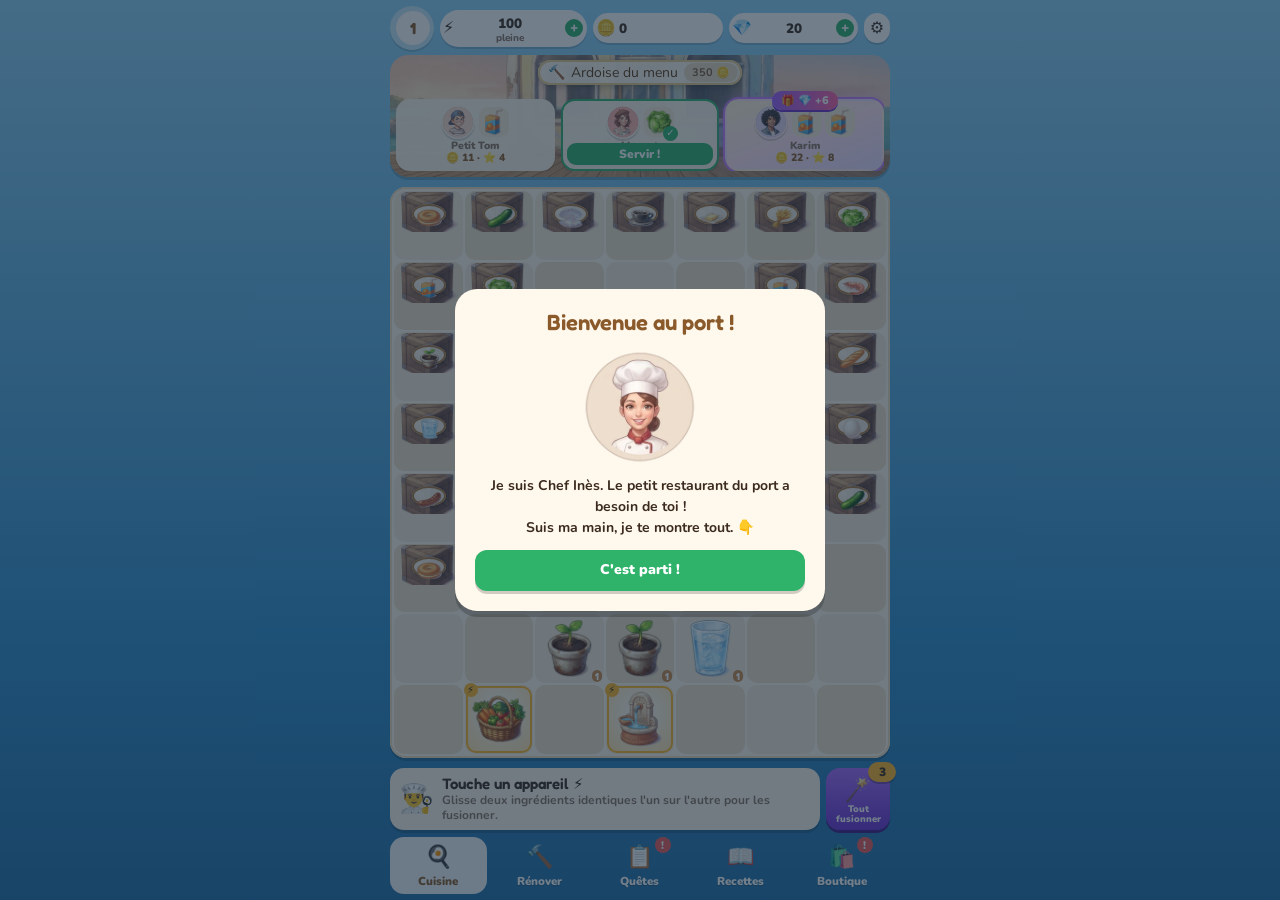
==== cuisine-du-port/index.html @ b38b9330 "Cuisine du Port v55 + page d'accueil et journal Co-Authored-By: Claude Opus 5.5 <noreply@anthropic.c" ====
<!doctype html>
<html lang="fr">
<head>
<meta charset="utf-8">
<meta name="viewport" content="width=device-width,initial-scale=1,viewport-fit=cover">
<meta name="theme-color" content="#4fb8e8">
<style>[hidden]{display:none!important}html,body{margin:0}</style>
</head>
<body>
<title>Cuisine du Port</title>
<meta name="claude:viewport-fit-sides" content="cover">
<link rel="stylesheet" href="https://fonts.googleapis.com/css2?family=Fredoka:wght@500;600;700&family=Nunito:wght@600;700;800;900&display=swap">
<style>
[hidden]{display:none!important}
/* Mise en page : jeu de fusion-cuisine sur une colonne — barre de ressources, scène du port avec les clients, plateau 7×8, fiche de l'objet, onglets — thème clair « bord de mer » assumé */
:root{
  --ciel:#8fd3f7; --mer:#2f8fcf; --mer-fonce:#1f6fa8;
  --creme:#fff8ec; --case:#f6ecd9; --case2:#efe2c8; --bois:#c98a4b; --bois-fonce:#8a5a2b;
  --encre:#3b2a1e; --doux:#8a7563; --or:#ffb627; --vert:#2fb36b; --rouge:#ef5b5b; --violet:#8b6cf0; --blanc:#ffffff;
  --f-titre:"Fredoka","Trebuchet MS",system-ui,sans-serif;
  --f-texte:"Nunito",system-ui,-apple-system,"Segoe UI",sans-serif;
  color-scheme:light;
}
html,body{height:100%}
body{background:linear-gradient(180deg,var(--ciel),var(--mer) 70%,var(--mer-fonce));color:var(--encre);font-family:var(--f-texte);font-size:14px;overflow:hidden;
  -webkit-tap-highlight-color:transparent;user-select:none;-webkit-user-select:none}
.jeu{height:100%;max-width:520px;margin:0 auto;display:flex;flex-direction:column;
  padding-left:max(10px,env(safe-area-inset-left,0px));padding-right:max(10px,env(safe-area-inset-right,0px));padding-block:6px 0;box-sizing:border-box;gap:5px}
.vue-cuisine{gap:5px}
button{font:inherit;color:inherit;border:0;cursor:pointer;background:none}
button:focus-visible{outline:3px solid var(--or);outline-offset:2px}

/* Ressources */
.ress{display:flex;gap:6px;align-items:center}
.niveau{flex:none;position:relative;width:44px;height:44px;border-radius:50%;background:conic-gradient(var(--or) var(--xp,0%),rgba(255,255,255,.5) 0);display:grid;place-items:center;box-shadow:0 2px 0 rgba(0,0,0,.15)}
.niveau span{width:34px;height:34px;border-radius:50%;background:var(--blanc);display:grid;place-items:center;font-family:var(--f-titre);font-weight:700;font-size:16px;color:var(--bois-fonce)}
.pilule{flex:1;min-width:0;display:flex;align-items:center;gap:4px;background:var(--blanc);border-radius:999px;padding:4px 6px 4px 4px;font-weight:900;font-variant-numeric:tabular-nums;box-shadow:0 2px 0 rgba(0,0,0,.15);font-size:14px;white-space:nowrap;overflow:hidden}
.pilule i{font-style:normal;font-size:18px;flex:none}
.pilule span{flex:1;min-width:0;overflow:hidden;text-overflow:ellipsis}
.pilule small{display:block;font-size:10px;color:var(--doux);font-weight:800;line-height:1}
.plus{flex:none;width:20px;height:20px;border-radius:50%;background:var(--vert);color:var(--blanc);font-weight:900;display:grid;place-items:center;font-size:15px;line-height:1}

/* Scène du port */
.scene{position:relative;flex:none;height:122px;border-radius:18px;overflow:hidden;box-shadow:0 3px 0 rgba(0,0,0,.18);
  background:linear-gradient(180deg,#bfe9ff 0,#e9f8ff 38%,#5fb6e6 38%,#3a9ad6 58%,var(--bois) 58%,#b77a3f 100%)}
.scene::before{content:"";position:absolute;left:0;right:0;top:58%;height:4px;background:var(--bois-fonce);opacity:.5}
.scene .soleil{position:absolute;right:14px;top:8px;font-size:26px}
.deco{position:absolute;transform:translate(-50%,-50%);line-height:1;filter:drop-shadow(0 2px 1px rgba(0,0,0,.2))}
.deco.neuve{animation:pop .6s cubic-bezier(.2,1.6,.4,1)}
.enseigne{position:absolute;left:10px;top:8px;background:var(--bois-fonce);color:var(--creme);font-family:var(--f-titre);font-weight:600;font-size:13px;padding:3px 10px;border-radius:8px;border:2px solid #f3d3a5}
.clients{position:absolute;left:6px;right:6px;bottom:6px;display:flex;gap:6px;overflow-x:auto;overflow-y:visible;scroll-snap-type:x mandatory;scrollbar-width:none;padding-top:14px;margin-top:-14px;-webkit-overflow-scrolling:touch}
.clients::-webkit-scrollbar{display:none}
.clients>*{flex:0 0 calc((100% - 12px)/3);scroll-snap-align:start}
.clients-pts{position:absolute;left:0;right:0;bottom:-1px;display:flex;justify-content:center;gap:4px;z-index:4;pointer-events:none}
.clients-pts i{width:6px;height:6px;border-radius:50%;background:rgba(255,255,255,.55);box-shadow:0 0 2px rgba(0,0,0,.4)}
.clients-pts i.on{background:#fff}.clients-pts i.pret{background:#2fb35c}
.clients-fleche{position:absolute;right:2px;bottom:38px;z-index:4;width:22px;height:34px;border:0;border-radius:10px;background:rgba(255,250,240,.9);box-shadow:0 2px 5px rgba(0,0,0,.3);font-weight:900;color:#7a5a36;font-size:16px;display:grid;place-items:center;padding:0}
.clients-fleche.g{right:auto;left:2px}.clients-fleche.pret{background:#2fb35c;color:#fff;animation:flecheP 1s ease-in-out infinite}
@keyframes flecheP{50%{transform:scale(1.15)}}
.client{background:rgba(255,248,236,.96);border-radius:14px;padding:5px 5px 6px;display:flex;flex-direction:column;align-items:center;gap:2px;box-shadow:0 2px 0 rgba(0,0,0,.15);border:2px solid transparent;min-width:0;position:relative}
.client.pret{border-color:var(--vert);animation:respire 1.2s ease-in-out infinite}
@keyframes respire{0%,100%{transform:scale(1)}50%{transform:scale(1.04)}}
.client .tete{display:flex;align-items:center;justify-content:center;gap:4px;width:100%;min-width:0}
.client .av{font-size:24px;flex:none}
.client .nom{font-size:10.5px;font-weight:900;color:var(--doux);white-space:nowrap;overflow:hidden;text-overflow:ellipsis;max-width:100%;line-height:1.1}
.client .demandes{display:flex;gap:3px}
.demande{position:relative;width:30px;height:30px;border-radius:9px;background:var(--case);display:grid;place-items:center;font-size:20px}
.demande.ok::after{content:"✓";position:absolute;right:-4px;bottom:-4px;width:15px;height:15px;border-radius:50%;background:var(--vert);color:var(--blanc);font-size:10px;font-weight:900;display:grid;place-items:center}
.client .gain{font-size:10.5px;font-weight:900;color:var(--bois-fonce);white-space:nowrap;line-height:1.1}
.client{padding:4px 4px 5px;gap:1px}
.enseigne{display:none}
#btnEnergie{flex:1.15}
.pilule{gap:3px;font-size:13.5px;padding:4px 4px 4px 3px}
.pilule i{font-size:16px}
.plus{width:18px;height:18px;font-size:14px}
.client .servir{position:absolute;inset:auto 4px 4px;background:var(--vert);color:var(--blanc);border-radius:9px;font-weight:900;font-size:12px;padding:3px 0}
.client.vide{background:rgba(255,248,236,.55);color:var(--doux);font-weight:800;font-size:11px;justify-content:center;min-height:70px}

/* Plateau */
.vue-cuisine{flex:1;min-height:0;display:flex;flex-direction:column;gap:6px}
.plateau-cadre{flex:1;min-height:0;display:flex;align-items:center;justify-content:center}
.plateau{display:grid;grid-template-columns:repeat(7,1fr);gap:2px;padding:4px;border-radius:16px;background:var(--creme);box-shadow:0 3px 0 rgba(0,0,0,.18),inset 0 0 0 2px #f1dfbf;
  width:min(100%,calc((100vh - 290px)*7/8));width:min(100%,calc((100dvh - 290px)*7/8));min-width:280px;max-width:100%;box-sizing:border-box;touch-action:none;container-type:inline-size}
.case{aspect-ratio:1;border-radius:10px;background:var(--case);position:relative}
.case:nth-child(even){background:var(--case2)}
.case.choisie{box-shadow:inset 0 0 0 3px var(--or)}
.obj{position:absolute;inset:1px;display:grid;place-items:center;font-size:clamp(24px,8.6vw,42px);font-size:calc(100cqw / 7 * .7);line-height:1;cursor:grab;filter:drop-shadow(0 2px 1px rgba(0,0,0,.18))}
.obj .lv{position:absolute;right:1px;bottom:0;font-family:var(--f-titre);font-weight:700;font-size:10px;color:var(--blanc);background:var(--bois);border-radius:5px;padding:1px 3px;filter:none}
.obj.gen{border-radius:10px;background:radial-gradient(circle at 50% 40%,#fff,#ffe1a6);box-shadow:inset 0 0 0 2px var(--or)}
.obj.gen::after{content:"⚡";position:absolute;top:-3px;left:-2px;font-size:10px;background:var(--or);border-radius:50%;width:14px;height:14px;display:grid;place-items:center;filter:none}
.obj.boite{border-radius:9px;background:repeating-linear-gradient(135deg,#d9b380 0 6px,#cfa56e 6px 12px);box-shadow:inset 0 0 0 2px #a8773f;cursor:pointer}
.obj.boite>b{opacity:.45;filter:grayscale(.4);font-weight:400}
.obj.bulle{border-radius:50%;background:radial-gradient(circle at 35% 30%,rgba(255,255,255,.95),rgba(170,220,255,.55) 45%,rgba(139,108,240,.35));box-shadow:inset 0 0 0 2px rgba(255,255,255,.8);cursor:pointer;animation:flotte 2s ease-in-out infinite}
.obj.source{opacity:.3}
.obj.cible{border-radius:10px;box-shadow:0 0 0 3px var(--vert),0 0 12px rgba(47,179,107,.6)}
.obj.demande-ici{border-radius:10px;box-shadow:inset 0 0 0 2px var(--vert)}
.obj.pop{animation:pop .4s cubic-bezier(.2,1.6,.4,1)}
.obj.tremble{animation:tremble .3s}
@keyframes pop{0%{transform:scale(.3)}100%{transform:scale(1)}}
@keyframes flotte{0%,100%{transform:translateY(0)}50%{transform:translateY(-2px)}}
@keyframes tremble{25%{transform:rotate(-12deg)}75%{transform:rotate(12deg)}}
.fantome{position:fixed;pointer-events:none;z-index:60;transform:translate(-50%,-75%) scale(1.3);font-size:46px;line-height:1;filter:drop-shadow(0 8px 8px rgba(0,0,0,.35))}

/* Fiche de l'objet */
.fiche{flex:none;display:flex;gap:8px;align-items:center;background:var(--creme);border-radius:14px;padding:5px 8px;box-shadow:0 3px 0 rgba(0,0,0,.18);height:62px;box-sizing:border-box;overflow:hidden}
/* hauteur fixe : le plateau ne bouge plus quand le texte change */
.fiche .txt b{white-space:nowrap;overflow:hidden;text-overflow:ellipsis}
.fiche .txt span{display:-webkit-box;-webkit-box-orient:vertical;-webkit-line-clamp:2;overflow:hidden}
.fiche .gros{font-size:28px;flex:none;width:36px;text-align:center}
.fiche .txt{flex:1;min-width:0;display:flex;flex-direction:column;gap:1px}
.fiche b{font-family:var(--f-titre);font-weight:600;font-size:15px;line-height:1.15}
.fiche span{font-size:12px;font-weight:700;color:var(--doux);line-height:1.25}
.fiche .btn{padding:6px 10px;min-width:0}

/* Boutons / panneaux */
.btn{flex:none;border-radius:12px;padding:8px 12px;font-weight:900;background:var(--or);color:var(--encre);display:flex;flex-direction:column;align-items:center;justify-content:center;min-width:78px;line-height:1.15;box-shadow:0 3px 0 rgba(0,0,0,.18);font-variant-numeric:tabular-nums}
.btn small{font-size:10.5px;font-weight:800;opacity:.8}
.btn:active{transform:translateY(2px);box-shadow:0 1px 0 rgba(0,0,0,.18)}
.btn:disabled{background:#e4d8c4;color:var(--doux);box-shadow:none;cursor:default}
.btn.vert{background:var(--vert);color:var(--blanc)}
.btn.violet{background:var(--violet);color:var(--blanc)}
.btn.rouge{background:var(--rouge);color:var(--blanc)}
.btn.sec{background:var(--case2);color:var(--encre)}
.panneau{flex:1;min-height:0;overflow-y:auto;overscroll-behavior:contain;background:var(--creme);border-radius:18px 18px 0 0;padding:4px 12px 14px}
.panneau h2{font-family:var(--f-titre);font-weight:600;font-size:18px;margin:14px 0 8px;display:flex;justify-content:space-between;align-items:baseline;gap:8px;color:var(--bois-fonce)}
.panneau h2 small{font-family:var(--f-texte);font-size:12px;color:var(--doux);font-weight:800}
.note{color:var(--doux);font-size:12.5px;font-weight:700;margin:0 0 10px;line-height:1.45}
.liste{list-style:none;margin:0;padding:0;display:flex;flex-direction:column;gap:8px}
.ligne{display:flex;align-items:center;gap:10px;background:var(--blanc);border-radius:14px;padding:9px;box-shadow:0 2px 0 rgba(0,0,0,.08)}
.ligne.fait{opacity:.55}
.ico{flex:none;width:44px;height:44px;display:grid;place-items:center;font-size:26px;background:var(--case);border-radius:12px}
.info{flex:1;min-width:0;display:flex;flex-direction:column;gap:2px}
.info b{font-weight:900;font-size:14.5px;line-height:1.2}
.sous{color:var(--doux);font-size:12px;font-weight:700;line-height:1.3}
.barre{height:7px;border-radius:7px;background:var(--case2);overflow:hidden}
.barre i{display:block;height:100%;background:var(--or);border-radius:7px}
.tag{display:inline-block;font-size:10px;font-weight:900;letter-spacing:.05em;text-transform:uppercase;background:var(--rouge);color:var(--blanc);padding:1px 6px;border-radius:6px;margin-left:6px;vertical-align:2px}
.chaine{background:var(--blanc);border-radius:14px;padding:9px;box-shadow:0 2px 0 rgba(0,0,0,.08);display:flex;flex-direction:column;gap:6px}
.chaine .titre{display:flex;justify-content:space-between;align-items:center;font-weight:900;gap:8px}
.chaine .titre span{font-size:12px;color:var(--doux);font-weight:800}
.recettes{display:grid;grid-template-columns:repeat(5,1fr);gap:4px}
.recettes div{aspect-ratio:1;border-radius:9px;background:var(--case);display:grid;place-items:center;font-size:clamp(18px,5.5vw,26px)}
.recettes div.inconnu{font-size:14px;color:var(--doux);font-weight:900}

/* Onglets */
.onglets{flex:none;display:grid;grid-template-columns:repeat(5,1fr);gap:4px;padding:2px 0 6px}
.onglets button{display:flex;flex-direction:column;align-items:center;gap:1px;padding:5px 0;border-radius:14px;font-size:11.5px;font-weight:900;color:var(--blanc);position:relative;text-shadow:0 1px 0 rgba(0,0,0,.25)}
.onglets button i{font-style:normal;font-size:22px;text-shadow:none}
.onglets button.on{background:rgba(255,255,255,.95);color:var(--bois-fonce);text-shadow:none}
.pastille::after{content:"!";position:absolute;top:0;right:18%;width:16px;height:16px;border-radius:50%;background:var(--rouge);color:var(--blanc);font-size:11px;display:grid;place-items:center}

/* Effets */
.flot{position:fixed;pointer-events:none;font-family:var(--f-titre);font-weight:700;font-size:18px;color:var(--blanc);text-shadow:0 2px 0 rgba(0,0,0,.35),0 0 4px rgba(0,0,0,.25);transform:translate(-50%,-50%);animation:monte 1s ease-out forwards;z-index:30;white-space:nowrap}
@keyframes monte{to{transform:translate(-50%,-180%);opacity:0}}
.vol{position:fixed;pointer-events:none;z-index:35;font-size:22px;transition:left .7s cubic-bezier(.5,0,.8,.6),top .7s cubic-bezier(.3,-.4,.6,1),opacity .2s .6s;transform:translate(-50%,-50%)}
.etincelle{position:fixed;width:7px;height:7px;border-radius:50%;pointer-events:none;z-index:31;animation:eclat .55s ease-out forwards}
@keyframes eclat{to{transform:translate(var(--dx),var(--dy)) scale(.2);opacity:0}}
.toast{position:fixed;left:50%;bottom:calc(76px + env(safe-area-inset-bottom,0px));transform:translateX(-50%);background:var(--encre);color:var(--creme);font-weight:800;padding:10px 16px;border-radius:12px;z-index:40;max-width:calc(100vw - 40px);text-align:center;box-shadow:0 8px 24px rgba(0,0,0,.3)}
.banniere{position:fixed;left:50%;top:calc(10px + env(safe-area-inset-top,0px));transform:translateX(-50%);z-index:45;background:var(--creme);border:3px solid var(--or);border-radius:16px;padding:8px 14px;display:flex;gap:10px;align-items:center;box-shadow:0 10px 30px rgba(0,0,0,.3);width:min(340px,calc(100vw - 32px));box-sizing:border-box;animation:tombe .45s cubic-bezier(.2,1.4,.4,1)}
.banniere span{font-size:30px}
.banniere div{display:flex;flex-direction:column;font-weight:900;line-height:1.25}
.banniere small{font-weight:800;color:var(--doux)}
@keyframes tombe{from{transform:translate(-50%,-140%)}}
.voile{position:fixed;inset:0;background:rgba(20,40,60,.6);display:grid;place-items:center;z-index:50;padding:16px}
.boite{background:var(--creme);border-radius:22px;padding:20px;width:min(370px,100%);box-sizing:border-box;display:flex;flex-direction:column;gap:12px;max-height:calc(100vh - 32px);overflow-y:auto;box-shadow:0 6px 0 rgba(0,0,0,.2)}
.boite h3{font-family:var(--f-titre);font-weight:600;font-size:22px;margin:0;color:var(--bois-fonce);text-align:center;text-wrap:balance}
.boite p{margin:0;line-height:1.5;font-weight:700}
.boite ul{margin:0;padding-left:20px;line-height:1.6;font-weight:700}
.mcorps{display:flex;flex-direction:column;gap:8px}
.mboutons{display:flex;gap:8px;flex-wrap:wrap}
.mboutons .btn{flex:1;padding:12px;min-width:110px}
.grand{font-family:var(--f-titre);font-size:60px;text-align:center;line-height:1.1;animation:pop .6s cubic-bezier(.2,1.6,.4,1)}
.recomp{display:flex;justify-content:center;gap:10px;flex-wrap:wrap}
.recomp span{background:var(--blanc);border-radius:12px;padding:6px 12px;font-weight:900;box-shadow:0 2px 0 rgba(0,0,0,.08)}
.reglage{display:flex;justify-content:space-between;align-items:center;gap:10px;padding:8px 0;border-bottom:1px solid var(--case2);font-weight:800}
.interrupteur{width:52px;height:30px;border-radius:999px;background:var(--case2);position:relative;flex:none}
.interrupteur::after{content:"";position:absolute;top:3px;left:3px;width:24px;height:24px;border-radius:50%;background:var(--blanc);transition:left .15s;box-shadow:0 1px 2px rgba(0,0,0,.2)}
.interrupteur[aria-checked="true"]{background:var(--vert)}
.interrupteur[aria-checked="true"]::after{left:25px}
.pub{aspect-ratio:16/9;border-radius:14px;background:linear-gradient(135deg,#2f8fcf,#1f4f78);display:grid;place-items:center;text-align:center;font-weight:800;color:#d8ecff;font-size:14px;padding:10px}
.pub b{display:block;font-family:var(--f-titre);font-size:44px;color:var(--blanc)}
.apercu{position:relative;height:150px;border-radius:16px;overflow:hidden;margin-top:6px;background:linear-gradient(180deg,#bfe9ff 0,#e9f8ff 38%,#5fb6e6 38%,#3a9ad6 58%,var(--bois) 58%,#b77a3f 100%)}
img.art{display:block;pointer-events:none;-webkit-user-drag:none;user-select:none}
.obj img.art{width:94%;height:94%}
.obj.gen img.art{width:90%;height:90%}
.obj{filter:none}
.obj.boite>b{display:grid;place-items:center;width:78%;height:78%}.obj.boite>b img.art{width:100%;height:100%}
.caisse-png .obj.boite{background:var(--caisse) center/92% no-repeat;box-shadow:none}
.caisse-png .obj.boite{position:relative}
#decos,.apercu{isolation:isolate}
img.calque{position:absolute;left:0;top:0;width:0;height:0;max-width:none;pointer-events:none;user-select:none}
.chantier .vue img.calque.arrive{transform-origin:50% 100%;z-index:60!important;animation:chArrive .7s 1.5s cubic-bezier(.2,1.5,.4,1) both,chBrille 1.4s 2.2s ease-in-out infinite}
/* l'objet débloqué ressort : le reste du décor s'assombrit et l'objet brille */
.chantier .vue .voile{position:absolute;inset:0;z-index:55;background:rgba(20,12,35,.62);pointer-events:none;animation:chVoile .6s 2.1s both}
@keyframes chVoile{from{opacity:0}to{opacity:1}}
@keyframes chBrille{0%,100%{filter:drop-shadow(0 0 3px #fff) drop-shadow(0 0 10px #ffd84a) brightness(1.08)}50%{filter:drop-shadow(0 0 6px #fff) drop-shadow(0 0 22px #ffb703) brightness(1.25)}}
@keyframes chArrive{0%{opacity:0;transform:translateY(8%) scale(.7);filter:brightness(2.2)}60%{opacity:1;filter:brightness(1.4)}100%{transform:none;filter:none}}
.deco.sol,.deco.eau,.deco.ciel{filter:none}
.deco>img.art{position:relative;z-index:1;display:block}
.deco.sol>img.art{filter:drop-shadow(0 2px 1.5px rgba(40,25,10,.35))}
.deco.sol::after{content:'';position:absolute;left:12%;right:12%;bottom:0;height:14%;border-radius:50%;background:radial-gradient(closest-side,rgba(40,25,10,.38),transparent);z-index:0}
.deco.eau>img.art{animation:flotte 3.2s var(--del,0s) ease-in-out infinite alternate;filter:drop-shadow(0 2px 2px rgba(0,40,80,.3))}
.deco.eau::after{content:'';position:absolute;left:4%;right:4%;bottom:4%;height:16%;border-radius:50%;background:radial-gradient(closest-side,rgba(255,255,255,.55),rgba(255,255,255,.15) 60%,transparent);animation:vague 3.2s var(--del,0s) ease-in-out infinite alternate;z-index:0}
.deco.ciel>img.art{animation:plane 4.5s var(--del,0s) ease-in-out infinite alternate;filter:drop-shadow(0 4px 4px rgba(30,60,110,.18))}
@keyframes flotte{from{transform:translateY(0) rotate(-1.5deg)}to{transform:translateY(-6%) rotate(1.5deg)}}
@keyframes vague{from{transform:scaleX(.9);opacity:.7}to{transform:scaleX(1.08);opacity:1}}
@keyframes plane{from{transform:translateY(0)}to{transform:translateY(-8%)}}
@media (prefers-reduced-motion:reduce){.deco>img.art,.deco::after{animation:none!important}}
.fete{position:fixed;inset:0;z-index:66;display:grid;place-items:center;background:rgba(30,20,50,.72);animation:fxFondu .25s both;overflow:hidden;padding:16px}
.fete.sort{animation:fxFondu .3s reverse both}
.fx-carte{position:relative;width:min(330px,88vw);text-align:center;padding:40px 18px 20px;background:linear-gradient(#fffaf0,#ffefcf);border-radius:24px;box-shadow:0 12px 40px rgba(0,0,0,.45),inset 0 0 0 3px #f5c451;animation:fxCarte .5s cubic-bezier(.3,1.6,.5,1) both}
.fx-rayons{position:absolute;left:50%;top:110px;width:440px;height:440px;margin:-220px;border-radius:50%;background:repeating-conic-gradient(rgba(255,210,80,.6) 0 10deg,transparent 10deg 20deg);-webkit-mask:radial-gradient(circle,#000 18%,transparent 68%);mask:radial-gradient(circle,#000 18%,transparent 68%);animation:fxTourne 9s linear infinite,fxFondu .6s .25s both;pointer-events:none;z-index:0}
.fx-titre{position:absolute;z-index:2;top:-22px;left:50%;translate:-50% 0;white-space:nowrap;font-family:var(--f-titre);font-size:26px;color:#fff;background:linear-gradient(#ff9a3d,#e8562a);padding:6px 24px;border-radius:14px;box-shadow:0 4px 0 #b53c17,0 6px 14px rgba(0,0,0,.3);text-shadow:0 2px 0 rgba(0,0,0,.2);animation:fxTitre .55s .15s cubic-bezier(.3,1.8,.5,1) both}
.fx-medaille{position:relative;z-index:1;width:124px;height:124px;margin:6px auto 4px;border-radius:50%;overflow:hidden;background:radial-gradient(circle at 35% 30%,#fff7c9,#ffd23f 40%,#e3a01b 75%,#b9770e);box-shadow:0 0 0 6px #fff3c4,0 0 0 10px #e3a01b,0 10px 22px rgba(0,0,0,.35);display:grid;place-items:center;font-size:62px;animation:fxMedaille 1s .25s cubic-bezier(.3,1.5,.5,1) both}
.fx-medaille>span{filter:drop-shadow(0 3px 2px rgba(120,70,0,.45));display:grid;place-items:center}
.fx-brille{position:absolute;inset:-20%;background:linear-gradient(115deg,transparent 40%,rgba(255,255,255,.85) 50%,transparent 60%);animation:fxBrille 2.4s 1.2s ease-in-out infinite;transform:translateX(-120%)}
.fx-etoile{position:absolute;z-index:1;left:50%;top:102px;font-size:22px;font-weight:400;pointer-events:none;animation:fxEtoile 1.1s ease-out both}
.fx-nom{position:relative;z-index:1;font-family:var(--f-titre);font-size:22px;color:#7a4a1c;margin-top:14px;animation:fxMonte .4s .7s both}
.fx-sous{position:relative;z-index:1;font-size:13px;color:#a07a50;font-weight:800;animation:fxMonte .4s .8s both}
.fx-recomp{position:relative;z-index:1;display:flex;justify-content:center;gap:8px;flex-wrap:wrap;margin:14px 0 4px}
.fx-recomp span{display:inline-flex;align-items:center;gap:4px;background:#fff;border-radius:999px;padding:6px 13px;font-weight:900;font-size:19px;color:#5b3a17;box-shadow:0 3px 0 #e6cfa2;animation:fxChip .45s cubic-bezier(.3,1.8,.5,1) both}
.fete .btn{position:relative;z-index:1;display:block;margin:12px auto 0;min-width:170px;animation:fxMonte .3s 1.3s both}
.fx-mult{position:relative;z-index:1;display:flex;gap:8px;justify-content:center;margin-top:12px}
.fete .fx-mult .btn{margin:0;min-width:0;flex:1;max-width:150px;padding-left:8px;padding-right:8px;font-size:15px}
.fete .fx-pub{background:linear-gradient(#ffb43d,#f08a12);color:#fff;box-shadow:0 4px 0 #b9600a}
.fete .fx-mult .btn b{font-size:18px}.fete .fx-mult .btn[disabled]{filter:grayscale(1);opacity:.5}
.fete .fx-mult+.fx-ok{min-width:0;padding:6px 18px;font-size:14px;background:#d9c7a6;box-shadow:0 3px 0 #b49c74;color:#5b3a17}
.fx-recomp span.fx-x{animation:fxGros .6s cubic-bezier(.3,1.8,.5,1) both}
@keyframes fxGros{0%{transform:scale(1)}40%{transform:scale(1.5);background:#fff3b0}100%{transform:scale(1.12);background:#fff3b0}}
.fx-badge{position:absolute;z-index:3;top:46%;left:50%;transform:translate(-50%,-50%);font-family:var(--f-titre);font-size:64px;color:#ffcf2e;text-shadow:0 4px 0 #c45a00,0 0 18px rgba(255,200,0,.8);pointer-events:none;animation:fxBadge 1.3s both}
@keyframes fxBadge{0%{transform:translate(-50%,-50%) scale(0) rotate(-20deg);opacity:0}30%{transform:translate(-50%,-50%) scale(1.3) rotate(6deg);opacity:1}70%{opacity:1}100%{transform:translate(-50%,-90%) scale(1);opacity:0}}
.fx-conf{position:absolute;top:-20px;left:var(--x);width:9px;height:14px;border-radius:2px;animation:fxTombe var(--v) var(--d) linear both;pointer-events:none}
.fete.petit .fx-medaille{width:100px;height:100px;font-size:50px}.fete.petit .fx-rayons{top:98px}.fete.petit .fx-etoile{top:90px}
@keyframes fxFondu{from{opacity:0}}
.parcours{position:relative;margin:8px -4px 6px;border-radius:18px;background:linear-gradient(#e9f6dc,#d8eec4 40%,#f3e6c8);box-shadow:inset 0 0 0 2px #e2d3b0;overflow:hidden}
.parcours svg{position:absolute;left:0;top:0;width:100%}
.pc-ch{fill:none;stroke:#c8a66e;stroke-width:9;stroke-linecap:round;vector-effect:non-scaling-stroke;stroke-dasharray:2 14;opacity:.9}
.pc-ch.fait{stroke:#f2b51c;stroke-dasharray:none;stroke-width:7;opacity:1}
.pc-lieu{position:absolute;left:8px;right:8px;height:72px;border-radius:14px;background:#7a5a36 center/cover;color:#fff;display:flex;flex-direction:column;justify-content:center;padding:0 14px;box-shadow:0 3px 8px rgba(0,0,0,.25);z-index:2}
.pc-lieu b{font-size:12px;opacity:.9;text-transform:uppercase;letter-spacing:.5px}.pc-lieu span{font-family:var(--f-titre);font-size:20px;text-shadow:0 2px 3px rgba(0,0,0,.5)}
.pc-lieu.ok{box-shadow:0 0 0 3px #f2b51c,0 3px 8px rgba(0,0,0,.25)}
.pc-n{position:absolute;transform:translate(-50%,-50%);background:none;border:0;padding:0;display:flex;flex-direction:column;align-items:center;cursor:pointer;z-index:3;width:110px;-webkit-tap-highlight-color:transparent}
.pc-rond{position:relative;width:58px;height:58px;border-radius:50%;display:grid;place-items:center;background:#fffaf0;font-size:28px;box-shadow:0 0 0 3px #c9a46a,0 4px 7px rgba(0,0,0,.25);overflow:visible}
.pc-rond img.art{max-width:48px;max-height:48px;object-fit:contain}
.pc-rond i{position:absolute;right:-5px;bottom:-3px;font-style:normal;font-size:11px;width:20px;height:20px;border-radius:50%;background:#fff;display:grid;place-items:center;box-shadow:0 1px 3px rgba(0,0,0,.3)}
.pc-n small{margin-top:3px;font-size:11px;font-weight:900;color:#5b3a17;line-height:1.1;text-align:center;background:rgba(255,250,240,.85);padding:1px 6px;border-radius:7px}
.pc-n.defi .pc-rond{background:linear-gradient(#efe2ff,#d9c2ff);box-shadow:0 0 0 3px #9b6bff,0 4px 7px rgba(0,0,0,.25)}
.pc-n.coffre .pc-rond{width:70px;height:70px;background:radial-gradient(circle,#fff6c9,#ffd76a);box-shadow:0 0 0 3px #e3a01b,0 4px 9px rgba(0,0,0,.3)}
.pc-n.coffre .pc-rond img.art{max-width:62px;max-height:62px}
.pc-n.fait .pc-rond{box-shadow:0 0 0 3px #f2b51c,0 3px 6px rgba(0,0,0,.2)}
.pc-n.verrou .pc-rond{filter:grayscale(.75) brightness(.95);opacity:.85}
.pc-n.verrou small{opacity:.7}
.pc-n.actuel .pc-rond{box-shadow:0 0 0 4px #ffcc33,0 0 16px 6px rgba(255,200,40,.75);animation:pinPulse 1.5s ease-in-out infinite}
.pc-chef{position:absolute;bottom:calc(100% - 6px);width:40px;height:40px;animation:pinSaut 1.2s ease-in-out infinite;font-style:normal;font-size:30px;display:grid;place-items:center}
.pc-chef img{width:100%;height:100%;object-fit:contain;filter:drop-shadow(0 3px 3px rgba(0,0,0,.35))}
.pc-prix{margin-top:3px;font-size:12px;font-weight:900;padding:3px 10px;border-radius:12px;background:#eadbc2;color:#7a5a36;white-space:nowrap}
.pc-prix.ok{background:#2fb35c;color:#fff;box-shadow:0 2px 0 #1e8a43}
/* appareils améliorés : cadre bronze, argent, or, diamant + étoiles */
.obj.gen.am1{box-shadow:inset 0 0 0 3px #c47a3a;background:radial-gradient(circle at 50% 40%,#fff,#f5d2a8)}
.obj.gen.am2{box-shadow:inset 0 0 0 3px #b8c4d0,0 0 6px rgba(200,215,230,.9);background:radial-gradient(circle at 50% 40%,#fff,#dfe8f0)}
.obj.gen.am3{box-shadow:inset 0 0 0 3px #f2b51c,0 0 10px rgba(255,200,40,.85);background:radial-gradient(circle at 50% 40%,#fffbe6,#ffe08a)}
.obj.gen.am4{box-shadow:inset 0 0 0 3px #9be7ff,0 0 12px 2px rgba(150,220,255,.95);background:radial-gradient(circle at 50% 40%,#fff,#d9f3ff 55%,#ffe7a8);animation:genDiam 2.4s ease-in-out infinite}
@keyframes genDiam{50%{box-shadow:inset 0 0 0 3px #ffd6ff,0 0 16px 4px rgba(255,180,255,.9)}}
.gen-et{position:absolute;left:50%;bottom:-2px;transform:translateX(-50%);font-size:10px;line-height:1;letter-spacing:-1px;color:#ffc21a;text-shadow:0 0 2px #7a4a00,0 1px 0 #7a4a00;white-space:nowrap;pointer-events:none}
.amelio-fx .am-scene{position:relative;height:170px;display:grid;place-items:center}
.amelio-fx .am-scene .fx-rayons{top:50%;opacity:0;animation:fxTourne 9s linear infinite,cfApparait .4s 1.15s both}
.amelio-fx .obj.gen{position:absolute;inset:auto;width:120px;height:120px;border-radius:22px;display:grid;place-items:center}
.amelio-fx .obj.gen img.art{width:88%;height:88%;object-fit:contain}
.am-av{animation:amCharge 1.15s ease-in both}
.am-ap{opacity:0;animation:amPop .7s 1.15s cubic-bezier(.3,1.7,.5,1) both}
.amelio-fx .cf-flash{animation:cfFlash .6s 1.1s ease-out both}
.am-part{position:absolute;left:50%;top:50%;width:10px;height:10px;margin:-5px;border-radius:50%;background:radial-gradient(circle,#fff,#b78bff 60%,transparent);opacity:0;animation:amAspire .7s ease-in both}
@keyframes amAspire{0%{opacity:0;transform:translate(var(--dx),var(--dy)) scale(1.4)}30%{opacity:1}100%{opacity:0;transform:translate(0,0) scale(.3)}}
@keyframes amCharge{0%{transform:scale(1)}60%{transform:scale(1.06) rotate(-4deg);filter:brightness(1.3)}75%{transform:scale(1.08) rotate(4deg);filter:brightness(1.7)}90%{transform:scale(1.1) rotate(-3deg);filter:brightness(2.4)}100%{transform:scale(1.15);filter:brightness(3);opacity:0}}
@keyframes amPop{0%{opacity:0;transform:scale(.4)}60%{opacity:1;transform:scale(1.18)}100%{opacity:1;transform:scale(1)}}
.am-et{display:flex;justify-content:center;gap:4px;margin:4px 0 0;position:relative;z-index:1}
.am-et b{font-size:26px;color:#d9ccb6;text-shadow:0 1px 0 #a99877}
.am-et b.on{color:#ffc21a;text-shadow:0 0 4px rgba(255,190,30,.8),0 1px 0 #8a5a00}
.am-et b.neuf{animation:amEtoile .6s 1.5s cubic-bezier(.3,1.8,.5,1) both}
@keyframes amEtoile{0%{transform:scale(0) rotate(-180deg);color:#d9ccb6}100%{transform:scale(1) rotate(0)}}
.am-forme{position:relative;z-index:1;margin-top:6px;font-weight:900;color:#b0700c;animation:cfMonte .4s 1.6s both;opacity:0}
.am-bonus{position:relative;z-index:1;text-align:center;margin:6px 0 0}
.amelio-fx .btn{animation:cfMonte .3s 1.8s both;opacity:0}
.mission-bandeau{position:absolute;left:50%;top:5px;transform:translateX(-50%);z-index:5;max-width:calc(100% - 20px);display:flex;align-items:center;gap:6px;padding:3px 4px 3px 10px;border:0;border-radius:14px;background:rgba(255,250,240,.94);box-shadow:0 2px 6px rgba(0,0,0,.25),inset 0 0 0 2px #e8c98a;font:800 12px/1.2 inherit;color:#5b3a17;cursor:pointer;overflow:hidden;white-space:nowrap}
.mission-bandeau span{overflow:hidden;text-overflow:ellipsis}
.mission-bandeau b{flex:none;background:#eadbc2;color:#7a5a36;border-radius:10px;padding:2px 8px;font-size:11px}
.mission-bandeau b.mb-ok{background:#2fb35c;color:#fff}
.mission-bandeau .mb-barre{position:absolute;left:0;bottom:0;height:3px;background:linear-gradient(90deg,#ffcc33,#f39c12);border-radius:0 2px 2px 0}
.mission-bandeau.pret{animation:mbPret 1.2s ease-in-out infinite;box-shadow:0 0 0 2px #2fb35c,0 0 12px rgba(47,179,92,.7)}
@keyframes mbPret{50%{transform:translateX(-50%) scale(1.05)}}
.my-aide{position:relative;z-index:1;text-align:center;margin:0 0 8px;font-size:14px;color:#6b4a26}
.my-grille{position:relative;z-index:1;display:grid;grid-template-columns:repeat(4,1fr);gap:8px}
.my-c{position:relative;aspect-ratio:1;border:0;border-radius:14px;background:linear-gradient(#fff4dc,#ffe2a8);box-shadow:0 3px 0 #d8a85a,inset 0 0 0 2px #f0c97a;cursor:pointer;padding:0;perspective:400px;-webkit-tap-highlight-color:transparent}
.my-c .my-f,.my-c .my-d{position:absolute;inset:0;display:grid;place-items:center;backface-visibility:hidden;transition:transform .35s ease}
.my-c .my-f img.art{width:78%;height:78%;object-fit:contain}
.my-c .my-d{transform:rotateY(180deg);font-size:32px}
.my-c .my-d img.art{width:72%;height:72%;object-fit:contain}
.my-c:not(.ouvert):active{transform:scale(.94)}
.my-c.ouvert .my-f{transform:rotateY(180deg)}.my-c.ouvert .my-d{transform:rotateY(0)}
.my-c.ouvert{background:#fffaf0;box-shadow:0 2px 0 #e2cfa6,inset 0 0 0 2px #ead9b5}
.my-c.presque{box-shadow:0 0 0 3px #ffb02e,0 0 10px rgba(255,170,40,.8)}
.my-c.gagnant{box-shadow:0 0 0 3px #2fb35c,0 0 14px rgba(47,179,92,.9);animation:myGagne .6s cubic-bezier(.3,1.8,.5,1) both}
.my-c.perdu{opacity:.35;filter:grayscale(.6)}
@keyframes myGagne{0%{transform:scale(1)}50%{transform:scale(1.18)}100%{transform:scale(1.06)}}
.my-gain{position:relative;z-index:1;text-align:center;font-size:17px;color:#2f7a3a;min-height:24px;margin-top:10px}
.mystere-fx .my-btn{opacity:0;pointer-events:none;animation:none}
.mystere-fx.fin .my-btn{animation:cfMonte .3s .4s both;pointer-events:auto}
.ligne.succes .ico{position:relative}
.ligne.succes .ico .med{position:absolute;right:-6px;bottom:-6px;font-style:normal;font-size:17px;filter:drop-shadow(0 1px 1px rgba(0,0,0,.35))}
.plat-vol{position:fixed;z-index:70;display:grid;place-items:center;pointer-events:none;transition:transform .5s cubic-bezier(.5,-.3,.6,1),opacity .5s ease-in}
.plat-vol img.art{width:86%;height:86%;object-fit:contain}
.client-adieu{position:fixed;z-index:69;pointer-events:none;display:flex}
@keyframes adieuCentre{0%{transform:none;opacity:1}18%{transform:none}38%{transform:translate(var(--vx),var(--vy)) scale(1.9)}75%{transform:translate(var(--vx),var(--vy)) scale(1.8);opacity:1}100%{transform:translate(var(--vx),calc(var(--vy) - 60px)) scale(1.4);opacity:0}}
.client-adieu>.client{flex:1;border-color:var(--vert);box-shadow:0 0 0 3px #2fb35c,0 0 22px 6px rgba(255,220,80,.9);animation:cliJoie 2.1s ease both}
@keyframes cliJoie{0%,38%{transform:none}46%{transform:translateY(-6px) rotate(-4deg)}54%{transform:translateY(0) rotate(4deg)}62%{transform:translateY(-4px) rotate(-2deg)}70%,100%{transform:none}}
.client-adieu .halo-servi{position:absolute;left:50%;top:50%;width:260px;height:260px;margin:-130px;border-radius:50%;background:repeating-conic-gradient(rgba(255,220,90,.7) 0 10deg,transparent 10deg 20deg);-webkit-mask:radial-gradient(circle,#000 20%,transparent 68%);mask:radial-gradient(circle,#000 20%,transparent 68%);z-index:-1;opacity:0;animation:haloServi 1.8s .35s ease-out both}
@keyframes haloServi{0%{opacity:0;transform:scale(.3) rotate(0)}30%{opacity:1}100%{opacity:0;transform:scale(1.3) rotate(90deg)}}
.client-adieu .merci{position:absolute;left:50%;top:-22px;transform:translateX(-50%);background:linear-gradient(#ff9a3d,#e8562a);color:#fff;font-family:var(--f-titre);font-size:15px;padding:3px 12px;border-radius:12px;box-shadow:0 3px 0 #b53c17;white-space:nowrap;animation:merciPop 1.7s .45s both;z-index:3}
@keyframes merciPop{0%{transform:translateX(-50%) scale(0) rotate(-15deg)}18%{transform:translateX(-50%) scale(1.3) rotate(4deg)}30%,80%{transform:translateX(-50%) scale(1) rotate(-3deg);opacity:1}100%{transform:translateX(-50%) translateY(-10px);opacity:0}}
.client-adieu .coeur{position:absolute;left:50%;top:40%;font-style:normal;font-size:15px;opacity:0;animation:coeurVol 1.3s ease-out both}
@keyframes coeurVol{0%{opacity:0;transform:translate(-50%,-50%) scale(.3)}20%{opacity:1}100%{opacity:0;transform:translate(calc(-50% + var(--dx)),calc(-50% + var(--dy))) scale(1.1)}}
.client-adieu .conf-c{position:absolute;left:50%;top:40%;width:5px;height:8px;border-radius:2px;opacity:0;animation:confC 1.3s ease-out both}
@keyframes confC{0%{opacity:0;transform:translate(-50%,-50%)}15%{opacity:1}100%{opacity:0;transform:translate(calc(-50% + var(--dx)),calc(-50% + var(--dy) + 90px)) rotate(var(--r))}}
.client-adieu .gain-vol{position:absolute;left:50%;top:105%;transform:translateX(-50%);font-family:var(--f-titre);font-size:20px;color:#ffd23f;text-shadow:0 2px 0 #8a4a00,0 0 6px rgba(0,0,0,.5);white-space:nowrap;animation:gainVol 1.6s .5s ease-out both;z-index:4}
@keyframes gainVol{0%{opacity:0;transform:translateX(-50%) scale(.3)}20%{opacity:1;transform:translateX(-50%) scale(1.3)}35%,75%{transform:translateX(-50%) scale(1);opacity:1}100%{opacity:0;transform:translateX(-50%) translateY(-20px)}}
.client.arrivee{animation:cliArrive .6s cubic-bezier(.3,1.5,.5,1) both}
@keyframes cliArrive{from{transform:translateX(60px) scale(.8);opacity:0}}
.client.bonus{background:linear-gradient(160deg,#fff4d6,#ffe1f3 55%,#e8dcff);box-shadow:0 0 0 2px #c77dff,0 0 12px rgba(199,125,255,.6)}
.ruban-bonus{position:absolute;top:-10px;left:50%;transform:translateX(-50%);z-index:2;display:flex;align-items:center;gap:3px;white-space:nowrap;font-size:11px;font-weight:900;color:#fff;background:linear-gradient(90deg,#9b5cff,#ff5fa2);padding:2px 9px;border-radius:10px;box-shadow:0 2px 0 #6b33c9;animation:rubanBonus 1.6s ease-in-out infinite}
.ruban-bonus img.art{vertical-align:middle}
@keyframes rubanBonus{50%{transform:translateX(-50%) scale(1.08)}}
.carte-btn{display:block;width:100%;margin:0 0 8px;background:linear-gradient(#4fb8e8,#2f8fc8);color:#fff;font-size:16px;box-shadow:0 3px 0 #1f6d9c}
.carte-btn small{opacity:.9;font-size:13px;margin-left:6px}
.carte-monde{position:fixed;inset:0;z-index:64;display:flex;flex-direction:column;background:#1b4f72;animation:fxFondu .25s both}
.carte-monde.sort{animation:fxFondu .25s reverse both}
.cm-haut{display:flex;align-items:center;justify-content:space-between;padding:12px 14px;color:#fff;font-family:var(--f-titre);font-size:19px}
.cm-x{background:rgba(255,255,255,.18);color:#fff;border:0;border-radius:50%;width:36px;height:36px;font-size:18px;cursor:pointer}
.cm-defile{flex:1;overflow-x:auto;overflow-y:hidden;display:flex;align-items:center;-webkit-overflow-scrolling:touch}
.cm-carte{position:relative;flex:none;height:min(100%,520px);aspect-ratio:2.024;background:#5fb6e6 center/100% 100% no-repeat;border-radius:10px}
.cm-carte svg{position:absolute;inset:0;width:100%;height:100%;overflow:visible}
.cm-carte path{fill:none;stroke:#fff8e6;stroke-width:.55;stroke-dasharray:1.1 .9;stroke-linecap:round;vector-effect:none;filter:drop-shadow(0 .2px .3px rgba(0,0,0,.5))}
.cm-carte path.fait{stroke:#ffcc33;stroke-dasharray:none;stroke-width:.7}
.pin{position:absolute;transform:translate(-50%,-50%);background:none;border:0;padding:0;display:flex;flex-direction:column;align-items:center;cursor:pointer;-webkit-tap-highlight-color:transparent}
.pin .rond{position:relative;width:36px;height:36px;border-radius:50%;display:grid;place-items:center;font-size:20px;background:#fff8ec;box-shadow:0 0 0 3px #c9873b,0 4px 8px rgba(0,0,0,.4)}
.pin .rond i{position:absolute;right:-6px;bottom:-4px;font-style:normal;font-size:11px;background:#fff;border-radius:50%;width:17px;height:17px;display:grid;place-items:center;box-shadow:0 1px 3px rgba(0,0,0,.35)}
.pin b{margin-top:2px;font-size:11px;font-weight:900;color:#fff;background:rgba(60,35,15,.75);padding:1px 7px;border-radius:8px;white-space:nowrap}
.pin.verrou .rond{filter:grayscale(.85) brightness(.85)}
.pin.fait .rond{box-shadow:0 0 0 3px #ffcc33,0 4px 8px rgba(0,0,0,.4)}
.pin.actuel .rond{width:44px;height:44px;font-size:25px;box-shadow:0 0 0 4px #ffcc33,0 0 18px 6px rgba(255,210,60,.8);animation:pinPulse 1.6s ease-in-out infinite}
.pin.choisi b{background:#e8562a}
.pin .chef{position:absolute;bottom:100%;margin-bottom:2px;width:46px;height:46px;animation:pinSaut 1.2s ease-in-out infinite;font-style:normal;font-size:34px;display:grid;place-items:center}
.pin .chef img{width:100%;height:100%;object-fit:contain;filter:drop-shadow(0 3px 3px rgba(0,0,0,.4))}
@keyframes pinPulse{50%{transform:scale(1.08)}}
@keyframes pinSaut{50%{transform:translateY(-6px)}}
.cm-info{display:flex;gap:12px;align-items:center;margin:10px 12px 14px;padding:12px 14px;background:#fff8ec;border-radius:16px;box-shadow:0 4px 12px rgba(0,0,0,.3);min-height:74px;font-size:14px;line-height:1.35}
.cm-drap{font-size:40px}
.cm-etat{display:inline-block;margin-top:4px;font-weight:800;color:#8a6a45;font-size:13px}
.cm-etat.ok{color:#2f9a4a}
.cm-info .barre{margin-top:5px;height:8px;background:#eadbc2;border-radius:6px;overflow:hidden}.cm-info .barre i{display:block;height:100%;background:linear-gradient(90deg,#ffcc33,#f39c12)}
.coffre-fx .fx-carte{overflow:visible}
.cf-scene{position:relative;height:190px;margin:6px auto 0;display:grid;place-items:center;cursor:pointer;-webkit-tap-highlight-color:transparent}
.cf-scene .fx-rayons{top:50%;opacity:0;animation:none}
.cf-scene img.art,.cf-scene>span{position:absolute;width:170px;height:170px;font-size:110px;display:grid;place-items:center;object-fit:contain;filter:drop-shadow(0 8px 10px rgba(0,0,0,.3))}
.cf-ferme{animation:cfArrive .6s cubic-bezier(.3,1.6,.5,1) both,cfTremble 1.1s .7s ease-in-out infinite}
.cf-ouvert{opacity:0;transform:scale(.6)}
.cf-lueur{position:absolute;width:200px;height:200px;border-radius:50%;background:radial-gradient(circle,rgba(255,220,90,.75),rgba(255,200,60,0) 65%);animation:cfLueur 1.1s .7s ease-in-out infinite}
.cf-flash{position:absolute;width:40px;height:40px;border-radius:50%;background:#fff;opacity:0;pointer-events:none}
.cf-part{position:absolute;left:50%;top:50%;font-style:normal;font-size:24px;opacity:0;pointer-events:none;z-index:3}
.cf-aide{position:relative;z-index:2;font-weight:900;color:#a0662a;margin:4px 0 6px;animation:cfAide 1s ease-in-out infinite;cursor:pointer}
.coffre-fx .fx-recomp span,.coffre-fx .cf-note,.coffre-fx .btn{opacity:0;animation:none}
.coffre-fx .cf-note{text-align:center;margin:6px 0 0;position:relative;z-index:1}
.coffre-fx.ouvert .cf-ferme{animation:cfDisparait .25s both}
.coffre-fx.ouvert .cf-ouvert{animation:cfPop .7s .12s cubic-bezier(.3,1.7,.5,1) both}
.coffre-fx.ouvert .cf-flash{animation:cfFlash .55s ease-out both}
.coffre-fx.ouvert .fx-rayons{animation:fxTourne 9s linear infinite,cfApparait .5s .15s both}
.coffre-fx.ouvert .cf-lueur{animation:cfLueurO 1.2s .1s ease-out both}
.coffre-fx.ouvert .cf-part{animation:cfJaillit 1.3s cubic-bezier(.2,.7,.4,1) both}
.coffre-fx.ouvert .cf-aide{display:none}
.coffre-fx.ouvert .fx-recomp span{animation:cfChip .45s cubic-bezier(.3,1.8,.5,1) both}
.coffre-fx.ouvert .cf-note{animation:cfMonte .4s 1s both}
.coffre-fx.ouvert .btn{animation:cfMonte .3s 1.15s both}
@keyframes cfChip{from{opacity:0;transform:scale(0)}to{opacity:1;transform:none}}
@keyframes cfMonte{from{opacity:0;transform:translateY(12px)}to{opacity:1;transform:none}}
@keyframes cfArrive{from{transform:translateY(-160px) scale(.5);opacity:0}}
@keyframes cfTremble{0%,55%,100%{transform:rotate(0)}62%{transform:rotate(-7deg) scale(1.04)}70%{transform:rotate(7deg) scale(1.04)}78%{transform:rotate(-5deg)}86%{transform:rotate(4deg)}}
@keyframes cfLueur{0%,100%{transform:scale(.8);opacity:.5}50%{transform:scale(1.05);opacity:1}}
@keyframes cfLueurO{0%{transform:scale(.8);opacity:1}40%{transform:scale(1.6);opacity:1}100%{transform:scale(1.3);opacity:.7}}
@keyframes cfDisparait{to{transform:scale(1.3);opacity:0}}
@keyframes cfPop{0%{opacity:0;transform:scale(.5)}60%{opacity:1;transform:scale(1.18)}100%{opacity:1;transform:scale(1)}}
@keyframes cfFlash{0%{opacity:0;transform:scale(1)}20%{opacity:1}100%{opacity:0;transform:scale(14)}}
@keyframes cfApparait{to{opacity:1}}
@keyframes cfJaillit{0%{opacity:0;transform:translate(-50%,-50%) scale(.3)}10%{opacity:1}45%{opacity:1;transform:translate(calc(-50% + var(--dx)*.65),calc(-50% + var(--dy))) scale(1.15) rotate(calc(var(--r)*.5))}100%{opacity:0;transform:translate(calc(-50% + var(--dx)),calc(-50% + var(--dy) + 170px)) scale(.9) rotate(var(--r))}}
@keyframes cfAide{0%,100%{transform:scale(1)}50%{transform:scale(1.08)}}
@keyframes fxCarte{from{transform:scale(.4);opacity:0}}
@keyframes fxTitre{from{transform:scale(0) rotate(-20deg)}to{transform:scale(1) rotate(-3deg)}}
@keyframes fxTourne{to{transform:rotate(360deg)}}
@keyframes fxMedaille{0%{transform:scale(0) rotate(-220deg)}100%{transform:scale(1) rotate(0)}}
@keyframes fxBrille{0%{transform:translateX(-120%)}45%,100%{transform:translateX(120%)}}
@keyframes fxEtoile{0%{transform:translate(-50%,-50%) scale(0);opacity:1}100%{transform:translate(calc(-50% + var(--dx)),calc(-50% + var(--dy))) scale(1.1) rotate(200deg);opacity:0}}
@keyframes fxMonte{from{opacity:0;transform:translateY(12px)}}
@keyframes fxChip{from{opacity:0;transform:scale(0)}}
@keyframes fxTombe{to{transform:translate(var(--dx),110vh) rotate(var(--r))}}
.aide-c{background:#fff8ec;border-radius:14px;padding:10px;margin:0 0 10px;box-shadow:inset 0 0 0 2px #f0dcb8}
.aide-c img.art{width:100%;height:100%;object-fit:contain}
.aide-t{display:flex;align-items:center;gap:10px;font-size:17px;margin-bottom:8px}.aide-t>img.art{width:52px;height:52px;flex:none}
.aide-l{display:flex;align-items:center;gap:8px;margin:6px 0;font-size:14px;line-height:1.25}
.aide-l .num{flex:none;width:24px;height:24px;border-radius:50%;background:var(--or,#f5a623);color:#fff;font-weight:900;display:grid;place-items:center;font-size:13px}
.aide-l .mini{flex:none;width:40px;height:40px;border-radius:10px;background:radial-gradient(circle at 50% 40%,#fff,#ffe1a6);box-shadow:inset 0 0 0 2px var(--or,#f5a623);display:grid;place-items:center;padding:3px;box-sizing:border-box}
.aide-ch{display:flex;flex-wrap:wrap;align-items:center;justify-content:center;gap:2px}
.aide-ch em{font-style:normal;color:#b08850;font-weight:900}
.aide-ch .et{position:relative;width:38px;height:38px;border-radius:9px;background:#efe3cc;padding:3px;box-sizing:border-box;opacity:.75}
.aide-ch .et.ok{background:#d6f5c8;opacity:1;box-shadow:inset 0 0 0 2px #5cb85c}
.aide-ch .et.but{width:48px;height:48px;background:#ffe9a8;opacity:1;box-shadow:inset 0 0 0 2px var(--or,#f5a623)}
.aide-ch .et i{position:absolute;right:-3px;bottom:-3px;font-style:normal;font-size:10px;font-weight:900;background:#c98a3e;color:#fff;border-radius:50%;width:15px;height:15px;display:grid;place-items:center}
.indice{position:relative;z-index:2;animation:indice .8s ease-in-out 5}
@keyframes indice{0%,100%{box-shadow:0 0 0 0 rgba(255,200,40,0);transform:scale(1)}50%{box-shadow:0 0 0 5px #ffc828,0 0 18px 6px rgba(255,200,40,.8);transform:scale(1.08)}}
.caisse-png .obj.boite>b{position:absolute;left:25%;top:30%;width:50%;height:50%;display:grid;place-items:center;background:rgba(255,250,240,.88);border-radius:50%;opacity:1;filter:none;box-shadow:0 1px 4px rgba(0,0,0,.4),inset 0 0 0 2px #a8773f}
.caisse-png .obj.boite>b img.art{width:80%!important;height:80%!important}
.demande img.art{width:28px;height:28px}
.fiche .gros img.art{width:38px;height:38px;margin:0 auto}
.combo{position:fixed;pointer-events:none;z-index:31;transform:translate(-50%,-50%);font-family:var(--f-titre);font-weight:700;white-space:nowrap;color:#fff;font-size:15px;text-shadow:0 2px 0 #b5651d,0 0 6px rgba(0,0,0,.35);animation:comboA .9s cubic-bezier(.2,1.6,.4,1) forwards}
.combo.c3{font-size:18px;color:#fff3a0}.combo.c4{font-size:21px;color:#ffd23f}.combo.c5{font-size:24px;color:#ff9f1c;text-shadow:0 2px 0 #8a1a00,0 0 10px rgba(255,120,0,.8)}
@keyframes comboA{0%{transform:translate(-50%,-50%) scale(0) rotate(-12deg)}30%{transform:translate(-50%,-50%) scale(1.25) rotate(4deg)}55%{transform:translate(-50%,-50%) scale(1)}100%{transform:translate(-50%,-120%) scale(1);opacity:0}}
.client .av img.art{width:34px;height:34px;border-radius:50%;box-shadow:0 2px 0 rgba(0,0,0,.15)}
.avec-art .scene,.avec-art .apercu{background:var(--fond-scene) center/cover no-repeat,#8fd3f7}
.avec-art .scene::before,.avec-art .scene .soleil{display:none}
.ligne .ico img.art{margin:0 auto}
.btn:disabled,.btn.vert:disabled,.btn.violet:disabled,.btn.rouge:disabled{background:#e4d8c4;color:var(--doux);box-shadow:none;cursor:default}
/* Clients VIP + paroles */
.client.vip{border-color:#ffb627;background:linear-gradient(180deg,#fff6d8,#ffe7a6);box-shadow:0 0 0 2px rgba(255,182,39,.35),0 2px 0 rgba(0,0,0,.15)}
.client .chrono{position:absolute;top:-9px;left:50%;transform:translateX(-50%);background:#ff9f1c;color:#fff;font-size:10.5px;font-weight:900;padding:1px 7px;border-radius:9px;white-space:nowrap;box-shadow:0 2px 0 rgba(0,0,0,.2);z-index:2}
.parole{position:fixed;z-index:40;transform:translate(-50%,-100%);background:#fff;border:2px solid var(--encre);border-radius:12px;padding:4px 9px;font-size:11.5px;font-weight:900;max-width:170px;text-align:center;line-height:1.25;pointer-events:none;box-shadow:0 4px 10px rgba(0,0,0,.2);animation:parole 3.2s ease forwards}
.parole::after{content:"";position:absolute;left:50%;bottom:-7px;width:10px;height:10px;background:#fff;border-right:2px solid var(--encre);border-bottom:2px solid var(--encre);transform:translateX(-50%) rotate(45deg)}
@keyframes parole{0%{opacity:0;transform:translate(-50%,-80%) scale(.6)}8%{opacity:1;transform:translate(-50%,-100%) scale(1.05)}12%{transform:translate(-50%,-100%) scale(1)}88%{opacity:1}100%{opacity:0;transform:translate(-50%,-110%)}}
.obj.special{animation:respire 1.6s ease-in-out infinite}.obj.special img.art{width:90%;height:90%}
.tirelire-boite{display:flex;gap:12px;align-items:center;background:linear-gradient(180deg,#ffe8f0,#ffd0e0);border-radius:16px;padding:10px;box-shadow:0 2px 0 rgba(0,0,0,.08)}
.tirelire-boite .ico img.art{width:64px;height:64px}
.tirelire-boite .ico{flex:none;width:64px}
.tirelire-boite.prete .ico{animation:tlDandine 1.6s ease-in-out infinite;filter:drop-shadow(0 0 8px rgba(255,120,170,.9))}
@keyframes tlDandine{0%,60%,100%{transform:rotate(0)}68%{transform:rotate(-10deg) scale(1.06)}76%{transform:rotate(9deg) scale(1.06)}84%{transform:rotate(-6deg)}92%{transform:rotate(4deg)}}
.tl-scene{position:relative;height:190px;display:grid;place-items:center}
.tl-scene .fx-rayons{top:50%;opacity:0;animation:none}
.tirelire-fx.casse .tl-scene .fx-rayons{animation:fxTourne 9s linear infinite,cfApparait .4s both}
.tl-cochon{position:relative;width:160px;height:160px;animation:cfArrive .6s cubic-bezier(.3,1.6,.5,1) both}
.tl-cochon .tl-g,.tl-cochon .tl-d{position:absolute;inset:0;display:grid;place-items:center}
.tl-cochon img.art{width:160px;height:160px;object-fit:contain;filter:drop-shadow(0 8px 10px rgba(0,0,0,.3))}
.tl-g{clip-path:polygon(0 0,52% 0,46% 34%,56% 46%,44% 60%,54% 74%,48% 100%,0 100%)}
.tl-d{clip-path:polygon(52% 0,100% 0,100% 100%,48% 100%,54% 74%,44% 60%,56% 46%,46% 34%)}
.tl-fissure{position:absolute;inset:0;width:100%;height:100%;opacity:0}
.tl-fissure path{fill:none;stroke:#5a2a00;stroke-width:2.2;stroke-linecap:round;stroke-dasharray:100;stroke-dashoffset:100}
.tirelire-fx.coup1 .tl-fissure{opacity:1}.tirelire-fx.coup1 .tl-fissure path:first-child{stroke-dashoffset:65;transition:stroke-dashoffset .15s}
.tirelire-fx.coup2 .tl-fissure path:first-child{stroke-dashoffset:30}
.tirelire-fx.coup3 .tl-fissure path{stroke-dashoffset:0}
.tirelire-fx.coup1 .tl-cochon,.tirelire-fx.coup2 .tl-cochon,.tirelire-fx.coup3 .tl-cochon{animation:tlChoc .18s ease-out}
.tirelire-fx.coup2 .tl-cochon{animation:tlChoc2 .18s ease-out}
@keyframes tlChoc{30%{transform:scale(.92,1.06) rotate(-3deg)}}
@keyframes tlChoc2{30%{transform:scale(.9,1.08) rotate(3deg)}}
.tl-marteau{position:absolute;right:calc(50% - 120px);top:6px;font-size:64px;transform-origin:80% 80%;animation:tlFrappe .5s .3s ease-in 3;z-index:3;filter:drop-shadow(0 4px 4px rgba(0,0,0,.3))}
@keyframes tlFrappe{0%{transform:rotate(25deg)}55%{transform:rotate(-55deg)}70%{transform:rotate(-48deg)}100%{transform:rotate(25deg)}}
.tirelire-fx.casse .tl-marteau{animation:cfDisparait .2s both}
.tirelire-fx.casse .tl-fissure{opacity:0;transition:opacity .1s}
.tirelire-fx.casse .tl-g{animation:tlGauche .9s cubic-bezier(.2,.7,.4,1) both}
.tirelire-fx.casse .tl-d{animation:tlDroite .9s cubic-bezier(.2,.7,.4,1) both}
@keyframes tlGauche{to{transform:translate(-90px,70px) rotate(-35deg);opacity:0}}
@keyframes tlDroite{to{transform:translate(90px,70px) rotate(35deg);opacity:0}}
.tirelire-fx.casse .cf-flash{animation:cfFlash .55s ease-out both}
.tirelire-fx.casse .cf-part{animation:cfJaillit 1.4s cubic-bezier(.2,.7,.4,1) both}
.tl-total{position:relative;z-index:2;font-family:var(--f-titre);font-size:34px;color:#7a4a1c;opacity:0;text-align:center}
.tirelire-fx.casse .tl-total{animation:cfMonte .35s .15s both}
.tl-note,.tirelire-fx .btn{opacity:0;position:relative;z-index:1;text-align:center}
.tl-note{margin:2px 0 0}
.tirelire-fx.casse .tl-note{animation:cfMonte .4s .7s both}
.tirelire-fx.casse .btn{animation:cfMonte .3s .9s both}
.offre{background:linear-gradient(135deg,#fff3c4,#ffd27a);border:3px solid var(--or);border-radius:16px;padding:10px;display:flex;gap:10px;align-items:center;margin-bottom:10px}
.offre .prix-barre{text-decoration:line-through;color:var(--doux);font-size:11px}
.paliers{display:flex;justify-content:space-between;margin-top:6px;gap:4px}
.paliers div{flex:1;text-align:center;font-size:10.5px;font-weight:900;background:var(--blanc);border-radius:10px;padding:4px 2px;box-shadow:0 2px 0 rgba(0,0,0,.06)}
.paliers div.ok{background:#d8f5e0;color:#1f7a3a}
.succes .ico{font-size:22px}
/* Quêtes du jour + calendrier de connexion */
.calendrier{display:grid;grid-template-columns:repeat(7,1fr);gap:5px;margin:6px 0 4px}
.jour{background:var(--blanc);border-radius:12px;padding:6px 2px;text-align:center;font-weight:900;font-size:11px;box-shadow:0 2px 0 rgba(0,0,0,.08);display:flex;flex-direction:column;align-items:center;gap:2px;position:relative;border:2px solid transparent}
.jour b{font-size:10px;color:var(--doux)}.jour i{font-style:normal;font-size:20px;line-height:1.1}
.jour.pris{opacity:.5}.jour.pris::after{content:"✓";position:absolute;inset:0;display:grid;place-items:center;font-size:26px;color:var(--vert);text-shadow:0 0 4px #fff}
.jour.auj{border-color:var(--or);background:#fff6dc;animation:respire 1.2s ease-in-out infinite}
.jour.sept{grid-column:span 1;background:linear-gradient(180deg,#fff3c4,#ffd27a)}
.quete{flex-wrap:wrap}.quete .info{flex:1;min-width:0}.quete .barre{margin-top:4px}
.quete .prog{font-size:11px;font-weight:900;color:var(--doux)}
.quete.prete{border:2px solid var(--vert)}
.coffre-jour{display:flex;align-items:center;gap:10px;background:linear-gradient(180deg,#fff6dc,#ffe7a6);border-radius:14px;padding:9px;margin-top:8px;box-shadow:0 2px 0 rgba(0,0,0,.08)}
.coffre-jour .ico img.art{width:40px;height:40px}
/* Tutoriel animé : main + bulle (ne bloque pas le jeu) */
.tuto-main{position:fixed;z-index:55;pointer-events:none;width:58px;height:58px;filter:drop-shadow(0 4px 4px rgba(0,0,0,.3));transform-origin:38% 8%}
.tuto-main>img{width:100%;height:100%;display:block}
.tuto-main .obj-fantome{position:absolute;left:-12px;top:-14px;width:44px;height:44px;opacity:0}
.tuto-main.tape{animation:mainTape 1.1s ease-in-out infinite}
.tuto-main.tape::before{content:"";position:absolute;left:calc(38% - 18px);top:calc(8% - 18px);width:36px;height:36px;border-radius:50%;border:3px solid #fff;animation:onde 1.1s ease-out infinite;opacity:0}
.tuto-main.glisse{animation:mainGlisse 2s ease-in-out infinite}
.tuto-main.glisse .obj-fantome{animation:fantomeGlisse 2s ease-in-out infinite}
.tuto-main.montre{animation:mainMontre 1s ease-in-out infinite}
@keyframes mainTape{0%,100%{transform:translate(8px,10px) scale(1)}45%{transform:translate(0,0) scale(.88)}55%{transform:translate(0,0) scale(.88)}}
@keyframes onde{0%,40%{opacity:0;transform:scale(.3)}50%{opacity:.9;transform:scale(.4)}100%{opacity:0;transform:scale(1.4)}}
@keyframes mainGlisse{0%{transform:translate(8px,10px);opacity:0}10%{transform:translate(0,0);opacity:1}20%{transform:translate(0,0) scale(.88)}70%{transform:translate(var(--dx),var(--dy)) scale(.88)}80%{transform:translate(var(--dx),var(--dy)) scale(1);opacity:1}100%{transform:translate(calc(var(--dx) + 8px),calc(var(--dy) + 10px));opacity:0}}
@keyframes fantomeGlisse{0%,18%{opacity:0}22%,72%{opacity:.85}80%,100%{opacity:0}}
@keyframes mainMontre{0%,100%{transform:translate(0,0)}50%{transform:translate(6px,10px)}}
.tuto-bulle{position:fixed;z-index:56;pointer-events:none;left:50%;transform:translateX(-50%);width:min(330px,calc(100vw - 32px));box-sizing:border-box;background:var(--creme);border:3px solid var(--or);border-radius:16px;padding:8px 12px;font-weight:900;font-size:14px;line-height:1.3;text-align:center;box-shadow:0 8px 24px rgba(0,0,0,.3);animation:tombe .4s cubic-bezier(.2,1.4,.4,1)}
.tuto-bulle small{display:block;font-size:11px;color:var(--doux);font-weight:800;margin-top:2px}
.obj.tresor{animation:respire 1.2s ease-in-out infinite}.obj.tresor img.art{width:96%;height:96%}
.recettes div img.art{width:90%;height:90%}
.fantome img.art{width:64px;height:64px}
.vol img.art{width:38px;height:38px}
.grand img.art{width:120px;height:120px;margin:0 auto}
.banniere span img.art{width:40px;height:40px}
.bas-cuisine{flex:none;display:flex;gap:6px;align-items:stretch}.bas-cuisine .fiche{flex:1;min-width:0}
.magie{flex:none;position:relative;width:64px;border-radius:14px;background:linear-gradient(180deg,#a66bff,#6a2fd6);color:#fff;display:flex;flex-direction:column;align-items:center;justify-content:center;gap:0;box-shadow:0 3px 0 #3f1a8a;padding:3px 2px}
.magie span{font-size:22px;line-height:1}.magie small{font-size:9.5px;font-weight:900;line-height:1.05;text-align:center}
.magie b{position:absolute;top:-6px;right:-6px;min-width:20px;height:20px;border-radius:10px;background:var(--or);color:var(--encre);font-size:12px;font-weight:900;display:grid;place-items:center;padding:0 4px;box-shadow:0 2px 0 rgba(0,0,0,.25)}
.magie.dispo{animation:brilleMagie 1.6s ease-in-out infinite}
.magie.illimite{background:linear-gradient(180deg,#ffcc33,#ff8a00 50%,#c77dff);box-shadow:0 3px 0 #8a4a00,0 0 14px rgba(255,190,40,.9)}
.magie.illimite #nbMagie{min-width:44px;font-size:11px;white-space:nowrap;background:#fff;color:#c26a00}
@keyframes brilleMagie{0%,100%{box-shadow:0 3px 0 #3f1a8a,0 0 0 0 rgba(166,107,255,.0)}50%{box-shadow:0 3px 0 #3f1a8a,0 0 14px 4px rgba(166,107,255,.75)}}
/* Fusion magique : les aliments glissent l'un vers l'autre */
.glisse{position:fixed;pointer-events:none;z-index:36;transform:translate(-50%,-50%);transition:left .42s cubic-bezier(.5,-.35,.5,1.2),top .42s cubic-bezier(.5,-.35,.5,1.2),transform .42s ease-in}
.glisse img.art{width:var(--t,44px);height:var(--t,44px)}
.glisse.arrive{transform:translate(-50%,-50%) scale(.7) rotate(25deg)}
.case .obj.cache{visibility:hidden}
.case .obj.attire{animation:attire .42s ease-in-out}
@keyframes attire{0%,100%{transform:scale(1)}60%{transform:scale(1.18) rotate(-6deg)}}
/* Nouvelle recette : grosse animation rigolote */
.decouverte{position:fixed;inset:0;z-index:60;pointer-events:none;display:grid;place-items:center;background:radial-gradient(circle,rgba(255,236,170,.55) 0,rgba(40,20,60,.55) 70%);animation:decFond 2.3s ease forwards}
.decouverte .rayons{position:absolute;width:520px;height:520px;border-radius:50%;background:repeating-conic-gradient(rgba(255,214,90,.55) 0 10deg,transparent 10deg 20deg);-webkit-mask:radial-gradient(circle,#000 20%,transparent 68%);mask:radial-gradient(circle,#000 20%,transparent 68%);animation:tourne 6s linear infinite}
.decouverte .coeur{position:relative;display:flex;flex-direction:column;align-items:center;gap:6px}
.decouverte .titre{font-family:var(--f-titre);font-weight:700;font-size:26px;color:#fff;text-shadow:0 3px 0 #b5651d,0 0 12px rgba(0,0,0,.4);animation:decTitre .6s cubic-bezier(.2,1.6,.4,1) both}
.decouverte .item{width:170px;height:170px;animation:decItem 2.3s cubic-bezier(.3,1.5,.5,1) both}
.decouverte .item img.art{width:100%;height:100%;filter:drop-shadow(0 10px 14px rgba(0,0,0,.35))}
.decouverte .nom{font-family:var(--f-titre);font-weight:700;font-size:22px;background:var(--creme);color:var(--encre);border:3px solid var(--or);border-radius:999px;padding:4px 16px;animation:decTitre .6s .25s cubic-bezier(.2,1.6,.4,1) both}
.decouverte .gem{font-weight:900;color:#fff;font-size:16px;text-shadow:0 2px 0 rgba(0,0,0,.4);animation:decTitre .6s .45s both}
.decouverte .confetti{position:absolute;width:9px;height:14px;border-radius:2px;animation:confet 1.6s ease-out forwards}
@keyframes tourne{to{transform:rotate(360deg)}}
@keyframes decFond{0%{opacity:0}10%{opacity:1}82%{opacity:1}100%{opacity:0}}
@keyframes decItem{0%{transform:scale(0) rotate(-200deg)}22%{transform:scale(1.35) rotate(12deg)}32%{transform:scale(.85,1.15) rotate(-6deg)}42%{transform:scale(1.12,.9)}52%{transform:scale(1) rotate(0)}64%{transform:translateY(-14px) rotate(-5deg)}74%{transform:translateY(0) rotate(5deg)}0%,82%{opacity:1}82%{transform:scale(1)}100%{transform:scale(1.6);opacity:0}}
@keyframes decTitre{0%{transform:scale(0)}100%{transform:scale(1)}}
@keyframes confet{0%{transform:translate(0,0) rotate(0)}100%{transform:translate(var(--dx),var(--dy)) rotate(var(--r));opacity:0}}
/* Rénovation : animation de chantier */
.chantier{position:fixed;inset:0;z-index:65;display:grid;place-items:center;background:rgba(30,20,50,.62);animation:chIn .3s both;padding:12px}
.chantier.fin{animation:chOut .35s forwards}
@keyframes chIn{from{opacity:0}to{opacity:1}}@keyframes chOut{to{opacity:0}}
.chantier .carte{position:relative;width:min(94vw,440px);border-radius:22px;overflow:hidden;box-shadow:0 12px 40px rgba(0,0,0,.45);border:4px solid var(--or);background:var(--creme);animation:decTitre .45s cubic-bezier(.2,1.5,.4,1) both}
.chantier .cadre{position:relative;height:270px;overflow:hidden}
.chantier .vue{position:absolute;inset:0;background:#8fd3f7 center/cover no-repeat;transform-origin:var(--ox) var(--oy);animation:chZoom 2.6s ease-in-out .2s both}
@keyframes chZoom{0%{transform:scale(1)}30%,62%{transform:scale(1.3)}100%{transform:scale(1.06)}}
.chantier .vue .deco img.art{filter:drop-shadow(0 3px 2px rgba(0,0,0,.25))}
.chantier .pt{position:absolute;width:0;height:0;z-index:2}
.chantier .nuage{position:absolute;left:var(--x);top:var(--y);width:var(--s);height:var(--s);margin:calc(var(--s)/-2);border-radius:50%;background:radial-gradient(circle at 35% 30%,#fff 0,#f1e7d6 55%,#d9c6a8 100%);box-shadow:inset -3px -4px 0 rgba(150,120,80,.18);opacity:.92;animation:nuage 1.75s ease-out var(--d) both}
@keyframes nuage{0%{transform:scale(0);opacity:.9}25%{transform:scale(1);opacity:1}55%{transform:scale(.92) translateY(-3px)}80%{transform:scale(1.05);opacity:1}100%{transform:scale(1.9);opacity:0}}
.chantier .marteau{position:absolute;left:4px;top:-62px;font-size:46px;line-height:1;animation:chOut .2s 1.45s forwards}
.chantier .marteau span{display:block;transform-origin:85% 85%;animation:tape .42s ease-in 3 .2s both}
@keyframes tape{0%{transform:rotate(-55deg)}65%{transform:rotate(18deg)}75%{transform:rotate(10deg)}100%{transform:rotate(-55deg)}}
.chantier .copeau{position:absolute;width:10px;height:5px;margin:-3px -5px;border-radius:2px;background:#b77a3f;animation:vole .7s var(--d) ease-out both;opacity:0}
.chantier .copeau.clair{background:#e8c27a}
@keyframes vole{0%{transform:translate(0,0) rotate(0);opacity:1}100%{transform:translate(var(--dx),var(--dy)) rotate(var(--r));opacity:0}}
.chantier .eclat{position:absolute;width:260px;height:260px;margin:-130px;border-radius:50%;background:repeating-conic-gradient(rgba(255,226,120,.85) 0 9deg,transparent 9deg 18deg);-webkit-mask:radial-gradient(circle,#000 15%,transparent 66%);mask:radial-gradient(circle,#000 15%,transparent 66%);animation:eclat 1.8s 1.55s ease-out both}
@keyframes eclat{0%{transform:scale(0) rotate(0);opacity:0}20%{opacity:1}100%{transform:scale(1.35) rotate(80deg);opacity:0}}
.chantier .neuf{position:absolute;transform:translate(-50%,-50%);animation:chPop .9s 1.55s cubic-bezier(.25,1.5,.45,1) both}
.chantier .neuf img.art{filter:drop-shadow(0 6px 6px rgba(0,0,0,.3))}
@keyframes chPop{0%{transform:translate(-50%,-230%) scale(.3);opacity:0}35%{transform:translate(-50%,-50%) scale(1.3,.78);opacity:1}55%{transform:translate(-50%,-60%) scale(.9,1.14)}75%{transform:translate(-50%,-50%) scale(1.06,.95)}100%{transform:translate(-50%,-50%) scale(1)}}
.chantier .etoile{position:absolute;font-size:var(--t);line-height:1;transform:translate(-50%,-50%) scale(0);animation:etoile 1.1s var(--d) ease-out both}
@keyframes etoile{0%{transform:translate(-50%,-50%) scale(0)}45%{transform:translate(calc(-50% + var(--dx)*.75),calc(-50% + var(--dy)*.75)) scale(1.25)}100%{transform:translate(calc(-50% + var(--dx)),calc(-50% + var(--dy))) scale(.5);opacity:0}}
.chantier .confetti{position:absolute;top:-10px;width:9px;height:14px;border-radius:2px;animation:tombe var(--v) var(--d) linear both;z-index:3}
@keyframes tombe{0%{transform:translate(0,0) rotate(0);opacity:1}100%{transform:translate(var(--dx),300px) rotate(var(--r));opacity:.2}}
.chantier .bas{padding:12px 14px 14px;text-align:center}
.chantier .bas b{font-family:var(--f-titre);font-weight:700;font-size:23px;display:block;animation:decTitre .5s 1.9s cubic-bezier(.2,1.6,.4,1) both}
.chantier .bas .gain{font-weight:800;color:#8a5a2b;margin-top:2px;animation:decTitre .45s 2.1s cubic-bezier(.2,1.6,.4,1) both}
.chantier .bas .btn{display:block;margin:10px auto 0;min-width:150px;animation:decTitre .4s 2.3s cubic-bezier(.2,1.6,.4,1) both}
@media (prefers-reduced-motion:reduce){*{animation:none!important;transition:none!important}}
</style>

<div class="jeu">
  <div class="ress">
    <button class="niveau" id="btnNiveau" aria-label="Niveau"><span id="niv">1</span></button>
    <button class="pilule" id="btnEnergie" aria-label="Énergie"><i>⚡</i><span><span id="energie">100</span><small id="energieT">pleine</small></span><b class="plus">+</b></button>
    <div class="pilule"><i>🪙</i><span id="pieces">0</span></div>
    <button class="pilule" id="btnGemmes" aria-label="Gemmes"><i>💎</i><span id="gemmes">0</span><b class="plus">+</b></button>
    <button class="pilule" id="btnReglages" style="flex:none;padding:4px 6px" aria-label="Réglages"><i>⚙️</i></button>
  </div>

  <section class="scene" id="scene" aria-label="Le port et les clients">
    <div class="enseigne">Cuisine du Port</div><div class="soleil">☀️</div>
    <div id="decos"></div>
    <div class="clients" id="clients"></div>
  </section>

  <section class="vue-cuisine" id="vueCuisine">
    <div class="plateau-cadre"><div class="plateau" id="plateau" aria-label="Cuisine : glisse un ingrédient sur un ingrédient identique pour les fusionner"></div></div>
    <div class="bas-cuisine"><div class="fiche" id="fiche"></div>
      <button class="magie" id="btnMagie" aria-label="Fusion magique : tout fusionner d'un coup"><span>🪄</span><small>Tout fusionner</small><b id="nbMagie">3</b></button></div>
  </section>

  <main class="panneau" id="panneau" hidden></main>

  <nav class="onglets" id="onglets">
    <button data-onglet="cuisine" class="on"><i>🍳</i>Cuisine</button>
    <button data-onglet="resto"><i>🔨</i>Rénover</button>
    <button data-onglet="quetes"><i>📋</i>Quêtes</button>
    <button data-onglet="recettes"><i>📖</i>Recettes</button>
    <button data-onglet="boutique"><i>🛍️</i>Boutique</button>
  </nav>
</div>

<div class="voile" id="modale" hidden>
  <div class="boite" role="dialog" aria-modal="true" aria-labelledby="mTitre">
    <h3 id="mTitre"></h3>
    <div class="mcorps" id="mCorps"></div>
    <div class="mboutons" id="mBoutons"></div>
  </div>
</div>
<div class="toast" id="toast" hidden></div>

<script src="art.js"></script>
<script src="art_png.js"></script>
<script>
(function(){
const $=s=>document.querySelector(s);
const CLE='cuisineDuPort_v1';
const COLS=7,ROWS=8,NB=COLS*ROWS,NMAX=10,NCMD=8,NDEBLOQ=7,E_MAX=100,E_REGEN=120e3;
const MOUV_REDUIT=window.matchMedia&&matchMedia('(prefers-reduced-motion: reduce)').matches;

/* ================= Contenu ================= */
const CH={
  legume:{nom:'Potager',    deb:1,gen:['🧺','Panier du potager'],it:[['🌱','Pousse'],['🥬','Laitue'],['🥒','Concombre'],['🍅','Tomate'],['🥗','Salade composée'],['🍲','Soupe du jour'],['🥘','Paella'],['🫕','Ratatouille'],['🍛','Couscous royal'],['🌟','Festin du potager']]},
  boisson:{nom:'Boissons',  deb:1,gen:['🚰','Fontaine'],         it:[['💧','Eau fraîche'],['🧃','Jus de fruits'],['☕','Café'],['🍵','Thé'],['🥤','Smoothie'],['🧋','Thé glacé'],['🍹','Cocktail maison'],['🥛','Milk-shake géant'],['🍋','Fontaine de limonade'],['🏆','Bar à jus royal']]},
  pain:   {nom:'Boulangerie',deb:2,gen:['🏺','Sac de farine'], it:[['🌾','Blé'],['🥯','Bagel'],['🥖','Baguette'],['🥐','Croissant'],['🥧','Tarte'],['🍰','Part de gâteau'],['🎂','Gâteau d’anniversaire'],['🧁','Croquembouche'],['💒','Gâteau de mariage'],['🏰','Château en pâtisserie']]},
  mer:    {nom:'Pêche',     deb:4,gen:['🎣','Canne à pêche'],    it:[['🐚','Coquillage'],['🦐','Crevette'],['🐟','Poisson'],['🦀','Crabe'],['🦞','Homard'],['🍤','Beignets de crevettes'],['🍣','Plateau de sushis'],['🥣','Bouillabaisse'],['🦞','Homard royal'],['👑','Plateau royal de la mer']]},
  sucre:  {nom:'Crêperie',  deb:6,gen:['🐔','Poulailler'],       it:[['🥚','Œuf'],['🧈','Beurre'],['🥞','Crêpes'],['🧇','Gaufre'],['🍮','Flan'],['🍨','Coupe glacée'],['🍫','Fondant au chocolat'],['🥞','Tour de crêpes'],['🍫','Fontaine de chocolat'],['🔥','Omelette norvégienne']]},
  grill:  {nom:'Grill',     deb:8,gen:['🔥','Barbecue'],         it:[['🌭','Saucisse'],['🍗','Pilon de poulet'],['🥩','Steak'],['🍔','Burger'],['🌮','Taco'],['🌯','Wrap'],['🍕','Pizza du chef'],['🍢','Brochettes géantes'],['🥩','Côte de bœuf'],['🍖','Grand festin barbecue']]},
  /* Gammes bonus : une nouvelle à chaque recette terminée jusqu'au bout */
  verger: {nom:'Verger',    gamme:1,gen:['🌳','Arbre fruitier'], it:[['🍒','Cerises'],['🍓','Fraise'],['🍑','Pêche'],['🍍','Ananas'],['🍇','Corbeille de fruits'],['🍧','Coupe de sorbets'],['🧁','Pièce montée'],['🥧','Tarte Tatin'],['🍉','Pastèque sculptée'],['🍓','Fontaine de fruits']]},
  fromage:{nom:'Fromagerie',gamme:2,gen:['🥛','Bidon de lait'],  it:[['🥛','Lait frais'],['🥣','Yaourt'],['🧀','Fromage'],['🥪','Croque-monsieur'],['🥔','Raclette'],['🫕','Fondue'],['🍽️','Plateau de fromages'],['🍕','Pizza quatre fromages'],['🧀','Meule géante'],['🏆','Buffet du fromager']]},
  asie:   {nom:'Cuisine d’Asie',gamme:3,gen:['🍚','Cuiseur à riz'],it:[['🍚','Bol de riz'],['🍙','Onigiri'],['🍢','Brochette'],['🥟','Raviolis'],['🍜','Ramen'],['🍱','Bento'],['🧺','Panier vapeur royal'],['🍤','Tempura royal'],['🦆','Canard laqué'],['🏮','Banquet impérial']]},
  /* Événement du week-end (vendredi → dimanche) : chaîne temporaire, rapporte des tickets */
  foire:  {nom:'Fête foraine',event:true,gen:['🎪','Stand forain'],it:[['🌽','Maïs'],['🍿','Pop-corn'],['🍭','Sucette'],['🍎','Pomme d’amour'],['🍥','Barbe à papa'],['🥨','Churros'],['🎉','Festin forain'],['🍦','Glace géante'],['🎂','Gâteau de la foire'],['🎡','Grand banquet forain']]}
};
const ORDRE=Object.keys(CH).filter(c=>!CH[c].event);
const CLIENTS=[['👵','Mamie Rose'],['🧔','Marco'],['👩‍🦰','Léa'],['👨‍🦳','Albert'],['🧑‍🎤','Zoé'],['👮','Agent Paul'],['🧑‍✈️','Capitaine Yann'],['👩‍🍳','Chef Inès'],['🧒','Petit Tom'],['👱‍♀️','Chloé'],['🧑‍🦱','Karim'],['👴','Papy Jo'],['👩‍🎨','Margot'],['🧑‍🔧','Bastien'],['👸','Princesse Lou']];
/* Rénovation : chapitres → travaux (emoji placé dans la scène) */
const CHAPITRES=[
  {nom:'La terrasse',bonus:30,zone:0,travaux:[
    {id:'t1',nom:'Ardoise du menu',   ico:'🪧',cout:120},
    {id:'t2',nom:'Tables de bistrot', ico:'🪑',cout:250},
    {id:'t3',nom:'Parasols',          ico:'⛱️',cout:400},
    {id:'t4',nom:'Herbes aromatiques',ico:'🌿',cout:550},
    {id:'t5',nom:'Guirlande de lampions',ico:'🏮',cout:750},
    {id:'t6',nom:'Enseigne du restaurant',ico:'🍴',cout:930}]},
  {nom:'La salle',bonus:50,zone:1,travaux:[
    {id:'p1',nom:'Tables nappées',    ico:'🍽️',cout:1100},
    {id:'p2',nom:'Grand lustre',      ico:'🕯️',cout:1300},
    {id:'p3',nom:'Comptoir du bar',   ico:'☕',cout:1550},
    {id:'p4',nom:'Vitrine à desserts',ico:'🍰',cout:1800},
    {id:'p5',nom:'Aquarium à homards',ico:'🦞',cout:2000},
    {id:'p6',nom:'Décoration murale', ico:'🖼️',cout:2250}]},
  {nom:'La cuisine',bonus:100,zone:2,travaux:[
    {id:'f1',nom:'Étagères à épices', ico:'🧂',cout:2300},
    {id:'f2',nom:'Casseroles en cuivre',ico:'🍳',cout:2400},
    {id:'f3',nom:'Plan de travail',   ico:'🔪',cout:2450},
    {id:'f4',nom:'Grand frigo',       ico:'🧊',cout:2550},
    {id:'f5',nom:'Fourneau du chef',  ico:'🔥',cout:2600},
    {id:'f6',nom:'Four à pizza',      ico:'🍕',cout:2700}]},
  {nom:'Le snack de plage',bonus:150,zone:3,travaux:[
    {id:'b1',nom:'Chariot à glaces',  ico:'🍦',cout:3300},
    {id:'b2',nom:'Bar à jus',         ico:'🍹',cout:3700},
    {id:'b3',nom:'Tables de pique-nique',ico:'🧺',cout:4000},
    {id:'b4',nom:'Barbecue',          ico:'🍢',cout:4300},
    {id:'b5',nom:'Paillote snack',    ico:'🛖',cout:4600},
    {id:'b6',nom:'Food-truck',        ico:'🚐',cout:5100}]},
  {nom:'Le jardin du chef',bonus:200,zone:4,travaux:[
    {id:'c1',nom:'Carrés potagers',   ico:'🥕',cout:4800},
    {id:'c2',nom:'Arbres fruitiers',  ico:'🍎',cout:5200},
    {id:'c3',nom:'Poulailler',        ico:'🐔',cout:5600},
    {id:'c4',nom:'Ruches',            ico:'🐝',cout:6000},
    {id:'c5',nom:'Serre',             ico:'🍅',cout:6400},
    {id:'c6',nom:'Table sous la tonnelle',ico:'🍇',cout:7000}]},
  {nom:'Le marché du port',bonus:300,zone:5,travaux:[
    {id:'d1',nom:'Étal du poissonnier',ico:'🐟',cout:6800},
    {id:'d2',nom:'Étal du primeur',   ico:'🥬',cout:7400},
    {id:'d3',nom:'Stand de crêpes',   ico:'🥞',cout:8000},
    {id:'d4',nom:'Chariot de fromages',ico:'🧀',cout:8600},
    {id:'d5',nom:'Guirlandes de fête',ico:'🎉',cout:9300},
    {id:'d6',nom:'Fontaine de la cheffe',ico:'⛲',cout:9900}]}
];
/* travaux plus chers : ×3 au début, puis de plus en plus (il faut économiser) */
CHAPITRES.forEach((ch,ci)=>ch.travaux.forEach((tr,n)=>{tr.cout=Math.round(tr.cout*(3+ci*.4+n*.1)/50)*50}));
CHAPITRES.forEach(c=>c.travaux.forEach(t=>{t.x=50;t.y=60;t.t=30}));
const ZONES=[{nom:'La terrasse',ico:'🌿',fond:'zone:0'},{nom:'La salle',ico:'🍽️',fond:'zone:1'},{nom:'La cuisine',ico:'🔥',fond:'zone:2'},
  {nom:'La plage',ico:'🏖️',fond:'zone:3'},{nom:'Le jardin',ico:'🥕',fond:'zone:4'},{nom:'Le marché',ico:'🎪',fond:'zone:5'}];
const TRAVAUX=CHAPITRES.flatMap(c=>c.travaux);
/* Décorations rares : une par semaine de connexion complète (jour 7 récupéré) */
const RARES=[
  {id:'r1',nom:'Arc-en-ciel',ico:'🌈',x:40,y:22,t:40},
  {id:'r2',nom:'Carrousel',ico:'🎠',x:46,y:85,t:30},
  {id:'r3',nom:'Fontaine',ico:'⛲',x:24,y:86,t:28},
  {id:'r4',nom:'Kiosque à musique',ico:'🎪',x:35,y:84,t:30},
  {id:'r5',nom:'Moulin à vent',ico:'🌬️',x:60,y:44,t:28},
  {id:'r6',nom:'Château de sable',ico:'🏰',x:86,y:90,t:24}];
/* Achats intégrés (identifiants à créer dans Google Play Console) */
const IAP=[
  {id:'pack_debutant',nom:'Pack du petit chef',ico:'🎒',desc:'120 💎 + 200 ⚡ + 2 000 🪙',prix:'1,99 €',unique:true,tag:'Une seule fois',donner:()=>{S.gemmes+=120;S.energie+=200;gagnerPieces(2000)}},
  {id:'chef_etoile',  nom:'Chef étoilé',ico:'⭐',desc:'Toutes les commandes rapportent ×2 pièces, pour toujours',prix:'3,99 €',unique:true,donner:()=>{}},
  {id:'bienvenue',    nom:'Offre de bienvenue',ico:'🎁',art:'cadeau',desc:'100 💎 + 150 ⚡ + 2 🪄 + 1 joker',prix:'0,99 €',unique:true,cache:true,donner:()=>{S.gemmes+=100;S.energie+=150;S.baguettes+=2;donnerObjet('joker')}},
  {id:'tirelire',     nom:'Tirelire du chef',ico:'🐷',art:'tirelire',desc:'Toutes les gemmes de la tirelire',prix:'2,99 €',cache:true,muet:true,donner:()=>{const n=S.tirelire||0;S.gemmes+=n;S.tirelire=0;setTimeout(()=>animerTirelire(n),60)}},
  {id:'magicien',     nom:'Pack du magicien',ico:'🪄',art:'baguette',desc:'10 baguettes magiques + 50 💎',prix:'1,99 €',tag:'Nouveau',donner:()=>{S.baguettes+=10;S.gemmes+=50}},
  {id:'gemmes_80',    nom:'Poignée de gemmes',ico:'💎',desc:'80 gemmes',prix:'0,99 €',donner:()=>{S.gemmes+=80}},
  {id:'gemmes_500',   nom:'Sac de gemmes',ico:'👝',desc:'500 gemmes (+25 % offerts)',prix:'4,99 €',tag:'Populaire',donner:()=>{S.gemmes+=500}},
  {id:'gemmes_1200',  nom:'Coffre de gemmes',ico:'🧰',desc:'1 200 gemmes (+50 % offerts)',prix:'9,99 €',tag:'Meilleure offre',donner:()=>{S.gemmes+=1200}}
];

/* ================= État ================= */
let S;
const gen=c=>({k:'gen',c}),obj=(c,l,b)=>({k:'it',c,l,b:!!b});
function neuf(){
  const g=Array(NB).fill(null);
  g[50]=gen('legume');g[52]=gen('boisson');
  [[44,'legume',1],[45,'legume',1],[46,'boisson',1],[38,'legume',2]].forEach(([i,c,l])=>g[i]=obj(c,l));
  const caisses=[[0,'pain',2],[1,'legume',3],[2,'mer',1],[3,'boisson',3],[4,'sucre',2],[5,'pain',1],[6,'legume',2],[7,'boisson',2],[13,'mer',2],[14,'legume',1],[20,'pain',3],[21,'boisson',1],[27,'sucre',1],[8,'legume',2],[12,'boisson',2],[28,'grill',1],[34,'legume',3],[35,'pain',2]];
  caisses.forEach(([i,c,l])=>g[i]=obj(c,l,true));
  return{grille:g,energie:E_MAX,energieT:Date.now(),pieces:0,gemmes:20,niveau:1,xp:0,clients:[],decos:{},vus:{},achats:{},illimiteFin:0,
    baguettes:3,tuto:0,tirelire:0,amelio:{},stats:{fusions:0,comboMax:0},succes:{},rappels:true,installe:Date.now(),cadeauT:0,pubsJour:0,jourPub:'',son:true,vib:true,tutoFait:false,servis:0,sauve:Date.now()}
}
function charger(){try{const t=localStorage.getItem(CLE);if(t)return Object.assign(neuf(),JSON.parse(t))}catch(e){}return null}
function sauver(){S.sauve=Date.now();
  /* défi du parcours : son compteur démarre dès qu'il devient l'étape en cours */
  try{const c=etapeActuelle(),e=ETAPES[c];if(c>=0&&e.k==='defi')baseDefi(e)}catch(err){}try{localStorage.setItem(CLE,JSON.stringify(S))}catch(e){}}

const debloquee=c=>CH[c].gamme?(S.gammes||0)>=CH[c].gamme:S.niveau>=CH[c].deb;
const NB_GAMMES=ORDRE.filter(c=>CH[c].gamme).length;
const recettesFinies=()=>ORDRE.filter(c=>S.vus[c+':'+NDEBLOQ]).length;
/* Chaque recette terminée (niveau max découvert) débloque la gamme bonus suivante */
function verifierGammes(silence){const cible=Math.min(NB_GAMMES,recettesFinies());
  while((S.gammes||0)<cible){S.gammes=(S.gammes||0)+1;const c=ORDRE.find(x=>CH[x].gamme===S.gammes);
    const j=caseLibreProche(Math.floor(NB/2));if(j>=0)S.grille[j]=gen(c);else S.enAttente=(S.enAttente||[]).concat(c);
    if(!silence){const C=CH[c];setTimeout(()=>{SON.niveau();vibrer([30,50,30]);
      modale('Nouvelle gamme débloquée !',`<div class="grand">${imgGen(c)}</div><p style="text-align:center">Bravo, tu as cuisiné une recette jusqu'au niveau ${NDEBLOQ} !<br><b>${C.nom}</b> arrive dans ta cuisine avec l'appareil <b>${C.gen[1]}</b>.</p><div class="recettes" style="display:grid;grid-template-columns:repeat(5,1fr);gap:4px;margin:8px 0">${C.it.map((x,q)=>`<div style="aspect-ratio:1;display:grid;place-items:center">${imgObj(c,q+1)}</div>`).join('')}</div><p class="note" style="text-align:center;margin:0">${j>=0?'Les clients vont bientôt en commander !':'Libère une case pour recevoir l’appareil.'}</p>`,[{txt:'Génial !',cls:'vert'}])},3000)}}
  if(!silence){calculerDemandes();rendrePlateau()}}
const xpPour=n=>Math.round(14*Math.pow(n,1.55));
const nomObj=(c,l)=>CH[c].it[l-1][1],icoObj=(c,l)=>CH[c].it[l-1][0];
/* Dessins maison (art.js) : repli sur les emojis si le fichier manque */
const ART=window.ART_CUISINE||{},URL_ART={};for(const k in ART)URL_ART[k]='data:image/svg+xml;charset=utf-8,'+encodeURIComponent(ART[k]);Object.assign(URL_ART,window.ART_PNG||{});
const pic=(k,e,px)=>URL_ART[k]?`<img class="art" src="${URL_ART[k]}" alt="" draggable="false" style="width:${px}px;height:${px}px;vertical-align:middle">`:e;
const grandArt=(k,e)=>URL_ART[k]?`<img class="art" src="${URL_ART[k]}" alt="">`:e;
if(URL_ART.boite){document.documentElement.style.setProperty('--caisse',`url("${URL_ART.boite}")`);document.documentElement.classList.add('caisse-png')}
{const sm=document.querySelector('#btnMagie>span');if(sm&&URL_ART.baguette)sm.innerHTML=pic('baguette','🪄',30)}
const imgObj=(c,l)=>URL_ART[c+':'+l]?`<img class="art" src="${URL_ART[c+':'+l]}" alt="${nomObj(c,l)}" draggable="false">`:icoObj(c,l);
/* appareil : version de luxe dès le niveau 3 (amélioration 2) */
const amDe=c=>(S&&S.amelio&&S.amelio[c])||0;
const cleGen=(c,am)=>(am>=2&&URL_ART['genlux:'+c])?'genlux:'+c:'gen:'+c;
const imgGen=(c,am)=>{if(am===undefined)am=amDe(c);const k=cleGen(c,am);return URL_ART[k]?`<img class="art" src="${URL_ART[k]}" alt="${CH[c].gen[1]}" draggable="false">`:CH[c].gen[0]};
const etoilesGen=am=>am?`<span class="gen-et">${'★'.repeat(am)}</span>`:'';
const imgClient=cl=>{const n=CLIENTS.findIndex(c=>c[1]===cl.nom),u=URL_ART['client:'+n];return u?`<img class="art" src="${u}" alt="${cl.nom}" draggable="false">`:cl.av};
if(URL_ART.scene){document.documentElement.style.setProperty('--fond-scene',`url("${URL_ART.scene}")`);document.documentElement.classList.add('avec-art')}
const valeurVente=l=>Math.pow(2,l-1);
const illimite=()=>Date.now()<S.illimiteFin;
function gagnerPieces(n){S.pieces+=n;quete('pieces',n)}

/* ================= Format ================= */
function fmt(n){if(n<10000)return Math.floor(n).toLocaleString('fr-FR');const suf=['k','M','Md'];let i=-1;while(n>=1000&&i<2){n/=1000;i++}return n.toLocaleString('fr-FR',{maximumFractionDigits:n<100?1:0})+' '+suf[i]}
function fmtTemps(s){s=Math.max(0,Math.round(s));const h=Math.floor(s/3600),m=Math.floor(s%3600/60),x=s%60;if(h)return`${h} h ${String(m).padStart(2,'0')}`;return`${m}:${String(x).padStart(2,'0')}`}

/* ================= Son ================= */
/* Moteur audio maison (WebAudio) : bus bruitages + bus musique → compresseur. Aucun fichier son. */
let ac=null,busSfx=null,busMus=null,bruitBuf=null;
function audio(){if(!ac){try{ac=new(window.AudioContext||window.webkitAudioContext)();const comp=ac.createDynamicsCompressor();comp.threshold.value=-14;comp.ratio.value=4;const maitre=ac.createGain();maitre.gain.value=1.3;comp.connect(maitre);maitre.connect(ac.destination);
  busSfx=ac.createGain();busSfx.gain.value=1;busSfx.connect(comp);busMus=ac.createGain();busMus.gain.value=.5;busMus.connect(comp);
  bruitBuf=ac.createBuffer(1,ac.sampleRate*.5,ac.sampleRate);const d=bruitBuf.getChannelData(0);for(let i=0;i<d.length;i++)d[i]=Math.random()*2-1}catch(e){ac=null}}
  if(ac&&ac.state==='suspended')ac.resume();return ac}
const mf=m=>440*Math.pow(2,(m-69)/12);
/* note « instrument » : oscillateur + enveloppe + filtre ; o={t,type,vol,att,dur,fin(fréquence finale),filtre,bus,harm} */
function ton(f,o){const A=audio();if(!A)return;const t=(o.t!==undefined?o.t:A.currentTime)+(o.delai||0),dur=o.dur||.2,att=o.att||.005;
  const osc=A.createOscillator(),g=A.createGain();osc.type=o.type||'sine';osc.frequency.setValueAtTime(f,t);if(o.fin)osc.frequency.exponentialRampToValueAtTime(o.fin,t+dur*.8);
  g.gain.setValueAtTime(.0001,t);g.gain.exponentialRampToValueAtTime(o.vol||.1,t+att);g.gain.exponentialRampToValueAtTime(.0001,t+dur);
  let n=osc;if(o.filtre){const fl=A.createBiquadFilter();fl.type='lowpass';fl.frequency.value=o.filtre;osc.connect(fl);n=fl}
  n.connect(g);g.connect(o.bus||busSfx);osc.start(t);osc.stop(t+dur+.05);
  if(o.harm){const o2=A.createOscillator(),g2=A.createGain();o2.type='sine';o2.frequency.value=f*o.harm;g2.gain.setValueAtTime(.0001,t);g2.gain.exponentialRampToValueAtTime((o.vol||.1)*.35,t+att);g2.gain.exponentialRampToValueAtTime(.0001,t+dur*.4);o2.connect(g2);g2.connect(o.bus||busSfx);o2.start(t);o2.stop(t+dur)}}
/* bruit filtré : percussions, souffles, craquements */
function bruit(o){const A=audio();if(!A)return;const t=(o.t!==undefined?o.t:A.currentTime)+(o.delai||0),dur=o.dur||.1;
  const s=A.createBufferSource();s.buffer=bruitBuf;const fl=A.createBiquadFilter();fl.type=o.ftype||'bandpass';fl.frequency.setValueAtTime(o.f||1000,t);if(o.fin)fl.frequency.exponentialRampToValueAtTime(o.fin,t+dur);fl.Q.value=o.q||1;
  const g=A.createGain();g.gain.setValueAtTime(.0001,t);g.gain.exponentialRampToValueAtTime(o.vol||.1,t+(o.att||.004));g.gain.exponentialRampToValueAtTime(.0001,t+dur);
  s.connect(fl);fl.connect(g);g.connect(o.bus||busSfx);s.start(t,Math.random()*.3);s.stop(t+dur+.05)}
/* marimba / cloche : base de la plupart des bruitages */
const marimba=(m,o={})=>ton(mf(m),Object.assign({type:'sine',vol:.13,dur:.35,harm:4},o));
const cloche=(m,o={})=>ton(mf(m),Object.assign({type:'sine',vol:.07,dur:.9,harm:2.76,att:.002},o));
function bip(f,dur,type,vol,delai){if(!S.son)return;ton(f,{dur,type,vol:vol||.07,delai})}
const SON={
  produire:()=>{if(!S.son)return;ton(380,{fin:900,dur:.09,type:'sine',vol:.14});bruit({f:2500,dur:.04,vol:.04});marimba(84,{delai:.05,vol:.06,dur:.15})},
  pose:()=>{if(!S.son)return;ton(180,{fin:120,dur:.08,type:'triangle',vol:.12});bruit({f:900,dur:.03,vol:.05,q:2})},
  fusion:l=>{if(!S.son)return;const c=Math.min(10,Date.now()-derniereFusion<3000?combo+1:1),b=60+[0,2,4,5,7,9,11][Math.min(6,l-1)]+c;
    ton(mf(b),{fin:mf(b+12),dur:.12,type:'sine',vol:.12});marimba(b+12,{delai:.07});marimba(b+19,{delai:.13,vol:.09});cloche(b+24,{delai:.16,vol:.035,dur:.5});bruit({f:4000,ftype:'highpass',dur:.08,vol:.025,delai:.1})},
  caisse:()=>{if(!S.son)return;bruit({f:700,dur:.12,vol:.18,q:.8});bruit({f:2200,dur:.06,vol:.08,delai:.03,q:3});ton(110,{fin:60,dur:.15,vol:.15})},
  servir:()=>{if(!S.son)return;[72,76,79,84].forEach((m,i)=>marimba(m,{delai:i*.07,vol:.12}));cloche(91,{delai:.3,vol:.05});[0,.06].forEach(d=>{ton(2093,{dur:.08,type:'square',vol:.025,delai:.32+d,filtre:5000});ton(2637,{dur:.25,type:'square',vol:.02,delai:.36+d,filtre:5000})})},
  piece:()=>{if(!S.son)return;ton(1976,{dur:.07,vol:.05,harm:2});ton(2637,{dur:.18,vol:.045,delai:.05,harm:2})},
  niveau:()=>{if(!S.son)return;[67,72,76,79,84].forEach((m,i)=>{ton(mf(m),{type:'triangle',vol:.09,dur:.3,delai:i*.09,filtre:3000});marimba(m+12,{delai:i*.09,vol:.05})});[84,88,91].forEach(m=>ton(mf(m),{type:'triangle',vol:.06,dur:.9,delai:.48,filtre:2500}));cloche(96,{delai:.5,vol:.05})},
  non:()=>{if(!S.son)return;ton(220,{fin:140,dur:.16,type:'triangle',vol:.1});ton(185,{fin:110,dur:.18,type:'triangle',vol:.08,delai:.09})},
  achat:()=>{if(!S.son)return;[79,84,88].forEach((m,i)=>cloche(m,{delai:i*.06,vol:.06,dur:.6}));bruit({f:6000,ftype:'highpass',dur:.3,vol:.02})},
  glisse:()=>{if(!S.son)return;bruit({f:400,fin:2500,dur:.4,vol:.06,q:2});ton(300,{fin:700,dur:.4,vol:.04})},
  magie:()=>{if(!S.son)return;bruit({f:300,fin:5000,dur:.7,vol:.08,q:3});[72,76,79,83,86,91].forEach((m,i)=>cloche(m,{delai:.1+i*.05,vol:.04,dur:.7}))},
  decouverte:()=>{if(!S.son)return;ton(200,{fin:900,dur:.3,vol:.06,delai:.1});[72,76,79,84].forEach((m,i)=>marimba(m,{delai:.32+i*.09,vol:.12}));[84,88,91,96].forEach((m,i)=>cloche(m,{delai:.7+i*.04,vol:.04,dur:1}));bruit({f:5000,ftype:'highpass',dur:.6,vol:.03,delai:.7})}
};

/* ===== Musique de fond : petit calypso de bord de mer, 100 bpm, généré en boucle ===== */
const MUS={bpm:100,on:false,pas:0,tProchain:0,iv:null};
const ACC=[[48,[60,64,67]],[45,[57,60,64]],[41,[57,60,65]],[43,[55,59,62]]]; /* Do · La m · Fa · Sol */
const MELO=[ /* [mesure, temps, note, durée en temps] sur 8 mesures */
  [0,0,76,1],[0,1,79,.5],[0,1.5,81,.5],[0,2,79,1],[0,3,76,1],
  [1,0,72,1],[1,1,76,.5],[1,1.5,74,.5],[1,2,72,1.5],[1,3.5,69,.5],
  [2,0,72,.5],[2,.5,74,.5],[2,1,77,1],[2,2,76,.5],[2,2.5,74,.5],[2,3,72,1],
  [3,0,74,1.5],[3,1.5,71,.5],[3,2,74,1],[3,3,79,1],
  [4,0,79,.5],[4,.5,81,.5],[4,1,84,1],[4,2,81,.5],[4,2.5,79,.5],[4,3,76,1],
  [5,0,81,1],[5,1,79,.5],[5,1.5,76,.5],[5,2,72,1],[5,3,76,1],
  [6,0,77,.5],[6,.5,76,.5],[6,1,74,.5],[6,1.5,72,.5],[6,2,69,1],[6,3,72,1],
  [7,0,74,1],[7,1,71,1],[7,2,67,.5],[7,2.5,71,.5],[7,3,72,1]];
function jouerPas(p,t){const db=60/MUS.bpm,dp=db/4,mes=Math.floor(p/16)%16,dansMes=p%16,acc=ACC[mes%4],B=busMus;
  /* basse ronde : 1, « et » du 2, 3, note de passage au 4 */
  const bs={0:acc[0],6:acc[0]+7,8:acc[0],12:acc[0]+(dansMes===12&&mes%4===3?-1:4)};
  if(bs[dansMes]!==undefined)ton(mf(bs[dansMes]-12),{t,type:'triangle',vol:.22,dur:db*.9,filtre:600,bus:B});
  /* accords « ukulélé » sur les contretemps */
  if(dansMes%4===2)acc[1].forEach((m,i)=>ton(mf(m),{t:t+i*.012,type:'triangle',vol:.045,dur:db*.45,filtre:2200,bus:B}));
  /* percussions douces : grosse caisse 1 et 3, shaker en croches, claquement au 2 et 4 */
  if(dansMes===0||dansMes===8)ton(120,{t,fin:45,dur:.18,vol:.22,bus:B});
  if(dansMes%2===0)bruit({t,f:7000,ftype:'highpass',dur:.05,vol:dansMes%4===2?.05:.025,bus:B});
  if(dansMes===4||dansMes===12)bruit({t,f:1800,dur:.09,vol:.07,q:1.2,bus:B});
  /* mélodie marimba (mesures 1-8), puis 8 mesures plus calmes avec quelques clochettes */
  if(mes<8)MELO.forEach(([m,tp,n,d])=>{if(m===mes&&Math.round(tp*4)===dansMes)marimba(n,{t,vol:.1,dur:Math.max(.25,d*db),bus:B})});
  else if(dansMes===0&&mes%2===0)cloche(acc[1][2]+12,{t,vol:.03,dur:1.4,bus:B})}
function planifier(){if(!ac||!MUS.on)return;const dp=60/MUS.bpm/4;while(MUS.tProchain<ac.currentTime+.25){jouerPas(MUS.pas,MUS.tProchain);MUS.pas=(MUS.pas+1)%256;MUS.tProchain+=dp}}
function musique(on){MUS.on=on&&S.musique!==false&&!document.hidden;clearInterval(MUS.iv);if(!MUS.on)return;if(!audio())return;
  if(ac.state!=='running'){MUS.on=false;ac.resume().then(()=>{if(ac.state==='running'&&!MUS.on)musique(on)}).catch(()=>{});return}MUS.tProchain=ac.currentTime+.1;MUS.iv=setInterval(planifier,60);planifier()}
/* démarre au premier geste (règle des navigateurs) */
['pointerdown','keydown'].forEach(ev=>window.addEventListener(ev,function go(){audio();setTimeout(()=>{if(!MUS.on)musique(true)},50)},{passive:true}));
document.addEventListener('visibilitychange',()=>musique(!document.hidden));
function vibrer(ms){if(!S.vib)return;try{navigator.vibrate&&navigator.vibrate(ms)}catch(e){}}

/* ================= Énergie ================= */
function majEnergie(){const now=Date.now();if(S.energie>=E_MAX){S.energieT=now;return}
  while(now-S.energieT>=E_REGEN&&S.energie<E_MAX){S.energie++;S.energieT+=E_REGEN}if(S.energie>=E_MAX)S.energieT=now}
function depenserEnergie(){if(illimite())return true;if(S.energie<1){modaleEnergie();return false}S.energie--;if(S.energie===E_MAX-1)S.energieT=Date.now();return true}

/* ================= Plateau ================= */
const P=$('#plateau');let choix=-1;
function construirePlateau(){P.innerHTML='';for(let i=0;i<NB;i++){const c=document.createElement('div');c.className='case';c.dataset.i=i;P.appendChild(c)}}
function htmlCase(v){
  if(!v)return'';
  if(v.k==='gen'){const am=amDe(v.c);return`<div class="obj gen am${am}">${imgGen(v.c,am)}${etoilesGen(am)}</div>`}
  if(v.k==='bulle')return`<div class="obj bulle">${imgObj(v.c,v.l)}</div>`;
  if(v.k==='tresor')return`<div class="obj tresor">${URL_ART.tresor?`<img class="art" src="${URL_ART.tresor}" alt="Trésor du chef" draggable="false">`:'🏆'}</div>`;
  if(SPECIAUX[v.k])return`<div class="obj special">${URL_ART[v.k]?`<img class="art" src="${URL_ART[v.k]}" alt="${SPECIAUX[v.k].nom}" draggable="false">`:SPECIAUX[v.k].ico}</div>`;
  if(v.b)return`<div class="obj boite"><b>${imgObj(v.c,v.l)}</b></div>`;
  return`<div class="obj">${imgObj(v.c,v.l)}<span class="lv">${v.l}</span></div>`;
}
let demandesIci=new Set();
function rendrePlateau(pop){
  for(let i=0;i<NB;i++){const c=P.children[i],v=S.grille[i];c.innerHTML=htmlCase(v);c.classList.toggle('choisie',i===choix);
    const o=c.firstChild;if(o){if(i===pop)o.classList.add('pop');if(demandesIci.has(i))o.classList.add('demande-ici')}}
}
const voisins=i=>{const r=Math.floor(i/COLS),c=i%COLS,v=[];if(r>0)v.push(i-COLS);if(r<ROWS-1)v.push(i+COLS);if(c>0)v.push(i-1);if(c<COLS-1)v.push(i+1);return v};
function caseLibreProche(i){let best=-1,bd=1e9;const r0=Math.floor(i/COLS),c0=i%COLS;
  for(let k=0;k<NB;k++){if(S.grille[k])continue;const d=Math.abs(Math.floor(k/COLS)-r0)+Math.abs(k%COLS-c0)+Math.random()*.1;if(d<bd){bd=d;best=k}}return best}
function centre(i){const r=P.children[i].getBoundingClientRect();return[r.left+r.width/2,r.top+r.height/2]}
function etincelles(i,col){if(MOUV_REDUIT)return;const[x,y]=centre(i);for(let k=0;k<10;k++){const e=document.createElement('div');e.className='etincelle';const a=k/10*Math.PI*2,d=26+Math.random()*20;
  e.style.cssText=`left:${x-3}px;top:${y-3}px;background:${col||(k%2?'#ffb627':'#fff')};--dx:${Math.cos(a)*d}px;--dy:${Math.sin(a)*d}px`;document.body.appendChild(e);setTimeout(()=>e.remove(),600)}}
function decouvrir(c,l){const k=c+':'+l;if(S.vus[k])return;S.vus[k]=1;if(l>1){S.gemmes+=1;fileDecouv.push([c,l]);if(!enMagie)setTimeout(montrerDecouverte,350)}if(l===NDEBLOQ)verifierGammes()}
/* Animation « nouvelle recette » : l'aliment arrive en tournant, grossit, rebondit (file d'attente si plusieurs) */
const fileDecouv=[];let decouvEnCours=false;
function montrerDecouverte(suite){if(decouvEnCours&&!suite)return;if(!fileDecouv.length){decouvEnCours=false;return}decouvEnCours=true;const[c,l]=fileDecouv[0];
  if(MOUV_REDUIT){if(c==='tresor'){fileDecouv.shift();setTimeout(()=>montrerDecouverte(true),100);return}banniere(imgObj(c,l),`Nouvelle recette : ${nomObj(c,l)}`,'+1 💎 · ajoutée au livre de recettes');fileDecouv.shift();setTimeout(()=>montrerDecouverte(true),600);return}
  const el=document.createElement('div');el.className='decouverte';
  let conf='';const cols=['#ff5d73','#ffd23f','#3ec1d3','#7bd389','#a66bff','#ff9f1c'];
  for(let q=0;q<26;q++){const a=Math.random()*Math.PI*2,d=120+Math.random()*170;conf+=`<i class="confetti" style="left:50%;top:45%;background:${cols[q%6]};--dx:${Math.cos(a)*d}px;--dy:${Math.sin(a)*d+80}px;--r:${Math.random()*720-360}deg;animation-delay:${.25+Math.random()*.15}s"></i>`}
  const tr=c==='tresor',img=tr?(URL_ART.tresor?`<img class="art" src="${URL_ART.tresor}" alt="Trésor du chef">`:'🏆'):imgObj(c,l);
  el.innerHTML=`<div class="rayons"></div>${conf}<div class="coeur"><div class="titre">${tr?'Incroyable !':'Nouvelle recette !'}</div><div class="item">${img}</div><div class="nom">${tr?'Trésor du chef':nomObj(c,l)}</div><div class="gem">${tr?'Touche-le pour l’ouvrir !':'+1 💎 · niveau '+l}</div></div>`;
  document.body.appendChild(el);
  SON.decouverte();vibrer([20,40,20]);
  setTimeout(()=>{el.remove();fileDecouv.shift();montrerDecouverte(true)},2300)}

function produire(i){const v=S.grille[i];const j=caseLibreProche(i);
  if(j<0){toast('Plateau plein : fusionne ou vends des ingrédients');SON.non();tremble(i);return}
  if(!depenserEnergie())return;
  const am=(S.amelio&&S.amelio[v.c])||0,x=Math.random(),c=CHANCES_GEN(am),p2=c[2]+Math.min(.12,S.niveau*.01);
  /* tirage : jackpot (plat au max, appareil au maximum seulement), puis niveaux 5, 4, 3, 2, sinon niveau 1 */
  let l=1,acc=0;const jack=!CH[v.c].event&&x<(acc+=c.jack);
  if(jack)l=NMAX;else if(x<(acc+=c[5]))l=5;else if(x<(acc+=c[4]))l=4;else if(x<(acc+=c[3]))l=3;else if(x<(acc+=p2))l=2;
  if(jack)setTimeout(()=>{SON.niveau();vibrer([40,40,90]);etincelles(j,'#ffd84a');setTimeout(()=>etincelles(j,'#fff'),150);banniere('🍀','Coup de chance !',`Ton appareil a produit directement : ${nomObj(v.c,l)} (niv. ${l})`)},250);
  S.grille[j]=obj(v.c,l);decouvrir(v.c,l);SON.produire();vibrer(6);tutoEvt('produire');quete('produire');
  /* petit vol de l'objet depuis le générateur */
  const[x0,y0]=centre(i),[x1,y1]=centre(j);const f=document.createElement('div');f.className='vol';f.innerHTML=imgObj(v.c,l);f.style.left=x0+'px';f.style.top=y0+'px';document.body.appendChild(f);
  requestAnimationFrame(()=>{f.style.left=x1+'px';f.style.top=y1+'px'});setTimeout(()=>{f.remove()},380);
  calculerDemandes();setTimeout(()=>rendrePlateau(j),MOUV_REDUIT?0:330);majUI()}
function tremble(i){const o=P.children[i].firstChild;if(o){o.classList.remove('tremble');void o.offsetWidth;o.classList.add('tremble')}}
function fusion(i,j){const a=S.grille[i],b=S.grille[j];const l=a.l+1;S.grille[i]=null;S.grille[j]=obj(a.c,l);
  let ouvertes=0;if(b.b)ouvertes++;voisins(j).forEach(k=>{const v=S.grille[k];if(v&&v.k==='it'&&v.b){v.b=false;ouvertes++;setTimeout(()=>etincelles(k,'#d9b380'),50)}});
  decouvrir(a.c,l);SON.fusion(l);if(ouvertes)setTimeout(SON.caisse,120);vibrer(14);etincelles(j);
  if(!enMagie&&Math.random()<.04&&l<NMAX&&l>=3&&!S.grille.some(x=>x&&x.k==='bulle')){const k=caseLibreProche(j);if(k>=0){S.grille[k]={k:'bulle',c:a.c,l,fin:Date.now()+60e3};setTimeout(()=>toast('Une bulle bonus est apparue !'),300)}}
  /* Pièces à chaque fusion : proportionnelles au nombre de combos (fusions enchaînées en moins de 3 s, jusqu'à ×10) */
  const now=Date.now();combo=now-derniereFusion<3000?combo+1:1;derniereFusion=now;
  const mult=Math.min(10,combo),gain=Math.ceil(l*mult/2);gagnerPieces(gain);setTimeout(SON.piece,90);
  quete('fusion');quete('niveau',l);quete('combo',combo);if(ouvertes)quete('caisse',ouvertes);
  S.stats.fusions++;S.stats.comboMax=Math.max(S.stats.comboMax||0,combo);remplirTirelire();
  if(a.c==='foire')gagnerTickets(Math.ceil(l/2),j);
  {const[x,y]=centre(j);flotter(`+${gain} 🪙`,x,y-10);if(combo>=2){const el=document.createElement('div');el.className='combo c'+Math.min(5,mult);if(mult>5)el.style.fontSize=Math.min(34,24+(mult-5))+'px';el.textContent=`Combo ×${mult}`;el.style.left=x+'px';el.style.top=(y-34)+'px';document.body.appendChild(el);setTimeout(()=>el.remove(),900)}}
  choix=j;calculerDemandes();rendrePlateau(j);majFiche();majUI();tutoEvt('fusion')}
let combo=0,derniereFusion=0;
function deplacer(i,j){if(i===j)return;const a=S.grille[i],b=S.grille[j];if(!a)return;
  if(b&&((a.k==='joker'||a.k==='ciseaux')||((b.k==='joker'||b.k==='ciseaux')&&a.k==='it'))){if(utiliserSpecial(i,j))return}
  if(b&&a.k==='it'&&b.k==='it'&&a.c===b.c&&a.l===b.l){if(a.l>=NMAX){if(b.b){tremble(j);SON.non();return}fusionTresor(i,j);return}fusion(i,j);return}
  if(b&&(b.k==='bulle'||(b.k==='it'&&b.b))){tremble(j);SON.non();return}
  S.grille[j]=a;S.grille[i]=b;choix=j;SON.pose();calculerDemandes();rendrePlateau();majFiche()}
/* ===== Événement du week-end : fête foraine (vendredi 0 h → lundi 0 h) ===== */
const PALIERS=[{t:20,r:{g:10}},{t:60,r:{e:40,reveil:1}},{t:120,r:{g:20,joker:1}},{t:200,r:{p:2000,b:2}},{t:300,r:{g:40},deco:'e1'}];
const EXCLUS=[{id:'e1',nom:'Chapiteau de la fête',ico:'🎪',x:66,y:82,t:34}];
function eventInfo(){const d=new Date(),j=d.getDay(),actif=j===5||j===6||j===0;const ven=new Date(d);ven.setDate(d.getDate()-(j===0?2:j-5));ven.setHours(0,0,0,0);
  const lun=new Date(ven);lun.setDate(ven.getDate()+3);return{actif,id:jourCle(ven),fin:lun.getTime()}}
function gagnerTickets(n,j){const E=S.event;if(!E||E.fini)return;E.tickets+=n;if(j!==undefined){const[x,y]=centre(j);setTimeout(()=>flotter(`+${n} 🎟️`,x+18,y-26),150)}
  while(E.palier<PALIERS.length&&E.tickets>=PALIERS[E.palier].t){const pl=PALIERS[E.palier];E.palier++;donner(pl.r);
    if(pl.deco){if(!S.decos[pl.deco]){S.decos[pl.deco]=1;dernierDeco=pl.deco;rendreDecos()}else S.gemmes+=60;
      const d=EXCLUS.find(x=>x.id===pl.deco);setTimeout(()=>{SON.decouverte();modale('Fête foraine terminée !',`<div class="grand">${imgDeco(d,120)}</div><p style="text-align:center">Tu as gagné la récompense finale :<br><b>${d.nom}</b>, installé sur le port !</p><div class="recomp"><span>${txtRec(pl.r)}</span></div>`,[{txt:'Génial !',cls:'vert'}])},800)}
    else setTimeout(()=>{SON.achat();toast(`🎟️ Palier ${E.palier} : ${txtRec(pl.r)}`)},400)}
  cle=onglet==='quetes'?'':cle}
function verifierEvent(){const I=eventInfo();
  if(I.actif){if(!S.event||S.event.id!==I.id){S.event={id:I.id,tickets:0,palier:0,fini:false};
      if(!S.grille.some(v=>v&&v.k==='gen'&&v.c==='foire')){const j=caseLibreProche(Math.floor(NB/2));if(j>=0){S.grille[j]=gen('foire');if(P.children.length)rendrePlateau(j)}else S.enAttente=(S.enAttente||[]).concat('foire')}
      if(S.tutoFait&&S.tuto>=TUTO_FIN)setTimeout(()=>{if(!$('#modale').hidden)return;SON.decouverte();
        modale('🎪 La fête foraine est arrivée !',`<div class="grand">${imgGen('foire')}</div><p style="text-align:center">Tout le week-end, le <b>Stand forain</b> est sur ta cuisine.<br>Fusionne ses friandises pour gagner des <b>tickets 🎟️</b> et débloquer 5 récompenses, dont un <b>chapiteau exclusif</b> !</p><p class="note" style="text-align:center;margin:0">Fin lundi à minuit · suivi dans l’onglet Quêtes</p>`,[{txt:'Allons-y !',cls:'vert'}])},1600)}}
  else if(S.event&&!S.event.fini){S.event.fini=true;let gain=0;
    S.grille.forEach((v,k)=>{if(v&&v.c==='foire'&&(v.k==='gen'||v.k==='it')){if(v.k==='it')gain+=valeurVente(v.l)*2;S.grille[k]=null}});
    if(S.enAttente)S.enAttente=S.enAttente.filter(c=>c!=='foire');
    if(gain){S.pieces+=gain}if(P.children.length){calculerDemandes();rendrePlateau()}toast(`La fête foraine est finie${gain?` : friandises revendues +${gain} 🪙`:''}. Rendez-vous vendredi !`)}}

/* ===== Tirelire : +1 💎 par fusion (max 200), cassable à partir de 50 pour 2,99 € ===== */
const TIRELIRE_MIN=50,TIRELIRE_MAX=200;
function remplirTirelire(){if((S.tirelire||0)>=TIRELIRE_MAX)return;S.tirelire=(S.tirelire||0)+1;
  if(S.tirelire===TIRELIRE_MIN)setTimeout(()=>toast('🐷 Ta tirelire peut être cassée ! (Boutique)'),500);
  if(S.tirelire===TIRELIRE_MAX)setTimeout(()=>toast('🐷 Ta tirelire est pleine : 200 💎 t’attendent !'),500)}

/* ===== Objets spéciaux ===== */
const SPECIAUX={
  joker:{nom:'Joker',ico:'🃏',aide:'Glisse-le sur n’importe quel ingrédient : il monte d’un niveau !'},
  ciseaux:{nom:'Miroir magique',ico:'🪞',aide:'Glisse-le sur n’importe quel ingrédient : tu en obtiens un deuxième identique !'},
  reveil:{nom:'Réveil',ico:'⏰',aide:'Touche-le : +30 ⚡ d’énergie tout de suite !'}};
function donnerObjet(k){expliquer(k);const j=caseLibreProche(Math.floor(NB/2));if(j>=0){S.grille[j]={k};if(P.children.length){rendrePlateau(j)}}else{S.objetsAttente=(S.objetsAttente||[]).concat(k)}}
function placerObjetsAttente(){if(!S.objetsAttente||!S.objetsAttente.length)return;const j=caseLibreProche(Math.floor(NB/2));if(j<0)return;S.grille[j]={k:S.objetsAttente.shift()};rendrePlateau(j)}
/* joker / ciseaux appliqués sur la case j (objet i consommé) */
function utiliserSpecial(i,j){const a=S.grille[i],b=S.grille[j],sp=SPECIAUX[a.k]?a:b,cible=sp===a?b:a,jc=sp===a?j:i,js=sp===a?i:j;
  if(!cible||cible.k!=='it'||cible.b){tremble(j);SON.non();toast(SPECIAUX[sp.k].aide);return true}
  if(sp.k==='joker'){if(cible.l>=NMAX){toast('Déjà au niveau maximum !');SON.non();return true}
    S.grille[js]=null;S.grille[jc]=obj(cible.c,cible.l+1);decouvrir(cible.c,cible.l+1);SON.magie();etincelles(jc,'#a66bff');vibrer(30);choix=jc;
    S.stats.fusions++;calculerDemandes();rendrePlateau(jc);majFiche();majUI();sauver();return true}
  /* miroir magique (clé « ciseaux » gardée pour les sauvegardes) : la copie apparaît à la place de l'objet utilisé */
  if(sp.k==='ciseaux'){S.grille[js]=obj(cible.c,cible.l);SON.magie();bruit({f:2500,fin:5000,dur:.15,vol:.1,q:2});etincelles(jc,'#7fd8ff');etincelles(js,'#7fd8ff');vibrer(30);choix=js;
    flotter('×2',...centre(js));calculerDemandes();rendrePlateau(js);majFiche();majUI();sauver();return true}
  return false}
function utiliserReveil(i){S.grille[i]=null;S.energie+=30;SON.achat();toast('+30 ⚡');etincelles(i,'#ffd23f');choix=-1;rendrePlateau();majFiche();majUI();sauver()}

/* Deux plats au niveau max → Trésor du chef (la recette continue !) */
function fusionTresor(i,j){const a=S.grille[i];S.grille[i]=null;S.grille[j]={k:'tresor',c:a.c};S.tresors=(S.tresors||0)+1;
  SON.niveau();vibrer([30,40,60]);etincelles(j,'#ffd84a');setTimeout(()=>etincelles(j),120);choix=j;
  if(!S.tresorVu){S.tresorVu=1;fileDecouv.push(['tresor',0]);setTimeout(montrerDecouverte,350)}
  calculerDemandes();rendrePlateau(j);majFiche();majUI();sauver()}
function ouvrirTresor(i){const v=S.grille[i];if(!v||v.k!=='tresor')return;
  const gem=60+Math.floor(Math.random()*41),pie=1000+S.niveau*150,en=100;S.grille[i]=null;
  const bonusObj=['joker','ciseaux','reveil'][Math.floor(Math.random()*3)];
  S.gemmes+=gem;S.energie+=en;S.baguettes+=3;gagnerPieces(pie);setTimeout(()=>{donnerObjet(bonusObj);donnerObjet(bonusObj)},300);SON.servir();setTimeout(SON.niveau,200);vibrer(60);etincelles(i,'#ffd84a');
  ouvrirCoffre({titre:'Trésor du chef !',rec:{g:gem,p:pie,e:en,b:3,[bonusObj]:2},note:'Fusionne encore deux plats au niveau maximum pour un nouveau trésor !'});
  choix=-1;calculerDemandes();rendrePlateau();majFiche();majUI();sauver()}
function vendre(i){const v=S.grille[i];if(!v||v.k!=='it'||v.b)return;const g=valeurVente(v.l);S.grille[i]=null;gagnerPieces(g);SON.piece();const[x,y]=centre(i);flotter(`+${g} 🪙`,x,y);choix=-1;calculerDemandes();rendrePlateau();majFiche();sauver()}
function ouvrirBulle(i){const v=S.grille[i];const prix=v.l*3;
  modale('Bulle bonus',`<div class="grand">${imgObj(v.c,v.l)}</div><p style="text-align:center">${nomObj(v.c,v.l)} (niveau ${v.l})<br>Elle disparaît dans ${Math.ceil((v.fin-Date.now())/1000)} s.</p>`,
    [{txt:'Laisser',cls:'sec'},{txt:`Ouvrir · ${prix} 💎`,cls:'violet',off:S.gemmes<prix,fn:()=>{if(S.grille[i]!==v)return;S.gemmes-=prix;S.grille[i]=obj(v.c,v.l);SON.achat();calculerDemandes();rendrePlateau(i);sauver()}}])}

/* ================= Fusion magique : tout fusionner d'un coup ================= */
let enMagie=false;
const libreMagie=v=>v&&v.k==='it'&&!v.b&&v.l<NMAX;
function nbFusionsPossibles(){const n={};S.grille.forEach((v,k)=>{if(libreMagie(v)&&!demandesIci.has(k)){n[v.c]=n[v.c]||Array(NMAX+2).fill(0);n[v.c][v.l]++}});
  let t=0;for(const c in n)for(let l=1;l<NMAX;l++){const p=Math.floor(n[c][l]/2);t+=p;n[c][l+1]+=p}return t}
/* baguette illimitée (cadeau de client bonus) : S.magieFin = fin de la période */
const magieIll=()=>(S.magieFin||0)>Date.now();
/* Explication d'un objet spécial la première fois qu'on l'obtient (file d'attente : jamais par-dessus une autre fenêtre) */
const EXPLIC={
  joker:{art:'joker',ico:'🃏',titre:'Le Joker',txt:'Glisse-le sur <b>n’importe quel ingrédient</b> du plateau : l’ingrédient <b>monte d’un niveau</b> tout de suite, sans avoir besoin de son jumeau !',astuce:'Garde-le pour un plat de haut niveau qui te manque pour un client.'},
  ciseaux:{art:'ciseaux',ico:'🪞',titre:'Le Miroir magique',txt:'Glisse-le sur <b>n’importe quel ingrédient</b> : tu obtiens <b>un deuxième exemplaire identique</b> !',astuce:'Utilise-le sur un plat de niveau élevé : avec deux exemplaires, il ne reste qu’une fusion pour passer au niveau suivant.'},
  reveil:{art:'reveil',ico:'⏰',titre:'Le Réveil',txt:'<b>Touche-le</b> sur le plateau : tu gagnes <b>+30 ⚡ d’énergie</b> tout de suite.',astuce:'Pratique quand ton énergie est vide et que tu veux continuer à jouer.'},
  baguette:{art:'baguette',ico:'🪄',titre:'La Baguette magique',txt:'Appuie sur le bouton violet <b>« Tout fusionner »</b> en bas à droite : <b>tout le plateau fusionne d’un coup</b>, en cascade !',astuce:'Les plats prêts pour tes clients sont protégés. Le chiffre sur le bouton = tes baguettes restantes.'},
  magie10:{art:'baguette',ico:'🪄',titre:'Baguette illimitée',txt:'Pendant <b>10 minutes</b>, le bouton <b>« Tout fusionner »</b> devient doré : utilise-le <b>autant de fois que tu veux</b>, gratuitement !',astuce:'Produis beaucoup d’ingrédients puis fusionne tout : c’est le moment d’avancer très vite.'}};
let fileExplic=[],bagAvant=null;const tutoFini=()=>S.tuto===undefined||S.tuto>=99;
function expliquer(k){if(!EXPLIC[k])return;S.explique=S.explique||{};if(S.explique[k]||fileExplic.includes(k))return;fileExplic.push(k);setTimeout(montrerExplic,900)}
function montrerExplic(){if(!fileExplic.length)return;
  if(!$('#modale').hidden||document.querySelector('.fete,.chantier,.carte-monde')||enMagie||!tutoFini()){setTimeout(montrerExplic,1500);return}
  const k=fileExplic.shift(),E=EXPLIC[k];S.explique[k]=1;sauver();SON.decouverte&&SON.decouverte();
  modale('Nouvel objet !',`<div class="grand">${grandArt(E.art,E.ico)}</div><h3 style="text-align:center;margin:4px 0 6px;font-family:var(--f-titre)">${E.titre}</h3><p style="text-align:center;margin:0 0 8px">${E.txt}</p><p class="note" style="text-align:center;margin:0">💡 ${E.astuce}</p>`,
    [{txt:'Compris !',cls:'vert',fn:()=>setTimeout(montrerExplic,400)}])}
function majMagie(){const b=$('#btnMagie'),ill=magieIll();
  /* baguette : expliquée seulement au moment où le joueur en GAGNE une (le stock de départ ne compte pas) */
  if(bagAvant===null)bagAvant=S.baguettes;if(S.baguettes>bagAvant)expliquer('baguette');bagAvant=S.baguettes;$('#nbMagie').textContent=ill?'∞ '+fmtTemps((S.magieFin-Date.now())/1000):S.baguettes>0?S.baguettes:'+';
  b.classList.toggle('illimite',ill);b.classList.toggle('dispo',!enMagie&&(ill||S.baguettes>0)&&nbFusionsPossibles()>0)}
function demanderMagie(){if(enMagie)return;const n=nbFusionsPossibles();
  if(magieIll()){if(n<=0){toast('Aucune paire à fusionner pour le moment');SON.non();return}lancerMagie();return}
  if(S.baguettes<=0){modale('Baguette magique',`<div class="grand">${grandArt('baguette','🪄')}</div><p style="text-align:center">La baguette fusionne <b>tout le plateau d'un coup</b>, en cascade !<br>Tu n'as plus de baguette.</p>`,
    [{txt:'Fermer',cls:'sec'},{txt:'Pub → +1 🪄',fn:()=>pub('+1 baguette magique',()=>{S.baguettes++;toast('+1 🪄')})},{txt:'+1 🪄 · 10 💎',cls:'violet',off:S.gemmes<10,fn:()=>{S.gemmes-=10;S.baguettes++;SON.achat();sauver();majUI();demanderMagie()}}]);return}
  if(n<=0){toast('Aucune paire à fusionner pour le moment');SON.non();return}
  /* plus de confirmation : la baguette part directement (demande du joueur) */
  lancerMagie()}
function lancerMagie(){if(enMagie||(!magieIll()&&S.baguettes<=0))return;if(!magieIll())S.baguettes--;enMagie=true;finDrag();let total=0,vague=0;const p0=S.pieces;
  const etape=()=>{calculerDemandes();const grp={};S.grille.forEach((v,k)=>{if(libreMagie(v)&&!demandesIci.has(k))(grp[v.c+':'+v.l]=grp[v.c+':'+v.l]||[]).push(k)});
    const paires=[];for(const g in grp){const L=grp[g];for(let x=0;x+1<L.length;x+=2)paires.push([L[x],L[x+1]])}
    if(!paires.length){enMagie=false;choix=-1;setTimeout(montrerDecouverte,700);rendrePlateau();majFiche();majUI();sauver();
      if(total){SON.niveau();vibrer(80);toast(`🪄 Magique ! ${total} fusion${total>1?'s':''} d'un coup · +${fmt(S.pieces-p0)} 🪙`);const[x,y]=centre(Math.floor(NB/2));flotter(`×${total}`,x,y)}return}
    vague++;
    const fusionner=()=>{paires.forEach(([i,j])=>{const a=S.grille[i],b=S.grille[j];if(!libreMagie(a)||!libreMagie(b)||a.c!==b.c||a.l!==b.l)return;fusion(i,j);total++});
      setTimeout(etape,MOUV_REDUIT?60:480)};
    if(MOUV_REDUIT){fusionner();return}
    /* chaque aliment glisse vers son jumeau, qui se gonfle pour l'attirer */
    const t=Math.round(P.children[0].getBoundingClientRect().width*.9);
    paires.forEach(([i,j])=>{const v=S.grille[i],o=P.children[i].firstChild,oj=P.children[j].firstChild;if(!o)return;
      const[x0,y0]=centre(i),[x1,y1]=centre(j);const g=document.createElement('div');g.className='glisse';g.style.setProperty('--t',t+'px');
      g.innerHTML=imgObj(v.c,v.l);g.style.left=x0+'px';g.style.top=y0+'px';document.body.appendChild(g);o.classList.add('cache');
      if(oj){oj.classList.remove('attire');void oj.offsetWidth;oj.classList.add('attire')}
      requestAnimationFrame(()=>requestAnimationFrame(()=>{g.style.left=x1+'px';g.style.top=y1+'px';g.classList.add('arrive')}));
      setTimeout(()=>g.remove(),440)});
    SON.glisse();
    setTimeout(fusionner,420)};
  SON.magie();majMagie();setTimeout(etape,150)}

/* Glisser-déposer */
let drag=null;
function finDrag(){if(!drag)return null;if(drag.ghost)drag.ghost.remove();P.querySelectorAll('.cible,.source').forEach(e=>e.classList.remove('cible','source'));const d=drag;drag=null;return d}
P.addEventListener('pointerdown',e=>{if(enMagie)return;const c=e.target.closest('.case');if(!c)return;const i=+c.dataset.i,v=S.grille[i];if(!v)return;e.preventDefault();
  drag={i,v,x0:e.clientX,y0:e.clientY,moved:false,ghost:null,id:e.pointerId}});
window.addEventListener('pointermove',e=>{if(!drag||e.pointerId!==drag.id)return;const v=drag.v;
  if(!drag.moved&&Math.hypot(e.clientX-drag.x0,e.clientY-drag.y0)>7){if(v.k==='bulle'||(v.k==='it'&&v.b))return;drag.moved=true;
    const g=document.createElement('div');g.className='fantome';g.innerHTML=v.k==='gen'?imgGen(v.c):v.k==='it'?imgObj(v.c,v.l):htmlCase(v);document.body.appendChild(g);drag.ghost=g;
    const src=P.children[drag.i].firstChild;src&&src.classList.add('source');
    if(v.k==='it'&&v.l<NMAX)for(let k=0;k<NB;k++){const w=S.grille[k];if(k!==drag.i&&w&&w.k==='it'&&w.c===v.c&&w.l===v.l){const o=P.children[k].firstChild;o&&o.classList.add('cible')}}}
  if(drag.ghost){drag.ghost.style.left=e.clientX+'px';drag.ghost.style.top=e.clientY+'px'}});
window.addEventListener('pointerup',e=>{if(!drag||e.pointerId!==drag.id)return;const d=finDrag();
  if(!d.moved){toucher(d.i);return}
  const el=document.elementFromPoint(e.clientX,e.clientY),c=el&&el.closest('.case');if(!c||S.grille[d.i]!==d.v)return;deplacer(d.i,+c.dataset.i);sauver();majUI()});
window.addEventListener('pointercancel',finDrag);
function toucher(i){const v=S.grille[i];if(!v)return;
  if(v.k==='bulle'){ouvrirBulle(i);return}
  if(v.k==='tresor'){ouvrirTresor(i);return}
  if(v.k==='reveil'){utiliserReveil(i);return}
  if(SPECIAUX[v.k]){choix=i;rendrePlateau();majFiche();toast(SPECIAUX[v.k].aide);return}
  if(v.k==='gen'){choix=i;produire(i);majFiche();return}
  choix=i;if(v.b){tremble(i);toast('Fusionne un ingrédient identique à côté pour ouvrir la caisse')}
  rendrePlateau();majFiche()}

/* ================= Fiche de l'objet sélectionné ================= */
/* chances de l'appareil selon son amélioration (0 à 4) ; au maximum : bien plus de niveaux 3-5 et un rare jackpot au niveau max */
const CHANCES_GEN=am=>[
  {2:.08,3:0,4:0,5:0,jack:0},{2:.14,3:0,4:0,5:0,jack:0},{2:.20,3:.02,4:0,5:0,jack:0},{2:.24,3:.06,4:.01,5:0,jack:0},{2:.28,3:.12,4:.05,5:.02,jack:.004}][Math.min(4,am)];
function descGen(am){const c=CHANCES_GEN(am),p=v=>(Math.round(v*1000)/10).toString().replace('.',',')+' %';
  if(!am)return'. Améliore-le pour produire de meilleurs ingrédients !';
  let s=' · niv. 2 : '+p(c[2]);if(c[3])s+=' · niv. 3 : '+p(c[3]);if(c[4])s+=' · niv. 4 : '+p(c[4]);if(c[5])s+=' · niv. 5 : '+p(c[5]);if(c.jack)s+=' · 🍀 '+p(c.jack)+' : plat niveau max !';return s}
function majFiche(){const F=$('#fiche'),v=choix>=0?S.grille[choix]:null;
  if(!v){F.innerHTML=`<div class="gros">👨‍🍳</div><div class="txt"><b>Touche un appareil ⚡</b><span>Glisse deux ingrédients identiques l'un sur l'autre pour les fusionner.</span></div>`;return}
  if(v.k==='gen'){const g=CH[v.c],am=(S.amelio&&S.amelio[v.c])||0,cout=COUT_AMELIO[am];
    F.innerHTML=`<div class="gros">${imgGen(v.c)}</div><div class="txt"><b>${g.gen[1]}${g.event?'':` · niv. ${am+1}`}</b><span>${g.event?`Fusionne ses friandises pour gagner des tickets 🎟️ (week-end).`:`Produit ${g.it[0][1].toLowerCase()} (−1 ⚡)${descGen(am)}`}</span></div>
      ${g.event||cout===undefined?'':`<button class="btn violet" id="btnAmelio" ${S.pieces<cout?'disabled':''}>Améliorer<small>${fmt(cout)} 🪙</small></button>`}`;
    const b=$('#btnAmelio');if(b)b.onclick=()=>ameliorer(v.c);return}
  if(v.k==='bulle'){F.innerHTML=`<div class="gros">🫧</div><div class="txt"><b>Bulle bonus</b><span>Ouvre-la avec des gemmes avant qu'elle éclate.</span></div>`;return}
  if(SPECIAUX[v.k]){F.innerHTML=`<div class="gros">${htmlCase(v).replace('obj special','')}</div><div class="txt"><b>${SPECIAUX[v.k].nom}</b><span>${SPECIAUX[v.k].aide}</span></div>`;return}
  if(v.k==='tresor'){F.innerHTML=`<div class="gros">${htmlCase(v).replace('obj tresor','')}</div><div class="txt"><b>Trésor du chef</b><span>Touche-le pour l'ouvrir : gemmes, pièces, énergie et une baguette !</span></div>`;return}
  const suiv=v.l<NMAX?`Fusionne pour obtenir ${icoObj(v.c,v.l+1)} ${nomObj(v.c,v.l+1)}.`:'Niveau max ! Fusionne-en deux pour un 🏆 Trésor du chef.';
  F.innerHTML=`<div class="gros">${imgObj(v.c,v.l)}</div><div class="txt"><b>${nomObj(v.c,v.l)} (niv. ${v.l})</b><span>${v.b?'Dans une caisse : fusionne à côté pour l\'ouvrir.':suiv}</span></div>${v.b?'':`<button class="btn rouge" id="btnVendre">Vendre<small>+${valeurVente(v.l)} 🪙</small></button>`}`;
  const b=$('#btnVendre');if(b)b.onclick=()=>vendre(choix)}

/* Amélioration des appareils (5 niveaux) */
const COUT_AMELIO=[800,2000,4500,9000];
function ameliorer(c){S.amelio=S.amelio||{};const am=S.amelio[c]||0,cout=COUT_AMELIO[am];if(cout===undefined||S.pieces<cout)return;
  S.pieces-=cout;S.amelio[c]=am+1;vibrer(40);if(choix>=0)etincelles(choix,'#a66bff');animerAmelio(c,am,am+1);rendrePlateau();majFiche();majUI();sauver()}
/* Animation d'amélioration : l'appareil se charge d'énergie, éclair, il réapparaît dans sa nouvelle forme */
function animerAmelio(c,av,ap){const R=(a,b)=>a+Math.random()*(b-a),g=CH[c];
  const bonus=ap>=4?'Niveau MAX : beaucoup plus d’ingrédients niveau 3 à 5, et parfois 🍀 un plat directement au niveau maximum !':'Meilleurs ingrédients'+descGen(ap).replace(/^ · /,' : ');
  const forme=ap===2&&URL_ART['genlux:'+c]?'<div class="am-forme">✨ Nouvelle forme : version de luxe !</div>':'';
  let parts='';for(let k=0;k<16;k++){const a=k/16*6.283,d=R(110,150);parts+=`<i class="am-part" style="--dx:${Math.cos(a)*d|0}px;--dy:${Math.sin(a)*d|0}px;animation-delay:${R(0,.5).toFixed(2)}s"></i>`}
  const el=document.createElement('div');el.className='fete amelio-fx';
  el.innerHTML=`<div class="fx-carte"><div class="fx-titre">Amélioration !</div><div class="am-scene"><div class="fx-rayons"></div>${parts}
      <div class="am-av obj gen am${av}">${imgGen(c,av)}</div><div class="am-ap obj gen am${ap}">${imgGen(c,ap)}</div><div class="cf-flash"></div></div>
    <div class="am-et">${[1,2,3,4].map(n=>`<b class="${n<=ap?'on':''}${n===ap?' neuf':''}">★</b>`).join('')}</div>
    <div class="fx-nom">${g.gen[1]}</div><div class="fx-sous">Niveau ${av+1} → <b>niveau ${ap+1}</b></div>${forme}<p class="note am-bonus">${bonus}</p><button class="btn vert">Super !</button></div>`;
  document.body.appendChild(el);
  if(S.son){ton(220,{fin:880,dur:1.1,vol:.08,type:'triangle'});setTimeout(()=>{bruit({f:900,fin:200,dur:.2,vol:.16,q:2});SON.niveau()},1150);setTimeout(()=>ton(1320,{dur:.15,vol:.1}),1700)}
  setTimeout(()=>vibrer(60),1150);
  const fermer=()=>{el.classList.add('sort');setTimeout(()=>el.remove(),300)};
  el.querySelector('.btn').onclick=fermer;setTimeout(()=>{el.onclick=e=>{if(e.target===el)fermer()}},1800)}

/* ================= Clients et commandes ================= */
function nouveauClient(){const U=ORDRE.filter(debloquee);const lmax=Math.min(NCMD,2+Math.floor(S.niveau/2));
  /* 3 profils : facile (50 %) = 1 petit plat ; moyen (33 %) = plat du milieu, parfois 2 ; difficile (17 %) = 2 plats dont un proche du max.
     Les niveaux 9-10 sont des chefs-d'œuvre (livre + trésor), jamais commandés. Le prix suit la difficulté. */
  const x=Math.random(),prof=S.niveau<3?'facile':x<.5?'facile':x<.83?'moyen':'difficile',mid=Math.max(3,Math.round((2+lmax)/2)),R=(a,b)=>a+Math.floor(Math.random()*(b-a+1));
  const tir=()=>U[Math.floor(Math.random()*U.length)],req=[];
  if(prof==='facile')req.push({c:tir(),l:R(2,Math.min(3,lmax))});
  else if(prof==='moyen'){req.push({c:tir(),l:R(3,Math.min(mid,lmax))});if(Math.random()<.3)req.push({c:tir(),l:R(2,3)})}
  else{req.push({c:tir(),l:R(Math.max(3,lmax-1),lmax)});req.push({c:tir(),l:R(2,mid)})}
  const pris=new Set(S.clients.filter(Boolean).map(x=>x.nom));const libres=CLIENTS.filter(c=>!pris.has(c[1]));const p=libres[Math.floor(Math.random()*libres.length)];
  let pieces=req.reduce((t,r)=>t+Math.round(5*Math.pow(2.1,r.l-1)),0),xp=req.reduce((t,r)=>t+r.l*2,0);
  /* client VIP : pressé (10 min) mais paie ×3 */
  const vip=S.niveau>=3&&Math.random()<.15&&!S.clients.some(c=>c&&c.vip);
  if(vip){pieces*=3;xp*=2}
  /* client bonus : récompense surprise, mais commande plus dure (2 plats, niveau plus élevé) */
  /* dès le niveau 1 ; le tout premier arrive vite (après le 1er client servi) pour montrer qu'il existe */
  /* ~30 % de clients bonus, garanti au moins 1 tous les 4 clients ; jusqu'à 2 en même temps quand il y a 5 tables ou plus */
  S.sansBonus=(S.sansBonus||0)+1;const nbB=S.clients.filter(c=>c&&c.bonus).length,maxB=S.clients.length>=5?2:1;
  if(!vip&&nbB<maxB&&(Math.random()<.3||S.sansBonus>=4||(!S.bonusVu&&(S.servis||0)>=1))){S.sansBonus=0;
    S.bonusVu=1;const b=tirerBonus();req.length=0;
    /* plus dur qu'un client normal mais faisable : un plat entre le milieu et le max, plus un petit plat */
    req.push({c:tir(),l:R(Math.min(mid+1,lmax),lmax)});req.push({c:tir(),l:R(2,Math.min(4,lmax))});
    pieces=req.reduce((t,r)=>t+Math.round(5*Math.pow(2.1,r.l-1)),0);xp=req.reduce((t,r)=>t+r.l*2,0);if(b.k==='jackpot'){b.n=pieces*3;pieces*=4}
    return{av:p[0],nom:p[1],req,pieces,xp,vip:false,fin:0,bonus:b}}
  return{av:p[0],nom:p[1],req,pieces,xp,vip,prof,fin:vip?Date.now()+600e3:0}}
const BONUS=[{k:'gemmes',p:16},{k:'joker',p:10},{k:'ciseaux',p:10},{k:'reveil',p:6},{k:'baguette',p:8},{k:'magie10',p:9},{k:'coffre',p:14},{k:'jackpot',p:7},{k:'mystere',p:22}];
/* Cadeau mystère : 12 coffres, on les ouvre un par un ; 3 cadeaux identiques = gagné */
const LOTS={gemmes:{ico:'💎',nom:'15 gemmes',p:22,rec:{g:15}},pieces:{ico:'🪙',nom:'pièces',p:22,rec:null},energie:{ico:'⚡',nom:'50 énergie',p:16,rec:{e:50}},
  joker:{ico:'🃏',art:'joker',nom:'1 joker',p:12,rec:{joker:1}},ciseaux:{ico:'🪞',art:'ciseaux',nom:'1 miroir magique',p:12,rec:{ciseaux:1}},baguette:{ico:'🪄',art:'baguette',nom:'2 baguettes',p:10,rec:{b:2}},
  magie10:{ico:'♾️',nom:'baguette illimitée 10 min',p:7,rec:null},gros:{ico:'👑',nom:'GROS LOT : 60 gemmes',p:4,rec:{g:60}}};
function jeuMystere(){const R=Math.random,cles=Object.keys(LOTS),choisis=[];
  while(choisis.length<4){let x=R()*cles.reduce((t,k)=>t+(choisis.includes(k)?0:LOTS[k].p),0);const k=cles.find(k=>!choisis.includes(k)&&(x-=LOTS[k].p)<0);if(k)choisis.push(k)}
  const grille=choisis.flatMap(k=>[k,k,k]).sort(()=>R()-.5),vus={};let fini=false,gagne=null;
  const icoLot=k=>LOTS[k].art?pic(LOTS[k].art,LOTS[k].ico,40):`<span>${LOTS[k].ico}</span>`;
  const el=document.createElement('div');el.className='fete mystere-fx';
  el.innerHTML=`<div class="fx-carte"><div class="fx-titre">Cadeau mystère !</div><p class="my-aide">Ouvre les coffres : <b>3 cadeaux identiques</b> et tu les gagnes !</p>
    <div class="my-grille">${grille.map((k,i)=>`<button class="my-c" data-i="${i}"><span class="my-f">${URL_ART['coffre:1']?`<img class="art" src="${URL_ART['coffre:1']}" alt="">`:'🧰'}</span><span class="my-d">${icoLot(k)}</span></button>`).join('')}</div>
    <div class="my-gain"></div><button class="btn vert my-btn">Récupérer !</button></div>`;
  document.body.appendChild(el);
  el.querySelectorAll('.my-c').forEach(b=>b.onclick=()=>{if(fini||b.classList.contains('ouvert'))return;const k=grille[+b.dataset.i];b.classList.add('ouvert');vus[k]=(vus[k]||0)+1;
    if(S.son){bruit({f:1200,dur:.07,vol:.12,q:3});ton(500+vus[k]*180,{dur:.12,vol:.1})}vibrer(12);
    if(vus[k]===2)el.querySelectorAll('.my-c.ouvert').forEach(x=>{if(grille[+x.dataset.i]===k)x.classList.add('presque')});
    if(vus[k]>=3){fini=true;gagne=k;setTimeout(()=>{el.querySelectorAll('.my-c').forEach(x=>{const kk=grille[+x.dataset.i];x.classList.add(kk===k?'gagnant':'perdu','ouvert')});
      const L=LOTS[k],pie=100+S.niveau*60;el.querySelector('.my-gain').innerHTML=`🎉 Tu gagnes : <b>${k==='pieces'?fmt(pie)+' pièces':L.nom}</b>`;el.classList.add('fin');
      SON.niveau();vibrer([40,40,80]);if(k==='gros'&&S.son)for(let n=0;n<8;n++)setTimeout(()=>ton(900+n*120,{dur:.1,vol:.09}),n*90);
      if(k==='pieces')gagnerPieces(pie);else if(k==='magie10'){expliquer('magie10');S.magieFin=Math.max(Date.now(),S.magieFin||0)+600e3}else donner(L.rec);sauver()},450)}});
  el.querySelector('.my-btn').onclick=()=>{if(!fini)return;const r=el.querySelector('.my-gain').getBoundingClientRect(),L=LOTS[gagne];
    const cible={gemmes:'#gemmes',gros:'#gemmes',pieces:'#pieces',energie:'#energie',baguette:'#btnMagie',magie10:'#btnMagie'}[gagne];if(cible)volerVers(L.ico==='♾️'?'🪄':L.ico,r.left+r.width/2,r.top,cible,6);
    SON.achat();el.classList.add('sort');setTimeout(()=>{el.remove();rendrePlateau();majUI()},320)}}
function tirerBonus(){let x=Math.random()*BONUS.reduce((t,b)=>t+b.p,0);const b=BONUS.find(b=>(x-=b.p)<0)||BONUS[0];return{k:b.k,n:b.k==='gemmes'?5+Math.floor(Math.random()*11):1}}
const icoBonus=b=>({gemmes:'💎',joker:pic('joker','🃏',18),ciseaux:pic('ciseaux','🪞',18),reveil:pic('reveil','⏰',18),baguette:pic('baguette','🪄',18),magie10:pic('baguette','🪄',18)+'∞',mystere:'❓',coffre:pic('coffre:1','🧰',20),jackpot:'💰'})[b.k];
const txtBonus=b=>b.k==='coffre'?'Coffre':b.k==='jackpot'?'×4 pièces':b.k==='magie10'?'10 min':b.k==='mystere'?'Mystère':`+${b.n}`;
/* Petites phrases des clients (arrivée / remerciement), dans l'ordre de CLIENTS */
const DIALOGUES=[
  ['C’est l’anniversaire de mon petit-fils !','Délicieux, comme autrefois !'],
  ['Je rentre de la pêche, j’ai une faim de loup !','Parfait, merci chef !'],
  ['Une petite pause entre deux cours ?','Trop bon, je reviendrai !'],
  ['À mon âge, on mérite un bon repas !','Mes compliments au chef !'],
  ['Il me faut de l’énergie pour mon concert !','Ça, c’est rock’n’roll !'],
  ['En service, mais j’ai le droit de manger !','Mission accomplie, merci !'],
  ['Mon équipage attend son repas !','Hissez les voiles, c’était parfait !'],
  ['Je viens goûter la cuisine d’une collègue…','Bravo, c’est digne d’un grand restaurant !'],
  ['Maman a dit que je pouvais choisir !','Miam ! C’est le meilleur !'],
  ['Je fais une pause shopping !','Super, je le dis à mes copines !'],
  ['Après le foot, rien de tel !','Top, merci beaucoup !'],
  ['Comme quand j’étais marin…','Ah, ça me rappelle ma jeunesse !'],
  ['Je cherche l’inspiration pour mon tableau…','Un vrai chef-d’œuvre !'],
  ['Moteur réparé, estomac vide !','Ça repart à fond, merci !'],
  ['Le château a ordonné un festin !','Le royaume vous remercie !']];
function parler(i,quand){if(MOUV_REDUIT)return;const cl=S.clients[i];if(!cl)return;const n=CLIENTS.findIndex(c=>c[1]===cl.nom);if(n<0)return;
  const carte=document.querySelector(`[data-client="${i}"]`);if(!carte)return;const r=carte.getBoundingClientRect();
  const b=document.createElement('div');b.className='parole';b.textContent=(cl.vip&&quand===0?'⏱ Vite, je suis pressé ! ':'')+DIALOGUES[n][quand];b.style.left=Math.min(innerWidth-90,Math.max(90,r.left+r.width/2))+'px';b.style.top=(r.top-4)+'px';
  document.body.appendChild(b);setTimeout(()=>b.remove(),3200)}
/* plus de tables avec le niveau : 3, puis 4 (niv. 4), 5 (niv. 8), 6 (niv. 12) — carrousel qu'on fait glisser */
const nbClients=()=>3+(S.niveau>=4)+(S.niveau>=8)+(S.niveau>=12);
function remplirClients(){const avant=S.clients.length;while(S.clients.length<nbClients())S.clients.push(nouveauClient());
  if(avant>=3&&S.clients.length>avant){calculerDemandes();setTimeout(()=>banniere('🍽️','Nouvelle table !',`${S.clients.length} clients à servir : fais glisser la file`),900)}}
/* pour chaque client : indices du plateau qui satisfont la commande */
let correspondances=[];
function calculerDemandes(){demandesIci=new Set();correspondances=S.clients.map(cl=>{if(!cl)return null;const pris=new Set(),res=[];
  for(const r of cl.req){let f=-1;for(let k=0;k<NB;k++){const v=S.grille[k];if(!pris.has(k)&&v&&v.k==='it'&&!v.b&&v.c===r.c&&v.l===r.l){f=k;break}}res.push(f);if(f>=0){pris.add(f);demandesIci.add(f)}}
  return res})}
function rendreClients(){const Z=$('#clients');let h='';
  S.clients.forEach((cl,i)=>{if(!cl){h+=`<div class="client vide">Un client arrive…</div>`;return}const m=correspondances[i]||[],pret=m.length&&m.every(x=>x>=0);
    h+=`<button class="client ${cl.arrive&&Date.now()-cl.arrive<700?'arrivee ':''}${pret?'pret':''}${cl.vip?' vip':''}${cl.bonus?' bonus':''}" data-client="${i}" aria-label="Commande de ${cl.nom}${cl.vip?' (VIP)':''}${cl.bonus?' (bonus)':''}">${cl.vip?`<span class="chrono">⭐ ${fmtTemps((cl.fin-Date.now())/1000)}</span>`:''}${cl.bonus?`<span class="ruban-bonus">🎁 ${icoBonus(cl.bonus)} ${txtBonus(cl.bonus)}</span>`:''}<div class="tete"><span class="av">${imgClient(cl)}</span><div class="demandes">${cl.req.map((r,k)=>`<span class="demande ${m[k]>=0?'ok':''}">${imgObj(r.c,r.l)}</span>`).join('')}</div></div><span class="nom">${cl.nom}</span><span class="gain">🪙 ${fmt(cl.pieces*(S.achats.chef_etoile?2:1))} · ⭐ ${cl.xp}</span>${pret?'<span class="servir">Servir !</span>':''}</button>`});
  if(Z.innerHTML!==h)Z.innerHTML=h;majCarrousel()}
/* points + flèches du carrousel de clients (vert = un client prêt à servir caché de ce côté) */
function majCarrousel(){const Z=$('#clients'),sc=$('#scene');if(!Z||!sc)return;const n=S.clients.length;
  let pts=$('#clientsPts'),fg=$('#clientsG'),fd=$('#clientsD');
  if(!pts){pts=document.createElement('div');pts.id='clientsPts';pts.className='clients-pts';sc.appendChild(pts);
    fg=document.createElement('button');fg.id='clientsG';fg.className='clients-fleche g';fg.textContent='‹';fg.setAttribute('aria-label','Clients précédents');sc.appendChild(fg);
    fd=document.createElement('button');fd.id='clientsD';fd.className='clients-fleche';fd.textContent='›';fd.setAttribute('aria-label','Clients suivants');sc.appendChild(fd);
    const pas=()=>Z.children[0]?Z.children[0].offsetWidth+6:100;fg.onclick=()=>Z.scrollBy({left:-pas(),behavior:'smooth'});fd.onclick=()=>Z.scrollBy({left:pas(),behavior:'smooth'});
    Z.addEventListener('scroll',()=>majCarrousel(),{passive:true})}
  const w=Z.children[0]?Z.children[0].offsetWidth+6:1,deb=Math.round(Z.scrollLeft/w),vis=3;
  const pret=i=>{const m=correspondances[i]||[];return !!(S.clients[i]&&m.length&&m.every(x=>x>=0))};
  const ph=n>vis?S.clients.map((c,i)=>`<i class="${i>=deb&&i<deb+vis?'on':''}${pret(i)?' pret':''}"></i>`).join(''):'';if(pts.innerHTML!==ph)pts.innerHTML=ph;
  const gPret=S.clients.some((c,i)=>i<deb&&pret(i)),dPret=S.clients.some((c,i)=>i>=deb+vis&&pret(i));
  fg.hidden=!(n>vis&&deb>0);fd.hidden=!(n>vis&&deb+vis<n);fg.classList.toggle('pret',gPret);fd.classList.toggle('pret',dPret)}
/* Aide : comment fabriquer le plat demandé (appareil à toucher + étapes de fusion) */
function aideCommande(manque){let h='';
  manque.forEach(r=>{const C=CH[r.c],gi=S.grille.findIndex(v=>v&&v.k==='gen'&&v.c===r.c);let best=0;
    S.grille.forEach(v=>{if(v&&v.k==='it'&&v.c===r.c&&!v.b&&v.l<r.l)best=Math.max(best,v.l)});
    const et=[];for(let l=1;l<=r.l;l++)et.push(`<span class="et${l<=best?' ok':''}${l===r.l?' but':''}">${imgObj(r.c,l)}<i>${l}</i></span>`);
    h+=`<div class="aide-c"><div class="aide-t">${imgObj(r.c,r.l)}<span><b>${nomObj(r.c,r.l)}</b> · niveau ${r.l}</span></div>
      <div class="aide-l"><span class="num">1</span><span class="mini">${imgGen(r.c)}</span><span>Touche <b>${C.gen[1]}</b>${gi<0?'<small> (pas encore sur ton plateau)</small>':''}</span></div>
      <div class="aide-l"><span class="num">2</span><span>Fusionne 2 objets identiques, jusqu’au niveau ${r.l} :</span></div>
      <div class="aide-ch">${et.join('<em>›</em>')}</div>${best?`<p class="note" style="margin:6px 0 0;text-align:center">✔ Tu as déjà le niveau ${best} sur le plateau</p>`:''}</div>`});
  modale('Comment faire ?',h,[{txt:'Fermer',cls:'sec'},{txt:'Montre-moi !',cls:'vert',fn:()=>montrerIndices(manque)}])}
function montrerIndices(manque){const cases=new Set();
  manque.forEach(r=>{let best=0;S.grille.forEach(v=>{if(v&&v.k==='it'&&v.c===r.c&&!v.b&&v.l<r.l)best=Math.max(best,v.l)});
    S.grille.forEach((v,i)=>{if(!v)return;if(v.k==='gen'&&v.c===r.c&&!best)cases.add(i);if(v.k==='it'&&v.c===r.c&&!v.b&&best&&v.l===best)cases.add(i)});
    if(best&&S.grille.filter(v=>v&&v.k==='it'&&v.c===r.c&&!v.b&&v.l===best).length<2)S.grille.forEach((v,i)=>{if(v&&v.k==='gen'&&v.c===r.c)cases.add(i)})});
  if(!cases.size){toast('Cet appareil n’est pas encore sur ton plateau');return}
  cases.forEach(i=>{const c=P.children[i];c.classList.remove('indice');void c.offsetWidth;c.classList.add('indice');setTimeout(()=>c.classList.remove('indice'),4000)})}
function servir(i){const cl=S.clients[i];if(!cl)return;const m=correspondances[i];
  if(!m||m.some(x=>x<0)){aideCommande(cl.req.filter((r,k)=>!m||m[k]<0));return}
  const gain=cl.pieces*(S.achats.chef_etoile?2:1);animerServi(i,m,gain);
  m.forEach(k=>{S.grille[k]=null});gagnerPieces(gain);S.servis++;parler(i,1);if(cl.vip){S.stats.vip=(S.stats.vip||0)+1;setTimeout(()=>toast(`⭐ Client VIP servi à temps : ×3 !`),300)}
  const carte=document.querySelector(`[data-client="${i}"]`),r=carte?carte.getBoundingClientRect():{left:innerWidth/2,top:200,width:0,height:0};
  volerVers('🪙',r.left+r.width/2,r.top+r.height/2,'#pieces',5);volerVers('⭐',r.left+r.width/2,r.top+r.height/2,'#btnNiveau',3);
  if(cl.bonus){const b=cl.bonus,cx=r.left+r.width/2,cy=r.top+r.height/2;S.stats.bonus=(S.stats.bonus||0)+1;
    if(b.k==='gemmes'){S.gemmes+=b.n;volerVers('💎',cx,cy,'#gemmes',6);setTimeout(()=>toast(`🎁 Client bonus : +${b.n} 💎 !`),300)}
    else if(b.k==='baguette'){S.baguettes++;volerVers('🪄',cx,cy,'#btnMagie',3);setTimeout(()=>toast('🎁 Client bonus : +1 baguette magique !'),300)}
    else if(b.k==='mystere'){setTimeout(jeuMystere,700)}
    else if(b.k==='magie10'){expliquer('magie10');S.magieFin=Math.max(Date.now(),S.magieFin||0)+600e3;volerVers('🪄',cx,cy,'#btnMagie',4);setTimeout(()=>{SON.niveau();banniere('🪄','Baguette illimitée 10 minutes !','Touche « Tout fusionner » autant que tu veux')},400)}
    else if(b.k==='jackpot'){gagnerPieces(b.n);volerVers('💰',cx,cy,'#pieces',6);setTimeout(()=>toast(`🎁 Jackpot : +${fmt(b.n)} 🪙 en plus !`),300)}
    else if(b.k==='coffre'){const rc={g:10+Math.floor(Math.random()*11),p:100+S.niveau*30,e:30,[['joker','ciseaux','reveil'][Math.floor(Math.random()*3)]]:1};donner(rc);setTimeout(()=>ouvrirCoffre({titre:'Cadeau du client !',rec:rc,note:`${cl.nom} te remercie avec un coffre !`}),700)}
    else{donnerObjet(b.k);setTimeout(()=>toast(`🎁 Client bonus : +1 ${SPECIAUX[b.k].nom} !`),300)}}
  SON.servir();vibrer(30);S.clients[i]=null;choix=-1;tutoEvt('servir');quete('servir');if(cl.bonus)quete('bonus');if(cl.bonus||cl.prof==='difficile')quete('difficile');
  setTimeout(()=>{gagnerXp(cl.xp)},700);
  setTimeout(()=>{S.clients[i]=nouveauClient();S.clients[i].arrive=Date.now();calculerDemandes();majUI();sauver();setTimeout(()=>parler(i,0),300)},1600);
  calculerDemandes();rendrePlateau();majFiche();majUI();sauver()}
/* Client servi : les plats volent jusqu'au client, il saute de joie, cœurs et confettis, gros « +pièces », puis il s'en va */
function animerServi(i,m,gain){if(MOUV_REDUIT)return;const carte=document.querySelector(`[data-client="${i}"]`);if(!carte)return;const r=carte.getBoundingClientRect(),cx=r.left+r.width/2,cy=r.top+r.height/2,R=(a,b)=>a+Math.random()*(b-a);
  /* 1. les plats s'envolent du plateau vers le client */
  m.forEach((k,n)=>{const c=P.children[k],o=c&&c.querySelector('img.art,.obj');if(!o)return;const b=c.getBoundingClientRect(),cl=document.createElement('div');cl.className='plat-vol';
    cl.innerHTML=(c.querySelector('img.art')||{}).outerHTML||c.textContent;cl.style.cssText=`left:${b.left}px;top:${b.top}px;width:${b.width}px;height:${b.height}px`;document.body.appendChild(cl);
    requestAnimationFrame(()=>requestAnimationFrame(()=>{cl.style.transitionDelay=n*80+'ms';cl.style.transform=`translate(${cx-b.left-b.width/2}px,${cy-b.top-b.height/2}px) scale(.45) rotate(${n?-20:20}deg)`;cl.style.opacity='.2'}));setTimeout(()=>cl.remove(),700+n*80)});
  /* 2. copie de la carte qui saute de joie puis part */
  const cp=document.createElement('div');cp.className='client-adieu';cp.style.cssText=`left:${r.left}px;top:${r.top}px;width:${r.width}px;height:${r.height}px`;
  cp.innerHTML=carte.outerHTML.replace(/<span class="servir">.*?<\/span>/,'')+`<div class="merci">Merci !</div>`;document.body.appendChild(cp);
  const sc=$('#scene').getBoundingClientRect(),vx=sc.left+sc.width/2-cx,vy=sc.top+sc.height*0.95-cy;
  cp.animate([{transform:'none',opacity:1},{transform:'none',offset:.15},{transform:`translate(${vx}px,${vy}px) scale(1.9)`,offset:.38},{transform:`translate(${vx}px,${vy}px) scale(1.75)`,opacity:1,offset:.78},{transform:`translate(${vx}px,${vy-50}px) scale(1.3)`,opacity:0}],{duration:2500,easing:'ease-out',fill:'both'});
  let fx='';for(let k=0;k<22;k++)fx+=`<i class="coeur" style="--dx:${R(-170,170)|0}px;--dy:${R(-150,-40)|0}px;animation-delay:${(R(.35,.6)).toFixed(2)}s">${['❤️','💛','✨','⭐','💕'][k%5]}</i>`;
  const cols=['#ff5d73','#ffd23f','#3bceac','#4d96ff','#c77dff'];for(let k=0;k<40;k++)fx+=`<i class="conf-c" style="background:${cols[k%5]};--dx:${R(-190,190)|0}px;--dy:${R(-140,-20)|0}px;--r:${R(-400,400)|0}deg;animation-delay:${(R(.35,.5)).toFixed(2)}s"></i>`;
  cp.insertAdjacentHTML('beforeend',`<div class="halo-servi"></div>`+fx+`<b class="gain-vol">+${fmt(gain)} 🪙</b>`);
  for(let k=0;k<12;k++)setTimeout(()=>{const q=cp.getBoundingClientRect();volerVers('🪙',q.left+q.width/2+R(-40,40),q.top+q.height/2,'#pieces',1)},700+k*60);vibrer([20,30,40]);setTimeout(()=>{if(S.son)ton(880,{fin:1320,dur:.18,vol:.08})},380);setTimeout(()=>cp.remove(),2500)}
function volerVers(ico,x,y,cible,n){if(MOUV_REDUIT)return;const t=$(cible).getBoundingClientRect();
  for(let k=0;k<n;k++){const f=document.createElement('div');f.className='vol';f.textContent=ico;f.style.left=x+(Math.random()-.5)*30+'px';f.style.top=y+(Math.random()-.5)*20+'px';document.body.appendChild(f);
    setTimeout(()=>{f.style.left=t.left+t.width/2+'px';f.style.top=t.top+t.height/2+'px';f.style.opacity=0},40+k*70);setTimeout(()=>{f.remove();if(ico==='🪙')SON.piece()},800+k*70)}}
function gagnerXp(n){S.xp+=n;while(S.xp>=xpPour(S.niveau)){S.xp-=xpPour(S.niveau);monterNiveau()}majUI();sauver()}
function monterNiveau(){S.niveau++;setTimeout(()=>{remplirClients();majUI();sauver()},1500);const gem=5+S.niveau,en=50;S.gemmes+=gem;S.energie+=en;S.baguettes++;
  const nouv=ORDRE.filter(c=>CH[c].deb===S.niveau);let place='';
  nouv.forEach(c=>{const j=caseLibreProche(Math.floor(NB/2));if(j>=0){S.grille[j]=gen(c);place+=`<p style="text-align:center">Nouvel appareil : <b>${CH[c].gen[0]} ${CH[c].gen[1]}</b><br>Famille ${CH[c].nom} débloquée !</p>`}else{S.enAttente=(S.enAttente||[]).concat(c);place+=`<p style="text-align:center">Nouvel appareil : ${CH[c].gen[0]} — libère une case pour le recevoir.</p>`}});
  calculerDemandes();rendrePlateau();SON.niveau();vibrer(60);
  setTimeout(()=>modale(`Niveau ${S.niveau} !`,`<div class="grand">🎉</div><div class="recomp"><span>+${gem} 💎</span><span>+${en} ⚡</span><span>+1 🪄</span></div>${place}<p class="note" style="text-align:center;margin:0">Les clients commandent maintenant des plats jusqu'au niveau ${Math.min(NCMD,2+Math.floor(S.niveau/2))}.</p>`,[{txt:'Super !',cls:'vert'}]),400)}
function placerEnAttente(){if(!S.enAttente||!S.enAttente.length)return;const j=caseLibreProche(Math.floor(NB/2));if(j<0)return;const c=S.enAttente.shift();S.grille[j]=gen(c);rendrePlateau(j);toast(`${CH[c].gen[1]} installé !`)}

/* ================= Rénovation ================= */
function chapitreActuel(){return CHAPITRES.findIndex(ch=>ch.travaux.some(t=>!S.decos[t.id]))}
function acheterTravail(id){const t=TRAVAUX.find(x=>x.id===id);if(!t||S.decos[id]||S.pieces<t.cout)return;S.pieces-=t.cout;S.decos[id]=1;SON.achat();vibrer(20);
  dernierDeco=id;gagnerXp(8);tutoEvt('deco');const ch=CHAPITRES.find(c=>c.travaux.includes(t));
  let suite=()=>{};
  if(ch.travaux.every(x=>S.decos[x.id])){S.gemmes+=ch.bonus;const ci=chapitreActuel(),nouveauLieu=ci>=0&&CHAPITRES[ci].zone!==ch.zone;
    suite=()=>setTimeout(()=>{SON.niveau();
      if(nouveauLieu){const z=ZONES[CHAPITRES[ci].zone],u=URL_ART[z.fond];zoneVue=null;SON.decouverte();
        modale(`Nouveau lieu : ${z.nom} !`,`<div class="apercu"${u?` style="background-image:url('${u}')"`:''}></div><div class="recomp" style="margin-top:8px"><span>+${ch.bonus} 💎</span></div><p style="text-align:center">${ZONES[ch.zone].nom} est entièrement rénové, bravo !<br>Direction <b>${z.nom.toLowerCase()}</b> : un tout nouveau décor à embellir.</p><p class="note" style="text-align:center;margin:0">Tu peux revoir ${ZONES[ch.zone].nom.toLowerCase()} quand tu veux dans l'onglet Rénover.</p>`,[{txt:'On y va !',cls:'vert'}])}
      else modale(`${ch.nom} : terminé !`,`<div class="grand">🏅</div><div class="recomp"><span>+${ch.bonus} 💎</span></div><p style="text-align:center">Ton restaurant est de plus en plus beau. Les clients adorent !</p>`,[{txt:'Bravo !',cls:'vert'}])},250)}
  animerTravaux(t,suite);rendreDecos();sauver()}
/* grosse animation de chantier : zoom sur l'emplacement, poussière + marteau, la déco tombe avec rebond */
function animerTravaux(t,suite){const z=zoneDe(t),u=URL_ART[ZONES[z].fond],k=2.1,R=(a,b)=>a+Math.random()*(b-a);
  const autres=TRAVAUX.filter(x=>zoneDe(x)===z).filter(x=>S.decos[x.id]&&x.id!==t.id)
    .map(x=>htmlCalque(x)||`<span class="deco" style="left:${x.x}%;top:${x.y}%;font-size:${Math.round(x.t*1.6)}px">${imgDeco(x,Math.round(x.t*k))}</span>`).join('')+(t.calque?'<i class="voile"></i>':'')+htmlCalque(t,' arrive');
  let fx='';
  for(let i=0;i<11;i++){const a=i/11*Math.PI*2+R(-.2,.2);fx+=`<i class="nuage" style="--x:${Math.round(Math.cos(a)*R(26,44))}px;--y:${Math.round(Math.sin(a)*R(12,24)+6)}px;--s:${Math.round(R(22,40))}px;--d:${(R(0,.45)).toFixed(2)}s"></i>`}
  for(let i=0;i<3;i++)fx+=`<i class="nuage" style="--x:${Math.round(R(-14,14))}px;--y:${Math.round(R(0,12))}px;--s:${Math.round(R(36,48))}px;--d:${(.08+i*.12).toFixed(2)}s"></i>`;
  [.45,.87,1.29].forEach(h=>{for(let i=0;i<5;i++)fx+=`<i class="copeau${i%2?' clair':''}" style="--d:${(h+R(0,.06)).toFixed(2)}s;--dx:${Math.round(R(-70,70))}px;--dy:${Math.round(R(-75,-15))}px;--r:${Math.round(R(-400,400))}deg"></i>`});
  const etoiles=['✨','⭐','✨','🌟'];for(let i=0;i<12;i++){const a=i/12*Math.PI*2+R(-.2,.2),d=R(60,105);fx+=`<i class="etoile" style="--d:${(1.6+R(0,.25)).toFixed(2)}s;--dx:${Math.round(Math.cos(a)*d)}px;--dy:${Math.round(Math.sin(a)*d*.8)}px;--t:${Math.round(R(14,24))}px">${etoiles[i%4]}</i>`}
  let conf='';const cols=['#ff5d73','#ffd23f','#3bceac','#4d96ff','#c77dff','#ff9f1c'];for(let i=0;i<34;i++)conf+=`<i class="confetti" style="left:${R(0,100).toFixed(1)}%;background:${cols[i%6]};--d:${(1.65+R(0,.6)).toFixed(2)}s;--v:${R(1.4,2.4).toFixed(2)}s;--dx:${Math.round(R(-60,60))}px;--r:${Math.round(R(200,900))}deg"></i>`;
  const el=document.createElement('div');el.className='chantier';
  el.innerHTML=`<div class="carte"><div class="cadre"><div class="vue" style="--ox:${t.x}%;--oy:${t.y}%;${u?`background-image:url('${u}')`:''}">${autres}
    <div class="pt" style="left:${t.x}%;top:${t.y}%"><div class="eclat"></div>${t.calque?'':`<div class="neuf" style="font-size:${Math.round(t.t*1.8)}px">${imgDeco(t,Math.round(t.t*k))}</div>`}${fx}<div class="marteau"><span>🔨</span></div></div></div>${conf}</div>
    <div class="bas"><b>Bravo ! ${t.nom}</b><div class="gain">+8 ⭐ d’expérience</div><button class="btn vert">Super !</button></div></div>`;
  document.body.appendChild(el);
  const minuteurs=[];let fini=false;
  const fermer=()=>{if(fini)return;fini=true;minuteurs.forEach(clearTimeout);el.classList.add('fin');setTimeout(()=>{el.remove();suite()},330)};
  const plus=(ms,f)=>minuteurs.push(setTimeout(f,ms));
  /* toc toc toc du marteau, puis « pop » de la déco */
  [.47,.89,1.31].forEach(s=>plus(s*1000,()=>{vibrer(15);if(S.son){bruit({f:1700,dur:.05,vol:.22,q:5});ton(230,{fin:110,dur:.09,type:'triangle',vol:.13});bruit({f:500,dur:.12,vol:.08,q:1})}}));
  plus(1550,()=>{vibrer(30);if(S.son){bruit({f:300,fin:3000,dur:.25,vol:.07,q:1});ton(260,{fin:1050,dur:.22,vol:.09})}SON.decouverte()});
  plus(2300,()=>{el.onclick=e=>{if(e.target===el||e.target.closest('.btn')||e.target.closest('.carte'))fermer()}});
  el.querySelector('.btn').onclick=fermer;
  plus(6500,fermer)}
let dernierDeco='';
/* scene=true : bandeau du haut (les cartes clients cachent le bas), sinon aperçu complet */
const imgDeco=(t,px)=>URL_ART['calque:'+t.id]?`<img class="art" src="${URL_ART['calque:'+t.id]}" alt="${t.nom}" style="width:${px}px;height:${px}px;object-fit:contain" draggable="false">`:URL_ART['deco:'+t.id]&&!TRAVAUX.includes(t)?`<img class="art" src="${URL_ART['deco:'+t.id]}" alt="${t.nom}" style="width:${px}px;height:${px}px" draggable="false">`:t.ico;
/* lieu affiché : celui du chapitre en cours (ou le dernier si tout est fini) */
function zoneActuelle(){const ci=chapitreActuel();return ci<0?ZONES.length-1:CHAPITRES[ci].zone}
const zoneDe=t=>{const ch=CHAPITRES.find(c=>c.travaux.includes(t));return ch?ch.zone:0};
let zoneVue=null;
function majFondScene(){const z=zoneActuelle(),u=URL_ART[ZONES[z].fond];if(u)document.documentElement.style.setProperty('--fond-scene',`url("${u}")`)}
function htmlDecos(scene,zone){if(zone===undefined)zone=zoneActuelle();return TRAVAUX.filter(t=>zoneDe(t)===zone).filter(t=>S.decos[t.id]).map(t=>{const hc=htmlCalque(t);if(hc)return hc;let x=t.x,y=t.y,px=Math.round(t.t*(scene?1.15:1.5));
    /* bandeau : même calcul que le fond (background-size:cover) pour que l'objet tombe pile au bon endroit du décor */
    if(scene&&URL_ART.scene){const el=$('#scene'),w=el.clientWidth||360,h=el.clientHeight||122,s=Math.max(w/800,h/339),dw=800*s,dh=339*s;
      x=(t.x/100*dw-(dw-w)/2)/w*100;y=(t.y/100*dh-(dh-h)/2)/h*100;px=Math.round(t.t*dh/100*.95)}
  const cl={c:' ciel',e:' eau',s:' sol'}[t.sol]||'',z=t.sol==='c'?1:Math.round(t.y+t.t/2),del=((t.x*7)%30)/10;
  return`<span class="deco${cl}${t.id===dernierDeco?' neuve':''}" style="left:${x.toFixed(1)}%;top:${y.toFixed(1)}%;font-size:${t.t}px;z-index:${z};--del:-${del}s">${imgDeco(t,px)}</span>`}).join('')}
function rendreDecos(){majFondScene();$('#decos').innerHTML=htmlDecos(true)}
/* Mise en scène : type (c=ciel, e=eau, s=sol), x %, ligne de pied y % (où l'objet touche le sol/l'eau).
   Taille selon la profondeur (loin = petit, devant = grand), ombre au sol, ordre d'affichage par profondeur. */
const POSE={t1:['s',11,97],t2:['s',93,97],t3:['c',52,8],t4:['s',88,84],t5:['e',40,76],t6:['c',32,10],
  p1:['e',71,75],p2:['s',3,93],p3:['c',63,17],p4:['s',97,64],p5:['s',57,97],p6:['c',77,13],
  f1:['c',16,21],f2:['s',46,61],f3:['e',24,77],f4:['e',10,73],f5:['c',92,12],f6:['s',77,96],
  r1:['c',41,24],r2:['s',47,96],r3:['s',25,96],r4:['s',36,94],r5:['s',61,61],r6:['s',85,98],e1:['s',67,95],
  b1:['s',26,97],b2:['s',36,97],b3:['s',67,94],b4:['s',75,98],b5:['s',8,83],b6:['s',16,93],
  c1:['s',28,81],c2:['s',78,75],c3:['s',44,80],c4:['s',57,95],c5:['e',62,67],c6:['s',93,98],
  d1:['s',90,85],d2:['c',50,10],d3:['s',47,96],d4:['c',86,20],d5:['e',40,61],d6:['s',83,96]};
TRAVAUX.concat(RARES,EXCLUS).forEach(t=>{const p=POSE[t.id];if(!p)return;const[ty,x,y]=p;t.sol=ty;t.x=x;
  if(ty==='c'){t.y=y}else{t.t=Math.round(t.t*(.72+(y-60)/40*.5));t.y=Math.round(y-t.t/2+1)}});
/* Calques « studio » : objets peints par Gemini directement dans le décor (même lumière, même perspective).
   Position en % de l'image du décor : x, y, largeur, hauteur. Placés au pixel près sur le fond (background-size:cover). */
const CALQUES={"t1": [59.15, 43.6, 17.42, 44.05, 0], "t2": [8.18, 54.39, 91.64, 40.1, 1], "t3": [6.5, 13.84, 87.37, 82.14, 2], "t4": [24.05, 51.64, 52.49, 30.06, 3], "t5": [0.19, 0.45, 99.62, 16.96, 4], "t6": [41.1, 7.29, 17.8, 20.54, 5], "p1": [0.19, 58.78, 92.05, 40.77, 6], "p2": [26.33, 5.21, 50.76, 91.67, 7], "p3": [10.92, 36.76, 29.29, 54.17, 8], "p4": [74.43, 45.98, 22.95, 47.32, 9], "p5": [38.7, 33.78, 25.63, 42.26, 10], "p6": [5.11, 20.39, 88.01, 50.52, 11], "f1": [23.67, 15.03, 19.44, 47.02, 12], "f2": [59.15, 19.2, 32.95, 42.56, 13], "f3": [28.63, 42.41, 53.12, 56.85, 14], "f4": [78.35, 19.2, 21.46, 80.36, 15], "f5": [39.58, 33.18, 19.92, 45.54, 16], "f6": [0.19, 17.11, 29.17, 82.44, 17], "b1": [4.86, 28.72, 31.82, 66.37, 18], "b2": [51.48, 25.45, 35.7, 68.75, 19], "b3": [32.01, 28.42, 41.13, 63.39, 20], "b5": [42.14, 16.52, 27.97, 50.89, 21], "b6": [60.16, 32.59, 35.61, 62.72, 22], "b4": [75.22, 34.97, 19.89, 64.58, 23], "c1": [28.09, 47.47, 50.63, 47.02, 24], "c2": [62.82, 22.84, 34.6, 53.2, 25], "c3": [7.42, 39.43, 28.5, 51.79, 26], "c4": [57.92, 41.29, 31.38, 33.26, 27], "c5": [22.32, 27.83, 20.01, 35.94, 28], "c6": [54.86, 0.45, 44.95, 99.11, 29], "d1": [4.14, 27.31, 38.45, 63.62, 30], "d2": [47.7, 26.64, 38.1, 63.69, 31], "d3": [40.12, 28.72, 19.38, 47.62, 32], "d6": [32.01, 38.84, 33.93, 60.71, 33], "d4": [69.51, 56.1, 25.0, 43.45, 34], "d5": [0.19, 0.45, 99.08, 31.55, 35]};
TRAVAUX.forEach(t=>{const c=CALQUES[t.id];if(c&&URL_ART['calque:'+t.id]){t.calque=c;t.x=c[0]+c[2]/2;t.y=c[1]+c[3]*.62}});
const htmlCalque=(t,cls='')=>t.calque?`<img class="calque${cls}" data-c="${t.calque.slice(0,4).join(',')}" src="${URL_ART['calque:'+t.id]}" alt="${t.nom}" draggable="false" style="z-index:${Math.round(t.calque[1]+t.calque[3])}">`:'';
function placerCalques(tous){document.querySelectorAll(tous?'img.calque':'img.calque:not([data-ok])').forEach(im=>{const P=im.offsetParent;if(!P)return;
  const W=P.clientWidth,H=P.clientHeight;if(!W||!H)return;const[x,y,w,h]=im.dataset.c.split(',').map(Number),s=Math.max(W/800,H/339),dw=800*s,dh=339*s;
  im.style.left=(x/100*dw-(dw-W)/2)+'px';im.style.top=(y/100*dh-(dh-H)/2)+'px';im.style.width=(w/100*dw)+'px';im.style.height=(h/100*dh)+'px';im.dataset.ok=1})}
new MutationObserver(()=>{if(document.querySelector('img.calque:not([data-ok])'))requestAnimationFrame(()=>placerCalques())}).observe(document.body,{childList:true,subtree:true});
addEventListener('resize',()=>{clearTimeout(window._tDeco);window._tDeco=setTimeout(()=>{if(S)rendreDecos();placerCalques(true)},200)});

/* ================= Achats / énergie ================= */
function modaleEnergie(){const prix=20;majEnergie();
  modale('Plus d’énergie',`<div class="grand">⚡</div><p style="text-align:center">Énergie : <b>${S.energie} / ${E_MAX}</b>${S.energie<E_MAX?`<br>+1 toutes les ${Math.round(E_REGEN/60e3)} min (prochaine dans ${fmtTemps((E_REGEN-(Date.now()-S.energieT))/1000)})`:''}</p>`,
    [{txt:'Fermer',cls:'sec'},{txt:'Pub → +25 ⚡',fn:()=>pub('+25 énergie',()=>{S.energie+=25;toast('+25 ⚡')})},{txt:`+100 ⚡ · ${prix} 💎`,cls:'violet',off:S.gemmes<prix,fn:()=>{S.gemmes-=prix;S.energie+=100;SON.achat();toast('+100 ⚡')}}])}
/* Offre de bienvenue : 48 h après l'installation, une seule fois */
const OFFRE_DUREE=48*3600e3;
const offreActive=()=>!S.achats.bienvenue&&S.installe&&Date.now()<S.installe+OFFRE_DUREE;
function proposerOffre(){if(!offreActive()||S.offreVue)return;S.offreVue=true;sauver();
  modale('Cadeau de bienvenue ! 🎁',`<div class="grand">${grandArt('cadeau','🎁')}</div><p style="text-align:center">Pour bien démarrer, une offre spéciale <b>−70 %</b> :<br><b>100 💎 + 150 ⚡ + 2 🪄 + 1 🃏 joker</b></p><p class="note" style="text-align:center;margin:0">Disponible seulement 48 h, une seule fois.</p>`,[{txt:'Plus tard',cls:'sec'},{txt:'0,99 € au lieu de 3,49 €',cls:'vert',fn:()=>acheterIAP('bienvenue')}])}
const PRIX_SPECIAL={joker:15,ciseaux:10,reveil:8};
function acheterSpecial(k){const p=PRIX_SPECIAL[k];if(S.gemmes<p)return;S.gemmes-=p;donnerObjet(k);SON.achat();toast(`+1 ${SPECIAUX[k].nom} (sur ton plateau)`);sauver();majUI()}
function acheterIAP(id){const p=IAP.find(x=>x.id===id);if(!p||(p.unique&&S.achats[id]))return;
  /* Version Android : Google Play Billing, puis window.livrerAchat(id) après paiement */
  if(window.PaiementAndroid&&window.PaiementAndroid.acheter){window.PaiementAndroid.acheter(id);return}
  modale('Achat de test',`<p style="text-align:center;font-size:40px">${p.art?pic(p.art,p.ico,64):p.ico}</p><p style="text-align:center"><b>${p.nom}</b> · ${p.prix}<br>${p.desc}</p><p class="note" style="margin:0;text-align:center">Version de test : aucun paiement n'est fait. Dans l'appli Android, c'est la fenêtre Google Play qui s'ouvrira ici.</p>`,
    [{txt:'Annuler',cls:'sec'},{txt:"Simuler l'achat",cls:'vert',fn:()=>window.livrerAchat(id)}])}
window.livrerAchat=function(id){const p=IAP.find(x=>x.id===id);if(!p)return;p.donner();S.achats[id]=(S.achats[id]||0)+1;sauver();if(!p.muet){SON.niveau();toast(`Merci ! ${p.nom} reçu`)}cle='';majUI()};
/* Tirelire cassée : 3 coups de marteau, fissures, elle éclate en deux, pluie de gemmes qui filent vers le compteur */
function animerTirelire(n){const R=(a,b)=>a+Math.random()*(b-a),img=URL_ART.tirelire?`<img class="art" src="${URL_ART.tirelire}" alt="">`:'<span style="font-size:110px">🐷</span>';
  let parts='';for(let k=0;k<34;k++)parts+=`<i class="cf-part" style="--dx:${R(-160,160)|0}px;--dy:${R(-200,-70)|0}px;--r:${R(-360,360)|0}deg;animation-delay:${R(0,.3).toFixed(2)}s">${k%5?'💎':'✨'}</i>`;
  const el=document.createElement('div');el.className='fete tirelire-fx';
  el.innerHTML=`<div class="fx-carte"><div class="fx-titre">Tirelire cassée !</div><div class="tl-scene"><div class="fx-rayons"></div>
      <div class="tl-cochon"><div class="tl-g">${img}</div><div class="tl-d">${img}</div><svg class="tl-fissure" viewBox="0 0 100 100"><path d="M52 18 L46 34 L56 46 L44 60 L54 74 L48 90"/><path class="f2" d="M46 34 L34 40 M56 46 L68 50 M44 60 L32 66"/></svg></div>
      <div class="tl-marteau">🔨</div><div class="cf-flash"></div>${parts}</div>
    <div class="tl-total">+<b>0</b> 💎</div><p class="note tl-note">Toutes les gemmes de ta tirelire sont à toi !</p><button class="btn vert">Récupérer !</button></div>`;
  document.body.appendChild(el);
  [.55,1.05,1.55].forEach((s,k)=>setTimeout(()=>{vibrer(25+k*15);if(S.son){bruit({f:1500,dur:.06,vol:.22,q:4});ton(320-k*40,{fin:140,dur:.1,type:'triangle',vol:.14})}el.classList.add('coup'+(k+1))},s*1000));
  setTimeout(()=>{el.classList.add('casse');vibrer(90);if(S.son){bruit({f:2500,fin:400,dur:.35,vol:.2,q:1});setTimeout(()=>SON.niveau(),100);for(let k=0;k<8;k++)setTimeout(()=>ton(1200+Math.random()*900,{dur:.08,vol:.07}),150+k*70)}
    const b=el.querySelector('.tl-total b'),t0=performance.now();const pas=t=>{const f=Math.min(1,(t-t0)/900);b.textContent=Math.round(n*f*(2-f));if(f<1)requestAnimationFrame(pas)};requestAnimationFrame(pas)},1750);
  let fini=false;const fermer=()=>{if(fini)return;fini=true;const r=el.querySelector('.tl-total').getBoundingClientRect();volerVers('💎',r.left+r.width/2,r.top+r.height/2,'#gemmes',10);SON.achat();
    el.classList.add('sort');setTimeout(()=>{el.remove();majUI()},320)};
  el.querySelector('.btn').onclick=fermer;setTimeout(()=>{el.onclick=e=>{if(e.target===el)fermer()}},2600)}
function pubsRestantes(){const d=new Date().toDateString();if(S.jourPub!==d){S.jourPub=d;S.pubsJour=0}return 6-S.pubsJour}
function pub(titre,fn){if(pubsRestantes()<=0){toast(`Plus de pub aujourd'hui (6 maximum)`);return}
  modale('Publicité',`<div class="pub"><div><b id="pubN">5</b>Ici passera une vraie pub de 15 à 30 s<br>(simulation)</div></div><p class="note" style="margin:0;text-align:center">Récompense : ${titre}</p>`,[{txt:'Patiente…',off:true}]);
  let n=5;const iv=setInterval(()=>{n--;const el=$('#pubN');if(!el){clearInterval(iv);return}el.textContent=n;
    if(n<=0){clearInterval(iv);S.pubsJour++;boutons([{txt:'Récupérer',cls:'vert',fn:()=>{fn();sauver();majUI()}}])}},1000)}
function cadeauGratuit(){const reste=S.cadeauT+4*3600e3-Date.now();if(reste>0){toast(`Prochain cadeau dans ${fmtTemps(reste/1000)}`);return}
  S.cadeauT=Date.now();const p=30+S.niveau*10;S.energie+=20;gagnerPieces(p);SON.servir();
  ouvrirCoffre({titre:'Cadeau gratuit !',rec:{e:20,p},note:'Un nouveau cadeau toutes les 4 h.',ferme:'cadeau',ouvert:'cadeau'});sauver()}

function reglages(){
  const inter=(id,on,txt)=>`<div class="reglage"><span>${txt}</span><button class="interrupteur" role="switch" id="${id}" aria-checked="${on}" aria-label="${txt}"></button></div>`;
  modale('Réglages',inter('rMus',S.musique!==false,'Musique')+inter('rSon',S.son,'Bruitages')+inter('rVib',S.vib,'Vibrations')+inter('rRap',S.rappels!==false,'Rappels (énergie pleine, cadeau du jour)')+`<p class="note" style="margin:6px 0 0">Partie enregistrée automatiquement sur cet appareil.</p>`,
    [{txt:'Recommencer',cls:'sec',fn:()=>modale('Tout effacer ?',`<p style="text-align:center">Ta partie sera perdue. C'est définitif.</p>`,
      [{txt:'Annuler',cls:'sec'},{txt:'Tout effacer',cls:'rouge',fn:()=>{const son=S.son,vib=S.vib,mus=S.musique;S=neuf();S.son=son;S.vib=vib;S.musique=mus;S.tutoFait=true;remplirClients();choix=-1;calculerDemandes();rendrePlateau();rendreDecos();majFiche();sauver();cle='';toast('Nouvelle partie')}}])},{txt:'Fermer',cls:'vert'}]);
  ['rSon','rVib'].forEach(id=>$('#'+id).onclick=e=>{const k=id==='rSon'?'son':'vib';S[k]=!S[k];e.currentTarget.setAttribute('aria-checked',S[k]);sauver();if(k==='son')SON.achat()});
  $('#rRap').onclick=e=>{S.rappels=S.rappels===false;e.currentTarget.setAttribute('aria-checked',S.rappels);sauver();
    if(S.rappels&&window.Notification&&Notification.permission==='default'&&!window.RappelsAndroid)try{Notification.requestPermission()}catch(x){}};
  $('#rMus').onclick=e=>{S.musique=S.musique===false;e.currentTarget.setAttribute('aria-checked',S.musique);sauver();musique(S.musique)}}

/* ================= Bonus de connexion (7 jours) + quêtes du jour ================= */
const jourCle=d=>{d=d||new Date();return d.getFullYear()+'-'+(d.getMonth()+1)+'-'+d.getDate()};
const CALENDRIER=[{p:100},{e:30},{g:5},{b:1},{p:300},{e:50},{g:25,b:2}];
const txtRec=r=>[r.p?`+${fmt(r.p)} 🪙`:'',r.e?`+${r.e} ⚡`:'',r.g?`+${r.g} 💎`:'',r.b?`+${r.b} 🪄`:'',r.joker?`+${r.joker} 🃏`:'',r.ciseaux?`+${r.ciseaux} 🪞`:'',r.reveil?`+${r.reveil} ⏰`:''].filter(Boolean).join(' ');
const icoRec=r=>r.b&&r.g?'🎁':r.b?'🪄':r.g?'💎':r.e?'⚡':'🪙';
function donner(r){if(r.p)S.pieces+=r.p;if(r.e)S.energie+=r.e;if(r.g)S.gemmes+=r.g;if(r.b)S.baguettes+=r.b;['joker','ciseaux','reveil'].forEach(k=>{for(let n=0;n<(r[k]||0);n++)donnerObjet(k)})}
const QUETES=[
  {type:'produire',ico:'🧺',n:()=>25+S.niveau*3,txt:n=>`Produis ${n} ingrédients`},
  {type:'fusion',ico:'✨',n:()=>15+S.niveau*2,txt:n=>`Fais ${n} fusions`},
  {type:'servir',ico:'🍽️',n:()=>4+Math.floor(S.niveau/2),txt:n=>`Sers ${n} clients`},
  {type:'pieces',ico:'🪙',n:()=>200+S.niveau*80,txt:n=>`Gagne ${fmt(n)} pièces`},
  {type:'niveau',ico:'⭐',max:true,n:()=>Math.min(NMAX,3+Math.floor(S.niveau/3)),txt:n=>`Crée un plat de niveau ${n}`},
  {type:'caisse',ico:'📦',art:'boite',n:()=>3,ok:()=>S.grille.filter(v=>v&&v.b).length>=4,txt:n=>`Ouvre ${n} caisses`},
  {type:'combo',ico:'🔥',max:true,n:()=>5,txt:n=>`Atteins un combo ×${n}`}];
function nouvellesQuetes(){const dispo=QUETES.filter(q=>!q.ok||q.ok()).sort(()=>Math.random()-.5).slice(0,3);
  const recs=[{p:120+S.niveau*30},{e:15,reveil:1},{g:4,joker:1}].sort(()=>Math.random()-.5);
  S.quetes={jour:jourCle(),coffre:false,liste:dispo.map((q,i)=>({type:q.type,obj:q.n(),prog:0,rec:recs[i],pris:false}))}}
/* appelé à chaque action : avance les quêtes */
function quete(type,n){
  /* compteurs cumulés (missions du parcours) */
  S.cumul=S.cumul||{};if(type==='niveau'){for(let k=1;k<=n;k++)S.cumul['niv'+k]=(S.cumul['niv'+k]||0)+1}else S.cumul[type]=(S.cumul[type]||0)+(type==='pieces'||type==='caisse'?(n||0):1);
  if(!S.quetes)return;let chg=false;S.quetes.liste.forEach(q=>{if(q.type!==type||q.pris||q.prog>=q.obj)return;const def=QUETES.find(x=>x.type===type);
  const av=q.prog;q.prog=def.max?Math.max(q.prog,n||0):q.prog+(n===undefined?1:n);if(q.prog>=q.obj&&av<q.obj){q.prog=q.obj;setTimeout(()=>{toast(`📋 Quête réussie : ${def.txt(q.obj)} !`);SON.achat()},400)}chg=true});if(chg)cle=onglet==='quetes'?'':cle}
function reclamerQuete(i){const q=S.quetes&&S.quetes.liste[i];if(!q||q.pris||q.prog<q.obj)return;q.pris=true;donner(q.rec);SON.servir();
  const def=QUETES.find(x=>x.type===q.type)||{ico:'📋',txt:()=>''};celebrer({titre:'Quête réussie !',ico:def.art?pic(def.art,def.ico,64):def.ico,nom:def.txt(q.obj),rec:q.rec,petit:true});sauver();cle='';majUI()}
function reclamerCoffreJour(){const Q=S.quetes;if(!Q||Q.coffre||!Q.liste.every(q=>q.pris))return;Q.coffre=true;const r={g:15,b:1,p:200+S.niveau*50,ciseaux:1};donner(r);SON.niveau();
  ouvrirCoffre({titre:'Coffre du jour !',rec:r,note:'Nouvelles quêtes demain !'});sauver();cle='';majUI()}
/* semaine 1 ×1, semaine 2 ×1,5, semaine 3 ×2 … jusqu'à ×3 */
const multSemaine=()=>Math.min(3,1+.5*((S.connexion.semaine||1)-1));
function recJour(n){const m=multSemaine(),r=CALENDRIER[n-1],o={};for(const k in r)o[k]=k==='b'?Math.max(r[k],Math.round(r[k]*m)):Math.round(r[k]*m);return o}
const rareSuivante=()=>RARES.find(x=>!S.decos[x.id]);
function reclamerConnexion(){const C=S.connexion;if(!C||C.reclame)return;C.reclame=true;const r=recJour(C.serie);donner(r);SON.servir();setTimeout(SON.niveau,250);vibrer(40);
  toast(`Jour ${C.serie} : ${txtRec(r)}`);
  if(C.serie===7){const d=rareSuivante();
    if(d){S.decos[d.id]=1;dernierDeco=d.id;rendreDecos();setTimeout(()=>{SON.decouverte();modale('Semaine complète ! 🏆',`<div class="grand">${imgDeco(d,120)}</div><p style="text-align:center">Pour te remercier de ta fidélité, voici une décoration rare :<br><b>${d.nom}</b> !<br>Elle est installée sur le port.</p><p class="note" style="text-align:center;margin:0">La semaine prochaine, les cadeaux seront encore plus gros (×${Math.min(3,multSemaine()+.5).toLocaleString('fr-FR')}).</p>`,[{txt:'Merci !',cls:'vert'}])},700)}
    else{S.gemmes+=50;setTimeout(()=>toast('Semaine complète : +50 💎 bonus !'),900)}}
  sauver();cle='';majUI()}
function htmlCalendrier(){const C=S.connexion,m=multSemaine(),d=rareSuivante();return`<p class="note" style="text-align:center;margin:4px 0 0"><b>Semaine ${C.semaine||1}</b> · cadeaux ×${m.toLocaleString('fr-FR')}${m<3?' (ils grossissent chaque semaine)':' (maximum !)'}</p><div class="calendrier">${CALENDRIER.map((x,i)=>{const n=i+1,r=recJour(n),pris=n<C.serie||(n===C.serie&&C.reclame),auj=n===C.serie&&!C.reclame;
  return`<div class="jour${pris?' pris':''}${auj?' auj':''}${n===7?' sept':''}"><b>Jour ${n}</b><i>${icoRec(r)}</i>${txtRec(r).replace(/ \+/g,'<br>+')}${n===7?(d?`<br>+ ${imgDeco(d,22)}`:'<br>+50 💎'):''}</div>`}).join('')}</div>`}
/* nouveau jour : série de connexion (+1 si hier, sinon on recommence) et nouvelles quêtes */
function verifierJour(){const auj=jourCle();
  if(!S.connexion||S.connexion.jour!==auj){const hier=jourCle(new Date(Date.now()-864e5));const C=S.connexion;
    const suite=C&&C.jour===hier&&C.reclame,serie=suite?C.serie%7+1:1;
    /* série continue : semaine +1 après le jour 7 ; jour raté : retour au jour 1 (on garde la semaine atteinte) */
    const semaine=(C&&C.semaine||1)+(suite&&C.serie===7?1:0);S.connexion={jour:auj,serie,reclame:false,semaine};
    if(S.tutoFait)setTimeout(()=>{if(!$('#modale').hidden||S.connexion.reclame)return;SON.achat();
      modale(`Bonus du jour ${S.connexion.serie} / 7`,`<p style="text-align:center;margin:0 0 4px">Reviens chaque jour : les cadeaux grossissent !<br>Jour 7 = une <b>décoration rare</b> pour le port.</p>${htmlCalendrier()}<p class="note" style="text-align:center;margin:4px 0 0">Si tu rates un jour, la série recommence au jour 1.</p>`,[{txt:'Récupérer !',cls:'vert',fn:reclamerConnexion}])},1200)}
  if(!S.quetes||S.quetes.jour!==auj)nouvellesQuetes()}
/* ===== Succès (badges) ===== */
const nbDecos=()=>TRAVAUX.filter(t=>S.decos[t.id]).length;
/* Succès à paliers : chaque succès a des niveaux I, II, III… ; après la liste, l'objectif double à l'infini */
const SUCCES_DEF=[
  {id:'fus',ico:'✨',nom:'Fusionneur',txt:o=>`Faire ${fmt(o)} fusions`,v:()=>S.stats.fusions||0,p:[50,100,250,500,1000,2500,5000,10000]},
  {id:'serv',ico:'🍽️',nom:'Service en salle',txt:o=>`Servir ${fmt(o)} clients`,v:()=>S.servis||0,p:[10,25,50,100,250,500,1000,2500]},
  {id:'prod',ico:'🧺',nom:'Producteur',txt:o=>`Produire ${fmt(o)} ingrédients`,v:()=>(S.cumul&&S.cumul.produire)||0,p:[100,250,500,1000,2500,5000,10000]},
  {id:'riche',ico:'🪙',nom:'Tiroir-caisse',txt:o=>`Gagner ${fmt(o)} pièces`,v:()=>(S.cumul&&S.cumul.pieces)||0,p:[1000,5000,20000,50000,100000,250000,500000]},
  {id:'vip',ico:'⭐',nom:'Service VIP',txt:o=>`Servir ${fmt(o)} client${o>1?'s':''} VIP`,v:()=>S.stats.vip||0,p:[1,5,10,25,50,100,200]},
  {id:'bonus',ico:'🎁',nom:'Chasseur de cadeaux',txt:o=>`Servir ${fmt(o)} client${o>1?'s':''} bonus`,v:()=>S.stats.bonus||0,p:[1,5,10,25,50,100]},
  {id:'chef8',ico:'🍰',nom:'Haute cuisine',txt:o=>`Cuisiner ${o>1?fmt(o)+' plats':'un plat'} de niveau 8`,v:()=>(S.cumul&&S.cumul.niv8)||0,p:[1,5,10,25,50,100]},
  {id:'chef10',ico:'💎',nom:'Chef-d’œuvre',txt:o=>`Cuisiner ${o>1?fmt(o)+' plats':'un plat'} de niveau 10`,v:()=>(S.cumul&&S.cumul.niv10)||0,p:[1,3,5,10,25,50]},
  {id:'tres',ico:'👑',nom:'Pirate gourmand',txt:o=>`Créer ${o>1?fmt(o)+' trésors':'un trésor'} du chef`,v:()=>S.tresors||0,p:[1,3,5,10,25,50]},
  {id:'caisse',ico:'📦',nom:'Déballeur',txt:o=>`Ouvrir ${fmt(o)} caisses`,v:()=>(S.cumul&&S.cumul.caisse)||0,p:[10,25,50,100,250,500]},
  {id:'combo',ico:'🔥',nom:'Roi du combo',txt:o=>`Atteindre un combo ×${o}`,v:()=>S.stats.comboMax||0,p:[3,5,8,10],fini:true},
  {id:'rec',ico:'📖',nom:'Gourmet',txt:o=>`Découvrir ${o} recettes`,v:()=>Object.keys(S.vus).length,p:[10,20,30,40,50,60,70,80,90],fini:true},
  {id:'miss',ico:'🗺️',nom:'Aventurier',txt:o=>`Réussir ${fmt(o)} étapes du parcours`,v:()=>Object.keys(S.etapes||{}).length+nbDecos(),p:[10,25,50,100,150,192],fini:true},
  {id:'deco',ico:'🎨',nom:'Décorateur',txt:o=>`Installer ${o} décorations`,v:nbDecos,p:[6,12,18,24,30,36],fini:true},
  {id:'niv',ico:'👨‍🍳',nom:'Grand chef',txt:o=>`Atteindre le niveau ${o}`,v:()=>S.niveau,p:[5,10,15,20,25,30,40,50]},
  {id:'fid',ico:'📅',nom:'Fidèle au poste',txt:o=>`Atteindre la semaine ${o} de connexion`,v:()=>(S.connexion&&S.connexion.semaine)||1,p:[2,3,4,6,8,12]}];
const MEDAILLES=['🥉','🥈','🥇','💠'],ROMAIN=['I','II','III','IV','V','VI','VII','VIII','IX','X'];
const palierS=d=>(S.succesN&&S.succesN[d.id])||0;
const objS=(d,n)=>n<d.p.length?d.p[n]:(d.fini?Infinity:d.p[d.p.length-1]*Math.pow(2,n-d.p.length+1));
const recS=(d,n)=>{const r={g:Math.round(8+n*6)};if(n%3===2)r[['joker','ciseaux','b'][n%9===2?0:n%9===5?1:2]]=1;if(n>=6)r.e=50;return r};
const nomS=(d,n)=>`${d.nom} ${n<10?ROMAIN[n]:n+1}`;
const SUCCES=SUCCES_DEF; /* compat : la liste affichée */
const succesPret=d=>{const o=objS(d,palierS(d));return o!==Infinity&&d.v()>=o};
function reclamerSucces(id){const d=SUCCES_DEF.find(x=>x.id===id);if(!d||!succesPret(d))return;const n=palierS(d);S.succesN=S.succesN||{};S.succesN[id]=n+1;const r=recS(d,n);donner(r);SON.niveau();vibrer(60);
  celebrer({titre:`Médaille ${MEDAILLES[Math.min(3,Math.floor(n/2))]}`,ico:d.ico,nom:nomS(d,n),sous:d.txt(objS(d,n)),rec:r});sauver();cle='';majUI()}
/* Grande animation de récompense (succès, quêtes) */
/* Multiplicateur de gains : pub ×4 ou gemmes ×2 (toujours plus cher en 💎 que les 💎 rapportés) */
const MULT_PUB=4,MULT_GEM=2;
const multRec=(rec,m)=>{const o={};for(const k in rec)if(typeof rec[k]==='number')o[k]=rec[k]*m;return o};
const coutMult=rec=>Math.max(5,Math.ceil((rec.g||0)+.6*((rec.e||0)/5+(rec.p||0)/100+15*(rec.joker||0)+10*(rec.ciseaux||0)+8*(rec.reveil||0)+8*(rec.b||0))));
function chipsRec(rec){const chips=[];if(rec.p)chips.push([`+${fmt(rec.p)}`,'🪙','🪙','#pieces']);if(rec.e)chips.push([`+${rec.e}`,'⚡','⚡','#energie']);if(rec.g)chips.push([`+${rec.g}`,'💎','💎','#gemmes']);
  if(rec.b)chips.push([`+${rec.b}`,pic('baguette','🪄',24),'🪄','#btnMagie']);['joker','ciseaux','reveil'].forEach(k=>{if(rec[k])chips.push([`+${rec[k]}`,pic(k,SPECIAUX[k].ico,24),SPECIAUX[k].ico,null])});return chips}
function celebrer({titre,ico,nom,sous,rec,petit,mult=true}){const R=(a,b)=>a+Math.random()*(b-a);
  let chips=chipsRec(rec);const cout=coutMult(rec),pubOk=mult&&pubsRestantes()>0,
    gemOk=Object.keys(rec).some(k=>k!=='g'&&rec[k]>0); /* que des 💎 → le ×2 en 💎 ne rapporterait rien */
  const el=document.createElement('div');el.className='fete'+(petit?' petit':'');
  let h=`<div class="fx-carte"><div class="fx-rayons"></div><div class="fx-titre">${titre}</div><div class="fx-medaille"><span>${ico}</span><i class="fx-brille"></i></div>`;
  for(let k=0;k<14;k++){const a=k/14*6.283+R(-.2,.2),d=R(90,150);h+=`<b class="fx-etoile" style="--dx:${Math.cos(a)*d}px;--dy:${Math.sin(a)*d}px;animation-delay:${R(.55,.75)}s">${k%3?'⭐':'✨'}</b>`}
  h+=`<div class="fx-nom">${nom}</div>${sous?`<div class="fx-sous">${sous}</div>`:''}<div class="fx-recomp">${chips.map((c,k)=>`<span style="animation-delay:${.9+k*.18}s">${c[0]} ${c[1]}</span>`).join('')}</div>${mult?`<div class="fx-mult"><button class="btn fx-pub"${pubOk?'':' disabled'}>📺 Pub <b>×${MULT_PUB}</b></button>${gemOk?`<button class="btn violet fx-gem"${S.gemmes>=cout?'':' disabled'}><b>×${MULT_GEM}</b> · ${cout} 💎</button>`:''}</div>`:''}<button class="btn vert fx-ok">${mult?'Récupérer ×1':'Récupérer !'}</button></div>`;
  const cols=['#ff5d5d','#ffc13b','#4fc3f7','#7ed957','#c77dff','#ff8fd0'];
  for(let k=0;k<(petit?24:46);k++)h+=`<i class="fx-conf" style="--x:${R(0,100)}vw;--dx:${R(-60,60)}px;--r:${R(360,1080)}deg;--v:${R(2.2,3.6)}s;--d:${R(.2,1.4)}s;background:${cols[k%6]}"></i>`;
  el.innerHTML=h;document.body.appendChild(el);
  chips.forEach((c,k)=>setTimeout(()=>{if(S.son)ton(660+k*180,{dur:.12,vol:.12})},900+k*180));
  const t0=Date.now();let fini=false;
  const fermer=()=>{if(fini)return;fini=true;SON.achat();
    el.querySelectorAll('.fx-recomp span').forEach((s,k)=>{const c=chips[k];if(!c||!c[3])return;const r=s.getBoundingClientRect();volerVers(c[2],r.left+r.width/2,r.top+r.height/2,c[3],4)});
    el.classList.add('sort');setTimeout(()=>{el.remove();majUI()},320)};
  el.querySelector('.fx-ok').onclick=fermer;el.onclick=e=>{if(e.target===el&&Date.now()-t0>1200)fermer()};
  if(!mult)return;
  /* applique le multiplicateur : on donne le supplément, les puces grossissent puis volent */
  const appliquer=m=>{const plus=multRec(rec,m-1);donner(plus);const tot=multRec(rec,m);chips=chipsRec(tot);
    el.querySelector('.fx-mult').remove();el.querySelector('.fx-ok').textContent='Récupérer !';
    el.querySelectorAll('.fx-recomp span').forEach((s,k)=>{const c=chips[k];if(!c)return;s.innerHTML=`${c[0]} ${c[1]}`;s.classList.remove('fx-x');void s.offsetWidth;s.classList.add('fx-x')});
    const b=document.createElement('div');b.className='fx-badge';b.textContent=`×${m} !`;el.querySelector('.fx-carte').appendChild(b);
    if(S.son){SON.niveau();for(let k=0;k<5;k++)setTimeout(()=>SON.piece(),150+k*90)}vibrer(80);sauver();majUI()};
  if(gemOk)el.querySelector('.fx-gem').onclick=ev=>{ev.stopPropagation();if(S.gemmes<cout){toast('Pas assez de 💎');return}S.gemmes-=cout;appliquer(MULT_GEM)};
  el.querySelector('.fx-pub').onclick=ev=>{ev.stopPropagation();if(pubsRestantes()<=0){toast(`Plus de pub aujourd'hui`);return}
    el.style.visibility='hidden';pub(`gains ×${MULT_PUB}`,()=>{el.style.visibility='';appliquer(MULT_PUB)});
    /* pub fermée sans la regarder jusqu'au bout → on réaffiche la carte */
    const iv=setInterval(()=>{if(el.style.visibility===''||!el.isConnected){clearInterval(iv);return}if(!$('#pubN')){clearInterval(iv);el.style.visibility=''}},400)}}
/* Ouverture de coffre : il arrive et tremble, on le touche, éclair, il s'ouvre, pièces et gemmes jaillissent */
function ouvrirCoffre({titre,rec,note,ouvert='tresor',ferme='coffre:1'}){const R=(a,b)=>a+Math.random()*(b-a);
  const chips=[];if(rec.g)chips.push([`+${rec.g}`,'💎','💎','#gemmes']);if(rec.p)chips.push([`+${fmt(rec.p)}`,'🪙','🪙','#pieces']);if(rec.e)chips.push([`+${rec.e}`,'⚡','⚡','#energie']);
  if(rec.b)chips.push([`+${rec.b}`,pic('baguette','🪄',24),'🪄','#btnMagie']);['joker','ciseaux','reveil'].forEach(k=>{if(rec[k])chips.push([`+${rec[k]}`,pic(k,SPECIAUX[k].ico,24),SPECIAUX[k].ico,null])});
  const imgF=URL_ART[ferme]?`<img class="art cf-ferme" src="${URL_ART[ferme]}" alt="">`:'<span class="cf-ferme">🧰</span>',imgO=URL_ART[ouvert]?`<img class="art cf-ouvert" src="${URL_ART[ouvert]}" alt="">`:'<span class="cf-ouvert">🏆</span>';
  let parts='';const icos=['🪙','🪙','🪙','💎','🪙','✨','🪙','💎','⭐'];for(let k=0;k<28;k++)parts+=`<i class="cf-part" style="--dx:${R(-150,150)|0}px;--dy:${R(-190,-80)|0}px;--r:${R(-360,360)|0}deg;animation-delay:${R(0,.25).toFixed(2)}s">${icos[k%9]}</i>`;
  const el=document.createElement('div');el.className='fete coffre-fx';
  el.innerHTML=`<div class="fx-carte"><div class="fx-titre">${titre}</div><div class="cf-scene"><div class="fx-rayons"></div><div class="cf-lueur"></div>${imgF}${imgO}<div class="cf-flash"></div>${parts}</div>
    <div class="cf-aide">👆 Touche le coffre !</div><div class="fx-recomp">${chips.map((c,k)=>`<span style="animation-delay:${.55+k*.16}s">${c[0]} ${c[1]}</span>`).join('')}</div>${note?`<p class="note cf-note">${note}</p>`:''}<button class="btn vert">Récupérer !</button></div>`;
  document.body.appendChild(el);if(S.son)bruit({f:200,dur:.25,vol:.12,q:1});
  let ouvre=false,fini=false;const mins=[];
  const ouvrir=()=>{if(ouvre)return;ouvre=true;mins.forEach(clearTimeout);el.classList.add('ouvert');vibrer(80);
    if(S.son){bruit({f:900,fin:200,dur:.18,vol:.18,q:2});ton(520,{fin:1040,dur:.25,vol:.12});setTimeout(()=>SON.niveau(),120);for(let k=0;k<6;k++)setTimeout(()=>SON.piece(),250+k*90)}
    chips.forEach((c,k)=>setTimeout(()=>{if(S.son)ton(700+k*160,{dur:.1,vol:.1})},600+k*160));
    setTimeout(()=>{el.onclick=e=>{if(e.target===el)fermer()}},1200)};
  const fermer=()=>{if(fini)return;fini=true;SON.achat();
    el.querySelectorAll('.fx-recomp span').forEach((s,k)=>{const c=chips[k];if(!c||!c[3])return;const r=s.getBoundingClientRect();volerVers(c[2],r.left+r.width/2,r.top+r.height/2,c[3],4)});
    el.classList.add('sort');setTimeout(()=>{el.remove();majUI()},320)};
  el.querySelector('.cf-scene').onclick=ouvrir;el.querySelector('.cf-aide').onclick=ouvrir;el.querySelector('.btn').onclick=fermer;
  mins.push(setTimeout(ouvrir,3200))}
/* ================= Parcours du pays : rénovations + défis + coffres, étape par étape ================= */
const ETAPES=(()=>{const L=[];CHAPITRES.forEach((ch,ci)=>{L.push({k:'lieu',ci});
  /* 5 missions entre deux achats ; chaque mission = 1 à 3 objectifs à remplir EN MÊME TEMPS, objectifs qui grandissent */
  const types=['servir','produire','niveau','fusion','pieces','difficile','bonus'];
  ch.travaux.forEach((t,n)=>{L.push({k:'trav',t,ci});
    if(n<ch.travaux.length-1)for(let j=0;j<5;j++){const f=1+n*.25+ci*.4,dur=n>=3?1:0,niv=Math.min(8,4+ci+dur);
      const nb=ci===0&&n===0?(j<2?1:2):(j%3===2||n>=3?3:2),parts=[];
      for(let s=(j*3+n*2+ci)%7,g=0;parts.length<nb&&g<14;s++,g++){const type=types[s%7];
        if(parts.some(p=>p.type===type)||(type==='difficile'&&ci===0&&n<2))continue;
        const obj={servir:Math.round((5+ci*2)*f),produire:Math.round((25+ci*10)*f),niveau:1+dur,fusion:Math.round((20+ci*8)*f),
          pieces:Math.round((400+ci*300)*f/50)*50,difficile:1+dur+(ci>>1),bonus:1+(ci>>1)}[type];
        parts.push({type,obj,niv})}
      L.push({k:'defi',id:`m${ci}_${n}_${j}`,ci,parts})}});
  L.push({k:'coffre',id:'c'+ci,ci})});return L})();
const etapeFaite=e=>e.k==='lieu'||(e.k==='trav'?!!S.decos[e.t.id]:!!(S.etapes&&S.etapes[e.id]));
const etapeActuelle=()=>ETAPES.findIndex(e=>!etapeFaite(e));
const valDefi=(type,e)=>{const C=S.cumul||{};return type==='niveau'?(C['niv'+(e?e.niv:4)]||0):type==='fusion'?(C.fusion||0):(C[type]||0)};
const txtPart=p=>({servir:`Sers ${p.obj} clients`,produire:`Produis ${p.obj} ingrédients`,niveau:`Cuisine ${p.obj>1?p.obj+' plats':'un plat'} de niveau ${p.niv}`,fusion:`Fais ${p.obj} fusions`,pieces:`Gagne ${fmt(p.obj)} pièces`,
  difficile:`Sers ${p.obj>1?p.obj+' clients difficiles':'un client difficile'}`,bonus:`Sers ${p.obj>1?p.obj+' clients bonus':'un client bonus'}`})[p.type];
const icoPart=p=>({servir:'🍽️',produire:'🧺',niveau:'⭐',fusion:'✨',pieces:'🪙',difficile:'💪',bonus:'🎁'})[p.type];
const courtPart=p=>icoPart(p)+' '+({servir:`${p.obj} clients`,produire:`${p.obj} ingrédients`,niveau:`${p.obj>1?p.obj+' plats':'plat'} niv. ${p.niv}`,fusion:`${p.obj} fusions`,pieces:`${fmt(p.obj)} pièces`,difficile:`${p.obj} difficile${p.obj>1?'s':''}`,bonus:`${p.obj} client${p.obj>1?'s':''} bonus`})[p.type];
const txtDefi=e=>e.parts.map(txtPart).join(' + ');
const icoDefi=e=>e.parts.length>1?'🎯':icoPart(e.parts[0]);
const recDefi=e=>({g:e.parts.length+(e.ci>>1),e:8*e.parts.length+e.ci*2});
/* progression d'un objectif : compté à partir du moment où la mission devient la mission en cours */
function baseDefi(e){S.etapesBase=S.etapesBase||{};let chg=false;e.parts.forEach((p,i)=>{const c=e.id+'_'+i;if(S.etapesBase[c]===undefined){S.etapesBase[c]=valDefi(p.type,p);chg=true}});return chg}
const progPart=(e,i)=>{const p=e.parts[i];return Math.max(0,Math.min(p.obj,valDefi(p.type,p)-((S.etapesBase||{})[e.id+'_'+i]||0)))};
const defiFini=e=>{if(baseDefi(e))sauver();return e.parts.every((p,i)=>progPart(e,i)>=p.obj)};
const fracDefi=e=>e.parts.reduce((t,p,i)=>t+progPart(e,i)/p.obj,0)/e.parts.length;
const etatDefi=e=>e.parts.length===1?`${progPart(e,0)} / ${e.parts[0].obj}`:`${e.parts.filter((p,i)=>progPart(e,i)>=p.obj).length} / ${e.parts.length} ✔`;
const detailDefi=e=>e.parts.map((p,i)=>`${progPart(e,i)>=p.obj?'✅':icoPart(p)} ${txtPart(p)} : ${fmt(progPart(e,i))} / ${fmt(p.obj)}`).join('<br>');
const recCoffre=ci=>({g:20+ci*10,p:300+ci*300,b:1,joker:1});
function htmlParcours(){const cur=etapeActuelle(),X=[50,24,50,76],H=92;let row=0,pts=[],h='',side=0;
  ETAPES.forEach((e,k)=>{const y=row*H+H/2;
    if(e.k==='lieu'){const ch=CHAPITRES[e.ci],z=ZONES[ch.zone],u=URL_ART[z.fond],ok=ch.travaux.every(t=>S.decos[t.id]);
      h+=`<div class="pc-lieu${ok?' ok':''}" style="top:${row*H+10}px;${u?`background-image:linear-gradient(90deg,rgba(40,25,10,.75),rgba(40,25,10,.25)),url('${u}')`:''}"><b>${z.ico} Chapitre ${e.ci+1}</b><span>${ch.nom}${ok?' ✔':''}</span></div>`;row++;side=0;return}
    const x=X[side%4];side++;pts.push([x,y]);
    const st=k===cur?'actuel':etapeFaite(e)?'fait':'verrou';let ico,lab,pill='';
    if(e.k==='trav'){const c=e.t.calque,large=c&&(c[2]*8)/(c[3]*3.39)>2.2;ico=large?e.t.ico:imgDeco(e.t,46);lab=e.t.nom;if(st==='actuel')pill=`<span class="pc-prix${S.pieces>=e.t.cout?' ok':''}">${fmt(e.t.cout)} 🪙</span>`}
    else if(e.k==='defi'){ico=icoDefi(e);lab=e.parts.length===1?txtDefi(e):e.parts.map(courtPart).join(' · ');if(st==='actuel'){pill=defiFini(e)?'<span class="pc-prix ok">Récupérer !</span>':`<span class="pc-prix">${etatDefi(e)}</span>`}}
    else{ico=URL_ART['coffre:1']?`<img class="art" src="${URL_ART[st==='fait'?'tresor':'coffre:1']}" alt="">`:'🧰';lab='Coffre du lieu';if(st==='actuel')pill='<span class="pc-prix ok">Ouvrir !</span>'}
    const chef=st==='actuel'?`<em class="pc-chef">${URL_ART['client:7']?`<img class="art" src="${URL_ART['client:7']}" alt="">`:'👩‍🍳'}</em>`:'';
    h+=`<button class="pc-n ${e.k} ${st}" data-etape="${k}" ${e.k==='trav'?`id="tr_${e.t.id}"`:''} style="left:${x}%;top:${y}px">${chef}<span class="pc-rond">${ico}${st==='fait'?'<i>✔</i>':st==='verrou'?'<i>🔒</i>':''}</span><small>${lab}</small>${pill}</button>`;row++});
  let d=`M${pts[0][0]} ${pts[0][1]}`;for(let i=1;i<pts.length;i++){const[a,b]=pts[i-1],[c,e]=pts[i];d+=` C${a} ${(b+e)/2} ${c} ${(b+e)/2} ${c} ${e}`}
  /* chemin doré jusqu'à l'étape en cours */
  const ic=cur<0?pts.length-1:ETAPES.slice(0,cur).filter(e=>e.k!=='lieu').length;
  let d2='';if(ic>0){d2=`M${pts[0][0]} ${pts[0][1]}`;for(let i=1;i<=ic;i++){const[a,b]=pts[i-1],[c,e]=pts[i];d2+=` C${a} ${(b+e)/2} ${c} ${(b+e)/2} ${c} ${e}`}}
  const tot=row*H;const nb=ETAPES.filter(e=>e.k!=='lieu'),faits=nb.filter(etapeFaite).length;
  return`<h2 style="margin-top:12px">${PAYS[0].plat} Parcours de France <small>${faits} / ${nb.length}</small></h2><div class="barre"><i style="width:${faits/nb.length*100}%"></i></div>
    <div class="parcours" style="height:${tot}px"><svg viewBox="0 0 100 ${tot}" preserveAspectRatio="none" style="height:${tot}px"><path class="pc-ch" d="${d}"/>${d2?`<path class="pc-ch fait" d="${d2}"/>`:''}</svg>${h}</div>
    ${cur<0?'<p class="vide" style="text-align:center;font-weight:800;padding:12px">Tout le restaurant est rénové ! Bientôt l’Italie 🍝</p>':''}`}
function actionEtape(k){const e=ETAPES[k],cur=etapeActuelle();if(!e)return;
  if(k!==cur){toast(etapeFaite(e)?'Étape déjà terminée ✔':'Termine d’abord l’étape où se trouve la cheffe');SON.non();return}
  S.etapes=S.etapes||{};
  if(e.k==='trav'){if(S.pieces<e.t.cout){toast(`Il te faut ${fmt(e.t.cout)} 🪙 : sers des clients pour gagner des pièces`);SON.non();return}acheterTravail(e.t.id);return}
  if(e.k==='defi'){if(!defiFini(e)){modale('Mission en cours',`<div class="grand">${icoDefi(e)}</div><p style="text-align:center;line-height:1.7">${detailDefi(e)}</p><p class="vide" style="text-align:center">Tous les objectifs en même temps, continue !</p>`,[{txt:'OK',cls:'vert'}]);return}
    S.etapes[e.id]=1;const r=recDefi(e);donner(r);SON.niveau();celebrer({titre:'Défi réussi !',ico:icoDefi(e),nom:txtDefi(e),rec:r,petit:true});sauver();cle='';majUI();return}
  if(e.k==='coffre'){S.etapes[e.id]=1;const r=recCoffre(e.ci);donner(r);ouvrirCoffre({titre:`Coffre : ${CHAPITRES[e.ci].nom}`,rec:r,note:'Lieu entièrement rénové, bravo !'});sauver();cle='';majUI()}}
/* ================= Tour du monde : carte et parcours des restaurants ================= */
const PAYS=[
  {id:'fr',nom:'France',drapeau:'🇫🇷',plat:'🥐',resto:'Cuisine du Port',desc:'Ton premier restaurant, sur le port.',x:45.5,y:20.5},
  {id:'it',nom:'Italie',drapeau:'🇮🇹',plat:'🍝',resto:'La Trattoria',desc:'Pâtes fraîches, pizzas au feu de bois et glaces.',x:52.5,y:25},
  {id:'ma',nom:'Maroc',drapeau:'🇲🇦',plat:'🫖',resto:'Le Riad des épices',desc:'Tajines, couscous et thé à la menthe.',x:43,y:33},
  {id:'in',nom:'Inde',drapeau:'🇮🇳',plat:'🍛',resto:'Le Palais du curry',desc:'Currys, naans et desserts parfumés.',x:69.5,y:39},
  {id:'jp',nom:'Japon',drapeau:'🇯🇵',plat:'🍣',resto:'L’Izakaya',desc:'Sushis, ramens et mochis.',x:86,y:27.5},
  {id:'us',nom:'États-Unis',drapeau:'🇺🇸',plat:'🍔',resto:'Le Diner',desc:'Burgers, pancakes et milk-shakes.',x:22,y:27},
  {id:'mx',nom:'Mexique',drapeau:'🇲🇽',plat:'🌮',resto:'La Taqueria',desc:'Tacos, guacamole et churros.',x:18.5,y:39},
  {id:'br',nom:'Brésil',drapeau:'🇧🇷',plat:'🥩',resto:'La Churrascaria',desc:'Grillades, fruits exotiques et brigadeiros.',x:32,y:56}];
const paysActuel=()=>0; /* seul le restaurant de France existe pour l’instant */
function ouvrirCarte(){const pa=paysActuel(),fini=CHAPITRES.filter(c=>c.travaux.every(t=>S.decos[t.id])).length;SON.pose&&SON.pose();
  /* tracé du parcours : segments entre pays ; Japon → États-Unis passe par le bord de la carte (Pacifique) */
  let seg='';for(let k=0;k<PAYS.length-1;k++){const a=PAYS[k],b=PAYS[k+1],cl=k<pa?'fait':'';
    if(a.id==='jp'){seg+=`<path class="${cl}" d="M${a.x} ${a.y/2} Q${(a.x+100)/2} ${a.y/2-8} 100 ${a.y/2-3}"/><path class="${cl}" d="M0 ${a.y/2-3} Q${b.x/2} ${b.y/2-6} ${b.x} ${b.y/2}"/>`}
    else{const mx=(a.x+b.x)/2,my=(a.y+b.y)/4-3;seg+=`<path class="${cl}" d="M${a.x} ${a.y/2} Q${mx} ${my} ${b.x} ${b.y/2}"/>`}}
  const pins=PAYS.map((p,k)=>{const st=k<pa?'fait':k===pa?'actuel':'verrou';
    return`<button class="pin ${st}" data-pays="${k}" style="left:${p.x}%;top:${p.y}%"><span class="rond">${p.plat}${st==='verrou'?'<i>🔒</i>':''}${st==='fait'?'<i>✔</i>':''}</span><b>${p.nom}</b>${st==='actuel'?`<em class="chef">${URL_ART['client:7']?`<img class="art" src="${URL_ART['client:7']}" alt="">`:'👩‍🍳'}</em>`:''}</button>`}).join('');
  const el=document.createElement('div');el.className='carte-monde';
  el.innerHTML=`<div class="cm-haut"><b>🌍 Tour du monde du chef</b><button class="cm-x" aria-label="Fermer">✕</button></div>
    <div class="cm-defile"><div class="cm-carte" style="${URL_ART.carte?`background-image:url('${URL_ART.carte}')`:''}"><svg viewBox="0 0 100 50" preserveAspectRatio="none">${seg}</svg>${pins}</div></div>
    <div class="cm-info"></div>`;
  document.body.appendChild(el);
  const info=k=>{const p=PAYS[k],st=k<pa?'fait':k===pa?'actuel':'verrou';
    el.querySelectorAll('.pin').forEach((b,i)=>b.classList.toggle('choisi',i===k));
    el.querySelector('.cm-info').innerHTML=`<div class="cm-drap">${p.plat}</div><div><b>${p.resto}</b> <span class="sous">· ${p.drapeau} ${p.nom}</span><br><span class="sous">${p.desc}</span><br>${
      st==='actuel'?`<span class="cm-etat ok">En cours : ${fini}/6 lieux rénovés</span><div class="barre"><i style="width:${fini/6*100}%"></i></div>`:
      st==='fait'?'<span class="cm-etat ok">✔ Restaurant terminé</span>':
      k===pa+1?'<span class="cm-etat">🔒 S’ouvre quand ton restaurant actuel est entièrement rénové</span>':'<span class="cm-etat">🔒 Prochaine étape du voyage… bientôt !</span>'}</div>`};
  info(pa);
  el.querySelectorAll('.pin').forEach(b=>b.onclick=()=>{info(+b.dataset.pays);SON.pose&&SON.pose()});
  el.querySelector('.cm-x').onclick=()=>{el.classList.add('sort');setTimeout(()=>el.remove(),250)};
  requestAnimationFrame(()=>{const d=el.querySelector('.cm-defile'),c=el.querySelector('.cm-carte');d.scrollLeft=c.clientWidth*PAYS[pa].x/100-d.clientWidth/2})}
let succesAnnonces=null;
function annoncerSucces(){if(!succesAnnonces){succesAnnonces=new Set(SUCCES.filter(succesPret).map(s=>s.id+palierS(s)));return}
  SUCCES.forEach(s=>{const kk=s.id+palierS(s);if(succesPret(s)&&!succesAnnonces.has(kk)){succesAnnonces.add(kk);banniere(s.ico,`Médaille à récupérer : ${nomS(s,palierS(s))}`,'Récupère ta récompense dans Quêtes');SON.achat()}})}
const finJour=()=>{const d=new Date();d.setHours(24,0,0,0);return(d-Date.now())/1000};
function aReclamer(){return(S.connexion&&!S.connexion.reclame)||SUCCES.some(succesPret)||(S.quetes&&(S.quetes.liste.some(q=>!q.pris&&q.prog>=q.obj)||(!S.quetes.coffre&&S.quetes.liste.every(q=>q.pris))))}

/* ================= Rappels =================
   Calcule les prochains rappels quand le joueur quitte le jeu. Dans l'appli Android,
   window.RappelsAndroid.planifier(json) les programme en notifications locales (Capacitor). */
function planifierRappels(){const liste=[];const now=Date.now();
  if(S.rappels!==false){majEnergie();
    if(S.energie<E_MAX){const t=now+(E_MAX-S.energie-1)*E_REGEN+(E_REGEN-(now-S.energieT));liste.push({id:1,quand:t,titre:'Cuisine du Port',texte:'⚡ Ton énergie est pleine : les clients t’attendent !'})}
    const demain=new Date();demain.setDate(demain.getDate()+1);demain.setHours(10,0,0,0);liste.push({id:2,quand:demain.getTime(),titre:'Cuisine du Port',texte:'🎁 Ton cadeau du jour est prêt, ne casse pas ta série !'});
    const cadeau=S.cadeauT+4*3600e3;if(cadeau>now)liste.push({id:3,quand:cadeau,titre:'Cuisine du Port',texte:'🎁 Un cadeau gratuit t’attend dans la boutique !'})}
  try{if(window.RappelsAndroid&&window.RappelsAndroid.planifier)window.RappelsAndroid.planifier(JSON.stringify(liste))}catch(e){}
  return liste}
document.addEventListener('visibilitychange',()=>{if(document.hidden)planifierRappels()});

/* ================= Tutoriel animé =================
   étapes : 0 produire · 1 fusionner · 2 servir · 3 aller dans Rénover · 4 acheter une déco · 99 fini */
const TUTO_FIN=99;let tutoEl=null,tutoBulle=null,tutoCle='';
function tutoEvt(e){if(S.tuto===undefined||S.tuto>=TUTO_FIN)return;const avant=S.tuto;
  if(e==='produire'&&S.tuto===0)S.tuto=1;
  else if(e==='fusion'&&S.tuto<=1)S.tuto=2;
  else if(e==='servir'&&S.tuto<=2)S.tuto=3;
  else if(e==='resto'&&S.tuto===3)S.tuto=4;
  else if(e==='deco'&&S.tuto>=3){S.tuto=TUTO_FIN;setTimeout(()=>{SON.niveau();toast('Tutoriel terminé ! Bon appétit, chef 👨‍🍳')},600);setTimeout(proposerOffre,4000)}
  if(S.tuto!==avant){sauver();majTuto()}}
function cacherTuto(){if(tutoEl)tutoEl.hidden=true;if(tutoBulle)tutoBulle.hidden=true;tutoCle=''}
function majTuto(){
  if(S.tuto===undefined||S.tuto>=TUTO_FIN||!$('#modale').hidden||enMagie||drag&&drag.moved){cacherTuto();return}
  if(!tutoEl){tutoEl=document.createElement('div');tutoEl.className='tuto-main';tutoEl.innerHTML=`<div class="obj-fantome"></div>${URL_ART.main?`<img src="${URL_ART.main}" alt="">`:'<span style="font-size:44px">👆</span>'}`;document.body.appendChild(tutoEl);
    tutoBulle=document.createElement('div');tutoBulle.className='tuto-bulle';document.body.appendChild(tutoBulle)}
  let mode='',cible=null,cible2=null,txt='',sous='',bulleHaut=true;const caseEl=i=>P.children[i];
  const st=S.tuto;
  if(st<=1&&onglet==='cuisine'){
    let paire=null;if(st===1){const vu={};for(let k=0;k<NB;k++){const v=S.grille[k];if(!v||v.k!=='it'||v.b||v.l>=NMAX)continue;const c=v.c+':'+v.l;if(vu[c]!==undefined){paire=[vu[c],k];break}vu[c]=k}}
    if(paire){mode='glisse';cible=caseEl(paire[0]);cible2=caseEl(paire[1]);txt='Glisse un ingrédient sur son jumeau pour les fusionner !';sous='2 identiques = 1 plat encore meilleur';}
    else{const g=S.grille.findIndex(v=>v&&v.k==='gen');if(g>=0){mode='tape';cible=caseEl(g);txt=st===0?'Touche le panier pour produire un ingrédient !':'Touche encore le panier !';sous='Chaque production coûte 1 ⚡'}}
  }else if(st===2&&onglet==='cuisine'){
    const pret=document.querySelector('.client.pret');
    if(pret){mode='tape';cible=pret;txt='Ce client a tout ce qu’il veut : touche sa carte pour le servir !';bulleHaut=false}
    else{const c=document.querySelector('.client:not(.vide) .demandes');if(c){mode='montre';cible=c;txt='Regarde ce que veulent les clients et prépare-le !';sous='Produis et fusionne jusqu’à avoir le bon plat (✓)';bulleHaut=false}}
  }else if(st===3&&S.pieces>=TRAVAUX[0].cout&&onglet!=='resto'){mode='tape';cible=document.querySelector('[data-onglet="resto"]');txt='Tu as assez de pièces : va décorer le port !';bulleHaut=false}
  else if(st===4){if(onglet==='resto'){const b=$('#tr_'+TRAVAUX[0].id);if(b&&!b.disabled){mode='tape';cible=b;txt=`Achète le ${TRAVAUX[0].nom.toLowerCase()} pour embellir le port !`;bulleHaut=false}}
    else{mode='tape';cible=document.querySelector('[data-onglet="resto"]');txt='Va dans Rénover pour décorer le port !';bulleHaut=false}}
  if(!mode||!cible){cacherTuto();return}
  const r=cible.getBoundingClientRect(),T=58,x=r.left+r.width/2,y=r.top+r.height/2;
  let dx=0,dy=0;if(cible2){const r2=cible2.getBoundingClientRect();dx=r2.left+r2.width/2-x;dy=r2.top+r2.height/2-y}
  const cle=[mode,Math.round(x),Math.round(y),Math.round(dx),Math.round(dy),txt].join('|');
  tutoEl.hidden=false;tutoBulle.hidden=false;if(cle===tutoCle)return;tutoCle=cle;
  tutoEl.className='tuto-main';void tutoEl.offsetWidth;tutoEl.classList.add(mode);
  tutoEl.style.left=(x-T*.38)+'px';tutoEl.style.top=(y-T*.08)+'px';tutoEl.style.setProperty('--dx',dx+'px');tutoEl.style.setProperty('--dy',dy+'px');
  const f=tutoEl.querySelector('.obj-fantome');f.innerHTML=mode==='glisse'?cible.innerHTML.replace(/class="lv"[^<]*<\/span>/,''):'';
  tutoBulle.innerHTML=txt+(sous?`<small>${sous}</small>`:'');
  const pr=P.getBoundingClientRect(),ong=$('#onglets').getBoundingClientRect();
  if(bulleHaut&&onglet==='cuisine'){tutoBulle.style.top=(pr.top+6)+'px';tutoBulle.style.bottom=''}else{tutoBulle.style.top='';tutoBulle.style.bottom=(innerHeight-ong.top+8)+'px'}}

/* ================= Interface ================= */
let onglet='cuisine',cle='',majPanneau=()=>{};
function modale(titre,corps,btns){$('#mTitre').textContent=titre;$('#mCorps').innerHTML=corps;boutons(btns);$('#modale').hidden=false}
function boutons(btns){const z=$('#mBoutons');z.innerHTML='';btns.forEach(b=>{const el=document.createElement('button');el.className='btn '+(b.cls||'');el.textContent=b.txt;el.disabled=!!b.off;
  el.onclick=()=>{$('#modale').hidden=true;b.fn&&b.fn()};z.appendChild(el)});z.lastChild&&!z.lastChild.disabled&&z.lastChild.focus()}
let tToast;function toast(t){const el=$('#toast');el.textContent=t;el.hidden=false;clearTimeout(tToast);tToast=setTimeout(()=>el.hidden=true,2400)}
function banniere(ico,titre,sous){const el=document.createElement('div');el.className='banniere';el.innerHTML=`<span>${ico}</span><div>${titre}<small>${sous}</small></div>`;document.body.appendChild(el);setTimeout(()=>el.remove(),3000)}
function flotter(t,x,y){const el=document.createElement('div');el.className='flot';el.textContent=t;el.style.left=x+'px';el.style.top=y+'px';document.body.appendChild(el);setTimeout(()=>el.remove(),1000)}

function cleStructure(){
  if(onglet==='resto')return'r'+Object.keys(S.decos).join()+'|'+Object.keys(S.etapes||{}).join()+'|'+(S.servis||0)+'|'+(S.stats.fusions||0)+'z'+zoneVue;
  if(onglet==='recettes')return'c'+Object.keys(S.vus).length+S.niveau;
  if(onglet==='boutique')return'b'+Object.keys(S.achats).join()+'|'+(S.tirelire||0)+'|'+offreActive();
  if(onglet==='quetes')return'q'+JSON.stringify([S.event&&[S.event.tickets,S.event.palier,S.event.fini],SUCCES_DEF.map(d=>palierS(d)*2+(succesPret(d)?1:0)),S.connexion,S.quetes&&S.quetes.coffre,S.quetes&&S.quetes.liste.map(q=>[q.pris,q.prog>=q.obj])]);
  return'';
}
function construire(){const Pn=$('#panneau');let h='';
  if(onglet==='resto'){const ci=chapitreActuel(),za=zoneActuelle();if(zoneVue===null||zoneVue>za)zoneVue=za;
    /* aperçu du lieu + boutons pour revoir les lieux déjà débloqués */
    const u=URL_ART[ZONES[zoneVue].fond];
    h+=`<button class="btn carte-btn" data-carte="1">🌍 Tour du monde du chef <small>${PAYS[0].plat} ${CHAPITRES.filter(c=>c.travaux.every(t=>S.decos[t.id])).length}/6</small></button>`;
    h+=`${za>0?`<div style="display:flex;flex-wrap:wrap;gap:6px;margin-bottom:6px">${ZONES.slice(0,za+1).map((z,k)=>`<button class="btn ${k===zoneVue?'vert':''}" data-zone="${k}" style="flex:1 1 30%;padding:6px 4px;font-size:13px">${z.ico} ${z.nom}</button>`).join('')}</div>`:''}
      <div class="apercu"${u?` style="background-image:url('${u}')"`:''}>${htmlDecos(false,zoneVue)}</div>`;
    h+=htmlParcours();Pn.innerHTML=h;
    const cur=etapeActuelle(),ec=ETAPES[cur];
    requestAnimationFrame(()=>{const n=document.querySelector('.pc-n.actuel');if(n)n.scrollIntoView({block:'center'})});
    majPanneau=()=>{const b=document.querySelector('.pc-n.actuel .pc-prix');if(b&&ec&&ec.k==='trav')b.classList.toggle('ok',S.pieces>=ec.t.cout)};
  }else if(onglet==='quetes'){const C=S.connexion,Q=S.quetes,I=eventInfo(),E=S.event;
    if(I.actif&&E&&!E.fini){const max=PALIERS[PALIERS.length-1].t;
      h+=`<div class="offre" style="flex-direction:column;align-items:stretch"><div style="display:flex;gap:10px;align-items:center"><span style="width:52px;flex:none">${imgGen('foire')}</span><div style="flex:1"><b style="font-family:var(--f-titre);font-size:17px">Fête foraine du week-end</b><br><span class="note" id="evTemps"></span></div><b style="font-size:18px">🎟️ ${E.tickets}</b></div>
        <div class="barre" style="margin-top:6px;height:10px"><i style="width:${Math.min(100,E.tickets/max*100)}%;background:#ff5d73"></i></div>
        <div class="paliers">${PALIERS.map((p,k)=>`<div class="${E.palier>k?'ok':''}">${p.t} 🎟️<br>${p.deco?imgDeco(EXCLUS[0],26):txtRec(p.r).split(' ')[0]+' '+(txtRec(p.r).split(' ')[1]||'')}</div>`).join('')}</div>
        <p class="note" style="margin:6px 0 0;text-align:center">Fusionne les friandises du Stand forain : chaque fusion rapporte des tickets.</p></div>`}
    h+=`<h2>Bonus de connexion <small>jour ${C.serie} / 7</small></h2>${htmlCalendrier()}
      ${C.reclame?`<p class="note" style="text-align:center">Reviens demain pour le jour ${C.serie%7+1} !</p>`:`<button class="btn vert" data-connexion="1" style="width:100%;margin:4px 0 2px">Récupérer le cadeau du jour</button>`}
      <h2 style="margin-top:14px">Quêtes du jour <small id="qTemps"></small></h2><ul class="liste">`;
    Q.liste.forEach((q,i)=>{const def=QUETES.find(x=>x.type===q.type),fini=q.prog>=q.obj;
      h+=`<li class="ligne quete${fini&&!q.pris?' prete':''}${q.pris?' fait':''}"><span class="ico">${def.art?pic(def.art,def.ico,30):def.ico}</span><div class="info"><b>${def.txt(q.obj)}</b><span class="prog" id="qp${i}"></span><div class="barre"><i id="qb${i}"></i></div></div><button class="btn ${fini&&!q.pris?'vert':''}" data-quete="${i}" ${fini&&!q.pris?'':'disabled'}>${q.pris?'✓':fini?'Récupérer':txtRec(q.rec)}</button></li>`});
    const tous=Q.liste.every(q=>q.pris);
    h+=`</ul><div class="coffre-jour"><span class="ico">${URL_ART.tresor?`<img class="art" src="${URL_ART.tresor}" alt="">`:'🎁'}</span><div class="info" style="flex:1"><b>Coffre du jour</b><span class="sous">Termine les 3 quêtes : 💎 gemmes, 🪄 baguette et 🪙 pièces</span></div><button class="btn vert" data-coffre="1" ${tous&&!Q.coffre?'':'disabled'}>${Q.coffre?'✓':'Ouvrir'}</button></div>`;
    const faits=SUCCES_DEF.reduce((t,d)=>t+palierS(d),0);
    h+=`<h2 style="margin-top:14px">Succès <small>🏅 ${faits} médaille${faits>1?'s':''}</small></h2><ul class="liste">`;
    SUCCES_DEF.slice().sort((a,b)=>(succesPret(b)-succesPret(a))||((objS(a,palierS(a))===Infinity)-(objS(b,palierS(b))===Infinity))).forEach(d=>{const n=palierS(d),o=objS(d,n),fin=o===Infinity,pret=succesPret(d),v=fin?1:Math.min(d.v(),o),med=n?MEDAILLES[Math.min(3,Math.floor((n-1)/2))]:'';
      h+=`<li class="ligne succes${pret?' quete prete':''}${fin?' fait':''}"><span class="ico">${d.ico}${med?`<i class="med">${med}</i>`:''}</span><div class="info"><b>${fin?d.nom+' · terminé':nomS(d,n)}</b><span class="sous">${fin?`Toutes les médailles obtenues (${n})`:`${d.txt(o)} · ${fmt(v)} / ${fmt(o)}`}</span><div class="barre"><i style="width:${fin?100:v/o*100}%"></i></div></div><button class="btn ${pret?'vert':''}" data-succes="${d.id}" ${pret?'':'disabled'}>${fin?'✓':pret?'Récupérer':txtRec(recS(d,n))}</button></li>`});;
    h+='</ul>';
    Pn.innerHTML=h;
    majPanneau=()=>{const ev=$('#evTemps');if(ev)ev.textContent='Fin dans '+fmtTemps((eventInfo().fin-Date.now())/1000);$('#qTemps').textContent='nouvelles dans '+fmtTemps(finJour());Q.liste.forEach((q,i)=>{const e=$('#qp'+i);if(!e)return;const def=QUETES.find(x=>x.type===q.type);
      e.textContent=def.max?(q.prog>=q.obj?'Réussi !':`Meilleur : ${q.prog||0}`):`${fmt(Math.min(q.prog,q.obj))} / ${fmt(q.obj)}`;$('#qb'+i).style.width=Math.min(100,q.prog/q.obj*100)+'%'})};
  }else if(onglet==='recettes'){
    const n=Object.keys(S.vus).length;h+=`<h2>Livre de recettes <small>${n} / ${ORDRE.length*NMAX}</small></h2><p class="note">Chaque nouvelle recette découverte rapporte 1 💎.</p><div class="liste">`;
    ORDRE.forEach(c=>{const C=CH[c],ok=debloquee(c);h+=`<div class="chaine"><div class="titre">${C.gen[0]} ${C.nom}<span>${ok?C.gen[1]:C.gamme?`🔒 Termine ${C.gamme===1?'une recette':C.gamme+' recettes'} jusqu'au bout`:'Débloqué au niveau '+C.deb}</span></div><div class="recettes">${C.it.map((it,k)=>S.vus[c+':'+(k+1)]?`<div title="${it[1]}">${imgObj(c,k+1)}</div>`:`<div class="inconnu">${k+1}</div>`).join('')}</div></div>`});
    Pn.innerHTML=h+'</div>';majPanneau=()=>{};
  }else if(onglet==='boutique'){
    if(offreActive())h+=`<div class="offre"><span style="font-size:40px">${pic('cadeau','🎁',52)}</span><div style="flex:1"><b style="font-family:var(--f-titre);font-size:17px">Offre de bienvenue −70 %</b><br><span class="sous" style="font-size:12px;font-weight:800">100 💎 + 150 ⚡ + 2 🪄 + 1 🃏</span><br><span class="note" id="offreTemps"></span></div><button class="btn vert" data-offre="bienvenue"><span class="prix-barre">3,49 €</span>0,99 €</button></div>`;
    const tl=S.tirelire||0;
    h+=`<div class="tirelire-boite${tl>=TIRELIRE_MIN?' prete':''}"><span class="ico">${URL_ART.tirelire?`<img class="art" src="${URL_ART.tirelire}" alt="Tirelire">`:'🐷'}</span><div style="flex:1"><b style="font-family:var(--f-titre);font-size:17px">Tirelire du chef</b><br><span class="sous" style="font-size:12px;font-weight:800">+1 💎 à chaque fusion · ${tl} / ${TIRELIRE_MAX} 💎</span><div class="barre" style="margin-top:4px"><i style="width:${tl/TIRELIRE_MAX*100}%;background:#ff7aa8"></i></div><span class="note">${tl<TIRELIRE_MIN?`Cassable à partir de ${TIRELIRE_MIN} 💎`:'Prête à être cassée !'}</span></div><button class="btn vert" data-offre="tirelire" ${tl<TIRELIRE_MIN?'disabled':''}>Casser<small>2,99 €</small></button></div>
      <h2 style="margin-top:12px">Objets spéciaux</h2><ul class="liste">
      ${Object.entries(SPECIAUX).map(([k,s])=>`<li class="ligne"><span class="ico">${URL_ART[k]?`<img class="art" src="${URL_ART[k]}" alt="" style="width:34px;height:34px">`:s.ico}</span><div class="info"><b>${s.nom}</b><span class="sous">${s.aide}</span></div><button class="btn violet" data-special="${k}" id="sp_${k}">${PRIX_SPECIAL[k]} 💎</button></li>`).join('')}</ul>`;
    h+=`<h2>Gratuit</h2><ul class="liste">
      <li class="ligne"><span class="ico">${pic('cadeau','🎁',34)}</span><div class="info"><b>Cadeau gratuit</b><span class="sous" id="cadeauEtat"></span></div><button class="btn vert" data-cadeau="1" id="cadeauBtn">Ouvrir</button></li>
      <li class="ligne"><span class="ico">📺</span><div class="info"><b>Regarder une pub</b><span class="sous" id="pubEtat"></span></div><button class="btn" data-pub="1" id="pubBtn">+25 ⚡</button></li></ul>
      <h2>Énergie</h2><ul class="liste">
      <li class="ligne"><span class="ico">⚡</span><div class="info"><b>Recharge</b><span class="sous">+100 énergie</span></div><button class="btn violet" data-energie="100" id="e100">20 💎</button></li>
      <li class="ligne"><span class="ico">♾️</span><div class="info"><b>Énergie illimitée</b><span class="sous">Produis sans compter pendant 30 min</span></div><button class="btn violet" data-illimite="1" id="eInf">45 💎</button></li></ul>
      <h2>Baguettes magiques <small id="stockBag"></small></h2><ul class="liste">
      <li class="ligne"><span class="ico">${pic('baguette','🪄',34)}</span><div class="info"><b>1 baguette</b><span class="sous">Fusionne tout le plateau d'un coup</span></div><button class="btn violet" data-baguette="1" id="bag1">10 💎</button></li>
      <li class="ligne"><span class="ico">✨</span><div class="info"><b>5 baguettes</b><span class="sous">−20 % par rapport à l'unité</span></div><button class="btn violet" data-baguette="5" id="bag5">40 💎</button></li></ul>
      <h2>Gemmes et packs</h2><ul class="liste">`;
    IAP.filter(p=>!p.cache).forEach(p=>{const fait=p.unique&&S.achats[p.id];h+=`<li class="ligne"><span class="ico">${p.art?pic(p.art,p.ico,34):p.ico}</span><div class="info"><b>${p.nom}${p.tag&&!fait?`<span class="tag">${p.tag}</span>`:''}</b><span class="sous">${p.desc}</span></div><button class="btn vert" data-iap="${p.id}" ${fait?'disabled':''}>${fait?'Acheté':p.prix}</button></li>`});
    h+=`</ul><p class="note" style="margin-top:10px">Version de test : achats et pubs simulés, rien n'est payé.</p>`;
    Pn.innerHTML=h;
    majPanneau=()=>{const reste=S.cadeauT+4*3600e3-Date.now();$('#cadeauEtat').textContent=reste>0?`Prochain dans ${fmtTemps(reste/1000)}`:'Disponible !';$('#cadeauBtn').disabled=reste>0;
      const pr=pubsRestantes();$('#pubEtat').textContent=pr>0?`Encore ${pr} aujourd'hui`:'Reviens demain';$('#pubBtn').disabled=pr<=0;
      $('#e100').disabled=S.gemmes<20;$('#eInf').disabled=S.gemmes<45;
      const ot=$('#offreTemps');if(ot)ot.textContent='Plus que '+fmtTemps((S.installe+OFFRE_DUREE-Date.now())/1000);
      Object.keys(SPECIAUX).forEach(k=>{const b=$('#sp_'+k);if(b)b.disabled=S.gemmes<PRIX_SPECIAL[k]});
      $('#bag1').disabled=S.gemmes<10;$('#bag5').disabled=S.gemmes<40;$('#stockBag').textContent=`tu en as ${S.baguettes}`};
  }
}

function majUI(){
  majEnergie();const now=Date.now();
  $('#niv').textContent=S.niveau;$('#btnNiveau').style.setProperty('--xp',Math.min(100,S.xp/xpPour(S.niveau)*100)+'%');
  $('#energie').textContent=illimite()?'∞':S.energie;
  $('#energieT').textContent=illimite()?fmtTemps((S.illimiteFin-now)/1000):S.energie>=E_MAX?'pleine':'+1 · '+fmtTemps((E_REGEN-(now-S.energieT))/1000);
  $('#pieces').textContent=fmt(S.pieces);$('#gemmes').textContent=S.gemmes;
  rendreClients();majMagie();majTuto();const pret=majMission();
  const pas=(id,on)=>document.querySelector(`[data-onglet="${id}"]`).classList.toggle('pastille',onglet!==id&&on);
  pas('resto',pret);
  pas('boutique',now>=S.cadeauT+4*3600e3);
  verifierJour();verifierEvent();annoncerSucces();pas('quetes',aReclamer());
  if(onglet!=='cuisine'){const k=onglet+cleStructure();if(k!==cle){cle=k;construire()}majPanneau()}
}
/* Bandeau de la mission en cours, au-dessus des clients ; renvoie true si l'étape peut être validée tout de suite */
function majMission(){let el=$('#mission');const sc=$('#scene');if(!sc)return false;
  if(!el){el=document.createElement('button');el.id='mission';el.className='mission-bandeau';sc.appendChild(el);
    el.onclick=()=>{const c=etapeActuelle(),e=ETAPES[c];if(!e)return;
      if((e.k==='defi'&&defiFini(e))||e.k==='coffre'||(e.k==='trav'&&S.pieces>=e.t.cout&&onglet==='resto'))actionEtape(c);
      else if(e.k==='trav'&&S.pieces>=e.t.cout)changerOnglet('resto');
      else if(e.k==='trav')toast(`Encore ${fmt(e.t.cout-S.pieces)} 🪙 pour : ${e.t.nom}`);else actionEtape(c)}}
  const c=etapeActuelle(),e=ETAPES[c];if(!e){el.hidden=true;return false}el.hidden=false;
  let h,pret=false,pc=0;
  if(e.k==='defi'){pret=defiFini(e);pc=fracDefi(e);
    const lab=e.parts.length===1?txtDefi(e):e.parts.map((p,i)=>`${progPart(e,i)>=p.obj?'✅':icoPart(p)}${fmt(progPart(e,i))}/${fmt(p.obj)}`).join(' · ');
    h=pret?`✅ <span>${e.parts.length===1?txtDefi(e):'Mission réussie'}</span><b class="mb-ok">Récupérer !</b>`:`${icoDefi(e)} <span>${lab}</span><b>${etatDefi(e)}</b>`}
  else if(e.k==='trav'){pret=S.pieces>=e.t.cout;pc=Math.min(1,S.pieces/e.t.cout);h=`🔨 <span>${e.t.nom}</span><b class="${pret?'mb-ok':''}">${pret?'Rénover !':fmt(e.t.cout)+' 🪙'}</b>`}
  else{pret=true;pc=1;h=`🧰 <span>Coffre du lieu</span><b class="mb-ok">Ouvrir !</b>`}
  h=`<i class="mb-barre" style="width:${Math.round(pc*100)}%"></i>`+h;
  if(el.innerHTML!==h)el.innerHTML=h;el.classList.toggle('pret',pret);return pret}
function changerOnglet(o){onglet=o;document.querySelectorAll('[data-onglet]').forEach(x=>x.classList.toggle('on',x.dataset.onglet===o));
  $('#vueCuisine').hidden=o!=='cuisine';$('#panneau').hidden=o==='cuisine';$('#panneau').scrollTop=0;cle='';finDrag();majUI();if(o==='resto')tutoEvt('resto')}

/* ================= Démarrage ================= */
function start(data){
  const repris=!!(data&&data.S);S=repris?data.S:(charger()||neuf());
  if(window.claude&&window.claude.hot&&window.claude.hot.snapshot)window.claude.hot.snapshot(()=>({S}));
  S.clients=S.clients.map(c=>c||null);if(S.clients.some(c=>!c))S.clients=S.clients.filter(Boolean);remplirClients();
  for(let i=0;i<NB;i++){const v=S.grille[i];if(v&&v.k==='it'&&!v.b)S.vus[v.c+':'+v.l]=1}
  verifierGammes(true);
  construirePlateau();calculerDemandes();rendrePlateau();rendreDecos();majFiche();

  $('#clients').addEventListener('click',e=>{const b=e.target.closest('[data-client]');if(b)servir(+b.dataset.client)});
  $('#onglets').addEventListener('click',e=>{const b=e.target.closest('[data-onglet]');if(b)changerOnglet(b.dataset.onglet)});
  $('#panneau').addEventListener('click',e=>{const b=e.target.closest('button');if(!b||b.disabled)return;const d=b.dataset;
    if(d.carte)ouvrirCarte();else if(d.succes)reclamerSucces(d.succes);else if(d.special)acheterSpecial(d.special);else if(d.offre)acheterIAP(d.offre);
    else if(d.connexion)reclamerConnexion();else if(d.quete)reclamerQuete(+d.quete);else if(d.coffre)reclamerCoffreJour();
    else if(d.zone!==undefined){zoneVue=+d.zone;cle=''}
    else if(d.etape!==undefined)actionEtape(+d.etape);else if(d.travail)acheterTravail(d.travail);else if(d.iap)acheterIAP(d.iap);else if(d.cadeau)cadeauGratuit();
    else if(d.pub)pub('+25 énergie',()=>{S.energie+=25;toast('+25 ⚡')});
    else if(d.energie){if(S.gemmes>=20){S.gemmes-=20;S.energie+=100;SON.achat();toast('+100 ⚡');sauver()}}
    else if(d.baguette){const n=+d.baguette,prix=n===5?40:10;if(S.gemmes>=prix){S.gemmes-=prix;S.baguettes+=n;SON.achat();toast(`+${n} 🪄`);sauver()}}
    else if(d.illimite){if(S.gemmes>=45){S.gemmes-=45;S.illimiteFin=Math.max(Date.now(),S.illimiteFin)+1800e3;SON.achat();toast('Énergie illimitée pendant 30 min !');sauver()}}
    majUI()});
  $('#btnEnergie').onclick=modaleEnergie;
  $('#btnMagie').onclick=demanderMagie;
  $('#btnGemmes').onclick=()=>changerOnglet('boutique');
  $('#btnReglages').onclick=reglages;
  $('#btnNiveau').onclick=()=>modale(`Niveau ${S.niveau}`,`<p style="text-align:center">Expérience : <b>${S.xp} / ${xpPour(S.niveau)} ⭐</b></p><div class="barre"><i style="width:${S.xp/xpPour(S.niveau)*100}%"></i></div><p class="note" style="text-align:center;margin:0">Sers des clients et rénove le port pour gagner des étoiles. Prochain appareil : ${(ORDRE.map(c=>CH[c]).find(C=>C.deb>S.niveau)||{nom:'tout est débloqué'}).nom}${(ORDRE.map(c=>CH[c]).find(C=>C.deb>S.niveau))?' au niveau '+ORDRE.map(c=>CH[c]).find(C=>C.deb>S.niveau).deb:''}.</p>`,[{txt:'OK',cls:'vert'}]);

  if(S.tuto===undefined)S.tuto=S.tutoFait?TUTO_FIN:0;
  if(!repris&&!S.tutoFait){const chef=URL_ART['client:7']?`<img class="art" src="${URL_ART['client:7']}" alt="Chef Inès">`:'👩‍🍳';
    modale('Bienvenue au port !',`<div class="grand">${chef}</div><p style="text-align:center">Je suis <b>Chef Inès</b>. Le petit restaurant du port a besoin de toi !<br>Suis ma main, je te montre tout. 👇</p>`,[{txt:"C'est parti !",cls:'vert',fn:()=>{S.tutoFait=true;sauver();majTuto()}}])}

  setInterval(()=>{majUI();placerEnAttente();placerObjetsAttente();
    S.clients.forEach((cl,i)=>{if(cl&&cl.vip&&Date.now()>cl.fin){S.clients[i]=nouveauClient();S.clients[i].vip=false;calculerDemandes();toast(`${cl.nom} (VIP) est reparti, trop pressé…`)}});
    let chg=false;for(let i=0;i<NB;i++){const v=S.grille[i];if(v&&v.k==='bulle'&&Date.now()>v.fin){S.grille[i]=null;chg=true}}if(chg){rendrePlateau();majFiche()}},250);
  setInterval(sauver,5000);document.addEventListener('visibilitychange',()=>{if(document.hidden)sauver()});
  majUI();
}
const h=window.claude&&window.claude.hot;
if(h&&h.ready)h.ready(start);else start((h&&h.data)||{});
})();
</script>

</body>
</html>
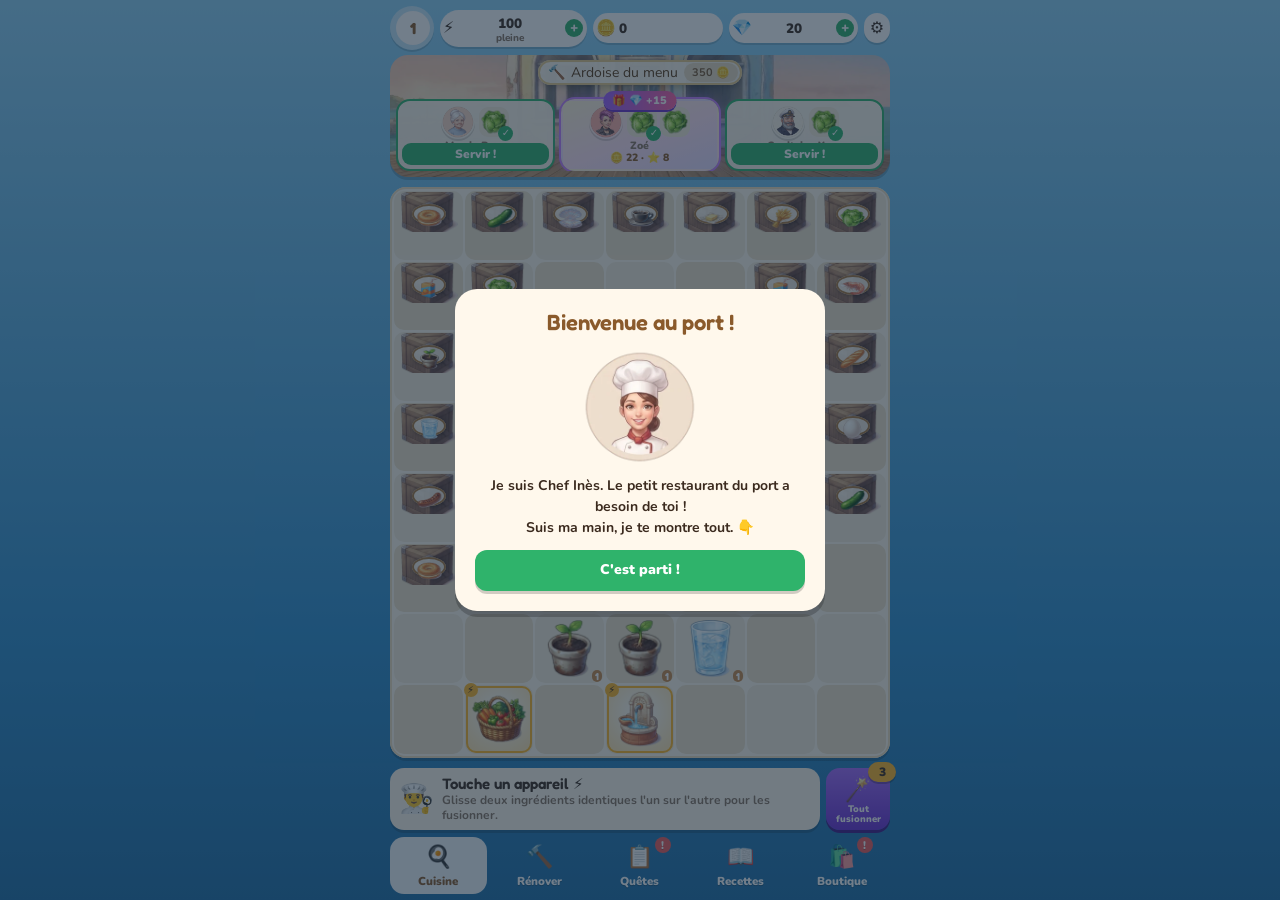
==== commit 8e939522: "Site familial : un dossier et une page par créateur (Papa, Océane), journaux générés depuis jeux.jso" ====
--- a/cuisine-du-port/index.html
+++ b/cuisine-du-port/index.html
@@ -1,1811 +1,4 @@
-<!doctype html>
-<html lang="fr">
-<head>
-<meta charset="utf-8">
-<meta name="viewport" content="width=device-width,initial-scale=1,viewport-fit=cover">
-<meta name="theme-color" content="#4fb8e8">
-<style>[hidden]{display:none!important}html,body{margin:0}</style>
-</head>
-<body>
-<title>Cuisine du Port</title>
-<meta name="claude:viewport-fit-sides" content="cover">
-<link rel="stylesheet" href="https://fonts.googleapis.com/css2?family=Fredoka:wght@500;600;700&family=Nunito:wght@600;700;800;900&display=swap">
-<style>
-[hidden]{display:none!important}
-/* Mise en page : jeu de fusion-cuisine sur une colonne — barre de ressources, scène du port avec les clients, plateau 7×8, fiche de l'objet, onglets — thème clair « bord de mer » assumé */
-:root{
-  --ciel:#8fd3f7; --mer:#2f8fcf; --mer-fonce:#1f6fa8;
-  --creme:#fff8ec; --case:#f6ecd9; --case2:#efe2c8; --bois:#c98a4b; --bois-fonce:#8a5a2b;
-  --encre:#3b2a1e; --doux:#8a7563; --or:#ffb627; --vert:#2fb36b; --rouge:#ef5b5b; --violet:#8b6cf0; --blanc:#ffffff;
-  --f-titre:"Fredoka","Trebuchet MS",system-ui,sans-serif;
-  --f-texte:"Nunito",system-ui,-apple-system,"Segoe UI",sans-serif;
-  color-scheme:light;
-}
-html,body{height:100%}
-body{background:linear-gradient(180deg,var(--ciel),var(--mer) 70%,var(--mer-fonce));color:var(--encre);font-family:var(--f-texte);font-size:14px;overflow:hidden;
-  -webkit-tap-highlight-color:transparent;user-select:none;-webkit-user-select:none}
-.jeu{height:100%;max-width:520px;margin:0 auto;display:flex;flex-direction:column;
-  padding-left:max(10px,env(safe-area-inset-left,0px));padding-right:max(10px,env(safe-area-inset-right,0px));padding-block:6px 0;box-sizing:border-box;gap:5px}
-.vue-cuisine{gap:5px}
-button{font:inherit;color:inherit;border:0;cursor:pointer;background:none}
-button:focus-visible{outline:3px solid var(--or);outline-offset:2px}
-
-/* Ressources */
-.ress{display:flex;gap:6px;align-items:center}
-.niveau{flex:none;position:relative;width:44px;height:44px;border-radius:50%;background:conic-gradient(var(--or) var(--xp,0%),rgba(255,255,255,.5) 0);display:grid;place-items:center;box-shadow:0 2px 0 rgba(0,0,0,.15)}
-.niveau span{width:34px;height:34px;border-radius:50%;background:var(--blanc);display:grid;place-items:center;font-family:var(--f-titre);font-weight:700;font-size:16px;color:var(--bois-fonce)}
-.pilule{flex:1;min-width:0;display:flex;align-items:center;gap:4px;background:var(--blanc);border-radius:999px;padding:4px 6px 4px 4px;font-weight:900;font-variant-numeric:tabular-nums;box-shadow:0 2px 0 rgba(0,0,0,.15);font-size:14px;white-space:nowrap;overflow:hidden}
-.pilule i{font-style:normal;font-size:18px;flex:none}
-.pilule span{flex:1;min-width:0;overflow:hidden;text-overflow:ellipsis}
-.pilule small{display:block;font-size:10px;color:var(--doux);font-weight:800;line-height:1}
-.plus{flex:none;width:20px;height:20px;border-radius:50%;background:var(--vert);color:var(--blanc);font-weight:900;display:grid;place-items:center;font-size:15px;line-height:1}
-
-/* Scène du port */
-.scene{position:relative;flex:none;height:122px;border-radius:18px;overflow:hidden;box-shadow:0 3px 0 rgba(0,0,0,.18);
-  background:linear-gradient(180deg,#bfe9ff 0,#e9f8ff 38%,#5fb6e6 38%,#3a9ad6 58%,var(--bois) 58%,#b77a3f 100%)}
-.scene::before{content:"";position:absolute;left:0;right:0;top:58%;height:4px;background:var(--bois-fonce);opacity:.5}
-.scene .soleil{position:absolute;right:14px;top:8px;font-size:26px}
-.deco{position:absolute;transform:translate(-50%,-50%);line-height:1;filter:drop-shadow(0 2px 1px rgba(0,0,0,.2))}
-.deco.neuve{animation:pop .6s cubic-bezier(.2,1.6,.4,1)}
-.enseigne{position:absolute;left:10px;top:8px;background:var(--bois-fonce);color:var(--creme);font-family:var(--f-titre);font-weight:600;font-size:13px;padding:3px 10px;border-radius:8px;border:2px solid #f3d3a5}
-.clients{position:absolute;left:6px;right:6px;bottom:6px;display:flex;gap:6px;overflow-x:auto;overflow-y:visible;scroll-snap-type:x mandatory;scrollbar-width:none;padding-top:14px;margin-top:-14px;-webkit-overflow-scrolling:touch}
-.clients::-webkit-scrollbar{display:none}
-.clients>*{flex:0 0 calc((100% - 12px)/3);scroll-snap-align:start}
-.clients-pts{position:absolute;left:0;right:0;bottom:-1px;display:flex;justify-content:center;gap:4px;z-index:4;pointer-events:none}
-.clients-pts i{width:6px;height:6px;border-radius:50%;background:rgba(255,255,255,.55);box-shadow:0 0 2px rgba(0,0,0,.4)}
-.clients-pts i.on{background:#fff}.clients-pts i.pret{background:#2fb35c}
-.clients-fleche{position:absolute;right:2px;bottom:38px;z-index:4;width:22px;height:34px;border:0;border-radius:10px;background:rgba(255,250,240,.9);box-shadow:0 2px 5px rgba(0,0,0,.3);font-weight:900;color:#7a5a36;font-size:16px;display:grid;place-items:center;padding:0}
-.clients-fleche.g{right:auto;left:2px}.clients-fleche.pret{background:#2fb35c;color:#fff;animation:flecheP 1s ease-in-out infinite}
-@keyframes flecheP{50%{transform:scale(1.15)}}
-.client{background:rgba(255,248,236,.96);border-radius:14px;padding:5px 5px 6px;display:flex;flex-direction:column;align-items:center;gap:2px;box-shadow:0 2px 0 rgba(0,0,0,.15);border:2px solid transparent;min-width:0;position:relative}
-.client.pret{border-color:var(--vert);animation:respire 1.2s ease-in-out infinite}
-@keyframes respire{0%,100%{transform:scale(1)}50%{transform:scale(1.04)}}
-.client .tete{display:flex;align-items:center;justify-content:center;gap:4px;width:100%;min-width:0}
-.client .av{font-size:24px;flex:none}
-.client .nom{font-size:10.5px;font-weight:900;color:var(--doux);white-space:nowrap;overflow:hidden;text-overflow:ellipsis;max-width:100%;line-height:1.1}
-.client .demandes{display:flex;gap:3px}
-.demande{position:relative;width:30px;height:30px;border-radius:9px;background:var(--case);display:grid;place-items:center;font-size:20px}
-.demande.ok::after{content:"✓";position:absolute;right:-4px;bottom:-4px;width:15px;height:15px;border-radius:50%;background:var(--vert);color:var(--blanc);font-size:10px;font-weight:900;display:grid;place-items:center}
-.client .gain{font-size:10.5px;font-weight:900;color:var(--bois-fonce);white-space:nowrap;line-height:1.1}
-.client{padding:4px 4px 5px;gap:1px}
-.enseigne{display:none}
-#btnEnergie{flex:1.15}
-.pilule{gap:3px;font-size:13.5px;padding:4px 4px 4px 3px}
-.pilule i{font-size:16px}
-.plus{width:18px;height:18px;font-size:14px}
-.client .servir{position:absolute;inset:auto 4px 4px;background:var(--vert);color:var(--blanc);border-radius:9px;font-weight:900;font-size:12px;padding:3px 0}
-.client.vide{background:rgba(255,248,236,.55);color:var(--doux);font-weight:800;font-size:11px;justify-content:center;min-height:70px}
-
-/* Plateau */
-.vue-cuisine{flex:1;min-height:0;display:flex;flex-direction:column;gap:6px}
-.plateau-cadre{flex:1;min-height:0;display:flex;align-items:center;justify-content:center}
-.plateau{display:grid;grid-template-columns:repeat(7,1fr);gap:2px;padding:4px;border-radius:16px;background:var(--creme);box-shadow:0 3px 0 rgba(0,0,0,.18),inset 0 0 0 2px #f1dfbf;
-  width:min(100%,calc((100vh - 290px)*7/8));width:min(100%,calc((100dvh - 290px)*7/8));min-width:280px;max-width:100%;box-sizing:border-box;touch-action:none;container-type:inline-size}
-.case{aspect-ratio:1;border-radius:10px;background:var(--case);position:relative}
-.case:nth-child(even){background:var(--case2)}
-.case.choisie{box-shadow:inset 0 0 0 3px var(--or)}
-.obj{position:absolute;inset:1px;display:grid;place-items:center;font-size:clamp(24px,8.6vw,42px);font-size:calc(100cqw / 7 * .7);line-height:1;cursor:grab;filter:drop-shadow(0 2px 1px rgba(0,0,0,.18))}
-.obj .lv{position:absolute;right:1px;bottom:0;font-family:var(--f-titre);font-weight:700;font-size:10px;color:var(--blanc);background:var(--bois);border-radius:5px;padding:1px 3px;filter:none}
-.obj.gen{border-radius:10px;background:radial-gradient(circle at 50% 40%,#fff,#ffe1a6);box-shadow:inset 0 0 0 2px var(--or)}
-.obj.gen::after{content:"⚡";position:absolute;top:-3px;left:-2px;font-size:10px;background:var(--or);border-radius:50%;width:14px;height:14px;display:grid;place-items:center;filter:none}
-.obj.boite{border-radius:9px;background:repeating-linear-gradient(135deg,#d9b380 0 6px,#cfa56e 6px 12px);box-shadow:inset 0 0 0 2px #a8773f;cursor:pointer}
-.obj.boite>b{opacity:.45;filter:grayscale(.4);font-weight:400}
-.obj.bulle{border-radius:50%;background:radial-gradient(circle at 35% 30%,rgba(255,255,255,.95),rgba(170,220,255,.55) 45%,rgba(139,108,240,.35));box-shadow:inset 0 0 0 2px rgba(255,255,255,.8);cursor:pointer;animation:flotte 2s ease-in-out infinite}
-.obj.source{opacity:.3}
-.obj.cible{border-radius:10px;box-shadow:0 0 0 3px var(--vert),0 0 12px rgba(47,179,107,.6)}
-.obj.demande-ici{border-radius:10px;box-shadow:inset 0 0 0 2px var(--vert)}
-.obj.pop{animation:pop .4s cubic-bezier(.2,1.6,.4,1)}
-.obj.tremble{animation:tremble .3s}
-@keyframes pop{0%{transform:scale(.3)}100%{transform:scale(1)}}
-@keyframes flotte{0%,100%{transform:translateY(0)}50%{transform:translateY(-2px)}}
-@keyframes tremble{25%{transform:rotate(-12deg)}75%{transform:rotate(12deg)}}
-.fantome{position:fixed;pointer-events:none;z-index:60;transform:translate(-50%,-75%) scale(1.3);font-size:46px;line-height:1;filter:drop-shadow(0 8px 8px rgba(0,0,0,.35))}
-
-/* Fiche de l'objet */
-.fiche{flex:none;display:flex;gap:8px;align-items:center;background:var(--creme);border-radius:14px;padding:5px 8px;box-shadow:0 3px 0 rgba(0,0,0,.18);height:62px;box-sizing:border-box;overflow:hidden}
-/* hauteur fixe : le plateau ne bouge plus quand le texte change */
-.fiche .txt b{white-space:nowrap;overflow:hidden;text-overflow:ellipsis}
-.fiche .txt span{display:-webkit-box;-webkit-box-orient:vertical;-webkit-line-clamp:2;overflow:hidden}
-.fiche .gros{font-size:28px;flex:none;width:36px;text-align:center}
-.fiche .txt{flex:1;min-width:0;display:flex;flex-direction:column;gap:1px}
-.fiche b{font-family:var(--f-titre);font-weight:600;font-size:15px;line-height:1.15}
-.fiche span{font-size:12px;font-weight:700;color:var(--doux);line-height:1.25}
-.fiche .btn{padding:6px 10px;min-width:0}
-
-/* Boutons / panneaux */
-.btn{flex:none;border-radius:12px;padding:8px 12px;font-weight:900;background:var(--or);color:var(--encre);display:flex;flex-direction:column;align-items:center;justify-content:center;min-width:78px;line-height:1.15;box-shadow:0 3px 0 rgba(0,0,0,.18);font-variant-numeric:tabular-nums}
-.btn small{font-size:10.5px;font-weight:800;opacity:.8}
-.btn:active{transform:translateY(2px);box-shadow:0 1px 0 rgba(0,0,0,.18)}
-.btn:disabled{background:#e4d8c4;color:var(--doux);box-shadow:none;cursor:default}
-.btn.vert{background:var(--vert);color:var(--blanc)}
-.btn.violet{background:var(--violet);color:var(--blanc)}
-.btn.rouge{background:var(--rouge);color:var(--blanc)}
-.btn.sec{background:var(--case2);color:var(--encre)}
-.panneau{flex:1;min-height:0;overflow-y:auto;overscroll-behavior:contain;background:var(--creme);border-radius:18px 18px 0 0;padding:4px 12px 14px}
-.panneau h2{font-family:var(--f-titre);font-weight:600;font-size:18px;margin:14px 0 8px;display:flex;justify-content:space-between;align-items:baseline;gap:8px;color:var(--bois-fonce)}
-.panneau h2 small{font-family:var(--f-texte);font-size:12px;color:var(--doux);font-weight:800}
-.note{color:var(--doux);font-size:12.5px;font-weight:700;margin:0 0 10px;line-height:1.45}
-.liste{list-style:none;margin:0;padding:0;display:flex;flex-direction:column;gap:8px}
-.ligne{display:flex;align-items:center;gap:10px;background:var(--blanc);border-radius:14px;padding:9px;box-shadow:0 2px 0 rgba(0,0,0,.08)}
-.ligne.fait{opacity:.55}
-.ico{flex:none;width:44px;height:44px;display:grid;place-items:center;font-size:26px;background:var(--case);border-radius:12px}
-.info{flex:1;min-width:0;display:flex;flex-direction:column;gap:2px}
-.info b{font-weight:900;font-size:14.5px;line-height:1.2}
-.sous{color:var(--doux);font-size:12px;font-weight:700;line-height:1.3}
-.barre{height:7px;border-radius:7px;background:var(--case2);overflow:hidden}
-.barre i{display:block;height:100%;background:var(--or);border-radius:7px}
-.tag{display:inline-block;font-size:10px;font-weight:900;letter-spacing:.05em;text-transform:uppercase;background:var(--rouge);color:var(--blanc);padding:1px 6px;border-radius:6px;margin-left:6px;vertical-align:2px}
-.chaine{background:var(--blanc);border-radius:14px;padding:9px;box-shadow:0 2px 0 rgba(0,0,0,.08);display:flex;flex-direction:column;gap:6px}
-.chaine .titre{display:flex;justify-content:space-between;align-items:center;font-weight:900;gap:8px}
-.chaine .titre span{font-size:12px;color:var(--doux);font-weight:800}
-.recettes{display:grid;grid-template-columns:repeat(5,1fr);gap:4px}
-.recettes div{aspect-ratio:1;border-radius:9px;background:var(--case);display:grid;place-items:center;font-size:clamp(18px,5.5vw,26px)}
-.recettes div.inconnu{font-size:14px;color:var(--doux);font-weight:900}
-
-/* Onglets */
-.onglets{flex:none;display:grid;grid-template-columns:repeat(5,1fr);gap:4px;padding:2px 0 6px}
-.onglets button{display:flex;flex-direction:column;align-items:center;gap:1px;padding:5px 0;border-radius:14px;font-size:11.5px;font-weight:900;color:var(--blanc);position:relative;text-shadow:0 1px 0 rgba(0,0,0,.25)}
-.onglets button i{font-style:normal;font-size:22px;text-shadow:none}
-.onglets button.on{background:rgba(255,255,255,.95);color:var(--bois-fonce);text-shadow:none}
-.pastille::after{content:"!";position:absolute;top:0;right:18%;width:16px;height:16px;border-radius:50%;background:var(--rouge);color:var(--blanc);font-size:11px;display:grid;place-items:center}
-
-/* Effets */
-.flot{position:fixed;pointer-events:none;font-family:var(--f-titre);font-weight:700;font-size:18px;color:var(--blanc);text-shadow:0 2px 0 rgba(0,0,0,.35),0 0 4px rgba(0,0,0,.25);transform:translate(-50%,-50%);animation:monte 1s ease-out forwards;z-index:30;white-space:nowrap}
-@keyframes monte{to{transform:translate(-50%,-180%);opacity:0}}
-.vol{position:fixed;pointer-events:none;z-index:35;font-size:22px;transition:left .7s cubic-bezier(.5,0,.8,.6),top .7s cubic-bezier(.3,-.4,.6,1),opacity .2s .6s;transform:translate(-50%,-50%)}
-.etincelle{position:fixed;width:7px;height:7px;border-radius:50%;pointer-events:none;z-index:31;animation:eclat .55s ease-out forwards}
-@keyframes eclat{to{transform:translate(var(--dx),var(--dy)) scale(.2);opacity:0}}
-.toast{position:fixed;left:50%;bottom:calc(76px + env(safe-area-inset-bottom,0px));transform:translateX(-50%);background:var(--encre);color:var(--creme);font-weight:800;padding:10px 16px;border-radius:12px;z-index:40;max-width:calc(100vw - 40px);text-align:center;box-shadow:0 8px 24px rgba(0,0,0,.3)}
-.banniere{position:fixed;left:50%;top:calc(10px + env(safe-area-inset-top,0px));transform:translateX(-50%);z-index:45;background:var(--creme);border:3px solid var(--or);border-radius:16px;padding:8px 14px;display:flex;gap:10px;align-items:center;box-shadow:0 10px 30px rgba(0,0,0,.3);width:min(340px,calc(100vw - 32px));box-sizing:border-box;animation:tombe .45s cubic-bezier(.2,1.4,.4,1)}
-.banniere span{font-size:30px}
-.banniere div{display:flex;flex-direction:column;font-weight:900;line-height:1.25}
-.banniere small{font-weight:800;color:var(--doux)}
-@keyframes tombe{from{transform:translate(-50%,-140%)}}
-.voile{position:fixed;inset:0;background:rgba(20,40,60,.6);display:grid;place-items:center;z-index:50;padding:16px}
-.boite{background:var(--creme);border-radius:22px;padding:20px;width:min(370px,100%);box-sizing:border-box;display:flex;flex-direction:column;gap:12px;max-height:calc(100vh - 32px);overflow-y:auto;box-shadow:0 6px 0 rgba(0,0,0,.2)}
-.boite h3{font-family:var(--f-titre);font-weight:600;font-size:22px;margin:0;color:var(--bois-fonce);text-align:center;text-wrap:balance}
-.boite p{margin:0;line-height:1.5;font-weight:700}
-.boite ul{margin:0;padding-left:20px;line-height:1.6;font-weight:700}
-.mcorps{display:flex;flex-direction:column;gap:8px}
-.mboutons{display:flex;gap:8px;flex-wrap:wrap}
-.mboutons .btn{flex:1;padding:12px;min-width:110px}
-.grand{font-family:var(--f-titre);font-size:60px;text-align:center;line-height:1.1;animation:pop .6s cubic-bezier(.2,1.6,.4,1)}
-.recomp{display:flex;justify-content:center;gap:10px;flex-wrap:wrap}
-.recomp span{background:var(--blanc);border-radius:12px;padding:6px 12px;font-weight:900;box-shadow:0 2px 0 rgba(0,0,0,.08)}
-.reglage{display:flex;justify-content:space-between;align-items:center;gap:10px;padding:8px 0;border-bottom:1px solid var(--case2);font-weight:800}
-.interrupteur{width:52px;height:30px;border-radius:999px;background:var(--case2);position:relative;flex:none}
-.interrupteur::after{content:"";position:absolute;top:3px;left:3px;width:24px;height:24px;border-radius:50%;background:var(--blanc);transition:left .15s;box-shadow:0 1px 2px rgba(0,0,0,.2)}
-.interrupteur[aria-checked="true"]{background:var(--vert)}
-.interrupteur[aria-checked="true"]::after{left:25px}
-.pub{aspect-ratio:16/9;border-radius:14px;background:linear-gradient(135deg,#2f8fcf,#1f4f78);display:grid;place-items:center;text-align:center;font-weight:800;color:#d8ecff;font-size:14px;padding:10px}
-.pub b{display:block;font-family:var(--f-titre);font-size:44px;color:var(--blanc)}
-.apercu{position:relative;height:150px;border-radius:16px;overflow:hidden;margin-top:6px;background:linear-gradient(180deg,#bfe9ff 0,#e9f8ff 38%,#5fb6e6 38%,#3a9ad6 58%,var(--bois) 58%,#b77a3f 100%)}
-img.art{display:block;pointer-events:none;-webkit-user-drag:none;user-select:none}
-.obj img.art{width:94%;height:94%}
-.obj.gen img.art{width:90%;height:90%}
-.obj{filter:none}
-.obj.boite>b{display:grid;place-items:center;width:78%;height:78%}.obj.boite>b img.art{width:100%;height:100%}
-.caisse-png .obj.boite{background:var(--caisse) center/92% no-repeat;box-shadow:none}
-.caisse-png .obj.boite{position:relative}
-#decos,.apercu{isolation:isolate}
-img.calque{position:absolute;left:0;top:0;width:0;height:0;max-width:none;pointer-events:none;user-select:none}
-.chantier .vue img.calque.arrive{transform-origin:50% 100%;z-index:60!important;animation:chArrive .7s 1.5s cubic-bezier(.2,1.5,.4,1) both,chBrille 1.4s 2.2s ease-in-out infinite}
-/* l'objet débloqué ressort : le reste du décor s'assombrit et l'objet brille */
-.chantier .vue .voile{position:absolute;inset:0;z-index:55;background:rgba(20,12,35,.62);pointer-events:none;animation:chVoile .6s 2.1s both}
-@keyframes chVoile{from{opacity:0}to{opacity:1}}
-@keyframes chBrille{0%,100%{filter:drop-shadow(0 0 3px #fff) drop-shadow(0 0 10px #ffd84a) brightness(1.08)}50%{filter:drop-shadow(0 0 6px #fff) drop-shadow(0 0 22px #ffb703) brightness(1.25)}}
-@keyframes chArrive{0%{opacity:0;transform:translateY(8%) scale(.7);filter:brightness(2.2)}60%{opacity:1;filter:brightness(1.4)}100%{transform:none;filter:none}}
-.deco.sol,.deco.eau,.deco.ciel{filter:none}
-.deco>img.art{position:relative;z-index:1;display:block}
-.deco.sol>img.art{filter:drop-shadow(0 2px 1.5px rgba(40,25,10,.35))}
-.deco.sol::after{content:'';position:absolute;left:12%;right:12%;bottom:0;height:14%;border-radius:50%;background:radial-gradient(closest-side,rgba(40,25,10,.38),transparent);z-index:0}
-.deco.eau>img.art{animation:flotte 3.2s var(--del,0s) ease-in-out infinite alternate;filter:drop-shadow(0 2px 2px rgba(0,40,80,.3))}
-.deco.eau::after{content:'';position:absolute;left:4%;right:4%;bottom:4%;height:16%;border-radius:50%;background:radial-gradient(closest-side,rgba(255,255,255,.55),rgba(255,255,255,.15) 60%,transparent);animation:vague 3.2s var(--del,0s) ease-in-out infinite alternate;z-index:0}
-.deco.ciel>img.art{animation:plane 4.5s var(--del,0s) ease-in-out infinite alternate;filter:drop-shadow(0 4px 4px rgba(30,60,110,.18))}
-@keyframes flotte{from{transform:translateY(0) rotate(-1.5deg)}to{transform:translateY(-6%) rotate(1.5deg)}}
-@keyframes vague{from{transform:scaleX(.9);opacity:.7}to{transform:scaleX(1.08);opacity:1}}
-@keyframes plane{from{transform:translateY(0)}to{transform:translateY(-8%)}}
-@media (prefers-reduced-motion:reduce){.deco>img.art,.deco::after{animation:none!important}}
-.fete{position:fixed;inset:0;z-index:66;display:grid;place-items:center;background:rgba(30,20,50,.72);animation:fxFondu .25s both;overflow:hidden;padding:16px}
-.fete.sort{animation:fxFondu .3s reverse both}
-.fx-carte{position:relative;width:min(330px,88vw);text-align:center;padding:40px 18px 20px;background:linear-gradient(#fffaf0,#ffefcf);border-radius:24px;box-shadow:0 12px 40px rgba(0,0,0,.45),inset 0 0 0 3px #f5c451;animation:fxCarte .5s cubic-bezier(.3,1.6,.5,1) both}
-.fx-rayons{position:absolute;left:50%;top:110px;width:440px;height:440px;margin:-220px;border-radius:50%;background:repeating-conic-gradient(rgba(255,210,80,.6) 0 10deg,transparent 10deg 20deg);-webkit-mask:radial-gradient(circle,#000 18%,transparent 68%);mask:radial-gradient(circle,#000 18%,transparent 68%);animation:fxTourne 9s linear infinite,fxFondu .6s .25s both;pointer-events:none;z-index:0}
-.fx-titre{position:absolute;z-index:2;top:-22px;left:50%;translate:-50% 0;white-space:nowrap;font-family:var(--f-titre);font-size:26px;color:#fff;background:linear-gradient(#ff9a3d,#e8562a);padding:6px 24px;border-radius:14px;box-shadow:0 4px 0 #b53c17,0 6px 14px rgba(0,0,0,.3);text-shadow:0 2px 0 rgba(0,0,0,.2);animation:fxTitre .55s .15s cubic-bezier(.3,1.8,.5,1) both}
-.fx-medaille{position:relative;z-index:1;width:124px;height:124px;margin:6px auto 4px;border-radius:50%;overflow:hidden;background:radial-gradient(circle at 35% 30%,#fff7c9,#ffd23f 40%,#e3a01b 75%,#b9770e);box-shadow:0 0 0 6px #fff3c4,0 0 0 10px #e3a01b,0 10px 22px rgba(0,0,0,.35);display:grid;place-items:center;font-size:62px;animation:fxMedaille 1s .25s cubic-bezier(.3,1.5,.5,1) both}
-.fx-medaille>span{filter:drop-shadow(0 3px 2px rgba(120,70,0,.45));display:grid;place-items:center}
-.fx-brille{position:absolute;inset:-20%;background:linear-gradient(115deg,transparent 40%,rgba(255,255,255,.85) 50%,transparent 60%);animation:fxBrille 2.4s 1.2s ease-in-out infinite;transform:translateX(-120%)}
-.fx-etoile{position:absolute;z-index:1;left:50%;top:102px;font-size:22px;font-weight:400;pointer-events:none;animation:fxEtoile 1.1s ease-out both}
-.fx-nom{position:relative;z-index:1;font-family:var(--f-titre);font-size:22px;color:#7a4a1c;margin-top:14px;animation:fxMonte .4s .7s both}
-.fx-sous{position:relative;z-index:1;font-size:13px;color:#a07a50;font-weight:800;animation:fxMonte .4s .8s both}
-.fx-recomp{position:relative;z-index:1;display:flex;justify-content:center;gap:8px;flex-wrap:wrap;margin:14px 0 4px}
-.fx-recomp span{display:inline-flex;align-items:center;gap:4px;background:#fff;border-radius:999px;padding:6px 13px;font-weight:900;font-size:19px;color:#5b3a17;box-shadow:0 3px 0 #e6cfa2;animation:fxChip .45s cubic-bezier(.3,1.8,.5,1) both}
-.fete .btn{position:relative;z-index:1;display:block;margin:12px auto 0;min-width:170px;animation:fxMonte .3s 1.3s both}
-.fx-mult{position:relative;z-index:1;display:flex;gap:8px;justify-content:center;margin-top:12px}
-.fete .fx-mult .btn{margin:0;min-width:0;flex:1;max-width:150px;padding-left:8px;padding-right:8px;font-size:15px}
-.fete .fx-pub{background:linear-gradient(#ffb43d,#f08a12);color:#fff;box-shadow:0 4px 0 #b9600a}
-.fete .fx-mult .btn b{font-size:18px}.fete .fx-mult .btn[disabled]{filter:grayscale(1);opacity:.5}
-.fete .fx-mult+.fx-ok{min-width:0;padding:6px 18px;font-size:14px;background:#d9c7a6;box-shadow:0 3px 0 #b49c74;color:#5b3a17}
-.fx-recomp span.fx-x{animation:fxGros .6s cubic-bezier(.3,1.8,.5,1) both}
-@keyframes fxGros{0%{transform:scale(1)}40%{transform:scale(1.5);background:#fff3b0}100%{transform:scale(1.12);background:#fff3b0}}
-.fx-badge{position:absolute;z-index:3;top:46%;left:50%;transform:translate(-50%,-50%);font-family:var(--f-titre);font-size:64px;color:#ffcf2e;text-shadow:0 4px 0 #c45a00,0 0 18px rgba(255,200,0,.8);pointer-events:none;animation:fxBadge 1.3s both}
-@keyframes fxBadge{0%{transform:translate(-50%,-50%) scale(0) rotate(-20deg);opacity:0}30%{transform:translate(-50%,-50%) scale(1.3) rotate(6deg);opacity:1}70%{opacity:1}100%{transform:translate(-50%,-90%) scale(1);opacity:0}}
-.fx-conf{position:absolute;top:-20px;left:var(--x);width:9px;height:14px;border-radius:2px;animation:fxTombe var(--v) var(--d) linear both;pointer-events:none}
-.fete.petit .fx-medaille{width:100px;height:100px;font-size:50px}.fete.petit .fx-rayons{top:98px}.fete.petit .fx-etoile{top:90px}
-@keyframes fxFondu{from{opacity:0}}
-.parcours{position:relative;margin:8px -4px 6px;border-radius:18px;background:linear-gradient(#e9f6dc,#d8eec4 40%,#f3e6c8);box-shadow:inset 0 0 0 2px #e2d3b0;overflow:hidden}
-.parcours svg{position:absolute;left:0;top:0;width:100%}
-.pc-ch{fill:none;stroke:#c8a66e;stroke-width:9;stroke-linecap:round;vector-effect:non-scaling-stroke;stroke-dasharray:2 14;opacity:.9}
-.pc-ch.fait{stroke:#f2b51c;stroke-dasharray:none;stroke-width:7;opacity:1}
-.pc-lieu{position:absolute;left:8px;right:8px;height:72px;border-radius:14px;background:#7a5a36 center/cover;color:#fff;display:flex;flex-direction:column;justify-content:center;padding:0 14px;box-shadow:0 3px 8px rgba(0,0,0,.25);z-index:2}
-.pc-lieu b{font-size:12px;opacity:.9;text-transform:uppercase;letter-spacing:.5px}.pc-lieu span{font-family:var(--f-titre);font-size:20px;text-shadow:0 2px 3px rgba(0,0,0,.5)}
-.pc-lieu.ok{box-shadow:0 0 0 3px #f2b51c,0 3px 8px rgba(0,0,0,.25)}
-.pc-n{position:absolute;transform:translate(-50%,-50%);background:none;border:0;padding:0;display:flex;flex-direction:column;align-items:center;cursor:pointer;z-index:3;width:110px;-webkit-tap-highlight-color:transparent}
-.pc-rond{position:relative;width:58px;height:58px;border-radius:50%;display:grid;place-items:center;background:#fffaf0;font-size:28px;box-shadow:0 0 0 3px #c9a46a,0 4px 7px rgba(0,0,0,.25);overflow:visible}
-.pc-rond img.art{max-width:48px;max-height:48px;object-fit:contain}
-.pc-rond i{position:absolute;right:-5px;bottom:-3px;font-style:normal;font-size:11px;width:20px;height:20px;border-radius:50%;background:#fff;display:grid;place-items:center;box-shadow:0 1px 3px rgba(0,0,0,.3)}
-.pc-n small{margin-top:3px;font-size:11px;font-weight:900;color:#5b3a17;line-height:1.1;text-align:center;background:rgba(255,250,240,.85);padding:1px 6px;border-radius:7px}
-.pc-n.defi .pc-rond{background:linear-gradient(#efe2ff,#d9c2ff);box-shadow:0 0 0 3px #9b6bff,0 4px 7px rgba(0,0,0,.25)}
-.pc-n.coffre .pc-rond{width:70px;height:70px;background:radial-gradient(circle,#fff6c9,#ffd76a);box-shadow:0 0 0 3px #e3a01b,0 4px 9px rgba(0,0,0,.3)}
-.pc-n.coffre .pc-rond img.art{max-width:62px;max-height:62px}
-.pc-n.fait .pc-rond{box-shadow:0 0 0 3px #f2b51c,0 3px 6px rgba(0,0,0,.2)}
-.pc-n.verrou .pc-rond{filter:grayscale(.75) brightness(.95);opacity:.85}
-.pc-n.verrou small{opacity:.7}
-.pc-n.actuel .pc-rond{box-shadow:0 0 0 4px #ffcc33,0 0 16px 6px rgba(255,200,40,.75);animation:pinPulse 1.5s ease-in-out infinite}
-.pc-chef{position:absolute;bottom:calc(100% - 6px);width:40px;height:40px;animation:pinSaut 1.2s ease-in-out infinite;font-style:normal;font-size:30px;display:grid;place-items:center}
-.pc-chef img{width:100%;height:100%;object-fit:contain;filter:drop-shadow(0 3px 3px rgba(0,0,0,.35))}
-.pc-prix{margin-top:3px;font-size:12px;font-weight:900;padding:3px 10px;border-radius:12px;background:#eadbc2;color:#7a5a36;white-space:nowrap}
-.pc-prix.ok{background:#2fb35c;color:#fff;box-shadow:0 2px 0 #1e8a43}
-/* appareils améliorés : cadre bronze, argent, or, diamant + étoiles */
-.obj.gen.am1{box-shadow:inset 0 0 0 3px #c47a3a;background:radial-gradient(circle at 50% 40%,#fff,#f5d2a8)}
-.obj.gen.am2{box-shadow:inset 0 0 0 3px #b8c4d0,0 0 6px rgba(200,215,230,.9);background:radial-gradient(circle at 50% 40%,#fff,#dfe8f0)}
-.obj.gen.am3{box-shadow:inset 0 0 0 3px #f2b51c,0 0 10px rgba(255,200,40,.85);background:radial-gradient(circle at 50% 40%,#fffbe6,#ffe08a)}
-.obj.gen.am4{box-shadow:inset 0 0 0 3px #9be7ff,0 0 12px 2px rgba(150,220,255,.95);background:radial-gradient(circle at 50% 40%,#fff,#d9f3ff 55%,#ffe7a8);animation:genDiam 2.4s ease-in-out infinite}
-@keyframes genDiam{50%{box-shadow:inset 0 0 0 3px #ffd6ff,0 0 16px 4px rgba(255,180,255,.9)}}
-.gen-et{position:absolute;left:50%;bottom:-2px;transform:translateX(-50%);font-size:10px;line-height:1;letter-spacing:-1px;color:#ffc21a;text-shadow:0 0 2px #7a4a00,0 1px 0 #7a4a00;white-space:nowrap;pointer-events:none}
-.amelio-fx .am-scene{position:relative;height:170px;display:grid;place-items:center}
-.amelio-fx .am-scene .fx-rayons{top:50%;opacity:0;animation:fxTourne 9s linear infinite,cfApparait .4s 1.15s both}
-.amelio-fx .obj.gen{position:absolute;inset:auto;width:120px;height:120px;border-radius:22px;display:grid;place-items:center}
-.amelio-fx .obj.gen img.art{width:88%;height:88%;object-fit:contain}
-.am-av{animation:amCharge 1.15s ease-in both}
-.am-ap{opacity:0;animation:amPop .7s 1.15s cubic-bezier(.3,1.7,.5,1) both}
-.amelio-fx .cf-flash{animation:cfFlash .6s 1.1s ease-out both}
-.am-part{position:absolute;left:50%;top:50%;width:10px;height:10px;margin:-5px;border-radius:50%;background:radial-gradient(circle,#fff,#b78bff 60%,transparent);opacity:0;animation:amAspire .7s ease-in both}
-@keyframes amAspire{0%{opacity:0;transform:translate(var(--dx),var(--dy)) scale(1.4)}30%{opacity:1}100%{opacity:0;transform:translate(0,0) scale(.3)}}
-@keyframes amCharge{0%{transform:scale(1)}60%{transform:scale(1.06) rotate(-4deg);filter:brightness(1.3)}75%{transform:scale(1.08) rotate(4deg);filter:brightness(1.7)}90%{transform:scale(1.1) rotate(-3deg);filter:brightness(2.4)}100%{transform:scale(1.15);filter:brightness(3);opacity:0}}
-@keyframes amPop{0%{opacity:0;transform:scale(.4)}60%{opacity:1;transform:scale(1.18)}100%{opacity:1;transform:scale(1)}}
-.am-et{display:flex;justify-content:center;gap:4px;margin:4px 0 0;position:relative;z-index:1}
-.am-et b{font-size:26px;color:#d9ccb6;text-shadow:0 1px 0 #a99877}
-.am-et b.on{color:#ffc21a;text-shadow:0 0 4px rgba(255,190,30,.8),0 1px 0 #8a5a00}
-.am-et b.neuf{animation:amEtoile .6s 1.5s cubic-bezier(.3,1.8,.5,1) both}
-@keyframes amEtoile{0%{transform:scale(0) rotate(-180deg);color:#d9ccb6}100%{transform:scale(1) rotate(0)}}
-.am-forme{position:relative;z-index:1;margin-top:6px;font-weight:900;color:#b0700c;animation:cfMonte .4s 1.6s both;opacity:0}
-.am-bonus{position:relative;z-index:1;text-align:center;margin:6px 0 0}
-.amelio-fx .btn{animation:cfMonte .3s 1.8s both;opacity:0}
-.mission-bandeau{position:absolute;left:50%;top:5px;transform:translateX(-50%);z-index:5;max-width:calc(100% - 20px);display:flex;align-items:center;gap:6px;padding:3px 4px 3px 10px;border:0;border-radius:14px;background:rgba(255,250,240,.94);box-shadow:0 2px 6px rgba(0,0,0,.25),inset 0 0 0 2px #e8c98a;font:800 12px/1.2 inherit;color:#5b3a17;cursor:pointer;overflow:hidden;white-space:nowrap}
-.mission-bandeau span{overflow:hidden;text-overflow:ellipsis}
-.mission-bandeau b{flex:none;background:#eadbc2;color:#7a5a36;border-radius:10px;padding:2px 8px;font-size:11px}
-.mission-bandeau b.mb-ok{background:#2fb35c;color:#fff}
-.mission-bandeau .mb-barre{position:absolute;left:0;bottom:0;height:3px;background:linear-gradient(90deg,#ffcc33,#f39c12);border-radius:0 2px 2px 0}
-.mission-bandeau.pret{animation:mbPret 1.2s ease-in-out infinite;box-shadow:0 0 0 2px #2fb35c,0 0 12px rgba(47,179,92,.7)}
-@keyframes mbPret{50%{transform:translateX(-50%) scale(1.05)}}
-.my-aide{position:relative;z-index:1;text-align:center;margin:0 0 8px;font-size:14px;color:#6b4a26}
-.my-grille{position:relative;z-index:1;display:grid;grid-template-columns:repeat(4,1fr);gap:8px}
-.my-c{position:relative;aspect-ratio:1;border:0;border-radius:14px;background:linear-gradient(#fff4dc,#ffe2a8);box-shadow:0 3px 0 #d8a85a,inset 0 0 0 2px #f0c97a;cursor:pointer;padding:0;perspective:400px;-webkit-tap-highlight-color:transparent}
-.my-c .my-f,.my-c .my-d{position:absolute;inset:0;display:grid;place-items:center;backface-visibility:hidden;transition:transform .35s ease}
-.my-c .my-f img.art{width:78%;height:78%;object-fit:contain}
-.my-c .my-d{transform:rotateY(180deg);font-size:32px}
-.my-c .my-d img.art{width:72%;height:72%;object-fit:contain}
-.my-c:not(.ouvert):active{transform:scale(.94)}
-.my-c.ouvert .my-f{transform:rotateY(180deg)}.my-c.ouvert .my-d{transform:rotateY(0)}
-.my-c.ouvert{background:#fffaf0;box-shadow:0 2px 0 #e2cfa6,inset 0 0 0 2px #ead9b5}
-.my-c.presque{box-shadow:0 0 0 3px #ffb02e,0 0 10px rgba(255,170,40,.8)}
-.my-c.gagnant{box-shadow:0 0 0 3px #2fb35c,0 0 14px rgba(47,179,92,.9);animation:myGagne .6s cubic-bezier(.3,1.8,.5,1) both}
-.my-c.perdu{opacity:.35;filter:grayscale(.6)}
-@keyframes myGagne{0%{transform:scale(1)}50%{transform:scale(1.18)}100%{transform:scale(1.06)}}
-.my-gain{position:relative;z-index:1;text-align:center;font-size:17px;color:#2f7a3a;min-height:24px;margin-top:10px}
-.mystere-fx .my-btn{opacity:0;pointer-events:none;animation:none}
-.mystere-fx.fin .my-btn{animation:cfMonte .3s .4s both;pointer-events:auto}
-.ligne.succes .ico{position:relative}
-.ligne.succes .ico .med{position:absolute;right:-6px;bottom:-6px;font-style:normal;font-size:17px;filter:drop-shadow(0 1px 1px rgba(0,0,0,.35))}
-.plat-vol{position:fixed;z-index:70;display:grid;place-items:center;pointer-events:none;transition:transform .5s cubic-bezier(.5,-.3,.6,1),opacity .5s ease-in}
-.plat-vol img.art{width:86%;height:86%;object-fit:contain}
-.client-adieu{position:fixed;z-index:69;pointer-events:none;display:flex}
-@keyframes adieuCentre{0%{transform:none;opacity:1}18%{transform:none}38%{transform:translate(var(--vx),var(--vy)) scale(1.9)}75%{transform:translate(var(--vx),var(--vy)) scale(1.8);opacity:1}100%{transform:translate(var(--vx),calc(var(--vy) - 60px)) scale(1.4);opacity:0}}
-.client-adieu>.client{flex:1;border-color:var(--vert);box-shadow:0 0 0 3px #2fb35c,0 0 22px 6px rgba(255,220,80,.9);animation:cliJoie 2.1s ease both}
-@keyframes cliJoie{0%,38%{transform:none}46%{transform:translateY(-6px) rotate(-4deg)}54%{transform:translateY(0) rotate(4deg)}62%{transform:translateY(-4px) rotate(-2deg)}70%,100%{transform:none}}
-.client-adieu .halo-servi{position:absolute;left:50%;top:50%;width:260px;height:260px;margin:-130px;border-radius:50%;background:repeating-conic-gradient(rgba(255,220,90,.7) 0 10deg,transparent 10deg 20deg);-webkit-mask:radial-gradient(circle,#000 20%,transparent 68%);mask:radial-gradient(circle,#000 20%,transparent 68%);z-index:-1;opacity:0;animation:haloServi 1.8s .35s ease-out both}
-@keyframes haloServi{0%{opacity:0;transform:scale(.3) rotate(0)}30%{opacity:1}100%{opacity:0;transform:scale(1.3) rotate(90deg)}}
-.client-adieu .merci{position:absolute;left:50%;top:-22px;transform:translateX(-50%);background:linear-gradient(#ff9a3d,#e8562a);color:#fff;font-family:var(--f-titre);font-size:15px;padding:3px 12px;border-radius:12px;box-shadow:0 3px 0 #b53c17;white-space:nowrap;animation:merciPop 1.7s .45s both;z-index:3}
-@keyframes merciPop{0%{transform:translateX(-50%) scale(0) rotate(-15deg)}18%{transform:translateX(-50%) scale(1.3) rotate(4deg)}30%,80%{transform:translateX(-50%) scale(1) rotate(-3deg);opacity:1}100%{transform:translateX(-50%) translateY(-10px);opacity:0}}
-.client-adieu .coeur{position:absolute;left:50%;top:40%;font-style:normal;font-size:15px;opacity:0;animation:coeurVol 1.3s ease-out both}
-@keyframes coeurVol{0%{opacity:0;transform:translate(-50%,-50%) scale(.3)}20%{opacity:1}100%{opacity:0;transform:translate(calc(-50% + var(--dx)),calc(-50% + var(--dy))) scale(1.1)}}
-.client-adieu .conf-c{position:absolute;left:50%;top:40%;width:5px;height:8px;border-radius:2px;opacity:0;animation:confC 1.3s ease-out both}
-@keyframes confC{0%{opacity:0;transform:translate(-50%,-50%)}15%{opacity:1}100%{opacity:0;transform:translate(calc(-50% + var(--dx)),calc(-50% + var(--dy) + 90px)) rotate(var(--r))}}
-.client-adieu .gain-vol{position:absolute;left:50%;top:105%;transform:translateX(-50%);font-family:var(--f-titre);font-size:20px;color:#ffd23f;text-shadow:0 2px 0 #8a4a00,0 0 6px rgba(0,0,0,.5);white-space:nowrap;animation:gainVol 1.6s .5s ease-out both;z-index:4}
-@keyframes gainVol{0%{opacity:0;transform:translateX(-50%) scale(.3)}20%{opacity:1;transform:translateX(-50%) scale(1.3)}35%,75%{transform:translateX(-50%) scale(1);opacity:1}100%{opacity:0;transform:translateX(-50%) translateY(-20px)}}
-.client.arrivee{animation:cliArrive .6s cubic-bezier(.3,1.5,.5,1) both}
-@keyframes cliArrive{from{transform:translateX(60px) scale(.8);opacity:0}}
-.client.bonus{background:linear-gradient(160deg,#fff4d6,#ffe1f3 55%,#e8dcff);box-shadow:0 0 0 2px #c77dff,0 0 12px rgba(199,125,255,.6)}
-.ruban-bonus{position:absolute;top:-10px;left:50%;transform:translateX(-50%);z-index:2;display:flex;align-items:center;gap:3px;white-space:nowrap;font-size:11px;font-weight:900;color:#fff;background:linear-gradient(90deg,#9b5cff,#ff5fa2);padding:2px 9px;border-radius:10px;box-shadow:0 2px 0 #6b33c9;animation:rubanBonus 1.6s ease-in-out infinite}
-.ruban-bonus img.art{vertical-align:middle}
-@keyframes rubanBonus{50%{transform:translateX(-50%) scale(1.08)}}
-.carte-btn{display:block;width:100%;margin:0 0 8px;background:linear-gradient(#4fb8e8,#2f8fc8);color:#fff;font-size:16px;box-shadow:0 3px 0 #1f6d9c}
-.carte-btn small{opacity:.9;font-size:13px;margin-left:6px}
-.carte-monde{position:fixed;inset:0;z-index:64;display:flex;flex-direction:column;background:#1b4f72;animation:fxFondu .25s both}
-.carte-monde.sort{animation:fxFondu .25s reverse both}
-.cm-haut{display:flex;align-items:center;justify-content:space-between;padding:12px 14px;color:#fff;font-family:var(--f-titre);font-size:19px}
-.cm-x{background:rgba(255,255,255,.18);color:#fff;border:0;border-radius:50%;width:36px;height:36px;font-size:18px;cursor:pointer}
-.cm-defile{flex:1;overflow-x:auto;overflow-y:hidden;display:flex;align-items:center;-webkit-overflow-scrolling:touch}
-.cm-carte{position:relative;flex:none;height:min(100%,520px);aspect-ratio:2.024;background:#5fb6e6 center/100% 100% no-repeat;border-radius:10px}
-.cm-carte svg{position:absolute;inset:0;width:100%;height:100%;overflow:visible}
-.cm-carte path{fill:none;stroke:#fff8e6;stroke-width:.55;stroke-dasharray:1.1 .9;stroke-linecap:round;vector-effect:none;filter:drop-shadow(0 .2px .3px rgba(0,0,0,.5))}
-.cm-carte path.fait{stroke:#ffcc33;stroke-dasharray:none;stroke-width:.7}
-.pin{position:absolute;transform:translate(-50%,-50%);background:none;border:0;padding:0;display:flex;flex-direction:column;align-items:center;cursor:pointer;-webkit-tap-highlight-color:transparent}
-.pin .rond{position:relative;width:36px;height:36px;border-radius:50%;display:grid;place-items:center;font-size:20px;background:#fff8ec;box-shadow:0 0 0 3px #c9873b,0 4px 8px rgba(0,0,0,.4)}
-.pin .rond i{position:absolute;right:-6px;bottom:-4px;font-style:normal;font-size:11px;background:#fff;border-radius:50%;width:17px;height:17px;display:grid;place-items:center;box-shadow:0 1px 3px rgba(0,0,0,.35)}
-.pin b{margin-top:2px;font-size:11px;font-weight:900;color:#fff;background:rgba(60,35,15,.75);padding:1px 7px;border-radius:8px;white-space:nowrap}
-.pin.verrou .rond{filter:grayscale(.85) brightness(.85)}
-.pin.fait .rond{box-shadow:0 0 0 3px #ffcc33,0 4px 8px rgba(0,0,0,.4)}
-.pin.actuel .rond{width:44px;height:44px;font-size:25px;box-shadow:0 0 0 4px #ffcc33,0 0 18px 6px rgba(255,210,60,.8);animation:pinPulse 1.6s ease-in-out infinite}
-.pin.choisi b{background:#e8562a}
-.pin .chef{position:absolute;bottom:100%;margin-bottom:2px;width:46px;height:46px;animation:pinSaut 1.2s ease-in-out infinite;font-style:normal;font-size:34px;display:grid;place-items:center}
-.pin .chef img{width:100%;height:100%;object-fit:contain;filter:drop-shadow(0 3px 3px rgba(0,0,0,.4))}
-@keyframes pinPulse{50%{transform:scale(1.08)}}
-@keyframes pinSaut{50%{transform:translateY(-6px)}}
-.cm-info{display:flex;gap:12px;align-items:center;margin:10px 12px 14px;padding:12px 14px;background:#fff8ec;border-radius:16px;box-shadow:0 4px 12px rgba(0,0,0,.3);min-height:74px;font-size:14px;line-height:1.35}
-.cm-drap{font-size:40px}
-.cm-etat{display:inline-block;margin-top:4px;font-weight:800;color:#8a6a45;font-size:13px}
-.cm-etat.ok{color:#2f9a4a}
-.cm-info .barre{margin-top:5px;height:8px;background:#eadbc2;border-radius:6px;overflow:hidden}.cm-info .barre i{display:block;height:100%;background:linear-gradient(90deg,#ffcc33,#f39c12)}
-.coffre-fx .fx-carte{overflow:visible}
-.cf-scene{position:relative;height:190px;margin:6px auto 0;display:grid;place-items:center;cursor:pointer;-webkit-tap-highlight-color:transparent}
-.cf-scene .fx-rayons{top:50%;opacity:0;animation:none}
-.cf-scene img.art,.cf-scene>span{position:absolute;width:170px;height:170px;font-size:110px;display:grid;place-items:center;object-fit:contain;filter:drop-shadow(0 8px 10px rgba(0,0,0,.3))}
-.cf-ferme{animation:cfArrive .6s cubic-bezier(.3,1.6,.5,1) both,cfTremble 1.1s .7s ease-in-out infinite}
-.cf-ouvert{opacity:0;transform:scale(.6)}
-.cf-lueur{position:absolute;width:200px;height:200px;border-radius:50%;background:radial-gradient(circle,rgba(255,220,90,.75),rgba(255,200,60,0) 65%);animation:cfLueur 1.1s .7s ease-in-out infinite}
-.cf-flash{position:absolute;width:40px;height:40px;border-radius:50%;background:#fff;opacity:0;pointer-events:none}
-.cf-part{position:absolute;left:50%;top:50%;font-style:normal;font-size:24px;opacity:0;pointer-events:none;z-index:3}
-.cf-aide{position:relative;z-index:2;font-weight:900;color:#a0662a;margin:4px 0 6px;animation:cfAide 1s ease-in-out infinite;cursor:pointer}
-.coffre-fx .fx-recomp span,.coffre-fx .cf-note,.coffre-fx .btn{opacity:0;animation:none}
-.coffre-fx .cf-note{text-align:center;margin:6px 0 0;position:relative;z-index:1}
-.coffre-fx.ouvert .cf-ferme{animation:cfDisparait .25s both}
-.coffre-fx.ouvert .cf-ouvert{animation:cfPop .7s .12s cubic-bezier(.3,1.7,.5,1) both}
-.coffre-fx.ouvert .cf-flash{animation:cfFlash .55s ease-out both}
-.coffre-fx.ouvert .fx-rayons{animation:fxTourne 9s linear infinite,cfApparait .5s .15s both}
-.coffre-fx.ouvert .cf-lueur{animation:cfLueurO 1.2s .1s ease-out both}
-.coffre-fx.ouvert .cf-part{animation:cfJaillit 1.3s cubic-bezier(.2,.7,.4,1) both}
-.coffre-fx.ouvert .cf-aide{display:none}
-.coffre-fx.ouvert .fx-recomp span{animation:cfChip .45s cubic-bezier(.3,1.8,.5,1) both}
-.coffre-fx.ouvert .cf-note{animation:cfMonte .4s 1s both}
-.coffre-fx.ouvert .btn{animation:cfMonte .3s 1.15s both}
-@keyframes cfChip{from{opacity:0;transform:scale(0)}to{opacity:1;transform:none}}
-@keyframes cfMonte{from{opacity:0;transform:translateY(12px)}to{opacity:1;transform:none}}
-@keyframes cfArrive{from{transform:translateY(-160px) scale(.5);opacity:0}}
-@keyframes cfTremble{0%,55%,100%{transform:rotate(0)}62%{transform:rotate(-7deg) scale(1.04)}70%{transform:rotate(7deg) scale(1.04)}78%{transform:rotate(-5deg)}86%{transform:rotate(4deg)}}
-@keyframes cfLueur{0%,100%{transform:scale(.8);opacity:.5}50%{transform:scale(1.05);opacity:1}}
-@keyframes cfLueurO{0%{transform:scale(.8);opacity:1}40%{transform:scale(1.6);opacity:1}100%{transform:scale(1.3);opacity:.7}}
-@keyframes cfDisparait{to{transform:scale(1.3);opacity:0}}
-@keyframes cfPop{0%{opacity:0;transform:scale(.5)}60%{opacity:1;transform:scale(1.18)}100%{opacity:1;transform:scale(1)}}
-@keyframes cfFlash{0%{opacity:0;transform:scale(1)}20%{opacity:1}100%{opacity:0;transform:scale(14)}}
-@keyframes cfApparait{to{opacity:1}}
-@keyframes cfJaillit{0%{opacity:0;transform:translate(-50%,-50%) scale(.3)}10%{opacity:1}45%{opacity:1;transform:translate(calc(-50% + var(--dx)*.65),calc(-50% + var(--dy))) scale(1.15) rotate(calc(var(--r)*.5))}100%{opacity:0;transform:translate(calc(-50% + var(--dx)),calc(-50% + var(--dy) + 170px)) scale(.9) rotate(var(--r))}}
-@keyframes cfAide{0%,100%{transform:scale(1)}50%{transform:scale(1.08)}}
-@keyframes fxCarte{from{transform:scale(.4);opacity:0}}
-@keyframes fxTitre{from{transform:scale(0) rotate(-20deg)}to{transform:scale(1) rotate(-3deg)}}
-@keyframes fxTourne{to{transform:rotate(360deg)}}
-@keyframes fxMedaille{0%{transform:scale(0) rotate(-220deg)}100%{transform:scale(1) rotate(0)}}
-@keyframes fxBrille{0%{transform:translateX(-120%)}45%,100%{transform:translateX(120%)}}
-@keyframes fxEtoile{0%{transform:translate(-50%,-50%) scale(0);opacity:1}100%{transform:translate(calc(-50% + var(--dx)),calc(-50% + var(--dy))) scale(1.1) rotate(200deg);opacity:0}}
-@keyframes fxMonte{from{opacity:0;transform:translateY(12px)}}
-@keyframes fxChip{from{opacity:0;transform:scale(0)}}
-@keyframes fxTombe{to{transform:translate(var(--dx),110vh) rotate(var(--r))}}
-.aide-c{background:#fff8ec;border-radius:14px;padding:10px;margin:0 0 10px;box-shadow:inset 0 0 0 2px #f0dcb8}
-.aide-c img.art{width:100%;height:100%;object-fit:contain}
-.aide-t{display:flex;align-items:center;gap:10px;font-size:17px;margin-bottom:8px}.aide-t>img.art{width:52px;height:52px;flex:none}
-.aide-l{display:flex;align-items:center;gap:8px;margin:6px 0;font-size:14px;line-height:1.25}
-.aide-l .num{flex:none;width:24px;height:24px;border-radius:50%;background:var(--or,#f5a623);color:#fff;font-weight:900;display:grid;place-items:center;font-size:13px}
-.aide-l .mini{flex:none;width:40px;height:40px;border-radius:10px;background:radial-gradient(circle at 50% 40%,#fff,#ffe1a6);box-shadow:inset 0 0 0 2px var(--or,#f5a623);display:grid;place-items:center;padding:3px;box-sizing:border-box}
-.aide-ch{display:flex;flex-wrap:wrap;align-items:center;justify-content:center;gap:2px}
-.aide-ch em{font-style:normal;color:#b08850;font-weight:900}
-.aide-ch .et{position:relative;width:38px;height:38px;border-radius:9px;background:#efe3cc;padding:3px;box-sizing:border-box;opacity:.75}
-.aide-ch .et.ok{background:#d6f5c8;opacity:1;box-shadow:inset 0 0 0 2px #5cb85c}
-.aide-ch .et.but{width:48px;height:48px;background:#ffe9a8;opacity:1;box-shadow:inset 0 0 0 2px var(--or,#f5a623)}
-.aide-ch .et i{position:absolute;right:-3px;bottom:-3px;font-style:normal;font-size:10px;font-weight:900;background:#c98a3e;color:#fff;border-radius:50%;width:15px;height:15px;display:grid;place-items:center}
-.indice{position:relative;z-index:2;animation:indice .8s ease-in-out 5}
-@keyframes indice{0%,100%{box-shadow:0 0 0 0 rgba(255,200,40,0);transform:scale(1)}50%{box-shadow:0 0 0 5px #ffc828,0 0 18px 6px rgba(255,200,40,.8);transform:scale(1.08)}}
-.caisse-png .obj.boite>b{position:absolute;left:25%;top:30%;width:50%;height:50%;display:grid;place-items:center;background:rgba(255,250,240,.88);border-radius:50%;opacity:1;filter:none;box-shadow:0 1px 4px rgba(0,0,0,.4),inset 0 0 0 2px #a8773f}
-.caisse-png .obj.boite>b img.art{width:80%!important;height:80%!important}
-.demande img.art{width:28px;height:28px}
-.fiche .gros img.art{width:38px;height:38px;margin:0 auto}
-.combo{position:fixed;pointer-events:none;z-index:31;transform:translate(-50%,-50%);font-family:var(--f-titre);font-weight:700;white-space:nowrap;color:#fff;font-size:15px;text-shadow:0 2px 0 #b5651d,0 0 6px rgba(0,0,0,.35);animation:comboA .9s cubic-bezier(.2,1.6,.4,1) forwards}
-.combo.c3{font-size:18px;color:#fff3a0}.combo.c4{font-size:21px;color:#ffd23f}.combo.c5{font-size:24px;color:#ff9f1c;text-shadow:0 2px 0 #8a1a00,0 0 10px rgba(255,120,0,.8)}
-@keyframes comboA{0%{transform:translate(-50%,-50%) scale(0) rotate(-12deg)}30%{transform:translate(-50%,-50%) scale(1.25) rotate(4deg)}55%{transform:translate(-50%,-50%) scale(1)}100%{transform:translate(-50%,-120%) scale(1);opacity:0}}
-.client .av img.art{width:34px;height:34px;border-radius:50%;box-shadow:0 2px 0 rgba(0,0,0,.15)}
-.avec-art .scene,.avec-art .apercu{background:var(--fond-scene) center/cover no-repeat,#8fd3f7}
-.avec-art .scene::before,.avec-art .scene .soleil{display:none}
-.ligne .ico img.art{margin:0 auto}
-.btn:disabled,.btn.vert:disabled,.btn.violet:disabled,.btn.rouge:disabled{background:#e4d8c4;color:var(--doux);box-shadow:none;cursor:default}
-/* Clients VIP + paroles */
-.client.vip{border-color:#ffb627;background:linear-gradient(180deg,#fff6d8,#ffe7a6);box-shadow:0 0 0 2px rgba(255,182,39,.35),0 2px 0 rgba(0,0,0,.15)}
-.client .chrono{position:absolute;top:-9px;left:50%;transform:translateX(-50%);background:#ff9f1c;color:#fff;font-size:10.5px;font-weight:900;padding:1px 7px;border-radius:9px;white-space:nowrap;box-shadow:0 2px 0 rgba(0,0,0,.2);z-index:2}
-.parole{position:fixed;z-index:40;transform:translate(-50%,-100%);background:#fff;border:2px solid var(--encre);border-radius:12px;padding:4px 9px;font-size:11.5px;font-weight:900;max-width:170px;text-align:center;line-height:1.25;pointer-events:none;box-shadow:0 4px 10px rgba(0,0,0,.2);animation:parole 3.2s ease forwards}
-.parole::after{content:"";position:absolute;left:50%;bottom:-7px;width:10px;height:10px;background:#fff;border-right:2px solid var(--encre);border-bottom:2px solid var(--encre);transform:translateX(-50%) rotate(45deg)}
-@keyframes parole{0%{opacity:0;transform:translate(-50%,-80%) scale(.6)}8%{opacity:1;transform:translate(-50%,-100%) scale(1.05)}12%{transform:translate(-50%,-100%) scale(1)}88%{opacity:1}100%{opacity:0;transform:translate(-50%,-110%)}}
-.obj.special{animation:respire 1.6s ease-in-out infinite}.obj.special img.art{width:90%;height:90%}
-.tirelire-boite{display:flex;gap:12px;align-items:center;background:linear-gradient(180deg,#ffe8f0,#ffd0e0);border-radius:16px;padding:10px;box-shadow:0 2px 0 rgba(0,0,0,.08)}
-.tirelire-boite .ico img.art{width:64px;height:64px}
-.tirelire-boite .ico{flex:none;width:64px}
-.tirelire-boite.prete .ico{animation:tlDandine 1.6s ease-in-out infinite;filter:drop-shadow(0 0 8px rgba(255,120,170,.9))}
-@keyframes tlDandine{0%,60%,100%{transform:rotate(0)}68%{transform:rotate(-10deg) scale(1.06)}76%{transform:rotate(9deg) scale(1.06)}84%{transform:rotate(-6deg)}92%{transform:rotate(4deg)}}
-.tl-scene{position:relative;height:190px;display:grid;place-items:center}
-.tl-scene .fx-rayons{top:50%;opacity:0;animation:none}
-.tirelire-fx.casse .tl-scene .fx-rayons{animation:fxTourne 9s linear infinite,cfApparait .4s both}
-.tl-cochon{position:relative;width:160px;height:160px;animation:cfArrive .6s cubic-bezier(.3,1.6,.5,1) both}
-.tl-cochon .tl-g,.tl-cochon .tl-d{position:absolute;inset:0;display:grid;place-items:center}
-.tl-cochon img.art{width:160px;height:160px;object-fit:contain;filter:drop-shadow(0 8px 10px rgba(0,0,0,.3))}
-.tl-g{clip-path:polygon(0 0,52% 0,46% 34%,56% 46%,44% 60%,54% 74%,48% 100%,0 100%)}
-.tl-d{clip-path:polygon(52% 0,100% 0,100% 100%,48% 100%,54% 74%,44% 60%,56% 46%,46% 34%)}
-.tl-fissure{position:absolute;inset:0;width:100%;height:100%;opacity:0}
-.tl-fissure path{fill:none;stroke:#5a2a00;stroke-width:2.2;stroke-linecap:round;stroke-dasharray:100;stroke-dashoffset:100}
-.tirelire-fx.coup1 .tl-fissure{opacity:1}.tirelire-fx.coup1 .tl-fissure path:first-child{stroke-dashoffset:65;transition:stroke-dashoffset .15s}
-.tirelire-fx.coup2 .tl-fissure path:first-child{stroke-dashoffset:30}
-.tirelire-fx.coup3 .tl-fissure path{stroke-dashoffset:0}
-.tirelire-fx.coup1 .tl-cochon,.tirelire-fx.coup2 .tl-cochon,.tirelire-fx.coup3 .tl-cochon{animation:tlChoc .18s ease-out}
-.tirelire-fx.coup2 .tl-cochon{animation:tlChoc2 .18s ease-out}
-@keyframes tlChoc{30%{transform:scale(.92,1.06) rotate(-3deg)}}
-@keyframes tlChoc2{30%{transform:scale(.9,1.08) rotate(3deg)}}
-.tl-marteau{position:absolute;right:calc(50% - 120px);top:6px;font-size:64px;transform-origin:80% 80%;animation:tlFrappe .5s .3s ease-in 3;z-index:3;filter:drop-shadow(0 4px 4px rgba(0,0,0,.3))}
-@keyframes tlFrappe{0%{transform:rotate(25deg)}55%{transform:rotate(-55deg)}70%{transform:rotate(-48deg)}100%{transform:rotate(25deg)}}
-.tirelire-fx.casse .tl-marteau{animation:cfDisparait .2s both}
-.tirelire-fx.casse .tl-fissure{opacity:0;transition:opacity .1s}
-.tirelire-fx.casse .tl-g{animation:tlGauche .9s cubic-bezier(.2,.7,.4,1) both}
-.tirelire-fx.casse .tl-d{animation:tlDroite .9s cubic-bezier(.2,.7,.4,1) both}
-@keyframes tlGauche{to{transform:translate(-90px,70px) rotate(-35deg);opacity:0}}
-@keyframes tlDroite{to{transform:translate(90px,70px) rotate(35deg);opacity:0}}
-.tirelire-fx.casse .cf-flash{animation:cfFlash .55s ease-out both}
-.tirelire-fx.casse .cf-part{animation:cfJaillit 1.4s cubic-bezier(.2,.7,.4,1) both}
-.tl-total{position:relative;z-index:2;font-family:var(--f-titre);font-size:34px;color:#7a4a1c;opacity:0;text-align:center}
-.tirelire-fx.casse .tl-total{animation:cfMonte .35s .15s both}
-.tl-note,.tirelire-fx .btn{opacity:0;position:relative;z-index:1;text-align:center}
-.tl-note{margin:2px 0 0}
-.tirelire-fx.casse .tl-note{animation:cfMonte .4s .7s both}
-.tirelire-fx.casse .btn{animation:cfMonte .3s .9s both}
-.offre{background:linear-gradient(135deg,#fff3c4,#ffd27a);border:3px solid var(--or);border-radius:16px;padding:10px;display:flex;gap:10px;align-items:center;margin-bottom:10px}
-.offre .prix-barre{text-decoration:line-through;color:var(--doux);font-size:11px}
-.paliers{display:flex;justify-content:space-between;margin-top:6px;gap:4px}
-.paliers div{flex:1;text-align:center;font-size:10.5px;font-weight:900;background:var(--blanc);border-radius:10px;padding:4px 2px;box-shadow:0 2px 0 rgba(0,0,0,.06)}
-.paliers div.ok{background:#d8f5e0;color:#1f7a3a}
-.succes .ico{font-size:22px}
-/* Quêtes du jour + calendrier de connexion */
-.calendrier{display:grid;grid-template-columns:repeat(7,1fr);gap:5px;margin:6px 0 4px}
-.jour{background:var(--blanc);border-radius:12px;padding:6px 2px;text-align:center;font-weight:900;font-size:11px;box-shadow:0 2px 0 rgba(0,0,0,.08);display:flex;flex-direction:column;align-items:center;gap:2px;position:relative;border:2px solid transparent}
-.jour b{font-size:10px;color:var(--doux)}.jour i{font-style:normal;font-size:20px;line-height:1.1}
-.jour.pris{opacity:.5}.jour.pris::after{content:"✓";position:absolute;inset:0;display:grid;place-items:center;font-size:26px;color:var(--vert);text-shadow:0 0 4px #fff}
-.jour.auj{border-color:var(--or);background:#fff6dc;animation:respire 1.2s ease-in-out infinite}
-.jour.sept{grid-column:span 1;background:linear-gradient(180deg,#fff3c4,#ffd27a)}
-.quete{flex-wrap:wrap}.quete .info{flex:1;min-width:0}.quete .barre{margin-top:4px}
-.quete .prog{font-size:11px;font-weight:900;color:var(--doux)}
-.quete.prete{border:2px solid var(--vert)}
-.coffre-jour{display:flex;align-items:center;gap:10px;background:linear-gradient(180deg,#fff6dc,#ffe7a6);border-radius:14px;padding:9px;margin-top:8px;box-shadow:0 2px 0 rgba(0,0,0,.08)}
-.coffre-jour .ico img.art{width:40px;height:40px}
-/* Tutoriel animé : main + bulle (ne bloque pas le jeu) */
-.tuto-main{position:fixed;z-index:55;pointer-events:none;width:58px;height:58px;filter:drop-shadow(0 4px 4px rgba(0,0,0,.3));transform-origin:38% 8%}
-.tuto-main>img{width:100%;height:100%;display:block}
-.tuto-main .obj-fantome{position:absolute;left:-12px;top:-14px;width:44px;height:44px;opacity:0}
-.tuto-main.tape{animation:mainTape 1.1s ease-in-out infinite}
-.tuto-main.tape::before{content:"";position:absolute;left:calc(38% - 18px);top:calc(8% - 18px);width:36px;height:36px;border-radius:50%;border:3px solid #fff;animation:onde 1.1s ease-out infinite;opacity:0}
-.tuto-main.glisse{animation:mainGlisse 2s ease-in-out infinite}
-.tuto-main.glisse .obj-fantome{animation:fantomeGlisse 2s ease-in-out infinite}
-.tuto-main.montre{animation:mainMontre 1s ease-in-out infinite}
-@keyframes mainTape{0%,100%{transform:translate(8px,10px) scale(1)}45%{transform:translate(0,0) scale(.88)}55%{transform:translate(0,0) scale(.88)}}
-@keyframes onde{0%,40%{opacity:0;transform:scale(.3)}50%{opacity:.9;transform:scale(.4)}100%{opacity:0;transform:scale(1.4)}}
-@keyframes mainGlisse{0%{transform:translate(8px,10px);opacity:0}10%{transform:translate(0,0);opacity:1}20%{transform:translate(0,0) scale(.88)}70%{transform:translate(var(--dx),var(--dy)) scale(.88)}80%{transform:translate(var(--dx),var(--dy)) scale(1);opacity:1}100%{transform:translate(calc(var(--dx) + 8px),calc(var(--dy) + 10px));opacity:0}}
-@keyframes fantomeGlisse{0%,18%{opacity:0}22%,72%{opacity:.85}80%,100%{opacity:0}}
-@keyframes mainMontre{0%,100%{transform:translate(0,0)}50%{transform:translate(6px,10px)}}
-.tuto-bulle{position:fixed;z-index:56;pointer-events:none;left:50%;transform:translateX(-50%);width:min(330px,calc(100vw - 32px));box-sizing:border-box;background:var(--creme);border:3px solid var(--or);border-radius:16px;padding:8px 12px;font-weight:900;font-size:14px;line-height:1.3;text-align:center;box-shadow:0 8px 24px rgba(0,0,0,.3);animation:tombe .4s cubic-bezier(.2,1.4,.4,1)}
-.tuto-bulle small{display:block;font-size:11px;color:var(--doux);font-weight:800;margin-top:2px}
-.obj.tresor{animation:respire 1.2s ease-in-out infinite}.obj.tresor img.art{width:96%;height:96%}
-.recettes div img.art{width:90%;height:90%}
-.fantome img.art{width:64px;height:64px}
-.vol img.art{width:38px;height:38px}
-.grand img.art{width:120px;height:120px;margin:0 auto}
-.banniere span img.art{width:40px;height:40px}
-.bas-cuisine{flex:none;display:flex;gap:6px;align-items:stretch}.bas-cuisine .fiche{flex:1;min-width:0}
-.magie{flex:none;position:relative;width:64px;border-radius:14px;background:linear-gradient(180deg,#a66bff,#6a2fd6);color:#fff;display:flex;flex-direction:column;align-items:center;justify-content:center;gap:0;box-shadow:0 3px 0 #3f1a8a;padding:3px 2px}
-.magie span{font-size:22px;line-height:1}.magie small{font-size:9.5px;font-weight:900;line-height:1.05;text-align:center}
-.magie b{position:absolute;top:-6px;right:-6px;min-width:20px;height:20px;border-radius:10px;background:var(--or);color:var(--encre);font-size:12px;font-weight:900;display:grid;place-items:center;padding:0 4px;box-shadow:0 2px 0 rgba(0,0,0,.25)}
-.magie.dispo{animation:brilleMagie 1.6s ease-in-out infinite}
-.magie.illimite{background:linear-gradient(180deg,#ffcc33,#ff8a00 50%,#c77dff);box-shadow:0 3px 0 #8a4a00,0 0 14px rgba(255,190,40,.9)}
-.magie.illimite #nbMagie{min-width:44px;font-size:11px;white-space:nowrap;background:#fff;color:#c26a00}
-@keyframes brilleMagie{0%,100%{box-shadow:0 3px 0 #3f1a8a,0 0 0 0 rgba(166,107,255,.0)}50%{box-shadow:0 3px 0 #3f1a8a,0 0 14px 4px rgba(166,107,255,.75)}}
-/* Fusion magique : les aliments glissent l'un vers l'autre */
-.glisse{position:fixed;pointer-events:none;z-index:36;transform:translate(-50%,-50%);transition:left .42s cubic-bezier(.5,-.35,.5,1.2),top .42s cubic-bezier(.5,-.35,.5,1.2),transform .42s ease-in}
-.glisse img.art{width:var(--t,44px);height:var(--t,44px)}
-.glisse.arrive{transform:translate(-50%,-50%) scale(.7) rotate(25deg)}
-.case .obj.cache{visibility:hidden}
-.case .obj.attire{animation:attire .42s ease-in-out}
-@keyframes attire{0%,100%{transform:scale(1)}60%{transform:scale(1.18) rotate(-6deg)}}
-/* Nouvelle recette : grosse animation rigolote */
-.decouverte{position:fixed;inset:0;z-index:60;pointer-events:none;display:grid;place-items:center;background:radial-gradient(circle,rgba(255,236,170,.55) 0,rgba(40,20,60,.55) 70%);animation:decFond 2.3s ease forwards}
-.decouverte .rayons{position:absolute;width:520px;height:520px;border-radius:50%;background:repeating-conic-gradient(rgba(255,214,90,.55) 0 10deg,transparent 10deg 20deg);-webkit-mask:radial-gradient(circle,#000 20%,transparent 68%);mask:radial-gradient(circle,#000 20%,transparent 68%);animation:tourne 6s linear infinite}
-.decouverte .coeur{position:relative;display:flex;flex-direction:column;align-items:center;gap:6px}
-.decouverte .titre{font-family:var(--f-titre);font-weight:700;font-size:26px;color:#fff;text-shadow:0 3px 0 #b5651d,0 0 12px rgba(0,0,0,.4);animation:decTitre .6s cubic-bezier(.2,1.6,.4,1) both}
-.decouverte .item{width:170px;height:170px;animation:decItem 2.3s cubic-bezier(.3,1.5,.5,1) both}
-.decouverte .item img.art{width:100%;height:100%;filter:drop-shadow(0 10px 14px rgba(0,0,0,.35))}
-.decouverte .nom{font-family:var(--f-titre);font-weight:700;font-size:22px;background:var(--creme);color:var(--encre);border:3px solid var(--or);border-radius:999px;padding:4px 16px;animation:decTitre .6s .25s cubic-bezier(.2,1.6,.4,1) both}
-.decouverte .gem{font-weight:900;color:#fff;font-size:16px;text-shadow:0 2px 0 rgba(0,0,0,.4);animation:decTitre .6s .45s both}
-.decouverte .confetti{position:absolute;width:9px;height:14px;border-radius:2px;animation:confet 1.6s ease-out forwards}
-@keyframes tourne{to{transform:rotate(360deg)}}
-@keyframes decFond{0%{opacity:0}10%{opacity:1}82%{opacity:1}100%{opacity:0}}
-@keyframes decItem{0%{transform:scale(0) rotate(-200deg)}22%{transform:scale(1.35) rotate(12deg)}32%{transform:scale(.85,1.15) rotate(-6deg)}42%{transform:scale(1.12,.9)}52%{transform:scale(1) rotate(0)}64%{transform:translateY(-14px) rotate(-5deg)}74%{transform:translateY(0) rotate(5deg)}0%,82%{opacity:1}82%{transform:scale(1)}100%{transform:scale(1.6);opacity:0}}
-@keyframes decTitre{0%{transform:scale(0)}100%{transform:scale(1)}}
-@keyframes confet{0%{transform:translate(0,0) rotate(0)}100%{transform:translate(var(--dx),var(--dy)) rotate(var(--r));opacity:0}}
-/* Rénovation : animation de chantier */
-.chantier{position:fixed;inset:0;z-index:65;display:grid;place-items:center;background:rgba(30,20,50,.62);animation:chIn .3s both;padding:12px}
-.chantier.fin{animation:chOut .35s forwards}
-@keyframes chIn{from{opacity:0}to{opacity:1}}@keyframes chOut{to{opacity:0}}
-.chantier .carte{position:relative;width:min(94vw,440px);border-radius:22px;overflow:hidden;box-shadow:0 12px 40px rgba(0,0,0,.45);border:4px solid var(--or);background:var(--creme);animation:decTitre .45s cubic-bezier(.2,1.5,.4,1) both}
-.chantier .cadre{position:relative;height:270px;overflow:hidden}
-.chantier .vue{position:absolute;inset:0;background:#8fd3f7 center/cover no-repeat;transform-origin:var(--ox) var(--oy);animation:chZoom 2.6s ease-in-out .2s both}
-@keyframes chZoom{0%{transform:scale(1)}30%,62%{transform:scale(1.3)}100%{transform:scale(1.06)}}
-.chantier .vue .deco img.art{filter:drop-shadow(0 3px 2px rgba(0,0,0,.25))}
-.chantier .pt{position:absolute;width:0;height:0;z-index:2}
-.chantier .nuage{position:absolute;left:var(--x);top:var(--y);width:var(--s);height:var(--s);margin:calc(var(--s)/-2);border-radius:50%;background:radial-gradient(circle at 35% 30%,#fff 0,#f1e7d6 55%,#d9c6a8 100%);box-shadow:inset -3px -4px 0 rgba(150,120,80,.18);opacity:.92;animation:nuage 1.75s ease-out var(--d) both}
-@keyframes nuage{0%{transform:scale(0);opacity:.9}25%{transform:scale(1);opacity:1}55%{transform:scale(.92) translateY(-3px)}80%{transform:scale(1.05);opacity:1}100%{transform:scale(1.9);opacity:0}}
-.chantier .marteau{position:absolute;left:4px;top:-62px;font-size:46px;line-height:1;animation:chOut .2s 1.45s forwards}
-.chantier .marteau span{display:block;transform-origin:85% 85%;animation:tape .42s ease-in 3 .2s both}
-@keyframes tape{0%{transform:rotate(-55deg)}65%{transform:rotate(18deg)}75%{transform:rotate(10deg)}100%{transform:rotate(-55deg)}}
-.chantier .copeau{position:absolute;width:10px;height:5px;margin:-3px -5px;border-radius:2px;background:#b77a3f;animation:vole .7s var(--d) ease-out both;opacity:0}
-.chantier .copeau.clair{background:#e8c27a}
-@keyframes vole{0%{transform:translate(0,0) rotate(0);opacity:1}100%{transform:translate(var(--dx),var(--dy)) rotate(var(--r));opacity:0}}
-.chantier .eclat{position:absolute;width:260px;height:260px;margin:-130px;border-radius:50%;background:repeating-conic-gradient(rgba(255,226,120,.85) 0 9deg,transparent 9deg 18deg);-webkit-mask:radial-gradient(circle,#000 15%,transparent 66%);mask:radial-gradient(circle,#000 15%,transparent 66%);animation:eclat 1.8s 1.55s ease-out both}
-@keyframes eclat{0%{transform:scale(0) rotate(0);opacity:0}20%{opacity:1}100%{transform:scale(1.35) rotate(80deg);opacity:0}}
-.chantier .neuf{position:absolute;transform:translate(-50%,-50%);animation:chPop .9s 1.55s cubic-bezier(.25,1.5,.45,1) both}
-.chantier .neuf img.art{filter:drop-shadow(0 6px 6px rgba(0,0,0,.3))}
-@keyframes chPop{0%{transform:translate(-50%,-230%) scale(.3);opacity:0}35%{transform:translate(-50%,-50%) scale(1.3,.78);opacity:1}55%{transform:translate(-50%,-60%) scale(.9,1.14)}75%{transform:translate(-50%,-50%) scale(1.06,.95)}100%{transform:translate(-50%,-50%) scale(1)}}
-.chantier .etoile{position:absolute;font-size:var(--t);line-height:1;transform:translate(-50%,-50%) scale(0);animation:etoile 1.1s var(--d) ease-out both}
-@keyframes etoile{0%{transform:translate(-50%,-50%) scale(0)}45%{transform:translate(calc(-50% + var(--dx)*.75),calc(-50% + var(--dy)*.75)) scale(1.25)}100%{transform:translate(calc(-50% + var(--dx)),calc(-50% + var(--dy))) scale(.5);opacity:0}}
-.chantier .confetti{position:absolute;top:-10px;width:9px;height:14px;border-radius:2px;animation:tombe var(--v) var(--d) linear both;z-index:3}
-@keyframes tombe{0%{transform:translate(0,0) rotate(0);opacity:1}100%{transform:translate(var(--dx),300px) rotate(var(--r));opacity:.2}}
-.chantier .bas{padding:12px 14px 14px;text-align:center}
-.chantier .bas b{font-family:var(--f-titre);font-weight:700;font-size:23px;display:block;animation:decTitre .5s 1.9s cubic-bezier(.2,1.6,.4,1) both}
-.chantier .bas .gain{font-weight:800;color:#8a5a2b;margin-top:2px;animation:decTitre .45s 2.1s cubic-bezier(.2,1.6,.4,1) both}
-.chantier .bas .btn{display:block;margin:10px auto 0;min-width:150px;animation:decTitre .4s 2.3s cubic-bezier(.2,1.6,.4,1) both}
-@media (prefers-reduced-motion:reduce){*{animation:none!important;transition:none!important}}
-</style>
-
-<div class="jeu">
-  <div class="ress">
-    <button class="niveau" id="btnNiveau" aria-label="Niveau"><span id="niv">1</span></button>
-    <button class="pilule" id="btnEnergie" aria-label="Énergie"><i>⚡</i><span><span id="energie">100</span><small id="energieT">pleine</small></span><b class="plus">+</b></button>
-    <div class="pilule"><i>🪙</i><span id="pieces">0</span></div>
-    <button class="pilule" id="btnGemmes" aria-label="Gemmes"><i>💎</i><span id="gemmes">0</span><b class="plus">+</b></button>
-    <button class="pilule" id="btnReglages" style="flex:none;padding:4px 6px" aria-label="Réglages"><i>⚙️</i></button>
-  </div>
-
-  <section class="scene" id="scene" aria-label="Le port et les clients">
-    <div class="enseigne">Cuisine du Port</div><div class="soleil">☀️</div>
-    <div id="decos"></div>
-    <div class="clients" id="clients"></div>
-  </section>
-
-  <section class="vue-cuisine" id="vueCuisine">
-    <div class="plateau-cadre"><div class="plateau" id="plateau" aria-label="Cuisine : glisse un ingrédient sur un ingrédient identique pour les fusionner"></div></div>
-    <div class="bas-cuisine"><div class="fiche" id="fiche"></div>
-      <button class="magie" id="btnMagie" aria-label="Fusion magique : tout fusionner d'un coup"><span>🪄</span><small>Tout fusionner</small><b id="nbMagie">3</b></button></div>
-  </section>
-
-  <main class="panneau" id="panneau" hidden></main>
-
-  <nav class="onglets" id="onglets">
-    <button data-onglet="cuisine" class="on"><i>🍳</i>Cuisine</button>
-    <button data-onglet="resto"><i>🔨</i>Rénover</button>
-    <button data-onglet="quetes"><i>📋</i>Quêtes</button>
-    <button data-onglet="recettes"><i>📖</i>Recettes</button>
-    <button data-onglet="boutique"><i>🛍️</i>Boutique</button>
-  </nav>
-</div>
-
-<div class="voile" id="modale" hidden>
-  <div class="boite" role="dialog" aria-modal="true" aria-labelledby="mTitre">
-    <h3 id="mTitre"></h3>
-    <div class="mcorps" id="mCorps"></div>
-    <div class="mboutons" id="mBoutons"></div>
-  </div>
-</div>
-<div class="toast" id="toast" hidden></div>
-
-<script src="art.js"></script>
-<script src="art_png.js"></script>
-<script>
-(function(){
-const $=s=>document.querySelector(s);
-const CLE='cuisineDuPort_v1';
-const COLS=7,ROWS=8,NB=COLS*ROWS,NMAX=10,NCMD=8,NDEBLOQ=7,E_MAX=100,E_REGEN=120e3;
-const MOUV_REDUIT=window.matchMedia&&matchMedia('(prefers-reduced-motion: reduce)').matches;
-
-/* ================= Contenu ================= */
-const CH={
-  legume:{nom:'Potager',    deb:1,gen:['🧺','Panier du potager'],it:[['🌱','Pousse'],['🥬','Laitue'],['🥒','Concombre'],['🍅','Tomate'],['🥗','Salade composée'],['🍲','Soupe du jour'],['🥘','Paella'],['🫕','Ratatouille'],['🍛','Couscous royal'],['🌟','Festin du potager']]},
-  boisson:{nom:'Boissons',  deb:1,gen:['🚰','Fontaine'],         it:[['💧','Eau fraîche'],['🧃','Jus de fruits'],['☕','Café'],['🍵','Thé'],['🥤','Smoothie'],['🧋','Thé glacé'],['🍹','Cocktail maison'],['🥛','Milk-shake géant'],['🍋','Fontaine de limonade'],['🏆','Bar à jus royal']]},
-  pain:   {nom:'Boulangerie',deb:2,gen:['🏺','Sac de farine'], it:[['🌾','Blé'],['🥯','Bagel'],['🥖','Baguette'],['🥐','Croissant'],['🥧','Tarte'],['🍰','Part de gâteau'],['🎂','Gâteau d’anniversaire'],['🧁','Croquembouche'],['💒','Gâteau de mariage'],['🏰','Château en pâtisserie']]},
-  mer:    {nom:'Pêche',     deb:4,gen:['🎣','Canne à pêche'],    it:[['🐚','Coquillage'],['🦐','Crevette'],['🐟','Poisson'],['🦀','Crabe'],['🦞','Homard'],['🍤','Beignets de crevettes'],['🍣','Plateau de sushis'],['🥣','Bouillabaisse'],['🦞','Homard royal'],['👑','Plateau royal de la mer']]},
-  sucre:  {nom:'Crêperie',  deb:6,gen:['🐔','Poulailler'],       it:[['🥚','Œuf'],['🧈','Beurre'],['🥞','Crêpes'],['🧇','Gaufre'],['🍮','Flan'],['🍨','Coupe glacée'],['🍫','Fondant au chocolat'],['🥞','Tour de crêpes'],['🍫','Fontaine de chocolat'],['🔥','Omelette norvégienne']]},
-  grill:  {nom:'Grill',     deb:8,gen:['🔥','Barbecue'],         it:[['🌭','Saucisse'],['🍗','Pilon de poulet'],['🥩','Steak'],['🍔','Burger'],['🌮','Taco'],['🌯','Wrap'],['🍕','Pizza du chef'],['🍢','Brochettes géantes'],['🥩','Côte de bœuf'],['🍖','Grand festin barbecue']]},
-  /* Gammes bonus : une nouvelle à chaque recette terminée jusqu'au bout */
-  verger: {nom:'Verger',    gamme:1,gen:['🌳','Arbre fruitier'], it:[['🍒','Cerises'],['🍓','Fraise'],['🍑','Pêche'],['🍍','Ananas'],['🍇','Corbeille de fruits'],['🍧','Coupe de sorbets'],['🧁','Pièce montée'],['🥧','Tarte Tatin'],['🍉','Pastèque sculptée'],['🍓','Fontaine de fruits']]},
-  fromage:{nom:'Fromagerie',gamme:2,gen:['🥛','Bidon de lait'],  it:[['🥛','Lait frais'],['🥣','Yaourt'],['🧀','Fromage'],['🥪','Croque-monsieur'],['🥔','Raclette'],['🫕','Fondue'],['🍽️','Plateau de fromages'],['🍕','Pizza quatre fromages'],['🧀','Meule géante'],['🏆','Buffet du fromager']]},
-  asie:   {nom:'Cuisine d’Asie',gamme:3,gen:['🍚','Cuiseur à riz'],it:[['🍚','Bol de riz'],['🍙','Onigiri'],['🍢','Brochette'],['🥟','Raviolis'],['🍜','Ramen'],['🍱','Bento'],['🧺','Panier vapeur royal'],['🍤','Tempura royal'],['🦆','Canard laqué'],['🏮','Banquet impérial']]},
-  /* Événement du week-end (vendredi → dimanche) : chaîne temporaire, rapporte des tickets */
-  foire:  {nom:'Fête foraine',event:true,gen:['🎪','Stand forain'],it:[['🌽','Maïs'],['🍿','Pop-corn'],['🍭','Sucette'],['🍎','Pomme d’amour'],['🍥','Barbe à papa'],['🥨','Churros'],['🎉','Festin forain'],['🍦','Glace géante'],['🎂','Gâteau de la foire'],['🎡','Grand banquet forain']]}
-};
-const ORDRE=Object.keys(CH).filter(c=>!CH[c].event);
-const CLIENTS=[['👵','Mamie Rose'],['🧔','Marco'],['👩‍🦰','Léa'],['👨‍🦳','Albert'],['🧑‍🎤','Zoé'],['👮','Agent Paul'],['🧑‍✈️','Capitaine Yann'],['👩‍🍳','Chef Inès'],['🧒','Petit Tom'],['👱‍♀️','Chloé'],['🧑‍🦱','Karim'],['👴','Papy Jo'],['👩‍🎨','Margot'],['🧑‍🔧','Bastien'],['👸','Princesse Lou']];
-/* Rénovation : chapitres → travaux (emoji placé dans la scène) */
-const CHAPITRES=[
-  {nom:'La terrasse',bonus:30,zone:0,travaux:[
-    {id:'t1',nom:'Ardoise du menu',   ico:'🪧',cout:120},
-    {id:'t2',nom:'Tables de bistrot', ico:'🪑',cout:250},
-    {id:'t3',nom:'Parasols',          ico:'⛱️',cout:400},
-    {id:'t4',nom:'Herbes aromatiques',ico:'🌿',cout:550},
-    {id:'t5',nom:'Guirlande de lampions',ico:'🏮',cout:750},
-    {id:'t6',nom:'Enseigne du restaurant',ico:'🍴',cout:930}]},
-  {nom:'La salle',bonus:50,zone:1,travaux:[
-    {id:'p1',nom:'Tables nappées',    ico:'🍽️',cout:1100},
-    {id:'p2',nom:'Grand lustre',      ico:'🕯️',cout:1300},
-    {id:'p3',nom:'Comptoir du bar',   ico:'☕',cout:1550},
-    {id:'p4',nom:'Vitrine à desserts',ico:'🍰',cout:1800},
-    {id:'p5',nom:'Aquarium à homards',ico:'🦞',cout:2000},
-    {id:'p6',nom:'Décoration murale', ico:'🖼️',cout:2250}]},
-  {nom:'La cuisine',bonus:100,zone:2,travaux:[
-    {id:'f1',nom:'Étagères à épices', ico:'🧂',cout:2300},
-    {id:'f2',nom:'Casseroles en cuivre',ico:'🍳',cout:2400},
-    {id:'f3',nom:'Plan de travail',   ico:'🔪',cout:2450},
-    {id:'f4',nom:'Grand frigo',       ico:'🧊',cout:2550},
-    {id:'f5',nom:'Fourneau du chef',  ico:'🔥',cout:2600},
-    {id:'f6',nom:'Four à pizza',      ico:'🍕',cout:2700}]},
-  {nom:'Le snack de plage',bonus:150,zone:3,travaux:[
-    {id:'b1',nom:'Chariot à glaces',  ico:'🍦',cout:3300},
-    {id:'b2',nom:'Bar à jus',         ico:'🍹',cout:3700},
-    {id:'b3',nom:'Tables de pique-nique',ico:'🧺',cout:4000},
-    {id:'b4',nom:'Barbecue',          ico:'🍢',cout:4300},
-    {id:'b5',nom:'Paillote snack',    ico:'🛖',cout:4600},
-    {id:'b6',nom:'Food-truck',        ico:'🚐',cout:5100}]},
-  {nom:'Le jardin du chef',bonus:200,zone:4,travaux:[
-    {id:'c1',nom:'Carrés potagers',   ico:'🥕',cout:4800},
-    {id:'c2',nom:'Arbres fruitiers',  ico:'🍎',cout:5200},
-    {id:'c3',nom:'Poulailler',        ico:'🐔',cout:5600},
-    {id:'c4',nom:'Ruches',            ico:'🐝',cout:6000},
-    {id:'c5',nom:'Serre',             ico:'🍅',cout:6400},
-    {id:'c6',nom:'Table sous la tonnelle',ico:'🍇',cout:7000}]},
-  {nom:'Le marché du port',bonus:300,zone:5,travaux:[
-    {id:'d1',nom:'Étal du poissonnier',ico:'🐟',cout:6800},
-    {id:'d2',nom:'Étal du primeur',   ico:'🥬',cout:7400},
-    {id:'d3',nom:'Stand de crêpes',   ico:'🥞',cout:8000},
-    {id:'d4',nom:'Chariot de fromages',ico:'🧀',cout:8600},
-    {id:'d5',nom:'Guirlandes de fête',ico:'🎉',cout:9300},
-    {id:'d6',nom:'Fontaine de la cheffe',ico:'⛲',cout:9900}]}
-];
-/* travaux plus chers : ×3 au début, puis de plus en plus (il faut économiser) */
-CHAPITRES.forEach((ch,ci)=>ch.travaux.forEach((tr,n)=>{tr.cout=Math.round(tr.cout*(3+ci*.4+n*.1)/50)*50}));
-CHAPITRES.forEach(c=>c.travaux.forEach(t=>{t.x=50;t.y=60;t.t=30}));
-const ZONES=[{nom:'La terrasse',ico:'🌿',fond:'zone:0'},{nom:'La salle',ico:'🍽️',fond:'zone:1'},{nom:'La cuisine',ico:'🔥',fond:'zone:2'},
-  {nom:'La plage',ico:'🏖️',fond:'zone:3'},{nom:'Le jardin',ico:'🥕',fond:'zone:4'},{nom:'Le marché',ico:'🎪',fond:'zone:5'}];
-const TRAVAUX=CHAPITRES.flatMap(c=>c.travaux);
-/* Décorations rares : une par semaine de connexion complète (jour 7 récupéré) */
-const RARES=[
-  {id:'r1',nom:'Arc-en-ciel',ico:'🌈',x:40,y:22,t:40},
-  {id:'r2',nom:'Carrousel',ico:'🎠',x:46,y:85,t:30},
-  {id:'r3',nom:'Fontaine',ico:'⛲',x:24,y:86,t:28},
-  {id:'r4',nom:'Kiosque à musique',ico:'🎪',x:35,y:84,t:30},
-  {id:'r5',nom:'Moulin à vent',ico:'🌬️',x:60,y:44,t:28},
-  {id:'r6',nom:'Château de sable',ico:'🏰',x:86,y:90,t:24}];
-/* Achats intégrés (identifiants à créer dans Google Play Console) */
-const IAP=[
-  {id:'pack_debutant',nom:'Pack du petit chef',ico:'🎒',desc:'120 💎 + 200 ⚡ + 2 000 🪙',prix:'1,99 €',unique:true,tag:'Une seule fois',donner:()=>{S.gemmes+=120;S.energie+=200;gagnerPieces(2000)}},
-  {id:'chef_etoile',  nom:'Chef étoilé',ico:'⭐',desc:'Toutes les commandes rapportent ×2 pièces, pour toujours',prix:'3,99 €',unique:true,donner:()=>{}},
-  {id:'bienvenue',    nom:'Offre de bienvenue',ico:'🎁',art:'cadeau',desc:'100 💎 + 150 ⚡ + 2 🪄 + 1 joker',prix:'0,99 €',unique:true,cache:true,donner:()=>{S.gemmes+=100;S.energie+=150;S.baguettes+=2;donnerObjet('joker')}},
-  {id:'tirelire',     nom:'Tirelire du chef',ico:'🐷',art:'tirelire',desc:'Toutes les gemmes de la tirelire',prix:'2,99 €',cache:true,muet:true,donner:()=>{const n=S.tirelire||0;S.gemmes+=n;S.tirelire=0;setTimeout(()=>animerTirelire(n),60)}},
-  {id:'magicien',     nom:'Pack du magicien',ico:'🪄',art:'baguette',desc:'10 baguettes magiques + 50 💎',prix:'1,99 €',tag:'Nouveau',donner:()=>{S.baguettes+=10;S.gemmes+=50}},
-  {id:'gemmes_80',    nom:'Poignée de gemmes',ico:'💎',desc:'80 gemmes',prix:'0,99 €',donner:()=>{S.gemmes+=80}},
-  {id:'gemmes_500',   nom:'Sac de gemmes',ico:'👝',desc:'500 gemmes (+25 % offerts)',prix:'4,99 €',tag:'Populaire',donner:()=>{S.gemmes+=500}},
-  {id:'gemmes_1200',  nom:'Coffre de gemmes',ico:'🧰',desc:'1 200 gemmes (+50 % offerts)',prix:'9,99 €',tag:'Meilleure offre',donner:()=>{S.gemmes+=1200}}
-];
-
-/* ================= État ================= */
-let S;
-const gen=c=>({k:'gen',c}),obj=(c,l,b)=>({k:'it',c,l,b:!!b});
-function neuf(){
-  const g=Array(NB).fill(null);
-  g[50]=gen('legume');g[52]=gen('boisson');
-  [[44,'legume',1],[45,'legume',1],[46,'boisson',1],[38,'legume',2]].forEach(([i,c,l])=>g[i]=obj(c,l));
-  const caisses=[[0,'pain',2],[1,'legume',3],[2,'mer',1],[3,'boisson',3],[4,'sucre',2],[5,'pain',1],[6,'legume',2],[7,'boisson',2],[13,'mer',2],[14,'legume',1],[20,'pain',3],[21,'boisson',1],[27,'sucre',1],[8,'legume',2],[12,'boisson',2],[28,'grill',1],[34,'legume',3],[35,'pain',2]];
-  caisses.forEach(([i,c,l])=>g[i]=obj(c,l,true));
-  return{grille:g,energie:E_MAX,energieT:Date.now(),pieces:0,gemmes:20,niveau:1,xp:0,clients:[],decos:{},vus:{},achats:{},illimiteFin:0,
-    baguettes:3,tuto:0,tirelire:0,amelio:{},stats:{fusions:0,comboMax:0},succes:{},rappels:true,installe:Date.now(),cadeauT:0,pubsJour:0,jourPub:'',son:true,vib:true,tutoFait:false,servis:0,sauve:Date.now()}
-}
-function charger(){try{const t=localStorage.getItem(CLE);if(t)return Object.assign(neuf(),JSON.parse(t))}catch(e){}return null}
-function sauver(){S.sauve=Date.now();
-  /* défi du parcours : son compteur démarre dès qu'il devient l'étape en cours */
-  try{const c=etapeActuelle(),e=ETAPES[c];if(c>=0&&e.k==='defi')baseDefi(e)}catch(err){}try{localStorage.setItem(CLE,JSON.stringify(S))}catch(e){}}
-
-const debloquee=c=>CH[c].gamme?(S.gammes||0)>=CH[c].gamme:S.niveau>=CH[c].deb;
-const NB_GAMMES=ORDRE.filter(c=>CH[c].gamme).length;
-const recettesFinies=()=>ORDRE.filter(c=>S.vus[c+':'+NDEBLOQ]).length;
-/* Chaque recette terminée (niveau max découvert) débloque la gamme bonus suivante */
-function verifierGammes(silence){const cible=Math.min(NB_GAMMES,recettesFinies());
-  while((S.gammes||0)<cible){S.gammes=(S.gammes||0)+1;const c=ORDRE.find(x=>CH[x].gamme===S.gammes);
-    const j=caseLibreProche(Math.floor(NB/2));if(j>=0)S.grille[j]=gen(c);else S.enAttente=(S.enAttente||[]).concat(c);
-    if(!silence){const C=CH[c];setTimeout(()=>{SON.niveau();vibrer([30,50,30]);
-      modale('Nouvelle gamme débloquée !',`<div class="grand">${imgGen(c)}</div><p style="text-align:center">Bravo, tu as cuisiné une recette jusqu'au niveau ${NDEBLOQ} !<br><b>${C.nom}</b> arrive dans ta cuisine avec l'appareil <b>${C.gen[1]}</b>.</p><div class="recettes" style="display:grid;grid-template-columns:repeat(5,1fr);gap:4px;margin:8px 0">${C.it.map((x,q)=>`<div style="aspect-ratio:1;display:grid;place-items:center">${imgObj(c,q+1)}</div>`).join('')}</div><p class="note" style="text-align:center;margin:0">${j>=0?'Les clients vont bientôt en commander !':'Libère une case pour recevoir l’appareil.'}</p>`,[{txt:'Génial !',cls:'vert'}])},3000)}}
-  if(!silence){calculerDemandes();rendrePlateau()}}
-const xpPour=n=>Math.round(14*Math.pow(n,1.55));
-const nomObj=(c,l)=>CH[c].it[l-1][1],icoObj=(c,l)=>CH[c].it[l-1][0];
-/* Dessins maison (art.js) : repli sur les emojis si le fichier manque */
-const ART=window.ART_CUISINE||{},URL_ART={};for(const k in ART)URL_ART[k]='data:image/svg+xml;charset=utf-8,'+encodeURIComponent(ART[k]);Object.assign(URL_ART,window.ART_PNG||{});
-const pic=(k,e,px)=>URL_ART[k]?`<img class="art" src="${URL_ART[k]}" alt="" draggable="false" style="width:${px}px;height:${px}px;vertical-align:middle">`:e;
-const grandArt=(k,e)=>URL_ART[k]?`<img class="art" src="${URL_ART[k]}" alt="">`:e;
-if(URL_ART.boite){document.documentElement.style.setProperty('--caisse',`url("${URL_ART.boite}")`);document.documentElement.classList.add('caisse-png')}
-{const sm=document.querySelector('#btnMagie>span');if(sm&&URL_ART.baguette)sm.innerHTML=pic('baguette','🪄',30)}
-const imgObj=(c,l)=>URL_ART[c+':'+l]?`<img class="art" src="${URL_ART[c+':'+l]}" alt="${nomObj(c,l)}" draggable="false">`:icoObj(c,l);
-/* appareil : version de luxe dès le niveau 3 (amélioration 2) */
-const amDe=c=>(S&&S.amelio&&S.amelio[c])||0;
-const cleGen=(c,am)=>(am>=2&&URL_ART['genlux:'+c])?'genlux:'+c:'gen:'+c;
-const imgGen=(c,am)=>{if(am===undefined)am=amDe(c);const k=cleGen(c,am);return URL_ART[k]?`<img class="art" src="${URL_ART[k]}" alt="${CH[c].gen[1]}" draggable="false">`:CH[c].gen[0]};
-const etoilesGen=am=>am?`<span class="gen-et">${'★'.repeat(am)}</span>`:'';
-const imgClient=cl=>{const n=CLIENTS.findIndex(c=>c[1]===cl.nom),u=URL_ART['client:'+n];return u?`<img class="art" src="${u}" alt="${cl.nom}" draggable="false">`:cl.av};
-if(URL_ART.scene){document.documentElement.style.setProperty('--fond-scene',`url("${URL_ART.scene}")`);document.documentElement.classList.add('avec-art')}
-const valeurVente=l=>Math.pow(2,l-1);
-const illimite=()=>Date.now()<S.illimiteFin;
-function gagnerPieces(n){S.pieces+=n;quete('pieces',n)}
-
-/* ================= Format ================= */
-function fmt(n){if(n<10000)return Math.floor(n).toLocaleString('fr-FR');const suf=['k','M','Md'];let i=-1;while(n>=1000&&i<2){n/=1000;i++}return n.toLocaleString('fr-FR',{maximumFractionDigits:n<100?1:0})+' '+suf[i]}
-function fmtTemps(s){s=Math.max(0,Math.round(s));const h=Math.floor(s/3600),m=Math.floor(s%3600/60),x=s%60;if(h)return`${h} h ${String(m).padStart(2,'0')}`;return`${m}:${String(x).padStart(2,'0')}`}
-
-/* ================= Son ================= */
-/* Moteur audio maison (WebAudio) : bus bruitages + bus musique → compresseur. Aucun fichier son. */
-let ac=null,busSfx=null,busMus=null,bruitBuf=null;
-function audio(){if(!ac){try{ac=new(window.AudioContext||window.webkitAudioContext)();const comp=ac.createDynamicsCompressor();comp.threshold.value=-14;comp.ratio.value=4;const maitre=ac.createGain();maitre.gain.value=1.3;comp.connect(maitre);maitre.connect(ac.destination);
-  busSfx=ac.createGain();busSfx.gain.value=1;busSfx.connect(comp);busMus=ac.createGain();busMus.gain.value=.5;busMus.connect(comp);
-  bruitBuf=ac.createBuffer(1,ac.sampleRate*.5,ac.sampleRate);const d=bruitBuf.getChannelData(0);for(let i=0;i<d.length;i++)d[i]=Math.random()*2-1}catch(e){ac=null}}
-  if(ac&&ac.state==='suspended')ac.resume();return ac}
-const mf=m=>440*Math.pow(2,(m-69)/12);
-/* note « instrument » : oscillateur + enveloppe + filtre ; o={t,type,vol,att,dur,fin(fréquence finale),filtre,bus,harm} */
-function ton(f,o){const A=audio();if(!A)return;const t=(o.t!==undefined?o.t:A.currentTime)+(o.delai||0),dur=o.dur||.2,att=o.att||.005;
-  const osc=A.createOscillator(),g=A.createGain();osc.type=o.type||'sine';osc.frequency.setValueAtTime(f,t);if(o.fin)osc.frequency.exponentialRampToValueAtTime(o.fin,t+dur*.8);
-  g.gain.setValueAtTime(.0001,t);g.gain.exponentialRampToValueAtTime(o.vol||.1,t+att);g.gain.exponentialRampToValueAtTime(.0001,t+dur);
-  let n=osc;if(o.filtre){const fl=A.createBiquadFilter();fl.type='lowpass';fl.frequency.value=o.filtre;osc.connect(fl);n=fl}
-  n.connect(g);g.connect(o.bus||busSfx);osc.start(t);osc.stop(t+dur+.05);
-  if(o.harm){const o2=A.createOscillator(),g2=A.createGain();o2.type='sine';o2.frequency.value=f*o.harm;g2.gain.setValueAtTime(.0001,t);g2.gain.exponentialRampToValueAtTime((o.vol||.1)*.35,t+att);g2.gain.exponentialRampToValueAtTime(.0001,t+dur*.4);o2.connect(g2);g2.connect(o.bus||busSfx);o2.start(t);o2.stop(t+dur)}}
-/* bruit filtré : percussions, souffles, craquements */
-function bruit(o){const A=audio();if(!A)return;const t=(o.t!==undefined?o.t:A.currentTime)+(o.delai||0),dur=o.dur||.1;
-  const s=A.createBufferSource();s.buffer=bruitBuf;const fl=A.createBiquadFilter();fl.type=o.ftype||'bandpass';fl.frequency.setValueAtTime(o.f||1000,t);if(o.fin)fl.frequency.exponentialRampToValueAtTime(o.fin,t+dur);fl.Q.value=o.q||1;
-  const g=A.createGain();g.gain.setValueAtTime(.0001,t);g.gain.exponentialRampToValueAtTime(o.vol||.1,t+(o.att||.004));g.gain.exponentialRampToValueAtTime(.0001,t+dur);
-  s.connect(fl);fl.connect(g);g.connect(o.bus||busSfx);s.start(t,Math.random()*.3);s.stop(t+dur+.05)}
-/* marimba / cloche : base de la plupart des bruitages */
-const marimba=(m,o={})=>ton(mf(m),Object.assign({type:'sine',vol:.13,dur:.35,harm:4},o));
-const cloche=(m,o={})=>ton(mf(m),Object.assign({type:'sine',vol:.07,dur:.9,harm:2.76,att:.002},o));
-function bip(f,dur,type,vol,delai){if(!S.son)return;ton(f,{dur,type,vol:vol||.07,delai})}
-const SON={
-  produire:()=>{if(!S.son)return;ton(380,{fin:900,dur:.09,type:'sine',vol:.14});bruit({f:2500,dur:.04,vol:.04});marimba(84,{delai:.05,vol:.06,dur:.15})},
-  pose:()=>{if(!S.son)return;ton(180,{fin:120,dur:.08,type:'triangle',vol:.12});bruit({f:900,dur:.03,vol:.05,q:2})},
-  fusion:l=>{if(!S.son)return;const c=Math.min(10,Date.now()-derniereFusion<3000?combo+1:1),b=60+[0,2,4,5,7,9,11][Math.min(6,l-1)]+c;
-    ton(mf(b),{fin:mf(b+12),dur:.12,type:'sine',vol:.12});marimba(b+12,{delai:.07});marimba(b+19,{delai:.13,vol:.09});cloche(b+24,{delai:.16,vol:.035,dur:.5});bruit({f:4000,ftype:'highpass',dur:.08,vol:.025,delai:.1})},
-  caisse:()=>{if(!S.son)return;bruit({f:700,dur:.12,vol:.18,q:.8});bruit({f:2200,dur:.06,vol:.08,delai:.03,q:3});ton(110,{fin:60,dur:.15,vol:.15})},
-  servir:()=>{if(!S.son)return;[72,76,79,84].forEach((m,i)=>marimba(m,{delai:i*.07,vol:.12}));cloche(91,{delai:.3,vol:.05});[0,.06].forEach(d=>{ton(2093,{dur:.08,type:'square',vol:.025,delai:.32+d,filtre:5000});ton(2637,{dur:.25,type:'square',vol:.02,delai:.36+d,filtre:5000})})},
-  piece:()=>{if(!S.son)return;ton(1976,{dur:.07,vol:.05,harm:2});ton(2637,{dur:.18,vol:.045,delai:.05,harm:2})},
-  niveau:()=>{if(!S.son)return;[67,72,76,79,84].forEach((m,i)=>{ton(mf(m),{type:'triangle',vol:.09,dur:.3,delai:i*.09,filtre:3000});marimba(m+12,{delai:i*.09,vol:.05})});[84,88,91].forEach(m=>ton(mf(m),{type:'triangle',vol:.06,dur:.9,delai:.48,filtre:2500}));cloche(96,{delai:.5,vol:.05})},
-  non:()=>{if(!S.son)return;ton(220,{fin:140,dur:.16,type:'triangle',vol:.1});ton(185,{fin:110,dur:.18,type:'triangle',vol:.08,delai:.09})},
-  achat:()=>{if(!S.son)return;[79,84,88].forEach((m,i)=>cloche(m,{delai:i*.06,vol:.06,dur:.6}));bruit({f:6000,ftype:'highpass',dur:.3,vol:.02})},
-  glisse:()=>{if(!S.son)return;bruit({f:400,fin:2500,dur:.4,vol:.06,q:2});ton(300,{fin:700,dur:.4,vol:.04})},
-  magie:()=>{if(!S.son)return;bruit({f:300,fin:5000,dur:.7,vol:.08,q:3});[72,76,79,83,86,91].forEach((m,i)=>cloche(m,{delai:.1+i*.05,vol:.04,dur:.7}))},
-  decouverte:()=>{if(!S.son)return;ton(200,{fin:900,dur:.3,vol:.06,delai:.1});[72,76,79,84].forEach((m,i)=>marimba(m,{delai:.32+i*.09,vol:.12}));[84,88,91,96].forEach((m,i)=>cloche(m,{delai:.7+i*.04,vol:.04,dur:1}));bruit({f:5000,ftype:'highpass',dur:.6,vol:.03,delai:.7})}
-};
-
-/* ===== Musique de fond : petit calypso de bord de mer, 100 bpm, généré en boucle ===== */
-const MUS={bpm:100,on:false,pas:0,tProchain:0,iv:null};
-const ACC=[[48,[60,64,67]],[45,[57,60,64]],[41,[57,60,65]],[43,[55,59,62]]]; /* Do · La m · Fa · Sol */
-const MELO=[ /* [mesure, temps, note, durée en temps] sur 8 mesures */
-  [0,0,76,1],[0,1,79,.5],[0,1.5,81,.5],[0,2,79,1],[0,3,76,1],
-  [1,0,72,1],[1,1,76,.5],[1,1.5,74,.5],[1,2,72,1.5],[1,3.5,69,.5],
-  [2,0,72,.5],[2,.5,74,.5],[2,1,77,1],[2,2,76,.5],[2,2.5,74,.5],[2,3,72,1],
-  [3,0,74,1.5],[3,1.5,71,.5],[3,2,74,1],[3,3,79,1],
-  [4,0,79,.5],[4,.5,81,.5],[4,1,84,1],[4,2,81,.5],[4,2.5,79,.5],[4,3,76,1],
-  [5,0,81,1],[5,1,79,.5],[5,1.5,76,.5],[5,2,72,1],[5,3,76,1],
-  [6,0,77,.5],[6,.5,76,.5],[6,1,74,.5],[6,1.5,72,.5],[6,2,69,1],[6,3,72,1],
-  [7,0,74,1],[7,1,71,1],[7,2,67,.5],[7,2.5,71,.5],[7,3,72,1]];
-function jouerPas(p,t){const db=60/MUS.bpm,dp=db/4,mes=Math.floor(p/16)%16,dansMes=p%16,acc=ACC[mes%4],B=busMus;
-  /* basse ronde : 1, « et » du 2, 3, note de passage au 4 */
-  const bs={0:acc[0],6:acc[0]+7,8:acc[0],12:acc[0]+(dansMes===12&&mes%4===3?-1:4)};
-  if(bs[dansMes]!==undefined)ton(mf(bs[dansMes]-12),{t,type:'triangle',vol:.22,dur:db*.9,filtre:600,bus:B});
-  /* accords « ukulélé » sur les contretemps */
-  if(dansMes%4===2)acc[1].forEach((m,i)=>ton(mf(m),{t:t+i*.012,type:'triangle',vol:.045,dur:db*.45,filtre:2200,bus:B}));
-  /* percussions douces : grosse caisse 1 et 3, shaker en croches, claquement au 2 et 4 */
-  if(dansMes===0||dansMes===8)ton(120,{t,fin:45,dur:.18,vol:.22,bus:B});
-  if(dansMes%2===0)bruit({t,f:7000,ftype:'highpass',dur:.05,vol:dansMes%4===2?.05:.025,bus:B});
-  if(dansMes===4||dansMes===12)bruit({t,f:1800,dur:.09,vol:.07,q:1.2,bus:B});
-  /* mélodie marimba (mesures 1-8), puis 8 mesures plus calmes avec quelques clochettes */
-  if(mes<8)MELO.forEach(([m,tp,n,d])=>{if(m===mes&&Math.round(tp*4)===dansMes)marimba(n,{t,vol:.1,dur:Math.max(.25,d*db),bus:B})});
-  else if(dansMes===0&&mes%2===0)cloche(acc[1][2]+12,{t,vol:.03,dur:1.4,bus:B})}
-function planifier(){if(!ac||!MUS.on)return;const dp=60/MUS.bpm/4;while(MUS.tProchain<ac.currentTime+.25){jouerPas(MUS.pas,MUS.tProchain);MUS.pas=(MUS.pas+1)%256;MUS.tProchain+=dp}}
-function musique(on){MUS.on=on&&S.musique!==false&&!document.hidden;clearInterval(MUS.iv);if(!MUS.on)return;if(!audio())return;
-  if(ac.state!=='running'){MUS.on=false;ac.resume().then(()=>{if(ac.state==='running'&&!MUS.on)musique(on)}).catch(()=>{});return}MUS.tProchain=ac.currentTime+.1;MUS.iv=setInterval(planifier,60);planifier()}
-/* démarre au premier geste (règle des navigateurs) */
-['pointerdown','keydown'].forEach(ev=>window.addEventListener(ev,function go(){audio();setTimeout(()=>{if(!MUS.on)musique(true)},50)},{passive:true}));
-document.addEventListener('visibilitychange',()=>musique(!document.hidden));
-function vibrer(ms){if(!S.vib)return;try{navigator.vibrate&&navigator.vibrate(ms)}catch(e){}}
-
-/* ================= Énergie ================= */
-function majEnergie(){const now=Date.now();if(S.energie>=E_MAX){S.energieT=now;return}
-  while(now-S.energieT>=E_REGEN&&S.energie<E_MAX){S.energie++;S.energieT+=E_REGEN}if(S.energie>=E_MAX)S.energieT=now}
-function depenserEnergie(){if(illimite())return true;if(S.energie<1){modaleEnergie();return false}S.energie--;if(S.energie===E_MAX-1)S.energieT=Date.now();return true}
-
-/* ================= Plateau ================= */
-const P=$('#plateau');let choix=-1;
-function construirePlateau(){P.innerHTML='';for(let i=0;i<NB;i++){const c=document.createElement('div');c.className='case';c.dataset.i=i;P.appendChild(c)}}
-function htmlCase(v){
-  if(!v)return'';
-  if(v.k==='gen'){const am=amDe(v.c);return`<div class="obj gen am${am}">${imgGen(v.c,am)}${etoilesGen(am)}</div>`}
-  if(v.k==='bulle')return`<div class="obj bulle">${imgObj(v.c,v.l)}</div>`;
-  if(v.k==='tresor')return`<div class="obj tresor">${URL_ART.tresor?`<img class="art" src="${URL_ART.tresor}" alt="Trésor du chef" draggable="false">`:'🏆'}</div>`;
-  if(SPECIAUX[v.k])return`<div class="obj special">${URL_ART[v.k]?`<img class="art" src="${URL_ART[v.k]}" alt="${SPECIAUX[v.k].nom}" draggable="false">`:SPECIAUX[v.k].ico}</div>`;
-  if(v.b)return`<div class="obj boite"><b>${imgObj(v.c,v.l)}</b></div>`;
-  return`<div class="obj">${imgObj(v.c,v.l)}<span class="lv">${v.l}</span></div>`;
-}
-let demandesIci=new Set();
-function rendrePlateau(pop){
-  for(let i=0;i<NB;i++){const c=P.children[i],v=S.grille[i];c.innerHTML=htmlCase(v);c.classList.toggle('choisie',i===choix);
-    const o=c.firstChild;if(o){if(i===pop)o.classList.add('pop');if(demandesIci.has(i))o.classList.add('demande-ici')}}
-}
-const voisins=i=>{const r=Math.floor(i/COLS),c=i%COLS,v=[];if(r>0)v.push(i-COLS);if(r<ROWS-1)v.push(i+COLS);if(c>0)v.push(i-1);if(c<COLS-1)v.push(i+1);return v};
-function caseLibreProche(i){let best=-1,bd=1e9;const r0=Math.floor(i/COLS),c0=i%COLS;
-  for(let k=0;k<NB;k++){if(S.grille[k])continue;const d=Math.abs(Math.floor(k/COLS)-r0)+Math.abs(k%COLS-c0)+Math.random()*.1;if(d<bd){bd=d;best=k}}return best}
-function centre(i){const r=P.children[i].getBoundingClientRect();return[r.left+r.width/2,r.top+r.height/2]}
-function etincelles(i,col){if(MOUV_REDUIT)return;const[x,y]=centre(i);for(let k=0;k<10;k++){const e=document.createElement('div');e.className='etincelle';const a=k/10*Math.PI*2,d=26+Math.random()*20;
-  e.style.cssText=`left:${x-3}px;top:${y-3}px;background:${col||(k%2?'#ffb627':'#fff')};--dx:${Math.cos(a)*d}px;--dy:${Math.sin(a)*d}px`;document.body.appendChild(e);setTimeout(()=>e.remove(),600)}}
-function decouvrir(c,l){const k=c+':'+l;if(S.vus[k])return;S.vus[k]=1;if(l>1){S.gemmes+=1;fileDecouv.push([c,l]);if(!enMagie)setTimeout(montrerDecouverte,350)}if(l===NDEBLOQ)verifierGammes()}
-/* Animation « nouvelle recette » : l'aliment arrive en tournant, grossit, rebondit (file d'attente si plusieurs) */
-const fileDecouv=[];let decouvEnCours=false;
-function montrerDecouverte(suite){if(decouvEnCours&&!suite)return;if(!fileDecouv.length){decouvEnCours=false;return}decouvEnCours=true;const[c,l]=fileDecouv[0];
-  if(MOUV_REDUIT){if(c==='tresor'){fileDecouv.shift();setTimeout(()=>montrerDecouverte(true),100);return}banniere(imgObj(c,l),`Nouvelle recette : ${nomObj(c,l)}`,'+1 💎 · ajoutée au livre de recettes');fileDecouv.shift();setTimeout(()=>montrerDecouverte(true),600);return}
-  const el=document.createElement('div');el.className='decouverte';
-  let conf='';const cols=['#ff5d73','#ffd23f','#3ec1d3','#7bd389','#a66bff','#ff9f1c'];
-  for(let q=0;q<26;q++){const a=Math.random()*Math.PI*2,d=120+Math.random()*170;conf+=`<i class="confetti" style="left:50%;top:45%;background:${cols[q%6]};--dx:${Math.cos(a)*d}px;--dy:${Math.sin(a)*d+80}px;--r:${Math.random()*720-360}deg;animation-delay:${.25+Math.random()*.15}s"></i>`}
-  const tr=c==='tresor',img=tr?(URL_ART.tresor?`<img class="art" src="${URL_ART.tresor}" alt="Trésor du chef">`:'🏆'):imgObj(c,l);
-  el.innerHTML=`<div class="rayons"></div>${conf}<div class="coeur"><div class="titre">${tr?'Incroyable !':'Nouvelle recette !'}</div><div class="item">${img}</div><div class="nom">${tr?'Trésor du chef':nomObj(c,l)}</div><div class="gem">${tr?'Touche-le pour l’ouvrir !':'+1 💎 · niveau '+l}</div></div>`;
-  document.body.appendChild(el);
-  SON.decouverte();vibrer([20,40,20]);
-  setTimeout(()=>{el.remove();fileDecouv.shift();montrerDecouverte(true)},2300)}
-
-function produire(i){const v=S.grille[i];const j=caseLibreProche(i);
-  if(j<0){toast('Plateau plein : fusionne ou vends des ingrédients');SON.non();tremble(i);return}
-  if(!depenserEnergie())return;
-  const am=(S.amelio&&S.amelio[v.c])||0,x=Math.random(),c=CHANCES_GEN(am),p2=c[2]+Math.min(.12,S.niveau*.01);
-  /* tirage : jackpot (plat au max, appareil au maximum seulement), puis niveaux 5, 4, 3, 2, sinon niveau 1 */
-  let l=1,acc=0;const jack=!CH[v.c].event&&x<(acc+=c.jack);
-  if(jack)l=NMAX;else if(x<(acc+=c[5]))l=5;else if(x<(acc+=c[4]))l=4;else if(x<(acc+=c[3]))l=3;else if(x<(acc+=p2))l=2;
-  if(jack)setTimeout(()=>{SON.niveau();vibrer([40,40,90]);etincelles(j,'#ffd84a');setTimeout(()=>etincelles(j,'#fff'),150);banniere('🍀','Coup de chance !',`Ton appareil a produit directement : ${nomObj(v.c,l)} (niv. ${l})`)},250);
-  S.grille[j]=obj(v.c,l);decouvrir(v.c,l);SON.produire();vibrer(6);tutoEvt('produire');quete('produire');
-  /* petit vol de l'objet depuis le générateur */
-  const[x0,y0]=centre(i),[x1,y1]=centre(j);const f=document.createElement('div');f.className='vol';f.innerHTML=imgObj(v.c,l);f.style.left=x0+'px';f.style.top=y0+'px';document.body.appendChild(f);
-  requestAnimationFrame(()=>{f.style.left=x1+'px';f.style.top=y1+'px'});setTimeout(()=>{f.remove()},380);
-  calculerDemandes();setTimeout(()=>rendrePlateau(j),MOUV_REDUIT?0:330);majUI()}
-function tremble(i){const o=P.children[i].firstChild;if(o){o.classList.remove('tremble');void o.offsetWidth;o.classList.add('tremble')}}
-function fusion(i,j){const a=S.grille[i],b=S.grille[j];const l=a.l+1;S.grille[i]=null;S.grille[j]=obj(a.c,l);
-  let ouvertes=0;if(b.b)ouvertes++;voisins(j).forEach(k=>{const v=S.grille[k];if(v&&v.k==='it'&&v.b){v.b=false;ouvertes++;setTimeout(()=>etincelles(k,'#d9b380'),50)}});
-  decouvrir(a.c,l);SON.fusion(l);if(ouvertes)setTimeout(SON.caisse,120);vibrer(14);etincelles(j);
-  if(!enMagie&&Math.random()<.04&&l<NMAX&&l>=3&&!S.grille.some(x=>x&&x.k==='bulle')){const k=caseLibreProche(j);if(k>=0){S.grille[k]={k:'bulle',c:a.c,l,fin:Date.now()+60e3};setTimeout(()=>toast('Une bulle bonus est apparue !'),300)}}
-  /* Pièces à chaque fusion : proportionnelles au nombre de combos (fusions enchaînées en moins de 3 s, jusqu'à ×10) */
-  const now=Date.now();combo=now-derniereFusion<3000?combo+1:1;derniereFusion=now;
-  const mult=Math.min(10,combo),gain=Math.ceil(l*mult/2);gagnerPieces(gain);setTimeout(SON.piece,90);
-  quete('fusion');quete('niveau',l);quete('combo',combo);if(ouvertes)quete('caisse',ouvertes);
-  S.stats.fusions++;S.stats.comboMax=Math.max(S.stats.comboMax||0,combo);remplirTirelire();
-  if(a.c==='foire')gagnerTickets(Math.ceil(l/2),j);
-  {const[x,y]=centre(j);flotter(`+${gain} 🪙`,x,y-10);if(combo>=2){const el=document.createElement('div');el.className='combo c'+Math.min(5,mult);if(mult>5)el.style.fontSize=Math.min(34,24+(mult-5))+'px';el.textContent=`Combo ×${mult}`;el.style.left=x+'px';el.style.top=(y-34)+'px';document.body.appendChild(el);setTimeout(()=>el.remove(),900)}}
-  choix=j;calculerDemandes();rendrePlateau(j);majFiche();majUI();tutoEvt('fusion')}
-let combo=0,derniereFusion=0;
-function deplacer(i,j){if(i===j)return;const a=S.grille[i],b=S.grille[j];if(!a)return;
-  if(b&&((a.k==='joker'||a.k==='ciseaux')||((b.k==='joker'||b.k==='ciseaux')&&a.k==='it'))){if(utiliserSpecial(i,j))return}
-  if(b&&a.k==='it'&&b.k==='it'&&a.c===b.c&&a.l===b.l){if(a.l>=NMAX){if(b.b){tremble(j);SON.non();return}fusionTresor(i,j);return}fusion(i,j);return}
-  if(b&&(b.k==='bulle'||(b.k==='it'&&b.b))){tremble(j);SON.non();return}
-  S.grille[j]=a;S.grille[i]=b;choix=j;SON.pose();calculerDemandes();rendrePlateau();majFiche()}
-/* ===== Événement du week-end : fête foraine (vendredi 0 h → lundi 0 h) ===== */
-const PALIERS=[{t:20,r:{g:10}},{t:60,r:{e:40,reveil:1}},{t:120,r:{g:20,joker:1}},{t:200,r:{p:2000,b:2}},{t:300,r:{g:40},deco:'e1'}];
-const EXCLUS=[{id:'e1',nom:'Chapiteau de la fête',ico:'🎪',x:66,y:82,t:34}];
-function eventInfo(){const d=new Date(),j=d.getDay(),actif=j===5||j===6||j===0;const ven=new Date(d);ven.setDate(d.getDate()-(j===0?2:j-5));ven.setHours(0,0,0,0);
-  const lun=new Date(ven);lun.setDate(ven.getDate()+3);return{actif,id:jourCle(ven),fin:lun.getTime()}}
-function gagnerTickets(n,j){const E=S.event;if(!E||E.fini)return;E.tickets+=n;if(j!==undefined){const[x,y]=centre(j);setTimeout(()=>flotter(`+${n} 🎟️`,x+18,y-26),150)}
-  while(E.palier<PALIERS.length&&E.tickets>=PALIERS[E.palier].t){const pl=PALIERS[E.palier];E.palier++;donner(pl.r);
-    if(pl.deco){if(!S.decos[pl.deco]){S.decos[pl.deco]=1;dernierDeco=pl.deco;rendreDecos()}else S.gemmes+=60;
-      const d=EXCLUS.find(x=>x.id===pl.deco);setTimeout(()=>{SON.decouverte();modale('Fête foraine terminée !',`<div class="grand">${imgDeco(d,120)}</div><p style="text-align:center">Tu as gagné la récompense finale :<br><b>${d.nom}</b>, installé sur le port !</p><div class="recomp"><span>${txtRec(pl.r)}</span></div>`,[{txt:'Génial !',cls:'vert'}])},800)}
-    else setTimeout(()=>{SON.achat();toast(`🎟️ Palier ${E.palier} : ${txtRec(pl.r)}`)},400)}
-  cle=onglet==='quetes'?'':cle}
-function verifierEvent(){const I=eventInfo();
-  if(I.actif){if(!S.event||S.event.id!==I.id){S.event={id:I.id,tickets:0,palier:0,fini:false};
-      if(!S.grille.some(v=>v&&v.k==='gen'&&v.c==='foire')){const j=caseLibreProche(Math.floor(NB/2));if(j>=0){S.grille[j]=gen('foire');if(P.children.length)rendrePlateau(j)}else S.enAttente=(S.enAttente||[]).concat('foire')}
-      if(S.tutoFait&&S.tuto>=TUTO_FIN)setTimeout(()=>{if(!$('#modale').hidden)return;SON.decouverte();
-        modale('🎪 La fête foraine est arrivée !',`<div class="grand">${imgGen('foire')}</div><p style="text-align:center">Tout le week-end, le <b>Stand forain</b> est sur ta cuisine.<br>Fusionne ses friandises pour gagner des <b>tickets 🎟️</b> et débloquer 5 récompenses, dont un <b>chapiteau exclusif</b> !</p><p class="note" style="text-align:center;margin:0">Fin lundi à minuit · suivi dans l’onglet Quêtes</p>`,[{txt:'Allons-y !',cls:'vert'}])},1600)}}
-  else if(S.event&&!S.event.fini){S.event.fini=true;let gain=0;
-    S.grille.forEach((v,k)=>{if(v&&v.c==='foire'&&(v.k==='gen'||v.k==='it')){if(v.k==='it')gain+=valeurVente(v.l)*2;S.grille[k]=null}});
-    if(S.enAttente)S.enAttente=S.enAttente.filter(c=>c!=='foire');
-    if(gain){S.pieces+=gain}if(P.children.length){calculerDemandes();rendrePlateau()}toast(`La fête foraine est finie${gain?` : friandises revendues +${gain} 🪙`:''}. Rendez-vous vendredi !`)}}
-
-/* ===== Tirelire : +1 💎 par fusion (max 200), cassable à partir de 50 pour 2,99 € ===== */
-const TIRELIRE_MIN=50,TIRELIRE_MAX=200;
-function remplirTirelire(){if((S.tirelire||0)>=TIRELIRE_MAX)return;S.tirelire=(S.tirelire||0)+1;
-  if(S.tirelire===TIRELIRE_MIN)setTimeout(()=>toast('🐷 Ta tirelire peut être cassée ! (Boutique)'),500);
-  if(S.tirelire===TIRELIRE_MAX)setTimeout(()=>toast('🐷 Ta tirelire est pleine : 200 💎 t’attendent !'),500)}
-
-/* ===== Objets spéciaux ===== */
-const SPECIAUX={
-  joker:{nom:'Joker',ico:'🃏',aide:'Glisse-le sur n’importe quel ingrédient : il monte d’un niveau !'},
-  ciseaux:{nom:'Miroir magique',ico:'🪞',aide:'Glisse-le sur n’importe quel ingrédient : tu en obtiens un deuxième identique !'},
-  reveil:{nom:'Réveil',ico:'⏰',aide:'Touche-le : +30 ⚡ d’énergie tout de suite !'}};
-function donnerObjet(k){expliquer(k);const j=caseLibreProche(Math.floor(NB/2));if(j>=0){S.grille[j]={k};if(P.children.length){rendrePlateau(j)}}else{S.objetsAttente=(S.objetsAttente||[]).concat(k)}}
-function placerObjetsAttente(){if(!S.objetsAttente||!S.objetsAttente.length)return;const j=caseLibreProche(Math.floor(NB/2));if(j<0)return;S.grille[j]={k:S.objetsAttente.shift()};rendrePlateau(j)}
-/* joker / ciseaux appliqués sur la case j (objet i consommé) */
-function utiliserSpecial(i,j){const a=S.grille[i],b=S.grille[j],sp=SPECIAUX[a.k]?a:b,cible=sp===a?b:a,jc=sp===a?j:i,js=sp===a?i:j;
-  if(!cible||cible.k!=='it'||cible.b){tremble(j);SON.non();toast(SPECIAUX[sp.k].aide);return true}
-  if(sp.k==='joker'){if(cible.l>=NMAX){toast('Déjà au niveau maximum !');SON.non();return true}
-    S.grille[js]=null;S.grille[jc]=obj(cible.c,cible.l+1);decouvrir(cible.c,cible.l+1);SON.magie();etincelles(jc,'#a66bff');vibrer(30);choix=jc;
-    S.stats.fusions++;calculerDemandes();rendrePlateau(jc);majFiche();majUI();sauver();return true}
-  /* miroir magique (clé « ciseaux » gardée pour les sauvegardes) : la copie apparaît à la place de l'objet utilisé */
-  if(sp.k==='ciseaux'){S.grille[js]=obj(cible.c,cible.l);SON.magie();bruit({f:2500,fin:5000,dur:.15,vol:.1,q:2});etincelles(jc,'#7fd8ff');etincelles(js,'#7fd8ff');vibrer(30);choix=js;
-    flotter('×2',...centre(js));calculerDemandes();rendrePlateau(js);majFiche();majUI();sauver();return true}
-  return false}
-function utiliserReveil(i){S.grille[i]=null;S.energie+=30;SON.achat();toast('+30 ⚡');etincelles(i,'#ffd23f');choix=-1;rendrePlateau();majFiche();majUI();sauver()}
-
-/* Deux plats au niveau max → Trésor du chef (la recette continue !) */
-function fusionTresor(i,j){const a=S.grille[i];S.grille[i]=null;S.grille[j]={k:'tresor',c:a.c};S.tresors=(S.tresors||0)+1;
-  SON.niveau();vibrer([30,40,60]);etincelles(j,'#ffd84a');setTimeout(()=>etincelles(j),120);choix=j;
-  if(!S.tresorVu){S.tresorVu=1;fileDecouv.push(['tresor',0]);setTimeout(montrerDecouverte,350)}
-  calculerDemandes();rendrePlateau(j);majFiche();majUI();sauver()}
-function ouvrirTresor(i){const v=S.grille[i];if(!v||v.k!=='tresor')return;
-  const gem=60+Math.floor(Math.random()*41),pie=1000+S.niveau*150,en=100;S.grille[i]=null;
-  const bonusObj=['joker','ciseaux','reveil'][Math.floor(Math.random()*3)];
-  S.gemmes+=gem;S.energie+=en;S.baguettes+=3;gagnerPieces(pie);setTimeout(()=>{donnerObjet(bonusObj);donnerObjet(bonusObj)},300);SON.servir();setTimeout(SON.niveau,200);vibrer(60);etincelles(i,'#ffd84a');
-  ouvrirCoffre({titre:'Trésor du chef !',rec:{g:gem,p:pie,e:en,b:3,[bonusObj]:2},note:'Fusionne encore deux plats au niveau maximum pour un nouveau trésor !'});
-  choix=-1;calculerDemandes();rendrePlateau();majFiche();majUI();sauver()}
-function vendre(i){const v=S.grille[i];if(!v||v.k!=='it'||v.b)return;const g=valeurVente(v.l);S.grille[i]=null;gagnerPieces(g);SON.piece();const[x,y]=centre(i);flotter(`+${g} 🪙`,x,y);choix=-1;calculerDemandes();rendrePlateau();majFiche();sauver()}
-function ouvrirBulle(i){const v=S.grille[i];const prix=v.l*3;
-  modale('Bulle bonus',`<div class="grand">${imgObj(v.c,v.l)}</div><p style="text-align:center">${nomObj(v.c,v.l)} (niveau ${v.l})<br>Elle disparaît dans ${Math.ceil((v.fin-Date.now())/1000)} s.</p>`,
-    [{txt:'Laisser',cls:'sec'},{txt:`Ouvrir · ${prix} 💎`,cls:'violet',off:S.gemmes<prix,fn:()=>{if(S.grille[i]!==v)return;S.gemmes-=prix;S.grille[i]=obj(v.c,v.l);SON.achat();calculerDemandes();rendrePlateau(i);sauver()}}])}
-
-/* ================= Fusion magique : tout fusionner d'un coup ================= */
-let enMagie=false;
-const libreMagie=v=>v&&v.k==='it'&&!v.b&&v.l<NMAX;
-function nbFusionsPossibles(){const n={};S.grille.forEach((v,k)=>{if(libreMagie(v)&&!demandesIci.has(k)){n[v.c]=n[v.c]||Array(NMAX+2).fill(0);n[v.c][v.l]++}});
-  let t=0;for(const c in n)for(let l=1;l<NMAX;l++){const p=Math.floor(n[c][l]/2);t+=p;n[c][l+1]+=p}return t}
-/* baguette illimitée (cadeau de client bonus) : S.magieFin = fin de la période */
-const magieIll=()=>(S.magieFin||0)>Date.now();
-/* Explication d'un objet spécial la première fois qu'on l'obtient (file d'attente : jamais par-dessus une autre fenêtre) */
-const EXPLIC={
-  joker:{art:'joker',ico:'🃏',titre:'Le Joker',txt:'Glisse-le sur <b>n’importe quel ingrédient</b> du plateau : l’ingrédient <b>monte d’un niveau</b> tout de suite, sans avoir besoin de son jumeau !',astuce:'Garde-le pour un plat de haut niveau qui te manque pour un client.'},
-  ciseaux:{art:'ciseaux',ico:'🪞',titre:'Le Miroir magique',txt:'Glisse-le sur <b>n’importe quel ingrédient</b> : tu obtiens <b>un deuxième exemplaire identique</b> !',astuce:'Utilise-le sur un plat de niveau élevé : avec deux exemplaires, il ne reste qu’une fusion pour passer au niveau suivant.'},
-  reveil:{art:'reveil',ico:'⏰',titre:'Le Réveil',txt:'<b>Touche-le</b> sur le plateau : tu gagnes <b>+30 ⚡ d’énergie</b> tout de suite.',astuce:'Pratique quand ton énergie est vide et que tu veux continuer à jouer.'},
-  baguette:{art:'baguette',ico:'🪄',titre:'La Baguette magique',txt:'Appuie sur le bouton violet <b>« Tout fusionner »</b> en bas à droite : <b>tout le plateau fusionne d’un coup</b>, en cascade !',astuce:'Les plats prêts pour tes clients sont protégés. Le chiffre sur le bouton = tes baguettes restantes.'},
-  magie10:{art:'baguette',ico:'🪄',titre:'Baguette illimitée',txt:'Pendant <b>10 minutes</b>, le bouton <b>« Tout fusionner »</b> devient doré : utilise-le <b>autant de fois que tu veux</b>, gratuitement !',astuce:'Produis beaucoup d’ingrédients puis fusionne tout : c’est le moment d’avancer très vite.'}};
-let fileExplic=[],bagAvant=null;const tutoFini=()=>S.tuto===undefined||S.tuto>=99;
-function expliquer(k){if(!EXPLIC[k])return;S.explique=S.explique||{};if(S.explique[k]||fileExplic.includes(k))return;fileExplic.push(k);setTimeout(montrerExplic,900)}
-function montrerExplic(){if(!fileExplic.length)return;
-  if(!$('#modale').hidden||document.querySelector('.fete,.chantier,.carte-monde')||enMagie||!tutoFini()){setTimeout(montrerExplic,1500);return}
-  const k=fileExplic.shift(),E=EXPLIC[k];S.explique[k]=1;sauver();SON.decouverte&&SON.decouverte();
-  modale('Nouvel objet !',`<div class="grand">${grandArt(E.art,E.ico)}</div><h3 style="text-align:center;margin:4px 0 6px;font-family:var(--f-titre)">${E.titre}</h3><p style="text-align:center;margin:0 0 8px">${E.txt}</p><p class="note" style="text-align:center;margin:0">💡 ${E.astuce}</p>`,
-    [{txt:'Compris !',cls:'vert',fn:()=>setTimeout(montrerExplic,400)}])}
-function majMagie(){const b=$('#btnMagie'),ill=magieIll();
-  /* baguette : expliquée seulement au moment où le joueur en GAGNE une (le stock de départ ne compte pas) */
-  if(bagAvant===null)bagAvant=S.baguettes;if(S.baguettes>bagAvant)expliquer('baguette');bagAvant=S.baguettes;$('#nbMagie').textContent=ill?'∞ '+fmtTemps((S.magieFin-Date.now())/1000):S.baguettes>0?S.baguettes:'+';
-  b.classList.toggle('illimite',ill);b.classList.toggle('dispo',!enMagie&&(ill||S.baguettes>0)&&nbFusionsPossibles()>0)}
-function demanderMagie(){if(enMagie)return;const n=nbFusionsPossibles();
-  if(magieIll()){if(n<=0){toast('Aucune paire à fusionner pour le moment');SON.non();return}lancerMagie();return}
-  if(S.baguettes<=0){modale('Baguette magique',`<div class="grand">${grandArt('baguette','🪄')}</div><p style="text-align:center">La baguette fusionne <b>tout le plateau d'un coup</b>, en cascade !<br>Tu n'as plus de baguette.</p>`,
-    [{txt:'Fermer',cls:'sec'},{txt:'Pub → +1 🪄',fn:()=>pub('+1 baguette magique',()=>{S.baguettes++;toast('+1 🪄')})},{txt:'+1 🪄 · 10 💎',cls:'violet',off:S.gemmes<10,fn:()=>{S.gemmes-=10;S.baguettes++;SON.achat();sauver();majUI();demanderMagie()}}]);return}
-  if(n<=0){toast('Aucune paire à fusionner pour le moment');SON.non();return}
-  /* plus de confirmation : la baguette part directement (demande du joueur) */
-  lancerMagie()}
-function lancerMagie(){if(enMagie||(!magieIll()&&S.baguettes<=0))return;if(!magieIll())S.baguettes--;enMagie=true;finDrag();let total=0,vague=0;const p0=S.pieces;
-  const etape=()=>{calculerDemandes();const grp={};S.grille.forEach((v,k)=>{if(libreMagie(v)&&!demandesIci.has(k))(grp[v.c+':'+v.l]=grp[v.c+':'+v.l]||[]).push(k)});
-    const paires=[];for(const g in grp){const L=grp[g];for(let x=0;x+1<L.length;x+=2)paires.push([L[x],L[x+1]])}
-    if(!paires.length){enMagie=false;choix=-1;setTimeout(montrerDecouverte,700);rendrePlateau();majFiche();majUI();sauver();
-      if(total){SON.niveau();vibrer(80);toast(`🪄 Magique ! ${total} fusion${total>1?'s':''} d'un coup · +${fmt(S.pieces-p0)} 🪙`);const[x,y]=centre(Math.floor(NB/2));flotter(`×${total}`,x,y)}return}
-    vague++;
-    const fusionner=()=>{paires.forEach(([i,j])=>{const a=S.grille[i],b=S.grille[j];if(!libreMagie(a)||!libreMagie(b)||a.c!==b.c||a.l!==b.l)return;fusion(i,j);total++});
-      setTimeout(etape,MOUV_REDUIT?60:480)};
-    if(MOUV_REDUIT){fusionner();return}
-    /* chaque aliment glisse vers son jumeau, qui se gonfle pour l'attirer */
-    const t=Math.round(P.children[0].getBoundingClientRect().width*.9);
-    paires.forEach(([i,j])=>{const v=S.grille[i],o=P.children[i].firstChild,oj=P.children[j].firstChild;if(!o)return;
-      const[x0,y0]=centre(i),[x1,y1]=centre(j);const g=document.createElement('div');g.className='glisse';g.style.setProperty('--t',t+'px');
-      g.innerHTML=imgObj(v.c,v.l);g.style.left=x0+'px';g.style.top=y0+'px';document.body.appendChild(g);o.classList.add('cache');
-      if(oj){oj.classList.remove('attire');void oj.offsetWidth;oj.classList.add('attire')}
-      requestAnimationFrame(()=>requestAnimationFrame(()=>{g.style.left=x1+'px';g.style.top=y1+'px';g.classList.add('arrive')}));
-      setTimeout(()=>g.remove(),440)});
-    SON.glisse();
-    setTimeout(fusionner,420)};
-  SON.magie();majMagie();setTimeout(etape,150)}
-
-/* Glisser-déposer */
-let drag=null;
-function finDrag(){if(!drag)return null;if(drag.ghost)drag.ghost.remove();P.querySelectorAll('.cible,.source').forEach(e=>e.classList.remove('cible','source'));const d=drag;drag=null;return d}
-P.addEventListener('pointerdown',e=>{if(enMagie)return;const c=e.target.closest('.case');if(!c)return;const i=+c.dataset.i,v=S.grille[i];if(!v)return;e.preventDefault();
-  drag={i,v,x0:e.clientX,y0:e.clientY,moved:false,ghost:null,id:e.pointerId}});
-window.addEventListener('pointermove',e=>{if(!drag||e.pointerId!==drag.id)return;const v=drag.v;
-  if(!drag.moved&&Math.hypot(e.clientX-drag.x0,e.clientY-drag.y0)>7){if(v.k==='bulle'||(v.k==='it'&&v.b))return;drag.moved=true;
-    const g=document.createElement('div');g.className='fantome';g.innerHTML=v.k==='gen'?imgGen(v.c):v.k==='it'?imgObj(v.c,v.l):htmlCase(v);document.body.appendChild(g);drag.ghost=g;
-    const src=P.children[drag.i].firstChild;src&&src.classList.add('source');
-    if(v.k==='it'&&v.l<NMAX)for(let k=0;k<NB;k++){const w=S.grille[k];if(k!==drag.i&&w&&w.k==='it'&&w.c===v.c&&w.l===v.l){const o=P.children[k].firstChild;o&&o.classList.add('cible')}}}
-  if(drag.ghost){drag.ghost.style.left=e.clientX+'px';drag.ghost.style.top=e.clientY+'px'}});
-window.addEventListener('pointerup',e=>{if(!drag||e.pointerId!==drag.id)return;const d=finDrag();
-  if(!d.moved){toucher(d.i);return}
-  const el=document.elementFromPoint(e.clientX,e.clientY),c=el&&el.closest('.case');if(!c||S.grille[d.i]!==d.v)return;deplacer(d.i,+c.dataset.i);sauver();majUI()});
-window.addEventListener('pointercancel',finDrag);
-function toucher(i){const v=S.grille[i];if(!v)return;
-  if(v.k==='bulle'){ouvrirBulle(i);return}
-  if(v.k==='tresor'){ouvrirTresor(i);return}
-  if(v.k==='reveil'){utiliserReveil(i);return}
-  if(SPECIAUX[v.k]){choix=i;rendrePlateau();majFiche();toast(SPECIAUX[v.k].aide);return}
-  if(v.k==='gen'){choix=i;produire(i);majFiche();return}
-  choix=i;if(v.b){tremble(i);toast('Fusionne un ingrédient identique à côté pour ouvrir la caisse')}
-  rendrePlateau();majFiche()}
-
-/* ================= Fiche de l'objet sélectionné ================= */
-/* chances de l'appareil selon son amélioration (0 à 4) ; au maximum : bien plus de niveaux 3-5 et un rare jackpot au niveau max */
-const CHANCES_GEN=am=>[
-  {2:.08,3:0,4:0,5:0,jack:0},{2:.14,3:0,4:0,5:0,jack:0},{2:.20,3:.02,4:0,5:0,jack:0},{2:.24,3:.06,4:.01,5:0,jack:0},{2:.28,3:.12,4:.05,5:.02,jack:.004}][Math.min(4,am)];
-function descGen(am){const c=CHANCES_GEN(am),p=v=>(Math.round(v*1000)/10).toString().replace('.',',')+' %';
-  if(!am)return'. Améliore-le pour produire de meilleurs ingrédients !';
-  let s=' · niv. 2 : '+p(c[2]);if(c[3])s+=' · niv. 3 : '+p(c[3]);if(c[4])s+=' · niv. 4 : '+p(c[4]);if(c[5])s+=' · niv. 5 : '+p(c[5]);if(c.jack)s+=' · 🍀 '+p(c.jack)+' : plat niveau max !';return s}
-function majFiche(){const F=$('#fiche'),v=choix>=0?S.grille[choix]:null;
-  if(!v){F.innerHTML=`<div class="gros">👨‍🍳</div><div class="txt"><b>Touche un appareil ⚡</b><span>Glisse deux ingrédients identiques l'un sur l'autre pour les fusionner.</span></div>`;return}
-  if(v.k==='gen'){const g=CH[v.c],am=(S.amelio&&S.amelio[v.c])||0,cout=COUT_AMELIO[am];
-    F.innerHTML=`<div class="gros">${imgGen(v.c)}</div><div class="txt"><b>${g.gen[1]}${g.event?'':` · niv. ${am+1}`}</b><span>${g.event?`Fusionne ses friandises pour gagner des tickets 🎟️ (week-end).`:`Produit ${g.it[0][1].toLowerCase()} (−1 ⚡)${descGen(am)}`}</span></div>
-      ${g.event||cout===undefined?'':`<button class="btn violet" id="btnAmelio" ${S.pieces<cout?'disabled':''}>Améliorer<small>${fmt(cout)} 🪙</small></button>`}`;
-    const b=$('#btnAmelio');if(b)b.onclick=()=>ameliorer(v.c);return}
-  if(v.k==='bulle'){F.innerHTML=`<div class="gros">🫧</div><div class="txt"><b>Bulle bonus</b><span>Ouvre-la avec des gemmes avant qu'elle éclate.</span></div>`;return}
-  if(SPECIAUX[v.k]){F.innerHTML=`<div class="gros">${htmlCase(v).replace('obj special','')}</div><div class="txt"><b>${SPECIAUX[v.k].nom}</b><span>${SPECIAUX[v.k].aide}</span></div>`;return}
-  if(v.k==='tresor'){F.innerHTML=`<div class="gros">${htmlCase(v).replace('obj tresor','')}</div><div class="txt"><b>Trésor du chef</b><span>Touche-le pour l'ouvrir : gemmes, pièces, énergie et une baguette !</span></div>`;return}
-  const suiv=v.l<NMAX?`Fusionne pour obtenir ${icoObj(v.c,v.l+1)} ${nomObj(v.c,v.l+1)}.`:'Niveau max ! Fusionne-en deux pour un 🏆 Trésor du chef.';
-  F.innerHTML=`<div class="gros">${imgObj(v.c,v.l)}</div><div class="txt"><b>${nomObj(v.c,v.l)} (niv. ${v.l})</b><span>${v.b?'Dans une caisse : fusionne à côté pour l\'ouvrir.':suiv}</span></div>${v.b?'':`<button class="btn rouge" id="btnVendre">Vendre<small>+${valeurVente(v.l)} 🪙</small></button>`}`;
-  const b=$('#btnVendre');if(b)b.onclick=()=>vendre(choix)}
-
-/* Amélioration des appareils (5 niveaux) */
-const COUT_AMELIO=[800,2000,4500,9000];
-function ameliorer(c){S.amelio=S.amelio||{};const am=S.amelio[c]||0,cout=COUT_AMELIO[am];if(cout===undefined||S.pieces<cout)return;
-  S.pieces-=cout;S.amelio[c]=am+1;vibrer(40);if(choix>=0)etincelles(choix,'#a66bff');animerAmelio(c,am,am+1);rendrePlateau();majFiche();majUI();sauver()}
-/* Animation d'amélioration : l'appareil se charge d'énergie, éclair, il réapparaît dans sa nouvelle forme */
-function animerAmelio(c,av,ap){const R=(a,b)=>a+Math.random()*(b-a),g=CH[c];
-  const bonus=ap>=4?'Niveau MAX : beaucoup plus d’ingrédients niveau 3 à 5, et parfois 🍀 un plat directement au niveau maximum !':'Meilleurs ingrédients'+descGen(ap).replace(/^ · /,' : ');
-  const forme=ap===2&&URL_ART['genlux:'+c]?'<div class="am-forme">✨ Nouvelle forme : version de luxe !</div>':'';
-  let parts='';for(let k=0;k<16;k++){const a=k/16*6.283,d=R(110,150);parts+=`<i class="am-part" style="--dx:${Math.cos(a)*d|0}px;--dy:${Math.sin(a)*d|0}px;animation-delay:${R(0,.5).toFixed(2)}s"></i>`}
-  const el=document.createElement('div');el.className='fete amelio-fx';
-  el.innerHTML=`<div class="fx-carte"><div class="fx-titre">Amélioration !</div><div class="am-scene"><div class="fx-rayons"></div>${parts}
-      <div class="am-av obj gen am${av}">${imgGen(c,av)}</div><div class="am-ap obj gen am${ap}">${imgGen(c,ap)}</div><div class="cf-flash"></div></div>
-    <div class="am-et">${[1,2,3,4].map(n=>`<b class="${n<=ap?'on':''}${n===ap?' neuf':''}">★</b>`).join('')}</div>
-    <div class="fx-nom">${g.gen[1]}</div><div class="fx-sous">Niveau ${av+1} → <b>niveau ${ap+1}</b></div>${forme}<p class="note am-bonus">${bonus}</p><button class="btn vert">Super !</button></div>`;
-  document.body.appendChild(el);
-  if(S.son){ton(220,{fin:880,dur:1.1,vol:.08,type:'triangle'});setTimeout(()=>{bruit({f:900,fin:200,dur:.2,vol:.16,q:2});SON.niveau()},1150);setTimeout(()=>ton(1320,{dur:.15,vol:.1}),1700)}
-  setTimeout(()=>vibrer(60),1150);
-  const fermer=()=>{el.classList.add('sort');setTimeout(()=>el.remove(),300)};
-  el.querySelector('.btn').onclick=fermer;setTimeout(()=>{el.onclick=e=>{if(e.target===el)fermer()}},1800)}
-
-/* ================= Clients et commandes ================= */
-function nouveauClient(){const U=ORDRE.filter(debloquee);const lmax=Math.min(NCMD,2+Math.floor(S.niveau/2));
-  /* 3 profils : facile (50 %) = 1 petit plat ; moyen (33 %) = plat du milieu, parfois 2 ; difficile (17 %) = 2 plats dont un proche du max.
-     Les niveaux 9-10 sont des chefs-d'œuvre (livre + trésor), jamais commandés. Le prix suit la difficulté. */
-  const x=Math.random(),prof=S.niveau<3?'facile':x<.5?'facile':x<.83?'moyen':'difficile',mid=Math.max(3,Math.round((2+lmax)/2)),R=(a,b)=>a+Math.floor(Math.random()*(b-a+1));
-  const tir=()=>U[Math.floor(Math.random()*U.length)],req=[];
-  if(prof==='facile')req.push({c:tir(),l:R(2,Math.min(3,lmax))});
-  else if(prof==='moyen'){req.push({c:tir(),l:R(3,Math.min(mid,lmax))});if(Math.random()<.3)req.push({c:tir(),l:R(2,3)})}
-  else{req.push({c:tir(),l:R(Math.max(3,lmax-1),lmax)});req.push({c:tir(),l:R(2,mid)})}
-  const pris=new Set(S.clients.filter(Boolean).map(x=>x.nom));const libres=CLIENTS.filter(c=>!pris.has(c[1]));const p=libres[Math.floor(Math.random()*libres.length)];
-  let pieces=req.reduce((t,r)=>t+Math.round(5*Math.pow(2.1,r.l-1)),0),xp=req.reduce((t,r)=>t+r.l*2,0);
-  /* client VIP : pressé (10 min) mais paie ×3 */
-  const vip=S.niveau>=3&&Math.random()<.15&&!S.clients.some(c=>c&&c.vip);
-  if(vip){pieces*=3;xp*=2}
-  /* client bonus : récompense surprise, mais commande plus dure (2 plats, niveau plus élevé) */
-  /* dès le niveau 1 ; le tout premier arrive vite (après le 1er client servi) pour montrer qu'il existe */
-  /* ~30 % de clients bonus, garanti au moins 1 tous les 4 clients ; jusqu'à 2 en même temps quand il y a 5 tables ou plus */
-  S.sansBonus=(S.sansBonus||0)+1;const nbB=S.clients.filter(c=>c&&c.bonus).length,maxB=S.clients.length>=5?2:1;
-  if(!vip&&nbB<maxB&&(Math.random()<.3||S.sansBonus>=4||(!S.bonusVu&&(S.servis||0)>=1))){S.sansBonus=0;
-    S.bonusVu=1;const b=tirerBonus();req.length=0;
-    /* plus dur qu'un client normal mais faisable : un plat entre le milieu et le max, plus un petit plat */
-    req.push({c:tir(),l:R(Math.min(mid+1,lmax),lmax)});req.push({c:tir(),l:R(2,Math.min(4,lmax))});
-    pieces=req.reduce((t,r)=>t+Math.round(5*Math.pow(2.1,r.l-1)),0);xp=req.reduce((t,r)=>t+r.l*2,0);if(b.k==='jackpot'){b.n=pieces*3;pieces*=4}
-    return{av:p[0],nom:p[1],req,pieces,xp,vip:false,fin:0,bonus:b}}
-  return{av:p[0],nom:p[1],req,pieces,xp,vip,prof,fin:vip?Date.now()+600e3:0}}
-const BONUS=[{k:'gemmes',p:16},{k:'joker',p:10},{k:'ciseaux',p:10},{k:'reveil',p:6},{k:'baguette',p:8},{k:'magie10',p:9},{k:'coffre',p:14},{k:'jackpot',p:7},{k:'mystere',p:22}];
-/* Cadeau mystère : 12 coffres, on les ouvre un par un ; 3 cadeaux identiques = gagné */
-const LOTS={gemmes:{ico:'💎',nom:'15 gemmes',p:22,rec:{g:15}},pieces:{ico:'🪙',nom:'pièces',p:22,rec:null},energie:{ico:'⚡',nom:'50 énergie',p:16,rec:{e:50}},
-  joker:{ico:'🃏',art:'joker',nom:'1 joker',p:12,rec:{joker:1}},ciseaux:{ico:'🪞',art:'ciseaux',nom:'1 miroir magique',p:12,rec:{ciseaux:1}},baguette:{ico:'🪄',art:'baguette',nom:'2 baguettes',p:10,rec:{b:2}},
-  magie10:{ico:'♾️',nom:'baguette illimitée 10 min',p:7,rec:null},gros:{ico:'👑',nom:'GROS LOT : 60 gemmes',p:4,rec:{g:60}}};
-function jeuMystere(){const R=Math.random,cles=Object.keys(LOTS),choisis=[];
-  while(choisis.length<4){let x=R()*cles.reduce((t,k)=>t+(choisis.includes(k)?0:LOTS[k].p),0);const k=cles.find(k=>!choisis.includes(k)&&(x-=LOTS[k].p)<0);if(k)choisis.push(k)}
-  const grille=choisis.flatMap(k=>[k,k,k]).sort(()=>R()-.5),vus={};let fini=false,gagne=null;
-  const icoLot=k=>LOTS[k].art?pic(LOTS[k].art,LOTS[k].ico,40):`<span>${LOTS[k].ico}</span>`;
-  const el=document.createElement('div');el.className='fete mystere-fx';
-  el.innerHTML=`<div class="fx-carte"><div class="fx-titre">Cadeau mystère !</div><p class="my-aide">Ouvre les coffres : <b>3 cadeaux identiques</b> et tu les gagnes !</p>
-    <div class="my-grille">${grille.map((k,i)=>`<button class="my-c" data-i="${i}"><span class="my-f">${URL_ART['coffre:1']?`<img class="art" src="${URL_ART['coffre:1']}" alt="">`:'🧰'}</span><span class="my-d">${icoLot(k)}</span></button>`).join('')}</div>
-    <div class="my-gain"></div><button class="btn vert my-btn">Récupérer !</button></div>`;
-  document.body.appendChild(el);
-  el.querySelectorAll('.my-c').forEach(b=>b.onclick=()=>{if(fini||b.classList.contains('ouvert'))return;const k=grille[+b.dataset.i];b.classList.add('ouvert');vus[k]=(vus[k]||0)+1;
-    if(S.son){bruit({f:1200,dur:.07,vol:.12,q:3});ton(500+vus[k]*180,{dur:.12,vol:.1})}vibrer(12);
-    if(vus[k]===2)el.querySelectorAll('.my-c.ouvert').forEach(x=>{if(grille[+x.dataset.i]===k)x.classList.add('presque')});
-    if(vus[k]>=3){fini=true;gagne=k;setTimeout(()=>{el.querySelectorAll('.my-c').forEach(x=>{const kk=grille[+x.dataset.i];x.classList.add(kk===k?'gagnant':'perdu','ouvert')});
-      const L=LOTS[k],pie=100+S.niveau*60;el.querySelector('.my-gain').innerHTML=`🎉 Tu gagnes : <b>${k==='pieces'?fmt(pie)+' pièces':L.nom}</b>`;el.classList.add('fin');
-      SON.niveau();vibrer([40,40,80]);if(k==='gros'&&S.son)for(let n=0;n<8;n++)setTimeout(()=>ton(900+n*120,{dur:.1,vol:.09}),n*90);
-      if(k==='pieces')gagnerPieces(pie);else if(k==='magie10'){expliquer('magie10');S.magieFin=Math.max(Date.now(),S.magieFin||0)+600e3}else donner(L.rec);sauver()},450)}});
-  el.querySelector('.my-btn').onclick=()=>{if(!fini)return;const r=el.querySelector('.my-gain').getBoundingClientRect(),L=LOTS[gagne];
-    const cible={gemmes:'#gemmes',gros:'#gemmes',pieces:'#pieces',energie:'#energie',baguette:'#btnMagie',magie10:'#btnMagie'}[gagne];if(cible)volerVers(L.ico==='♾️'?'🪄':L.ico,r.left+r.width/2,r.top,cible,6);
-    SON.achat();el.classList.add('sort');setTimeout(()=>{el.remove();rendrePlateau();majUI()},320)}}
-function tirerBonus(){let x=Math.random()*BONUS.reduce((t,b)=>t+b.p,0);const b=BONUS.find(b=>(x-=b.p)<0)||BONUS[0];return{k:b.k,n:b.k==='gemmes'?5+Math.floor(Math.random()*11):1}}
-const icoBonus=b=>({gemmes:'💎',joker:pic('joker','🃏',18),ciseaux:pic('ciseaux','🪞',18),reveil:pic('reveil','⏰',18),baguette:pic('baguette','🪄',18),magie10:pic('baguette','🪄',18)+'∞',mystere:'❓',coffre:pic('coffre:1','🧰',20),jackpot:'💰'})[b.k];
-const txtBonus=b=>b.k==='coffre'?'Coffre':b.k==='jackpot'?'×4 pièces':b.k==='magie10'?'10 min':b.k==='mystere'?'Mystère':`+${b.n}`;
-/* Petites phrases des clients (arrivée / remerciement), dans l'ordre de CLIENTS */
-const DIALOGUES=[
-  ['C’est l’anniversaire de mon petit-fils !','Délicieux, comme autrefois !'],
-  ['Je rentre de la pêche, j’ai une faim de loup !','Parfait, merci chef !'],
-  ['Une petite pause entre deux cours ?','Trop bon, je reviendrai !'],
-  ['À mon âge, on mérite un bon repas !','Mes compliments au chef !'],
-  ['Il me faut de l’énergie pour mon concert !','Ça, c’est rock’n’roll !'],
-  ['En service, mais j’ai le droit de manger !','Mission accomplie, merci !'],
-  ['Mon équipage attend son repas !','Hissez les voiles, c’était parfait !'],
-  ['Je viens goûter la cuisine d’une collègue…','Bravo, c’est digne d’un grand restaurant !'],
-  ['Maman a dit que je pouvais choisir !','Miam ! C’est le meilleur !'],
-  ['Je fais une pause shopping !','Super, je le dis à mes copines !'],
-  ['Après le foot, rien de tel !','Top, merci beaucoup !'],
-  ['Comme quand j’étais marin…','Ah, ça me rappelle ma jeunesse !'],
-  ['Je cherche l’inspiration pour mon tableau…','Un vrai chef-d’œuvre !'],
-  ['Moteur réparé, estomac vide !','Ça repart à fond, merci !'],
-  ['Le château a ordonné un festin !','Le royaume vous remercie !']];
-function parler(i,quand){if(MOUV_REDUIT)return;const cl=S.clients[i];if(!cl)return;const n=CLIENTS.findIndex(c=>c[1]===cl.nom);if(n<0)return;
-  const carte=document.querySelector(`[data-client="${i}"]`);if(!carte)return;const r=carte.getBoundingClientRect();
-  const b=document.createElement('div');b.className='parole';b.textContent=(cl.vip&&quand===0?'⏱ Vite, je suis pressé ! ':'')+DIALOGUES[n][quand];b.style.left=Math.min(innerWidth-90,Math.max(90,r.left+r.width/2))+'px';b.style.top=(r.top-4)+'px';
-  document.body.appendChild(b);setTimeout(()=>b.remove(),3200)}
-/* plus de tables avec le niveau : 3, puis 4 (niv. 4), 5 (niv. 8), 6 (niv. 12) — carrousel qu'on fait glisser */
-const nbClients=()=>3+(S.niveau>=4)+(S.niveau>=8)+(S.niveau>=12);
-function remplirClients(){const avant=S.clients.length;while(S.clients.length<nbClients())S.clients.push(nouveauClient());
-  if(avant>=3&&S.clients.length>avant){calculerDemandes();setTimeout(()=>banniere('🍽️','Nouvelle table !',`${S.clients.length} clients à servir : fais glisser la file`),900)}}
-/* pour chaque client : indices du plateau qui satisfont la commande */
-let correspondances=[];
-function calculerDemandes(){demandesIci=new Set();correspondances=S.clients.map(cl=>{if(!cl)return null;const pris=new Set(),res=[];
-  for(const r of cl.req){let f=-1;for(let k=0;k<NB;k++){const v=S.grille[k];if(!pris.has(k)&&v&&v.k==='it'&&!v.b&&v.c===r.c&&v.l===r.l){f=k;break}}res.push(f);if(f>=0){pris.add(f);demandesIci.add(f)}}
-  return res})}
-function rendreClients(){const Z=$('#clients');let h='';
-  S.clients.forEach((cl,i)=>{if(!cl){h+=`<div class="client vide">Un client arrive…</div>`;return}const m=correspondances[i]||[],pret=m.length&&m.every(x=>x>=0);
-    h+=`<button class="client ${cl.arrive&&Date.now()-cl.arrive<700?'arrivee ':''}${pret?'pret':''}${cl.vip?' vip':''}${cl.bonus?' bonus':''}" data-client="${i}" aria-label="Commande de ${cl.nom}${cl.vip?' (VIP)':''}${cl.bonus?' (bonus)':''}">${cl.vip?`<span class="chrono">⭐ ${fmtTemps((cl.fin-Date.now())/1000)}</span>`:''}${cl.bonus?`<span class="ruban-bonus">🎁 ${icoBonus(cl.bonus)} ${txtBonus(cl.bonus)}</span>`:''}<div class="tete"><span class="av">${imgClient(cl)}</span><div class="demandes">${cl.req.map((r,k)=>`<span class="demande ${m[k]>=0?'ok':''}">${imgObj(r.c,r.l)}</span>`).join('')}</div></div><span class="nom">${cl.nom}</span><span class="gain">🪙 ${fmt(cl.pieces*(S.achats.chef_etoile?2:1))} · ⭐ ${cl.xp}</span>${pret?'<span class="servir">Servir !</span>':''}</button>`});
-  if(Z.innerHTML!==h)Z.innerHTML=h;majCarrousel()}
-/* points + flèches du carrousel de clients (vert = un client prêt à servir caché de ce côté) */
-function majCarrousel(){const Z=$('#clients'),sc=$('#scene');if(!Z||!sc)return;const n=S.clients.length;
-  let pts=$('#clientsPts'),fg=$('#clientsG'),fd=$('#clientsD');
-  if(!pts){pts=document.createElement('div');pts.id='clientsPts';pts.className='clients-pts';sc.appendChild(pts);
-    fg=document.createElement('button');fg.id='clientsG';fg.className='clients-fleche g';fg.textContent='‹';fg.setAttribute('aria-label','Clients précédents');sc.appendChild(fg);
-    fd=document.createElement('button');fd.id='clientsD';fd.className='clients-fleche';fd.textContent='›';fd.setAttribute('aria-label','Clients suivants');sc.appendChild(fd);
-    const pas=()=>Z.children[0]?Z.children[0].offsetWidth+6:100;fg.onclick=()=>Z.scrollBy({left:-pas(),behavior:'smooth'});fd.onclick=()=>Z.scrollBy({left:pas(),behavior:'smooth'});
-    Z.addEventListener('scroll',()=>majCarrousel(),{passive:true})}
-  const w=Z.children[0]?Z.children[0].offsetWidth+6:1,deb=Math.round(Z.scrollLeft/w),vis=3;
-  const pret=i=>{const m=correspondances[i]||[];return !!(S.clients[i]&&m.length&&m.every(x=>x>=0))};
-  const ph=n>vis?S.clients.map((c,i)=>`<i class="${i>=deb&&i<deb+vis?'on':''}${pret(i)?' pret':''}"></i>`).join(''):'';if(pts.innerHTML!==ph)pts.innerHTML=ph;
-  const gPret=S.clients.some((c,i)=>i<deb&&pret(i)),dPret=S.clients.some((c,i)=>i>=deb+vis&&pret(i));
-  fg.hidden=!(n>vis&&deb>0);fd.hidden=!(n>vis&&deb+vis<n);fg.classList.toggle('pret',gPret);fd.classList.toggle('pret',dPret)}
-/* Aide : comment fabriquer le plat demandé (appareil à toucher + étapes de fusion) */
-function aideCommande(manque){let h='';
-  manque.forEach(r=>{const C=CH[r.c],gi=S.grille.findIndex(v=>v&&v.k==='gen'&&v.c===r.c);let best=0;
-    S.grille.forEach(v=>{if(v&&v.k==='it'&&v.c===r.c&&!v.b&&v.l<r.l)best=Math.max(best,v.l)});
-    const et=[];for(let l=1;l<=r.l;l++)et.push(`<span class="et${l<=best?' ok':''}${l===r.l?' but':''}">${imgObj(r.c,l)}<i>${l}</i></span>`);
-    h+=`<div class="aide-c"><div class="aide-t">${imgObj(r.c,r.l)}<span><b>${nomObj(r.c,r.l)}</b> · niveau ${r.l}</span></div>
-      <div class="aide-l"><span class="num">1</span><span class="mini">${imgGen(r.c)}</span><span>Touche <b>${C.gen[1]}</b>${gi<0?'<small> (pas encore sur ton plateau)</small>':''}</span></div>
-      <div class="aide-l"><span class="num">2</span><span>Fusionne 2 objets identiques, jusqu’au niveau ${r.l} :</span></div>
-      <div class="aide-ch">${et.join('<em>›</em>')}</div>${best?`<p class="note" style="margin:6px 0 0;text-align:center">✔ Tu as déjà le niveau ${best} sur le plateau</p>`:''}</div>`});
-  modale('Comment faire ?',h,[{txt:'Fermer',cls:'sec'},{txt:'Montre-moi !',cls:'vert',fn:()=>montrerIndices(manque)}])}
-function montrerIndices(manque){const cases=new Set();
-  manque.forEach(r=>{let best=0;S.grille.forEach(v=>{if(v&&v.k==='it'&&v.c===r.c&&!v.b&&v.l<r.l)best=Math.max(best,v.l)});
-    S.grille.forEach((v,i)=>{if(!v)return;if(v.k==='gen'&&v.c===r.c&&!best)cases.add(i);if(v.k==='it'&&v.c===r.c&&!v.b&&best&&v.l===best)cases.add(i)});
-    if(best&&S.grille.filter(v=>v&&v.k==='it'&&v.c===r.c&&!v.b&&v.l===best).length<2)S.grille.forEach((v,i)=>{if(v&&v.k==='gen'&&v.c===r.c)cases.add(i)})});
-  if(!cases.size){toast('Cet appareil n’est pas encore sur ton plateau');return}
-  cases.forEach(i=>{const c=P.children[i];c.classList.remove('indice');void c.offsetWidth;c.classList.add('indice');setTimeout(()=>c.classList.remove('indice'),4000)})}
-function servir(i){const cl=S.clients[i];if(!cl)return;const m=correspondances[i];
-  if(!m||m.some(x=>x<0)){aideCommande(cl.req.filter((r,k)=>!m||m[k]<0));return}
-  const gain=cl.pieces*(S.achats.chef_etoile?2:1);animerServi(i,m,gain);
-  m.forEach(k=>{S.grille[k]=null});gagnerPieces(gain);S.servis++;parler(i,1);if(cl.vip){S.stats.vip=(S.stats.vip||0)+1;setTimeout(()=>toast(`⭐ Client VIP servi à temps : ×3 !`),300)}
-  const carte=document.querySelector(`[data-client="${i}"]`),r=carte?carte.getBoundingClientRect():{left:innerWidth/2,top:200,width:0,height:0};
-  volerVers('🪙',r.left+r.width/2,r.top+r.height/2,'#pieces',5);volerVers('⭐',r.left+r.width/2,r.top+r.height/2,'#btnNiveau',3);
-  if(cl.bonus){const b=cl.bonus,cx=r.left+r.width/2,cy=r.top+r.height/2;S.stats.bonus=(S.stats.bonus||0)+1;
-    if(b.k==='gemmes'){S.gemmes+=b.n;volerVers('💎',cx,cy,'#gemmes',6);setTimeout(()=>toast(`🎁 Client bonus : +${b.n} 💎 !`),300)}
-    else if(b.k==='baguette'){S.baguettes++;volerVers('🪄',cx,cy,'#btnMagie',3);setTimeout(()=>toast('🎁 Client bonus : +1 baguette magique !'),300)}
-    else if(b.k==='mystere'){setTimeout(jeuMystere,700)}
-    else if(b.k==='magie10'){expliquer('magie10');S.magieFin=Math.max(Date.now(),S.magieFin||0)+600e3;volerVers('🪄',cx,cy,'#btnMagie',4);setTimeout(()=>{SON.niveau();banniere('🪄','Baguette illimitée 10 minutes !','Touche « Tout fusionner » autant que tu veux')},400)}
-    else if(b.k==='jackpot'){gagnerPieces(b.n);volerVers('💰',cx,cy,'#pieces',6);setTimeout(()=>toast(`🎁 Jackpot : +${fmt(b.n)} 🪙 en plus !`),300)}
-    else if(b.k==='coffre'){const rc={g:10+Math.floor(Math.random()*11),p:100+S.niveau*30,e:30,[['joker','ciseaux','reveil'][Math.floor(Math.random()*3)]]:1};donner(rc);setTimeout(()=>ouvrirCoffre({titre:'Cadeau du client !',rec:rc,note:`${cl.nom} te remercie avec un coffre !`}),700)}
-    else{donnerObjet(b.k);setTimeout(()=>toast(`🎁 Client bonus : +1 ${SPECIAUX[b.k].nom} !`),300)}}
-  SON.servir();vibrer(30);S.clients[i]=null;choix=-1;tutoEvt('servir');quete('servir');if(cl.bonus)quete('bonus');if(cl.bonus||cl.prof==='difficile')quete('difficile');
-  setTimeout(()=>{gagnerXp(cl.xp)},700);
-  setTimeout(()=>{S.clients[i]=nouveauClient();S.clients[i].arrive=Date.now();calculerDemandes();majUI();sauver();setTimeout(()=>parler(i,0),300)},1600);
-  calculerDemandes();rendrePlateau();majFiche();majUI();sauver()}
-/* Client servi : les plats volent jusqu'au client, il saute de joie, cœurs et confettis, gros « +pièces », puis il s'en va */
-function animerServi(i,m,gain){if(MOUV_REDUIT)return;const carte=document.querySelector(`[data-client="${i}"]`);if(!carte)return;const r=carte.getBoundingClientRect(),cx=r.left+r.width/2,cy=r.top+r.height/2,R=(a,b)=>a+Math.random()*(b-a);
-  /* 1. les plats s'envolent du plateau vers le client */
-  m.forEach((k,n)=>{const c=P.children[k],o=c&&c.querySelector('img.art,.obj');if(!o)return;const b=c.getBoundingClientRect(),cl=document.createElement('div');cl.className='plat-vol';
-    cl.innerHTML=(c.querySelector('img.art')||{}).outerHTML||c.textContent;cl.style.cssText=`left:${b.left}px;top:${b.top}px;width:${b.width}px;height:${b.height}px`;document.body.appendChild(cl);
-    requestAnimationFrame(()=>requestAnimationFrame(()=>{cl.style.transitionDelay=n*80+'ms';cl.style.transform=`translate(${cx-b.left-b.width/2}px,${cy-b.top-b.height/2}px) scale(.45) rotate(${n?-20:20}deg)`;cl.style.opacity='.2'}));setTimeout(()=>cl.remove(),700+n*80)});
-  /* 2. copie de la carte qui saute de joie puis part */
-  const cp=document.createElement('div');cp.className='client-adieu';cp.style.cssText=`left:${r.left}px;top:${r.top}px;width:${r.width}px;height:${r.height}px`;
-  cp.innerHTML=carte.outerHTML.replace(/<span class="servir">.*?<\/span>/,'')+`<div class="merci">Merci !</div>`;document.body.appendChild(cp);
-  const sc=$('#scene').getBoundingClientRect(),vx=sc.left+sc.width/2-cx,vy=sc.top+sc.height*0.95-cy;
-  cp.animate([{transform:'none',opacity:1},{transform:'none',offset:.15},{transform:`translate(${vx}px,${vy}px) scale(1.9)`,offset:.38},{transform:`translate(${vx}px,${vy}px) scale(1.75)`,opacity:1,offset:.78},{transform:`translate(${vx}px,${vy-50}px) scale(1.3)`,opacity:0}],{duration:2500,easing:'ease-out',fill:'both'});
-  let fx='';for(let k=0;k<22;k++)fx+=`<i class="coeur" style="--dx:${R(-170,170)|0}px;--dy:${R(-150,-40)|0}px;animation-delay:${(R(.35,.6)).toFixed(2)}s">${['❤️','💛','✨','⭐','💕'][k%5]}</i>`;
-  const cols=['#ff5d73','#ffd23f','#3bceac','#4d96ff','#c77dff'];for(let k=0;k<40;k++)fx+=`<i class="conf-c" style="background:${cols[k%5]};--dx:${R(-190,190)|0}px;--dy:${R(-140,-20)|0}px;--r:${R(-400,400)|0}deg;animation-delay:${(R(.35,.5)).toFixed(2)}s"></i>`;
-  cp.insertAdjacentHTML('beforeend',`<div class="halo-servi"></div>`+fx+`<b class="gain-vol">+${fmt(gain)} 🪙</b>`);
-  for(let k=0;k<12;k++)setTimeout(()=>{const q=cp.getBoundingClientRect();volerVers('🪙',q.left+q.width/2+R(-40,40),q.top+q.height/2,'#pieces',1)},700+k*60);vibrer([20,30,40]);setTimeout(()=>{if(S.son)ton(880,{fin:1320,dur:.18,vol:.08})},380);setTimeout(()=>cp.remove(),2500)}
-function volerVers(ico,x,y,cible,n){if(MOUV_REDUIT)return;const t=$(cible).getBoundingClientRect();
-  for(let k=0;k<n;k++){const f=document.createElement('div');f.className='vol';f.textContent=ico;f.style.left=x+(Math.random()-.5)*30+'px';f.style.top=y+(Math.random()-.5)*20+'px';document.body.appendChild(f);
-    setTimeout(()=>{f.style.left=t.left+t.width/2+'px';f.style.top=t.top+t.height/2+'px';f.style.opacity=0},40+k*70);setTimeout(()=>{f.remove();if(ico==='🪙')SON.piece()},800+k*70)}}
-function gagnerXp(n){S.xp+=n;while(S.xp>=xpPour(S.niveau)){S.xp-=xpPour(S.niveau);monterNiveau()}majUI();sauver()}
-function monterNiveau(){S.niveau++;setTimeout(()=>{remplirClients();majUI();sauver()},1500);const gem=5+S.niveau,en=50;S.gemmes+=gem;S.energie+=en;S.baguettes++;
-  const nouv=ORDRE.filter(c=>CH[c].deb===S.niveau);let place='';
-  nouv.forEach(c=>{const j=caseLibreProche(Math.floor(NB/2));if(j>=0){S.grille[j]=gen(c);place+=`<p style="text-align:center">Nouvel appareil : <b>${CH[c].gen[0]} ${CH[c].gen[1]}</b><br>Famille ${CH[c].nom} débloquée !</p>`}else{S.enAttente=(S.enAttente||[]).concat(c);place+=`<p style="text-align:center">Nouvel appareil : ${CH[c].gen[0]} — libère une case pour le recevoir.</p>`}});
-  calculerDemandes();rendrePlateau();SON.niveau();vibrer(60);
-  setTimeout(()=>modale(`Niveau ${S.niveau} !`,`<div class="grand">🎉</div><div class="recomp"><span>+${gem} 💎</span><span>+${en} ⚡</span><span>+1 🪄</span></div>${place}<p class="note" style="text-align:center;margin:0">Les clients commandent maintenant des plats jusqu'au niveau ${Math.min(NCMD,2+Math.floor(S.niveau/2))}.</p>`,[{txt:'Super !',cls:'vert'}]),400)}
-function placerEnAttente(){if(!S.enAttente||!S.enAttente.length)return;const j=caseLibreProche(Math.floor(NB/2));if(j<0)return;const c=S.enAttente.shift();S.grille[j]=gen(c);rendrePlateau(j);toast(`${CH[c].gen[1]} installé !`)}
-
-/* ================= Rénovation ================= */
-function chapitreActuel(){return CHAPITRES.findIndex(ch=>ch.travaux.some(t=>!S.decos[t.id]))}
-function acheterTravail(id){const t=TRAVAUX.find(x=>x.id===id);if(!t||S.decos[id]||S.pieces<t.cout)return;S.pieces-=t.cout;S.decos[id]=1;SON.achat();vibrer(20);
-  dernierDeco=id;gagnerXp(8);tutoEvt('deco');const ch=CHAPITRES.find(c=>c.travaux.includes(t));
-  let suite=()=>{};
-  if(ch.travaux.every(x=>S.decos[x.id])){S.gemmes+=ch.bonus;const ci=chapitreActuel(),nouveauLieu=ci>=0&&CHAPITRES[ci].zone!==ch.zone;
-    suite=()=>setTimeout(()=>{SON.niveau();
-      if(nouveauLieu){const z=ZONES[CHAPITRES[ci].zone],u=URL_ART[z.fond];zoneVue=null;SON.decouverte();
-        modale(`Nouveau lieu : ${z.nom} !`,`<div class="apercu"${u?` style="background-image:url('${u}')"`:''}></div><div class="recomp" style="margin-top:8px"><span>+${ch.bonus} 💎</span></div><p style="text-align:center">${ZONES[ch.zone].nom} est entièrement rénové, bravo !<br>Direction <b>${z.nom.toLowerCase()}</b> : un tout nouveau décor à embellir.</p><p class="note" style="text-align:center;margin:0">Tu peux revoir ${ZONES[ch.zone].nom.toLowerCase()} quand tu veux dans l'onglet Rénover.</p>`,[{txt:'On y va !',cls:'vert'}])}
-      else modale(`${ch.nom} : terminé !`,`<div class="grand">🏅</div><div class="recomp"><span>+${ch.bonus} 💎</span></div><p style="text-align:center">Ton restaurant est de plus en plus beau. Les clients adorent !</p>`,[{txt:'Bravo !',cls:'vert'}])},250)}
-  animerTravaux(t,suite);rendreDecos();sauver()}
-/* grosse animation de chantier : zoom sur l'emplacement, poussière + marteau, la déco tombe avec rebond */
-function animerTravaux(t,suite){const z=zoneDe(t),u=URL_ART[ZONES[z].fond],k=2.1,R=(a,b)=>a+Math.random()*(b-a);
-  const autres=TRAVAUX.filter(x=>zoneDe(x)===z).filter(x=>S.decos[x.id]&&x.id!==t.id)
-    .map(x=>htmlCalque(x)||`<span class="deco" style="left:${x.x}%;top:${x.y}%;font-size:${Math.round(x.t*1.6)}px">${imgDeco(x,Math.round(x.t*k))}</span>`).join('')+(t.calque?'<i class="voile"></i>':'')+htmlCalque(t,' arrive');
-  let fx='';
-  for(let i=0;i<11;i++){const a=i/11*Math.PI*2+R(-.2,.2);fx+=`<i class="nuage" style="--x:${Math.round(Math.cos(a)*R(26,44))}px;--y:${Math.round(Math.sin(a)*R(12,24)+6)}px;--s:${Math.round(R(22,40))}px;--d:${(R(0,.45)).toFixed(2)}s"></i>`}
-  for(let i=0;i<3;i++)fx+=`<i class="nuage" style="--x:${Math.round(R(-14,14))}px;--y:${Math.round(R(0,12))}px;--s:${Math.round(R(36,48))}px;--d:${(.08+i*.12).toFixed(2)}s"></i>`;
-  [.45,.87,1.29].forEach(h=>{for(let i=0;i<5;i++)fx+=`<i class="copeau${i%2?' clair':''}" style="--d:${(h+R(0,.06)).toFixed(2)}s;--dx:${Math.round(R(-70,70))}px;--dy:${Math.round(R(-75,-15))}px;--r:${Math.round(R(-400,400))}deg"></i>`});
-  const etoiles=['✨','⭐','✨','🌟'];for(let i=0;i<12;i++){const a=i/12*Math.PI*2+R(-.2,.2),d=R(60,105);fx+=`<i class="etoile" style="--d:${(1.6+R(0,.25)).toFixed(2)}s;--dx:${Math.round(Math.cos(a)*d)}px;--dy:${Math.round(Math.sin(a)*d*.8)}px;--t:${Math.round(R(14,24))}px">${etoiles[i%4]}</i>`}
-  let conf='';const cols=['#ff5d73','#ffd23f','#3bceac','#4d96ff','#c77dff','#ff9f1c'];for(let i=0;i<34;i++)conf+=`<i class="confetti" style="left:${R(0,100).toFixed(1)}%;background:${cols[i%6]};--d:${(1.65+R(0,.6)).toFixed(2)}s;--v:${R(1.4,2.4).toFixed(2)}s;--dx:${Math.round(R(-60,60))}px;--r:${Math.round(R(200,900))}deg"></i>`;
-  const el=document.createElement('div');el.className='chantier';
-  el.innerHTML=`<div class="carte"><div class="cadre"><div class="vue" style="--ox:${t.x}%;--oy:${t.y}%;${u?`background-image:url('${u}')`:''}">${autres}
-    <div class="pt" style="left:${t.x}%;top:${t.y}%"><div class="eclat"></div>${t.calque?'':`<div class="neuf" style="font-size:${Math.round(t.t*1.8)}px">${imgDeco(t,Math.round(t.t*k))}</div>`}${fx}<div class="marteau"><span>🔨</span></div></div></div>${conf}</div>
-    <div class="bas"><b>Bravo ! ${t.nom}</b><div class="gain">+8 ⭐ d’expérience</div><button class="btn vert">Super !</button></div></div>`;
-  document.body.appendChild(el);
-  const minuteurs=[];let fini=false;
-  const fermer=()=>{if(fini)return;fini=true;minuteurs.forEach(clearTimeout);el.classList.add('fin');setTimeout(()=>{el.remove();suite()},330)};
-  const plus=(ms,f)=>minuteurs.push(setTimeout(f,ms));
-  /* toc toc toc du marteau, puis « pop » de la déco */
-  [.47,.89,1.31].forEach(s=>plus(s*1000,()=>{vibrer(15);if(S.son){bruit({f:1700,dur:.05,vol:.22,q:5});ton(230,{fin:110,dur:.09,type:'triangle',vol:.13});bruit({f:500,dur:.12,vol:.08,q:1})}}));
-  plus(1550,()=>{vibrer(30);if(S.son){bruit({f:300,fin:3000,dur:.25,vol:.07,q:1});ton(260,{fin:1050,dur:.22,vol:.09})}SON.decouverte()});
-  plus(2300,()=>{el.onclick=e=>{if(e.target===el||e.target.closest('.btn')||e.target.closest('.carte'))fermer()}});
-  el.querySelector('.btn').onclick=fermer;
-  plus(6500,fermer)}
-let dernierDeco='';
-/* scene=true : bandeau du haut (les cartes clients cachent le bas), sinon aperçu complet */
-const imgDeco=(t,px)=>URL_ART['calque:'+t.id]?`<img class="art" src="${URL_ART['calque:'+t.id]}" alt="${t.nom}" style="width:${px}px;height:${px}px;object-fit:contain" draggable="false">`:URL_ART['deco:'+t.id]&&!TRAVAUX.includes(t)?`<img class="art" src="${URL_ART['deco:'+t.id]}" alt="${t.nom}" style="width:${px}px;height:${px}px" draggable="false">`:t.ico;
-/* lieu affiché : celui du chapitre en cours (ou le dernier si tout est fini) */
-function zoneActuelle(){const ci=chapitreActuel();return ci<0?ZONES.length-1:CHAPITRES[ci].zone}
-const zoneDe=t=>{const ch=CHAPITRES.find(c=>c.travaux.includes(t));return ch?ch.zone:0};
-let zoneVue=null;
-function majFondScene(){const z=zoneActuelle(),u=URL_ART[ZONES[z].fond];if(u)document.documentElement.style.setProperty('--fond-scene',`url("${u}")`)}
-function htmlDecos(scene,zone){if(zone===undefined)zone=zoneActuelle();return TRAVAUX.filter(t=>zoneDe(t)===zone).filter(t=>S.decos[t.id]).map(t=>{const hc=htmlCalque(t);if(hc)return hc;let x=t.x,y=t.y,px=Math.round(t.t*(scene?1.15:1.5));
-    /* bandeau : même calcul que le fond (background-size:cover) pour que l'objet tombe pile au bon endroit du décor */
-    if(scene&&URL_ART.scene){const el=$('#scene'),w=el.clientWidth||360,h=el.clientHeight||122,s=Math.max(w/800,h/339),dw=800*s,dh=339*s;
-      x=(t.x/100*dw-(dw-w)/2)/w*100;y=(t.y/100*dh-(dh-h)/2)/h*100;px=Math.round(t.t*dh/100*.95)}
-  const cl={c:' ciel',e:' eau',s:' sol'}[t.sol]||'',z=t.sol==='c'?1:Math.round(t.y+t.t/2),del=((t.x*7)%30)/10;
-  return`<span class="deco${cl}${t.id===dernierDeco?' neuve':''}" style="left:${x.toFixed(1)}%;top:${y.toFixed(1)}%;font-size:${t.t}px;z-index:${z};--del:-${del}s">${imgDeco(t,px)}</span>`}).join('')}
-function rendreDecos(){majFondScene();$('#decos').innerHTML=htmlDecos(true)}
-/* Mise en scène : type (c=ciel, e=eau, s=sol), x %, ligne de pied y % (où l'objet touche le sol/l'eau).
-   Taille selon la profondeur (loin = petit, devant = grand), ombre au sol, ordre d'affichage par profondeur. */
-const POSE={t1:['s',11,97],t2:['s',93,97],t3:['c',52,8],t4:['s',88,84],t5:['e',40,76],t6:['c',32,10],
-  p1:['e',71,75],p2:['s',3,93],p3:['c',63,17],p4:['s',97,64],p5:['s',57,97],p6:['c',77,13],
-  f1:['c',16,21],f2:['s',46,61],f3:['e',24,77],f4:['e',10,73],f5:['c',92,12],f6:['s',77,96],
-  r1:['c',41,24],r2:['s',47,96],r3:['s',25,96],r4:['s',36,94],r5:['s',61,61],r6:['s',85,98],e1:['s',67,95],
-  b1:['s',26,97],b2:['s',36,97],b3:['s',67,94],b4:['s',75,98],b5:['s',8,83],b6:['s',16,93],
-  c1:['s',28,81],c2:['s',78,75],c3:['s',44,80],c4:['s',57,95],c5:['e',62,67],c6:['s',93,98],
-  d1:['s',90,85],d2:['c',50,10],d3:['s',47,96],d4:['c',86,20],d5:['e',40,61],d6:['s',83,96]};
-TRAVAUX.concat(RARES,EXCLUS).forEach(t=>{const p=POSE[t.id];if(!p)return;const[ty,x,y]=p;t.sol=ty;t.x=x;
-  if(ty==='c'){t.y=y}else{t.t=Math.round(t.t*(.72+(y-60)/40*.5));t.y=Math.round(y-t.t/2+1)}});
-/* Calques « studio » : objets peints par Gemini directement dans le décor (même lumière, même perspective).
-   Position en % de l'image du décor : x, y, largeur, hauteur. Placés au pixel près sur le fond (background-size:cover). */
-const CALQUES={"t1": [59.15, 43.6, 17.42, 44.05, 0], "t2": [8.18, 54.39, 91.64, 40.1, 1], "t3": [6.5, 13.84, 87.37, 82.14, 2], "t4": [24.05, 51.64, 52.49, 30.06, 3], "t5": [0.19, 0.45, 99.62, 16.96, 4], "t6": [41.1, 7.29, 17.8, 20.54, 5], "p1": [0.19, 58.78, 92.05, 40.77, 6], "p2": [26.33, 5.21, 50.76, 91.67, 7], "p3": [10.92, 36.76, 29.29, 54.17, 8], "p4": [74.43, 45.98, 22.95, 47.32, 9], "p5": [38.7, 33.78, 25.63, 42.26, 10], "p6": [5.11, 20.39, 88.01, 50.52, 11], "f1": [23.67, 15.03, 19.44, 47.02, 12], "f2": [59.15, 19.2, 32.95, 42.56, 13], "f3": [28.63, 42.41, 53.12, 56.85, 14], "f4": [78.35, 19.2, 21.46, 80.36, 15], "f5": [39.58, 33.18, 19.92, 45.54, 16], "f6": [0.19, 17.11, 29.17, 82.44, 17], "b1": [4.86, 28.72, 31.82, 66.37, 18], "b2": [51.48, 25.45, 35.7, 68.75, 19], "b3": [32.01, 28.42, 41.13, 63.39, 20], "b5": [42.14, 16.52, 27.97, 50.89, 21], "b6": [60.16, 32.59, 35.61, 62.72, 22], "b4": [75.22, 34.97, 19.89, 64.58, 23], "c1": [28.09, 47.47, 50.63, 47.02, 24], "c2": [62.82, 22.84, 34.6, 53.2, 25], "c3": [7.42, 39.43, 28.5, 51.79, 26], "c4": [57.92, 41.29, 31.38, 33.26, 27], "c5": [22.32, 27.83, 20.01, 35.94, 28], "c6": [54.86, 0.45, 44.95, 99.11, 29], "d1": [4.14, 27.31, 38.45, 63.62, 30], "d2": [47.7, 26.64, 38.1, 63.69, 31], "d3": [40.12, 28.72, 19.38, 47.62, 32], "d6": [32.01, 38.84, 33.93, 60.71, 33], "d4": [69.51, 56.1, 25.0, 43.45, 34], "d5": [0.19, 0.45, 99.08, 31.55, 35]};
-TRAVAUX.forEach(t=>{const c=CALQUES[t.id];if(c&&URL_ART['calque:'+t.id]){t.calque=c;t.x=c[0]+c[2]/2;t.y=c[1]+c[3]*.62}});
-const htmlCalque=(t,cls='')=>t.calque?`<img class="calque${cls}" data-c="${t.calque.slice(0,4).join(',')}" src="${URL_ART['calque:'+t.id]}" alt="${t.nom}" draggable="false" style="z-index:${Math.round(t.calque[1]+t.calque[3])}">`:'';
-function placerCalques(tous){document.querySelectorAll(tous?'img.calque':'img.calque:not([data-ok])').forEach(im=>{const P=im.offsetParent;if(!P)return;
-  const W=P.clientWidth,H=P.clientHeight;if(!W||!H)return;const[x,y,w,h]=im.dataset.c.split(',').map(Number),s=Math.max(W/800,H/339),dw=800*s,dh=339*s;
-  im.style.left=(x/100*dw-(dw-W)/2)+'px';im.style.top=(y/100*dh-(dh-H)/2)+'px';im.style.width=(w/100*dw)+'px';im.style.height=(h/100*dh)+'px';im.dataset.ok=1})}
-new MutationObserver(()=>{if(document.querySelector('img.calque:not([data-ok])'))requestAnimationFrame(()=>placerCalques())}).observe(document.body,{childList:true,subtree:true});
-addEventListener('resize',()=>{clearTimeout(window._tDeco);window._tDeco=setTimeout(()=>{if(S)rendreDecos();placerCalques(true)},200)});
-
-/* ================= Achats / énergie ================= */
-function modaleEnergie(){const prix=20;majEnergie();
-  modale('Plus d’énergie',`<div class="grand">⚡</div><p style="text-align:center">Énergie : <b>${S.energie} / ${E_MAX}</b>${S.energie<E_MAX?`<br>+1 toutes les ${Math.round(E_REGEN/60e3)} min (prochaine dans ${fmtTemps((E_REGEN-(Date.now()-S.energieT))/1000)})`:''}</p>`,
-    [{txt:'Fermer',cls:'sec'},{txt:'Pub → +25 ⚡',fn:()=>pub('+25 énergie',()=>{S.energie+=25;toast('+25 ⚡')})},{txt:`+100 ⚡ · ${prix} 💎`,cls:'violet',off:S.gemmes<prix,fn:()=>{S.gemmes-=prix;S.energie+=100;SON.achat();toast('+100 ⚡')}}])}
-/* Offre de bienvenue : 48 h après l'installation, une seule fois */
-const OFFRE_DUREE=48*3600e3;
-const offreActive=()=>!S.achats.bienvenue&&S.installe&&Date.now()<S.installe+OFFRE_DUREE;
-function proposerOffre(){if(!offreActive()||S.offreVue)return;S.offreVue=true;sauver();
-  modale('Cadeau de bienvenue ! 🎁',`<div class="grand">${grandArt('cadeau','🎁')}</div><p style="text-align:center">Pour bien démarrer, une offre spéciale <b>−70 %</b> :<br><b>100 💎 + 150 ⚡ + 2 🪄 + 1 🃏 joker</b></p><p class="note" style="text-align:center;margin:0">Disponible seulement 48 h, une seule fois.</p>`,[{txt:'Plus tard',cls:'sec'},{txt:'0,99 € au lieu de 3,49 €',cls:'vert',fn:()=>acheterIAP('bienvenue')}])}
-const PRIX_SPECIAL={joker:15,ciseaux:10,reveil:8};
-function acheterSpecial(k){const p=PRIX_SPECIAL[k];if(S.gemmes<p)return;S.gemmes-=p;donnerObjet(k);SON.achat();toast(`+1 ${SPECIAUX[k].nom} (sur ton plateau)`);sauver();majUI()}
-function acheterIAP(id){const p=IAP.find(x=>x.id===id);if(!p||(p.unique&&S.achats[id]))return;
-  /* Version Android : Google Play Billing, puis window.livrerAchat(id) après paiement */
-  if(window.PaiementAndroid&&window.PaiementAndroid.acheter){window.PaiementAndroid.acheter(id);return}
-  modale('Achat de test',`<p style="text-align:center;font-size:40px">${p.art?pic(p.art,p.ico,64):p.ico}</p><p style="text-align:center"><b>${p.nom}</b> · ${p.prix}<br>${p.desc}</p><p class="note" style="margin:0;text-align:center">Version de test : aucun paiement n'est fait. Dans l'appli Android, c'est la fenêtre Google Play qui s'ouvrira ici.</p>`,
-    [{txt:'Annuler',cls:'sec'},{txt:"Simuler l'achat",cls:'vert',fn:()=>window.livrerAchat(id)}])}
-window.livrerAchat=function(id){const p=IAP.find(x=>x.id===id);if(!p)return;p.donner();S.achats[id]=(S.achats[id]||0)+1;sauver();if(!p.muet){SON.niveau();toast(`Merci ! ${p.nom} reçu`)}cle='';majUI()};
-/* Tirelire cassée : 3 coups de marteau, fissures, elle éclate en deux, pluie de gemmes qui filent vers le compteur */
-function animerTirelire(n){const R=(a,b)=>a+Math.random()*(b-a),img=URL_ART.tirelire?`<img class="art" src="${URL_ART.tirelire}" alt="">`:'<span style="font-size:110px">🐷</span>';
-  let parts='';for(let k=0;k<34;k++)parts+=`<i class="cf-part" style="--dx:${R(-160,160)|0}px;--dy:${R(-200,-70)|0}px;--r:${R(-360,360)|0}deg;animation-delay:${R(0,.3).toFixed(2)}s">${k%5?'💎':'✨'}</i>`;
-  const el=document.createElement('div');el.className='fete tirelire-fx';
-  el.innerHTML=`<div class="fx-carte"><div class="fx-titre">Tirelire cassée !</div><div class="tl-scene"><div class="fx-rayons"></div>
-      <div class="tl-cochon"><div class="tl-g">${img}</div><div class="tl-d">${img}</div><svg class="tl-fissure" viewBox="0 0 100 100"><path d="M52 18 L46 34 L56 46 L44 60 L54 74 L48 90"/><path class="f2" d="M46 34 L34 40 M56 46 L68 50 M44 60 L32 66"/></svg></div>
-      <div class="tl-marteau">🔨</div><div class="cf-flash"></div>${parts}</div>
-    <div class="tl-total">+<b>0</b> 💎</div><p class="note tl-note">Toutes les gemmes de ta tirelire sont à toi !</p><button class="btn vert">Récupérer !</button></div>`;
-  document.body.appendChild(el);
-  [.55,1.05,1.55].forEach((s,k)=>setTimeout(()=>{vibrer(25+k*15);if(S.son){bruit({f:1500,dur:.06,vol:.22,q:4});ton(320-k*40,{fin:140,dur:.1,type:'triangle',vol:.14})}el.classList.add('coup'+(k+1))},s*1000));
-  setTimeout(()=>{el.classList.add('casse');vibrer(90);if(S.son){bruit({f:2500,fin:400,dur:.35,vol:.2,q:1});setTimeout(()=>SON.niveau(),100);for(let k=0;k<8;k++)setTimeout(()=>ton(1200+Math.random()*900,{dur:.08,vol:.07}),150+k*70)}
-    const b=el.querySelector('.tl-total b'),t0=performance.now();const pas=t=>{const f=Math.min(1,(t-t0)/900);b.textContent=Math.round(n*f*(2-f));if(f<1)requestAnimationFrame(pas)};requestAnimationFrame(pas)},1750);
-  let fini=false;const fermer=()=>{if(fini)return;fini=true;const r=el.querySelector('.tl-total').getBoundingClientRect();volerVers('💎',r.left+r.width/2,r.top+r.height/2,'#gemmes',10);SON.achat();
-    el.classList.add('sort');setTimeout(()=>{el.remove();majUI()},320)};
-  el.querySelector('.btn').onclick=fermer;setTimeout(()=>{el.onclick=e=>{if(e.target===el)fermer()}},2600)}
-function pubsRestantes(){const d=new Date().toDateString();if(S.jourPub!==d){S.jourPub=d;S.pubsJour=0}return 6-S.pubsJour}
-function pub(titre,fn){if(pubsRestantes()<=0){toast(`Plus de pub aujourd'hui (6 maximum)`);return}
-  modale('Publicité',`<div class="pub"><div><b id="pubN">5</b>Ici passera une vraie pub de 15 à 30 s<br>(simulation)</div></div><p class="note" style="margin:0;text-align:center">Récompense : ${titre}</p>`,[{txt:'Patiente…',off:true}]);
-  let n=5;const iv=setInterval(()=>{n--;const el=$('#pubN');if(!el){clearInterval(iv);return}el.textContent=n;
-    if(n<=0){clearInterval(iv);S.pubsJour++;boutons([{txt:'Récupérer',cls:'vert',fn:()=>{fn();sauver();majUI()}}])}},1000)}
-function cadeauGratuit(){const reste=S.cadeauT+4*3600e3-Date.now();if(reste>0){toast(`Prochain cadeau dans ${fmtTemps(reste/1000)}`);return}
-  S.cadeauT=Date.now();const p=30+S.niveau*10;S.energie+=20;gagnerPieces(p);SON.servir();
-  ouvrirCoffre({titre:'Cadeau gratuit !',rec:{e:20,p},note:'Un nouveau cadeau toutes les 4 h.',ferme:'cadeau',ouvert:'cadeau'});sauver()}
-
-function reglages(){
-  const inter=(id,on,txt)=>`<div class="reglage"><span>${txt}</span><button class="interrupteur" role="switch" id="${id}" aria-checked="${on}" aria-label="${txt}"></button></div>`;
-  modale('Réglages',inter('rMus',S.musique!==false,'Musique')+inter('rSon',S.son,'Bruitages')+inter('rVib',S.vib,'Vibrations')+inter('rRap',S.rappels!==false,'Rappels (énergie pleine, cadeau du jour)')+`<p class="note" style="margin:6px 0 0">Partie enregistrée automatiquement sur cet appareil.</p>`,
-    [{txt:'Recommencer',cls:'sec',fn:()=>modale('Tout effacer ?',`<p style="text-align:center">Ta partie sera perdue. C'est définitif.</p>`,
-      [{txt:'Annuler',cls:'sec'},{txt:'Tout effacer',cls:'rouge',fn:()=>{const son=S.son,vib=S.vib,mus=S.musique;S=neuf();S.son=son;S.vib=vib;S.musique=mus;S.tutoFait=true;remplirClients();choix=-1;calculerDemandes();rendrePlateau();rendreDecos();majFiche();sauver();cle='';toast('Nouvelle partie')}}])},{txt:'Fermer',cls:'vert'}]);
-  ['rSon','rVib'].forEach(id=>$('#'+id).onclick=e=>{const k=id==='rSon'?'son':'vib';S[k]=!S[k];e.currentTarget.setAttribute('aria-checked',S[k]);sauver();if(k==='son')SON.achat()});
-  $('#rRap').onclick=e=>{S.rappels=S.rappels===false;e.currentTarget.setAttribute('aria-checked',S.rappels);sauver();
-    if(S.rappels&&window.Notification&&Notification.permission==='default'&&!window.RappelsAndroid)try{Notification.requestPermission()}catch(x){}};
-  $('#rMus').onclick=e=>{S.musique=S.musique===false;e.currentTarget.setAttribute('aria-checked',S.musique);sauver();musique(S.musique)}}
-
-/* ================= Bonus de connexion (7 jours) + quêtes du jour ================= */
-const jourCle=d=>{d=d||new Date();return d.getFullYear()+'-'+(d.getMonth()+1)+'-'+d.getDate()};
-const CALENDRIER=[{p:100},{e:30},{g:5},{b:1},{p:300},{e:50},{g:25,b:2}];
-const txtRec=r=>[r.p?`+${fmt(r.p)} 🪙`:'',r.e?`+${r.e} ⚡`:'',r.g?`+${r.g} 💎`:'',r.b?`+${r.b} 🪄`:'',r.joker?`+${r.joker} 🃏`:'',r.ciseaux?`+${r.ciseaux} 🪞`:'',r.reveil?`+${r.reveil} ⏰`:''].filter(Boolean).join(' ');
-const icoRec=r=>r.b&&r.g?'🎁':r.b?'🪄':r.g?'💎':r.e?'⚡':'🪙';
-function donner(r){if(r.p)S.pieces+=r.p;if(r.e)S.energie+=r.e;if(r.g)S.gemmes+=r.g;if(r.b)S.baguettes+=r.b;['joker','ciseaux','reveil'].forEach(k=>{for(let n=0;n<(r[k]||0);n++)donnerObjet(k)})}
-const QUETES=[
-  {type:'produire',ico:'🧺',n:()=>25+S.niveau*3,txt:n=>`Produis ${n} ingrédients`},
-  {type:'fusion',ico:'✨',n:()=>15+S.niveau*2,txt:n=>`Fais ${n} fusions`},
-  {type:'servir',ico:'🍽️',n:()=>4+Math.floor(S.niveau/2),txt:n=>`Sers ${n} clients`},
-  {type:'pieces',ico:'🪙',n:()=>200+S.niveau*80,txt:n=>`Gagne ${fmt(n)} pièces`},
-  {type:'niveau',ico:'⭐',max:true,n:()=>Math.min(NMAX,3+Math.floor(S.niveau/3)),txt:n=>`Crée un plat de niveau ${n}`},
-  {type:'caisse',ico:'📦',art:'boite',n:()=>3,ok:()=>S.grille.filter(v=>v&&v.b).length>=4,txt:n=>`Ouvre ${n} caisses`},
-  {type:'combo',ico:'🔥',max:true,n:()=>5,txt:n=>`Atteins un combo ×${n}`}];
-function nouvellesQuetes(){const dispo=QUETES.filter(q=>!q.ok||q.ok()).sort(()=>Math.random()-.5).slice(0,3);
-  const recs=[{p:120+S.niveau*30},{e:15,reveil:1},{g:4,joker:1}].sort(()=>Math.random()-.5);
-  S.quetes={jour:jourCle(),coffre:false,liste:dispo.map((q,i)=>({type:q.type,obj:q.n(),prog:0,rec:recs[i],pris:false}))}}
-/* appelé à chaque action : avance les quêtes */
-function quete(type,n){
-  /* compteurs cumulés (missions du parcours) */
-  S.cumul=S.cumul||{};if(type==='niveau'){for(let k=1;k<=n;k++)S.cumul['niv'+k]=(S.cumul['niv'+k]||0)+1}else S.cumul[type]=(S.cumul[type]||0)+(type==='pieces'||type==='caisse'?(n||0):1);
-  if(!S.quetes)return;let chg=false;S.quetes.liste.forEach(q=>{if(q.type!==type||q.pris||q.prog>=q.obj)return;const def=QUETES.find(x=>x.type===type);
-  const av=q.prog;q.prog=def.max?Math.max(q.prog,n||0):q.prog+(n===undefined?1:n);if(q.prog>=q.obj&&av<q.obj){q.prog=q.obj;setTimeout(()=>{toast(`📋 Quête réussie : ${def.txt(q.obj)} !`);SON.achat()},400)}chg=true});if(chg)cle=onglet==='quetes'?'':cle}
-function reclamerQuete(i){const q=S.quetes&&S.quetes.liste[i];if(!q||q.pris||q.prog<q.obj)return;q.pris=true;donner(q.rec);SON.servir();
-  const def=QUETES.find(x=>x.type===q.type)||{ico:'📋',txt:()=>''};celebrer({titre:'Quête réussie !',ico:def.art?pic(def.art,def.ico,64):def.ico,nom:def.txt(q.obj),rec:q.rec,petit:true});sauver();cle='';majUI()}
-function reclamerCoffreJour(){const Q=S.quetes;if(!Q||Q.coffre||!Q.liste.every(q=>q.pris))return;Q.coffre=true;const r={g:15,b:1,p:200+S.niveau*50,ciseaux:1};donner(r);SON.niveau();
-  ouvrirCoffre({titre:'Coffre du jour !',rec:r,note:'Nouvelles quêtes demain !'});sauver();cle='';majUI()}
-/* semaine 1 ×1, semaine 2 ×1,5, semaine 3 ×2 … jusqu'à ×3 */
-const multSemaine=()=>Math.min(3,1+.5*((S.connexion.semaine||1)-1));
-function recJour(n){const m=multSemaine(),r=CALENDRIER[n-1],o={};for(const k in r)o[k]=k==='b'?Math.max(r[k],Math.round(r[k]*m)):Math.round(r[k]*m);return o}
-const rareSuivante=()=>RARES.find(x=>!S.decos[x.id]);
-function reclamerConnexion(){const C=S.connexion;if(!C||C.reclame)return;C.reclame=true;const r=recJour(C.serie);donner(r);SON.servir();setTimeout(SON.niveau,250);vibrer(40);
-  toast(`Jour ${C.serie} : ${txtRec(r)}`);
-  if(C.serie===7){const d=rareSuivante();
-    if(d){S.decos[d.id]=1;dernierDeco=d.id;rendreDecos();setTimeout(()=>{SON.decouverte();modale('Semaine complète ! 🏆',`<div class="grand">${imgDeco(d,120)}</div><p style="text-align:center">Pour te remercier de ta fidélité, voici une décoration rare :<br><b>${d.nom}</b> !<br>Elle est installée sur le port.</p><p class="note" style="text-align:center;margin:0">La semaine prochaine, les cadeaux seront encore plus gros (×${Math.min(3,multSemaine()+.5).toLocaleString('fr-FR')}).</p>`,[{txt:'Merci !',cls:'vert'}])},700)}
-    else{S.gemmes+=50;setTimeout(()=>toast('Semaine complète : +50 💎 bonus !'),900)}}
-  sauver();cle='';majUI()}
-function htmlCalendrier(){const C=S.connexion,m=multSemaine(),d=rareSuivante();return`<p class="note" style="text-align:center;margin:4px 0 0"><b>Semaine ${C.semaine||1}</b> · cadeaux ×${m.toLocaleString('fr-FR')}${m<3?' (ils grossissent chaque semaine)':' (maximum !)'}</p><div class="calendrier">${CALENDRIER.map((x,i)=>{const n=i+1,r=recJour(n),pris=n<C.serie||(n===C.serie&&C.reclame),auj=n===C.serie&&!C.reclame;
-  return`<div class="jour${pris?' pris':''}${auj?' auj':''}${n===7?' sept':''}"><b>Jour ${n}</b><i>${icoRec(r)}</i>${txtRec(r).replace(/ \+/g,'<br>+')}${n===7?(d?`<br>+ ${imgDeco(d,22)}`:'<br>+50 💎'):''}</div>`}).join('')}</div>`}
-/* nouveau jour : série de connexion (+1 si hier, sinon on recommence) et nouvelles quêtes */
-function verifierJour(){const auj=jourCle();
-  if(!S.connexion||S.connexion.jour!==auj){const hier=jourCle(new Date(Date.now()-864e5));const C=S.connexion;
-    const suite=C&&C.jour===hier&&C.reclame,serie=suite?C.serie%7+1:1;
-    /* série continue : semaine +1 après le jour 7 ; jour raté : retour au jour 1 (on garde la semaine atteinte) */
-    const semaine=(C&&C.semaine||1)+(suite&&C.serie===7?1:0);S.connexion={jour:auj,serie,reclame:false,semaine};
-    if(S.tutoFait)setTimeout(()=>{if(!$('#modale').hidden||S.connexion.reclame)return;SON.achat();
-      modale(`Bonus du jour ${S.connexion.serie} / 7`,`<p style="text-align:center;margin:0 0 4px">Reviens chaque jour : les cadeaux grossissent !<br>Jour 7 = une <b>décoration rare</b> pour le port.</p>${htmlCalendrier()}<p class="note" style="text-align:center;margin:4px 0 0">Si tu rates un jour, la série recommence au jour 1.</p>`,[{txt:'Récupérer !',cls:'vert',fn:reclamerConnexion}])},1200)}
-  if(!S.quetes||S.quetes.jour!==auj)nouvellesQuetes()}
-/* ===== Succès (badges) ===== */
-const nbDecos=()=>TRAVAUX.filter(t=>S.decos[t.id]).length;
-/* Succès à paliers : chaque succès a des niveaux I, II, III… ; après la liste, l'objectif double à l'infini */
-const SUCCES_DEF=[
-  {id:'fus',ico:'✨',nom:'Fusionneur',txt:o=>`Faire ${fmt(o)} fusions`,v:()=>S.stats.fusions||0,p:[50,100,250,500,1000,2500,5000,10000]},
-  {id:'serv',ico:'🍽️',nom:'Service en salle',txt:o=>`Servir ${fmt(o)} clients`,v:()=>S.servis||0,p:[10,25,50,100,250,500,1000,2500]},
-  {id:'prod',ico:'🧺',nom:'Producteur',txt:o=>`Produire ${fmt(o)} ingrédients`,v:()=>(S.cumul&&S.cumul.produire)||0,p:[100,250,500,1000,2500,5000,10000]},
-  {id:'riche',ico:'🪙',nom:'Tiroir-caisse',txt:o=>`Gagner ${fmt(o)} pièces`,v:()=>(S.cumul&&S.cumul.pieces)||0,p:[1000,5000,20000,50000,100000,250000,500000]},
-  {id:'vip',ico:'⭐',nom:'Service VIP',txt:o=>`Servir ${fmt(o)} client${o>1?'s':''} VIP`,v:()=>S.stats.vip||0,p:[1,5,10,25,50,100,200]},
-  {id:'bonus',ico:'🎁',nom:'Chasseur de cadeaux',txt:o=>`Servir ${fmt(o)} client${o>1?'s':''} bonus`,v:()=>S.stats.bonus||0,p:[1,5,10,25,50,100]},
-  {id:'chef8',ico:'🍰',nom:'Haute cuisine',txt:o=>`Cuisiner ${o>1?fmt(o)+' plats':'un plat'} de niveau 8`,v:()=>(S.cumul&&S.cumul.niv8)||0,p:[1,5,10,25,50,100]},
-  {id:'chef10',ico:'💎',nom:'Chef-d’œuvre',txt:o=>`Cuisiner ${o>1?fmt(o)+' plats':'un plat'} de niveau 10`,v:()=>(S.cumul&&S.cumul.niv10)||0,p:[1,3,5,10,25,50]},
-  {id:'tres',ico:'👑',nom:'Pirate gourmand',txt:o=>`Créer ${o>1?fmt(o)+' trésors':'un trésor'} du chef`,v:()=>S.tresors||0,p:[1,3,5,10,25,50]},
-  {id:'caisse',ico:'📦',nom:'Déballeur',txt:o=>`Ouvrir ${fmt(o)} caisses`,v:()=>(S.cumul&&S.cumul.caisse)||0,p:[10,25,50,100,250,500]},
-  {id:'combo',ico:'🔥',nom:'Roi du combo',txt:o=>`Atteindre un combo ×${o}`,v:()=>S.stats.comboMax||0,p:[3,5,8,10],fini:true},
-  {id:'rec',ico:'📖',nom:'Gourmet',txt:o=>`Découvrir ${o} recettes`,v:()=>Object.keys(S.vus).length,p:[10,20,30,40,50,60,70,80,90],fini:true},
-  {id:'miss',ico:'🗺️',nom:'Aventurier',txt:o=>`Réussir ${fmt(o)} étapes du parcours`,v:()=>Object.keys(S.etapes||{}).length+nbDecos(),p:[10,25,50,100,150,192],fini:true},
-  {id:'deco',ico:'🎨',nom:'Décorateur',txt:o=>`Installer ${o} décorations`,v:nbDecos,p:[6,12,18,24,30,36],fini:true},
-  {id:'niv',ico:'👨‍🍳',nom:'Grand chef',txt:o=>`Atteindre le niveau ${o}`,v:()=>S.niveau,p:[5,10,15,20,25,30,40,50]},
-  {id:'fid',ico:'📅',nom:'Fidèle au poste',txt:o=>`Atteindre la semaine ${o} de connexion`,v:()=>(S.connexion&&S.connexion.semaine)||1,p:[2,3,4,6,8,12]}];
-const MEDAILLES=['🥉','🥈','🥇','💠'],ROMAIN=['I','II','III','IV','V','VI','VII','VIII','IX','X'];
-const palierS=d=>(S.succesN&&S.succesN[d.id])||0;
-const objS=(d,n)=>n<d.p.length?d.p[n]:(d.fini?Infinity:d.p[d.p.length-1]*Math.pow(2,n-d.p.length+1));
-const recS=(d,n)=>{const r={g:Math.round(8+n*6)};if(n%3===2)r[['joker','ciseaux','b'][n%9===2?0:n%9===5?1:2]]=1;if(n>=6)r.e=50;return r};
-const nomS=(d,n)=>`${d.nom} ${n<10?ROMAIN[n]:n+1}`;
-const SUCCES=SUCCES_DEF; /* compat : la liste affichée */
-const succesPret=d=>{const o=objS(d,palierS(d));return o!==Infinity&&d.v()>=o};
-function reclamerSucces(id){const d=SUCCES_DEF.find(x=>x.id===id);if(!d||!succesPret(d))return;const n=palierS(d);S.succesN=S.succesN||{};S.succesN[id]=n+1;const r=recS(d,n);donner(r);SON.niveau();vibrer(60);
-  celebrer({titre:`Médaille ${MEDAILLES[Math.min(3,Math.floor(n/2))]}`,ico:d.ico,nom:nomS(d,n),sous:d.txt(objS(d,n)),rec:r});sauver();cle='';majUI()}
-/* Grande animation de récompense (succès, quêtes) */
-/* Multiplicateur de gains : pub ×4 ou gemmes ×2 (toujours plus cher en 💎 que les 💎 rapportés) */
-const MULT_PUB=4,MULT_GEM=2;
-const multRec=(rec,m)=>{const o={};for(const k in rec)if(typeof rec[k]==='number')o[k]=rec[k]*m;return o};
-const coutMult=rec=>Math.max(5,Math.ceil((rec.g||0)+.6*((rec.e||0)/5+(rec.p||0)/100+15*(rec.joker||0)+10*(rec.ciseaux||0)+8*(rec.reveil||0)+8*(rec.b||0))));
-function chipsRec(rec){const chips=[];if(rec.p)chips.push([`+${fmt(rec.p)}`,'🪙','🪙','#pieces']);if(rec.e)chips.push([`+${rec.e}`,'⚡','⚡','#energie']);if(rec.g)chips.push([`+${rec.g}`,'💎','💎','#gemmes']);
-  if(rec.b)chips.push([`+${rec.b}`,pic('baguette','🪄',24),'🪄','#btnMagie']);['joker','ciseaux','reveil'].forEach(k=>{if(rec[k])chips.push([`+${rec[k]}`,pic(k,SPECIAUX[k].ico,24),SPECIAUX[k].ico,null])});return chips}
-function celebrer({titre,ico,nom,sous,rec,petit,mult=true}){const R=(a,b)=>a+Math.random()*(b-a);
-  let chips=chipsRec(rec);const cout=coutMult(rec),pubOk=mult&&pubsRestantes()>0,
-    gemOk=Object.keys(rec).some(k=>k!=='g'&&rec[k]>0); /* que des 💎 → le ×2 en 💎 ne rapporterait rien */
-  const el=document.createElement('div');el.className='fete'+(petit?' petit':'');
-  let h=`<div class="fx-carte"><div class="fx-rayons"></div><div class="fx-titre">${titre}</div><div class="fx-medaille"><span>${ico}</span><i class="fx-brille"></i></div>`;
-  for(let k=0;k<14;k++){const a=k/14*6.283+R(-.2,.2),d=R(90,150);h+=`<b class="fx-etoile" style="--dx:${Math.cos(a)*d}px;--dy:${Math.sin(a)*d}px;animation-delay:${R(.55,.75)}s">${k%3?'⭐':'✨'}</b>`}
-  h+=`<div class="fx-nom">${nom}</div>${sous?`<div class="fx-sous">${sous}</div>`:''}<div class="fx-recomp">${chips.map((c,k)=>`<span style="animation-delay:${.9+k*.18}s">${c[0]} ${c[1]}</span>`).join('')}</div>${mult?`<div class="fx-mult"><button class="btn fx-pub"${pubOk?'':' disabled'}>📺 Pub <b>×${MULT_PUB}</b></button>${gemOk?`<button class="btn violet fx-gem"${S.gemmes>=cout?'':' disabled'}><b>×${MULT_GEM}</b> · ${cout} 💎</button>`:''}</div>`:''}<button class="btn vert fx-ok">${mult?'Récupérer ×1':'Récupérer !'}</button></div>`;
-  const cols=['#ff5d5d','#ffc13b','#4fc3f7','#7ed957','#c77dff','#ff8fd0'];
-  for(let k=0;k<(petit?24:46);k++)h+=`<i class="fx-conf" style="--x:${R(0,100)}vw;--dx:${R(-60,60)}px;--r:${R(360,1080)}deg;--v:${R(2.2,3.6)}s;--d:${R(.2,1.4)}s;background:${cols[k%6]}"></i>`;
-  el.innerHTML=h;document.body.appendChild(el);
-  chips.forEach((c,k)=>setTimeout(()=>{if(S.son)ton(660+k*180,{dur:.12,vol:.12})},900+k*180));
-  const t0=Date.now();let fini=false;
-  const fermer=()=>{if(fini)return;fini=true;SON.achat();
-    el.querySelectorAll('.fx-recomp span').forEach((s,k)=>{const c=chips[k];if(!c||!c[3])return;const r=s.getBoundingClientRect();volerVers(c[2],r.left+r.width/2,r.top+r.height/2,c[3],4)});
-    el.classList.add('sort');setTimeout(()=>{el.remove();majUI()},320)};
-  el.querySelector('.fx-ok').onclick=fermer;el.onclick=e=>{if(e.target===el&&Date.now()-t0>1200)fermer()};
-  if(!mult)return;
-  /* applique le multiplicateur : on donne le supplément, les puces grossissent puis volent */
-  const appliquer=m=>{const plus=multRec(rec,m-1);donner(plus);const tot=multRec(rec,m);chips=chipsRec(tot);
-    el.querySelector('.fx-mult').remove();el.querySelector('.fx-ok').textContent='Récupérer !';
-    el.querySelectorAll('.fx-recomp span').forEach((s,k)=>{const c=chips[k];if(!c)return;s.innerHTML=`${c[0]} ${c[1]}`;s.classList.remove('fx-x');void s.offsetWidth;s.classList.add('fx-x')});
-    const b=document.createElement('div');b.className='fx-badge';b.textContent=`×${m} !`;el.querySelector('.fx-carte').appendChild(b);
-    if(S.son){SON.niveau();for(let k=0;k<5;k++)setTimeout(()=>SON.piece(),150+k*90)}vibrer(80);sauver();majUI()};
-  if(gemOk)el.querySelector('.fx-gem').onclick=ev=>{ev.stopPropagation();if(S.gemmes<cout){toast('Pas assez de 💎');return}S.gemmes-=cout;appliquer(MULT_GEM)};
-  el.querySelector('.fx-pub').onclick=ev=>{ev.stopPropagation();if(pubsRestantes()<=0){toast(`Plus de pub aujourd'hui`);return}
-    el.style.visibility='hidden';pub(`gains ×${MULT_PUB}`,()=>{el.style.visibility='';appliquer(MULT_PUB)});
-    /* pub fermée sans la regarder jusqu'au bout → on réaffiche la carte */
-    const iv=setInterval(()=>{if(el.style.visibility===''||!el.isConnected){clearInterval(iv);return}if(!$('#pubN')){clearInterval(iv);el.style.visibility=''}},400)}}
-/* Ouverture de coffre : il arrive et tremble, on le touche, éclair, il s'ouvre, pièces et gemmes jaillissent */
-function ouvrirCoffre({titre,rec,note,ouvert='tresor',ferme='coffre:1'}){const R=(a,b)=>a+Math.random()*(b-a);
-  const chips=[];if(rec.g)chips.push([`+${rec.g}`,'💎','💎','#gemmes']);if(rec.p)chips.push([`+${fmt(rec.p)}`,'🪙','🪙','#pieces']);if(rec.e)chips.push([`+${rec.e}`,'⚡','⚡','#energie']);
-  if(rec.b)chips.push([`+${rec.b}`,pic('baguette','🪄',24),'🪄','#btnMagie']);['joker','ciseaux','reveil'].forEach(k=>{if(rec[k])chips.push([`+${rec[k]}`,pic(k,SPECIAUX[k].ico,24),SPECIAUX[k].ico,null])});
-  const imgF=URL_ART[ferme]?`<img class="art cf-ferme" src="${URL_ART[ferme]}" alt="">`:'<span class="cf-ferme">🧰</span>',imgO=URL_ART[ouvert]?`<img class="art cf-ouvert" src="${URL_ART[ouvert]}" alt="">`:'<span class="cf-ouvert">🏆</span>';
-  let parts='';const icos=['🪙','🪙','🪙','💎','🪙','✨','🪙','💎','⭐'];for(let k=0;k<28;k++)parts+=`<i class="cf-part" style="--dx:${R(-150,150)|0}px;--dy:${R(-190,-80)|0}px;--r:${R(-360,360)|0}deg;animation-delay:${R(0,.25).toFixed(2)}s">${icos[k%9]}</i>`;
-  const el=document.createElement('div');el.className='fete coffre-fx';
-  el.innerHTML=`<div class="fx-carte"><div class="fx-titre">${titre}</div><div class="cf-scene"><div class="fx-rayons"></div><div class="cf-lueur"></div>${imgF}${imgO}<div class="cf-flash"></div>${parts}</div>
-    <div class="cf-aide">👆 Touche le coffre !</div><div class="fx-recomp">${chips.map((c,k)=>`<span style="animation-delay:${.55+k*.16}s">${c[0]} ${c[1]}</span>`).join('')}</div>${note?`<p class="note cf-note">${note}</p>`:''}<button class="btn vert">Récupérer !</button></div>`;
-  document.body.appendChild(el);if(S.son)bruit({f:200,dur:.25,vol:.12,q:1});
-  let ouvre=false,fini=false;const mins=[];
-  const ouvrir=()=>{if(ouvre)return;ouvre=true;mins.forEach(clearTimeout);el.classList.add('ouvert');vibrer(80);
-    if(S.son){bruit({f:900,fin:200,dur:.18,vol:.18,q:2});ton(520,{fin:1040,dur:.25,vol:.12});setTimeout(()=>SON.niveau(),120);for(let k=0;k<6;k++)setTimeout(()=>SON.piece(),250+k*90)}
-    chips.forEach((c,k)=>setTimeout(()=>{if(S.son)ton(700+k*160,{dur:.1,vol:.1})},600+k*160));
-    setTimeout(()=>{el.onclick=e=>{if(e.target===el)fermer()}},1200)};
-  const fermer=()=>{if(fini)return;fini=true;SON.achat();
-    el.querySelectorAll('.fx-recomp span').forEach((s,k)=>{const c=chips[k];if(!c||!c[3])return;const r=s.getBoundingClientRect();volerVers(c[2],r.left+r.width/2,r.top+r.height/2,c[3],4)});
-    el.classList.add('sort');setTimeout(()=>{el.remove();majUI()},320)};
-  el.querySelector('.cf-scene').onclick=ouvrir;el.querySelector('.cf-aide').onclick=ouvrir;el.querySelector('.btn').onclick=fermer;
-  mins.push(setTimeout(ouvrir,3200))}
-/* ================= Parcours du pays : rénovations + défis + coffres, étape par étape ================= */
-const ETAPES=(()=>{const L=[];CHAPITRES.forEach((ch,ci)=>{L.push({k:'lieu',ci});
-  /* 5 missions entre deux achats ; chaque mission = 1 à 3 objectifs à remplir EN MÊME TEMPS, objectifs qui grandissent */
-  const types=['servir','produire','niveau','fusion','pieces','difficile','bonus'];
-  ch.travaux.forEach((t,n)=>{L.push({k:'trav',t,ci});
-    if(n<ch.travaux.length-1)for(let j=0;j<5;j++){const f=1+n*.25+ci*.4,dur=n>=3?1:0,niv=Math.min(8,4+ci+dur);
-      const nb=ci===0&&n===0?(j<2?1:2):(j%3===2||n>=3?3:2),parts=[];
-      for(let s=(j*3+n*2+ci)%7,g=0;parts.length<nb&&g<14;s++,g++){const type=types[s%7];
-        if(parts.some(p=>p.type===type)||(type==='difficile'&&ci===0&&n<2))continue;
-        const obj={servir:Math.round((5+ci*2)*f),produire:Math.round((25+ci*10)*f),niveau:1+dur,fusion:Math.round((20+ci*8)*f),
-          pieces:Math.round((400+ci*300)*f/50)*50,difficile:1+dur+(ci>>1),bonus:1+(ci>>1)}[type];
-        parts.push({type,obj,niv})}
-      L.push({k:'defi',id:`m${ci}_${n}_${j}`,ci,parts})}});
-  L.push({k:'coffre',id:'c'+ci,ci})});return L})();
-const etapeFaite=e=>e.k==='lieu'||(e.k==='trav'?!!S.decos[e.t.id]:!!(S.etapes&&S.etapes[e.id]));
-const etapeActuelle=()=>ETAPES.findIndex(e=>!etapeFaite(e));
-const valDefi=(type,e)=>{const C=S.cumul||{};return type==='niveau'?(C['niv'+(e?e.niv:4)]||0):type==='fusion'?(C.fusion||0):(C[type]||0)};
-const txtPart=p=>({servir:`Sers ${p.obj} clients`,produire:`Produis ${p.obj} ingrédients`,niveau:`Cuisine ${p.obj>1?p.obj+' plats':'un plat'} de niveau ${p.niv}`,fusion:`Fais ${p.obj} fusions`,pieces:`Gagne ${fmt(p.obj)} pièces`,
-  difficile:`Sers ${p.obj>1?p.obj+' clients difficiles':'un client difficile'}`,bonus:`Sers ${p.obj>1?p.obj+' clients bonus':'un client bonus'}`})[p.type];
-const icoPart=p=>({servir:'🍽️',produire:'🧺',niveau:'⭐',fusion:'✨',pieces:'🪙',difficile:'💪',bonus:'🎁'})[p.type];
-const courtPart=p=>icoPart(p)+' '+({servir:`${p.obj} clients`,produire:`${p.obj} ingrédients`,niveau:`${p.obj>1?p.obj+' plats':'plat'} niv. ${p.niv}`,fusion:`${p.obj} fusions`,pieces:`${fmt(p.obj)} pièces`,difficile:`${p.obj} difficile${p.obj>1?'s':''}`,bonus:`${p.obj} client${p.obj>1?'s':''} bonus`})[p.type];
-const txtDefi=e=>e.parts.map(txtPart).join(' + ');
-const icoDefi=e=>e.parts.length>1?'🎯':icoPart(e.parts[0]);
-const recDefi=e=>({g:e.parts.length+(e.ci>>1),e:8*e.parts.length+e.ci*2});
-/* progression d'un objectif : compté à partir du moment où la mission devient la mission en cours */
-function baseDefi(e){S.etapesBase=S.etapesBase||{};let chg=false;e.parts.forEach((p,i)=>{const c=e.id+'_'+i;if(S.etapesBase[c]===undefined){S.etapesBase[c]=valDefi(p.type,p);chg=true}});return chg}
-const progPart=(e,i)=>{const p=e.parts[i];return Math.max(0,Math.min(p.obj,valDefi(p.type,p)-((S.etapesBase||{})[e.id+'_'+i]||0)))};
-const defiFini=e=>{if(baseDefi(e))sauver();return e.parts.every((p,i)=>progPart(e,i)>=p.obj)};
-const fracDefi=e=>e.parts.reduce((t,p,i)=>t+progPart(e,i)/p.obj,0)/e.parts.length;
-const etatDefi=e=>e.parts.length===1?`${progPart(e,0)} / ${e.parts[0].obj}`:`${e.parts.filter((p,i)=>progPart(e,i)>=p.obj).length} / ${e.parts.length} ✔`;
-const detailDefi=e=>e.parts.map((p,i)=>`${progPart(e,i)>=p.obj?'✅':icoPart(p)} ${txtPart(p)} : ${fmt(progPart(e,i))} / ${fmt(p.obj)}`).join('<br>');
-const recCoffre=ci=>({g:20+ci*10,p:300+ci*300,b:1,joker:1});
-function htmlParcours(){const cur=etapeActuelle(),X=[50,24,50,76],H=92;let row=0,pts=[],h='',side=0;
-  ETAPES.forEach((e,k)=>{const y=row*H+H/2;
-    if(e.k==='lieu'){const ch=CHAPITRES[e.ci],z=ZONES[ch.zone],u=URL_ART[z.fond],ok=ch.travaux.every(t=>S.decos[t.id]);
-      h+=`<div class="pc-lieu${ok?' ok':''}" style="top:${row*H+10}px;${u?`background-image:linear-gradient(90deg,rgba(40,25,10,.75),rgba(40,25,10,.25)),url('${u}')`:''}"><b>${z.ico} Chapitre ${e.ci+1}</b><span>${ch.nom}${ok?' ✔':''}</span></div>`;row++;side=0;return}
-    const x=X[side%4];side++;pts.push([x,y]);
-    const st=k===cur?'actuel':etapeFaite(e)?'fait':'verrou';let ico,lab,pill='';
-    if(e.k==='trav'){const c=e.t.calque,large=c&&(c[2]*8)/(c[3]*3.39)>2.2;ico=large?e.t.ico:imgDeco(e.t,46);lab=e.t.nom;if(st==='actuel')pill=`<span class="pc-prix${S.pieces>=e.t.cout?' ok':''}">${fmt(e.t.cout)} 🪙</span>`}
-    else if(e.k==='defi'){ico=icoDefi(e);lab=e.parts.length===1?txtDefi(e):e.parts.map(courtPart).join(' · ');if(st==='actuel'){pill=defiFini(e)?'<span class="pc-prix ok">Récupérer !</span>':`<span class="pc-prix">${etatDefi(e)}</span>`}}
-    else{ico=URL_ART['coffre:1']?`<img class="art" src="${URL_ART[st==='fait'?'tresor':'coffre:1']}" alt="">`:'🧰';lab='Coffre du lieu';if(st==='actuel')pill='<span class="pc-prix ok">Ouvrir !</span>'}
-    const chef=st==='actuel'?`<em class="pc-chef">${URL_ART['client:7']?`<img class="art" src="${URL_ART['client:7']}" alt="">`:'👩‍🍳'}</em>`:'';
-    h+=`<button class="pc-n ${e.k} ${st}" data-etape="${k}" ${e.k==='trav'?`id="tr_${e.t.id}"`:''} style="left:${x}%;top:${y}px">${chef}<span class="pc-rond">${ico}${st==='fait'?'<i>✔</i>':st==='verrou'?'<i>🔒</i>':''}</span><small>${lab}</small>${pill}</button>`;row++});
-  let d=`M${pts[0][0]} ${pts[0][1]}`;for(let i=1;i<pts.length;i++){const[a,b]=pts[i-1],[c,e]=pts[i];d+=` C${a} ${(b+e)/2} ${c} ${(b+e)/2} ${c} ${e}`}
-  /* chemin doré jusqu'à l'étape en cours */
-  const ic=cur<0?pts.length-1:ETAPES.slice(0,cur).filter(e=>e.k!=='lieu').length;
-  let d2='';if(ic>0){d2=`M${pts[0][0]} ${pts[0][1]}`;for(let i=1;i<=ic;i++){const[a,b]=pts[i-1],[c,e]=pts[i];d2+=` C${a} ${(b+e)/2} ${c} ${(b+e)/2} ${c} ${e}`}}
-  const tot=row*H;const nb=ETAPES.filter(e=>e.k!=='lieu'),faits=nb.filter(etapeFaite).length;
-  return`<h2 style="margin-top:12px">${PAYS[0].plat} Parcours de France <small>${faits} / ${nb.length}</small></h2><div class="barre"><i style="width:${faits/nb.length*100}%"></i></div>
-    <div class="parcours" style="height:${tot}px"><svg viewBox="0 0 100 ${tot}" preserveAspectRatio="none" style="height:${tot}px"><path class="pc-ch" d="${d}"/>${d2?`<path class="pc-ch fait" d="${d2}"/>`:''}</svg>${h}</div>
-    ${cur<0?'<p class="vide" style="text-align:center;font-weight:800;padding:12px">Tout le restaurant est rénové ! Bientôt l’Italie 🍝</p>':''}`}
-function actionEtape(k){const e=ETAPES[k],cur=etapeActuelle();if(!e)return;
-  if(k!==cur){toast(etapeFaite(e)?'Étape déjà terminée ✔':'Termine d’abord l’étape où se trouve la cheffe');SON.non();return}
-  S.etapes=S.etapes||{};
-  if(e.k==='trav'){if(S.pieces<e.t.cout){toast(`Il te faut ${fmt(e.t.cout)} 🪙 : sers des clients pour gagner des pièces`);SON.non();return}acheterTravail(e.t.id);return}
-  if(e.k==='defi'){if(!defiFini(e)){modale('Mission en cours',`<div class="grand">${icoDefi(e)}</div><p style="text-align:center;line-height:1.7">${detailDefi(e)}</p><p class="vide" style="text-align:center">Tous les objectifs en même temps, continue !</p>`,[{txt:'OK',cls:'vert'}]);return}
-    S.etapes[e.id]=1;const r=recDefi(e);donner(r);SON.niveau();celebrer({titre:'Défi réussi !',ico:icoDefi(e),nom:txtDefi(e),rec:r,petit:true});sauver();cle='';majUI();return}
-  if(e.k==='coffre'){S.etapes[e.id]=1;const r=recCoffre(e.ci);donner(r);ouvrirCoffre({titre:`Coffre : ${CHAPITRES[e.ci].nom}`,rec:r,note:'Lieu entièrement rénové, bravo !'});sauver();cle='';majUI()}}
-/* ================= Tour du monde : carte et parcours des restaurants ================= */
-const PAYS=[
-  {id:'fr',nom:'France',drapeau:'🇫🇷',plat:'🥐',resto:'Cuisine du Port',desc:'Ton premier restaurant, sur le port.',x:45.5,y:20.5},
-  {id:'it',nom:'Italie',drapeau:'🇮🇹',plat:'🍝',resto:'La Trattoria',desc:'Pâtes fraîches, pizzas au feu de bois et glaces.',x:52.5,y:25},
-  {id:'ma',nom:'Maroc',drapeau:'🇲🇦',plat:'🫖',resto:'Le Riad des épices',desc:'Tajines, couscous et thé à la menthe.',x:43,y:33},
-  {id:'in',nom:'Inde',drapeau:'🇮🇳',plat:'🍛',resto:'Le Palais du curry',desc:'Currys, naans et desserts parfumés.',x:69.5,y:39},
-  {id:'jp',nom:'Japon',drapeau:'🇯🇵',plat:'🍣',resto:'L’Izakaya',desc:'Sushis, ramens et mochis.',x:86,y:27.5},
-  {id:'us',nom:'États-Unis',drapeau:'🇺🇸',plat:'🍔',resto:'Le Diner',desc:'Burgers, pancakes et milk-shakes.',x:22,y:27},
-  {id:'mx',nom:'Mexique',drapeau:'🇲🇽',plat:'🌮',resto:'La Taqueria',desc:'Tacos, guacamole et churros.',x:18.5,y:39},
-  {id:'br',nom:'Brésil',drapeau:'🇧🇷',plat:'🥩',resto:'La Churrascaria',desc:'Grillades, fruits exotiques et brigadeiros.',x:32,y:56}];
-const paysActuel=()=>0; /* seul le restaurant de France existe pour l’instant */
-function ouvrirCarte(){const pa=paysActuel(),fini=CHAPITRES.filter(c=>c.travaux.every(t=>S.decos[t.id])).length;SON.pose&&SON.pose();
-  /* tracé du parcours : segments entre pays ; Japon → États-Unis passe par le bord de la carte (Pacifique) */
-  let seg='';for(let k=0;k<PAYS.length-1;k++){const a=PAYS[k],b=PAYS[k+1],cl=k<pa?'fait':'';
-    if(a.id==='jp'){seg+=`<path class="${cl}" d="M${a.x} ${a.y/2} Q${(a.x+100)/2} ${a.y/2-8} 100 ${a.y/2-3}"/><path class="${cl}" d="M0 ${a.y/2-3} Q${b.x/2} ${b.y/2-6} ${b.x} ${b.y/2}"/>`}
-    else{const mx=(a.x+b.x)/2,my=(a.y+b.y)/4-3;seg+=`<path class="${cl}" d="M${a.x} ${a.y/2} Q${mx} ${my} ${b.x} ${b.y/2}"/>`}}
-  const pins=PAYS.map((p,k)=>{const st=k<pa?'fait':k===pa?'actuel':'verrou';
-    return`<button class="pin ${st}" data-pays="${k}" style="left:${p.x}%;top:${p.y}%"><span class="rond">${p.plat}${st==='verrou'?'<i>🔒</i>':''}${st==='fait'?'<i>✔</i>':''}</span><b>${p.nom}</b>${st==='actuel'?`<em class="chef">${URL_ART['client:7']?`<img class="art" src="${URL_ART['client:7']}" alt="">`:'👩‍🍳'}</em>`:''}</button>`}).join('');
-  const el=document.createElement('div');el.className='carte-monde';
-  el.innerHTML=`<div class="cm-haut"><b>🌍 Tour du monde du chef</b><button class="cm-x" aria-label="Fermer">✕</button></div>
-    <div class="cm-defile"><div class="cm-carte" style="${URL_ART.carte?`background-image:url('${URL_ART.carte}')`:''}"><svg viewBox="0 0 100 50" preserveAspectRatio="none">${seg}</svg>${pins}</div></div>
-    <div class="cm-info"></div>`;
-  document.body.appendChild(el);
-  const info=k=>{const p=PAYS[k],st=k<pa?'fait':k===pa?'actuel':'verrou';
-    el.querySelectorAll('.pin').forEach((b,i)=>b.classList.toggle('choisi',i===k));
-    el.querySelector('.cm-info').innerHTML=`<div class="cm-drap">${p.plat}</div><div><b>${p.resto}</b> <span class="sous">· ${p.drapeau} ${p.nom}</span><br><span class="sous">${p.desc}</span><br>${
-      st==='actuel'?`<span class="cm-etat ok">En cours : ${fini}/6 lieux rénovés</span><div class="barre"><i style="width:${fini/6*100}%"></i></div>`:
-      st==='fait'?'<span class="cm-etat ok">✔ Restaurant terminé</span>':
-      k===pa+1?'<span class="cm-etat">🔒 S’ouvre quand ton restaurant actuel est entièrement rénové</span>':'<span class="cm-etat">🔒 Prochaine étape du voyage… bientôt !</span>'}</div>`};
-  info(pa);
-  el.querySelectorAll('.pin').forEach(b=>b.onclick=()=>{info(+b.dataset.pays);SON.pose&&SON.pose()});
-  el.querySelector('.cm-x').onclick=()=>{el.classList.add('sort');setTimeout(()=>el.remove(),250)};
-  requestAnimationFrame(()=>{const d=el.querySelector('.cm-defile'),c=el.querySelector('.cm-carte');d.scrollLeft=c.clientWidth*PAYS[pa].x/100-d.clientWidth/2})}
-let succesAnnonces=null;
-function annoncerSucces(){if(!succesAnnonces){succesAnnonces=new Set(SUCCES.filter(succesPret).map(s=>s.id+palierS(s)));return}
-  SUCCES.forEach(s=>{const kk=s.id+palierS(s);if(succesPret(s)&&!succesAnnonces.has(kk)){succesAnnonces.add(kk);banniere(s.ico,`Médaille à récupérer : ${nomS(s,palierS(s))}`,'Récupère ta récompense dans Quêtes');SON.achat()}})}
-const finJour=()=>{const d=new Date();d.setHours(24,0,0,0);return(d-Date.now())/1000};
-function aReclamer(){return(S.connexion&&!S.connexion.reclame)||SUCCES.some(succesPret)||(S.quetes&&(S.quetes.liste.some(q=>!q.pris&&q.prog>=q.obj)||(!S.quetes.coffre&&S.quetes.liste.every(q=>q.pris))))}
-
-/* ================= Rappels =================
-   Calcule les prochains rappels quand le joueur quitte le jeu. Dans l'appli Android,
-   window.RappelsAndroid.planifier(json) les programme en notifications locales (Capacitor). */
-function planifierRappels(){const liste=[];const now=Date.now();
-  if(S.rappels!==false){majEnergie();
-    if(S.energie<E_MAX){const t=now+(E_MAX-S.energie-1)*E_REGEN+(E_REGEN-(now-S.energieT));liste.push({id:1,quand:t,titre:'Cuisine du Port',texte:'⚡ Ton énergie est pleine : les clients t’attendent !'})}
-    const demain=new Date();demain.setDate(demain.getDate()+1);demain.setHours(10,0,0,0);liste.push({id:2,quand:demain.getTime(),titre:'Cuisine du Port',texte:'🎁 Ton cadeau du jour est prêt, ne casse pas ta série !'});
-    const cadeau=S.cadeauT+4*3600e3;if(cadeau>now)liste.push({id:3,quand:cadeau,titre:'Cuisine du Port',texte:'🎁 Un cadeau gratuit t’attend dans la boutique !'})}
-  try{if(window.RappelsAndroid&&window.RappelsAndroid.planifier)window.RappelsAndroid.planifier(JSON.stringify(liste))}catch(e){}
-  return liste}
-document.addEventListener('visibilitychange',()=>{if(document.hidden)planifierRappels()});
-
-/* ================= Tutoriel animé =================
-   étapes : 0 produire · 1 fusionner · 2 servir · 3 aller dans Rénover · 4 acheter une déco · 99 fini */
-const TUTO_FIN=99;let tutoEl=null,tutoBulle=null,tutoCle='';
-function tutoEvt(e){if(S.tuto===undefined||S.tuto>=TUTO_FIN)return;const avant=S.tuto;
-  if(e==='produire'&&S.tuto===0)S.tuto=1;
-  else if(e==='fusion'&&S.tuto<=1)S.tuto=2;
-  else if(e==='servir'&&S.tuto<=2)S.tuto=3;
-  else if(e==='resto'&&S.tuto===3)S.tuto=4;
-  else if(e==='deco'&&S.tuto>=3){S.tuto=TUTO_FIN;setTimeout(()=>{SON.niveau();toast('Tutoriel terminé ! Bon appétit, chef 👨‍🍳')},600);setTimeout(proposerOffre,4000)}
-  if(S.tuto!==avant){sauver();majTuto()}}
-function cacherTuto(){if(tutoEl)tutoEl.hidden=true;if(tutoBulle)tutoBulle.hidden=true;tutoCle=''}
-function majTuto(){
-  if(S.tuto===undefined||S.tuto>=TUTO_FIN||!$('#modale').hidden||enMagie||drag&&drag.moved){cacherTuto();return}
-  if(!tutoEl){tutoEl=document.createElement('div');tutoEl.className='tuto-main';tutoEl.innerHTML=`<div class="obj-fantome"></div>${URL_ART.main?`<img src="${URL_ART.main}" alt="">`:'<span style="font-size:44px">👆</span>'}`;document.body.appendChild(tutoEl);
-    tutoBulle=document.createElement('div');tutoBulle.className='tuto-bulle';document.body.appendChild(tutoBulle)}
-  let mode='',cible=null,cible2=null,txt='',sous='',bulleHaut=true;const caseEl=i=>P.children[i];
-  const st=S.tuto;
-  if(st<=1&&onglet==='cuisine'){
-    let paire=null;if(st===1){const vu={};for(let k=0;k<NB;k++){const v=S.grille[k];if(!v||v.k!=='it'||v.b||v.l>=NMAX)continue;const c=v.c+':'+v.l;if(vu[c]!==undefined){paire=[vu[c],k];break}vu[c]=k}}
-    if(paire){mode='glisse';cible=caseEl(paire[0]);cible2=caseEl(paire[1]);txt='Glisse un ingrédient sur son jumeau pour les fusionner !';sous='2 identiques = 1 plat encore meilleur';}
-    else{const g=S.grille.findIndex(v=>v&&v.k==='gen');if(g>=0){mode='tape';cible=caseEl(g);txt=st===0?'Touche le panier pour produire un ingrédient !':'Touche encore le panier !';sous='Chaque production coûte 1 ⚡'}}
-  }else if(st===2&&onglet==='cuisine'){
-    const pret=document.querySelector('.client.pret');
-    if(pret){mode='tape';cible=pret;txt='Ce client a tout ce qu’il veut : touche sa carte pour le servir !';bulleHaut=false}
-    else{const c=document.querySelector('.client:not(.vide) .demandes');if(c){mode='montre';cible=c;txt='Regarde ce que veulent les clients et prépare-le !';sous='Produis et fusionne jusqu’à avoir le bon plat (✓)';bulleHaut=false}}
-  }else if(st===3&&S.pieces>=TRAVAUX[0].cout&&onglet!=='resto'){mode='tape';cible=document.querySelector('[data-onglet="resto"]');txt='Tu as assez de pièces : va décorer le port !';bulleHaut=false}
-  else if(st===4){if(onglet==='resto'){const b=$('#tr_'+TRAVAUX[0].id);if(b&&!b.disabled){mode='tape';cible=b;txt=`Achète le ${TRAVAUX[0].nom.toLowerCase()} pour embellir le port !`;bulleHaut=false}}
-    else{mode='tape';cible=document.querySelector('[data-onglet="resto"]');txt='Va dans Rénover pour décorer le port !';bulleHaut=false}}
-  if(!mode||!cible){cacherTuto();return}
-  const r=cible.getBoundingClientRect(),T=58,x=r.left+r.width/2,y=r.top+r.height/2;
-  let dx=0,dy=0;if(cible2){const r2=cible2.getBoundingClientRect();dx=r2.left+r2.width/2-x;dy=r2.top+r2.height/2-y}
-  const cle=[mode,Math.round(x),Math.round(y),Math.round(dx),Math.round(dy),txt].join('|');
-  tutoEl.hidden=false;tutoBulle.hidden=false;if(cle===tutoCle)return;tutoCle=cle;
-  tutoEl.className='tuto-main';void tutoEl.offsetWidth;tutoEl.classList.add(mode);
-  tutoEl.style.left=(x-T*.38)+'px';tutoEl.style.top=(y-T*.08)+'px';tutoEl.style.setProperty('--dx',dx+'px');tutoEl.style.setProperty('--dy',dy+'px');
-  const f=tutoEl.querySelector('.obj-fantome');f.innerHTML=mode==='glisse'?cible.innerHTML.replace(/class="lv"[^<]*<\/span>/,''):'';
-  tutoBulle.innerHTML=txt+(sous?`<small>${sous}</small>`:'');
-  const pr=P.getBoundingClientRect(),ong=$('#onglets').getBoundingClientRect();
-  if(bulleHaut&&onglet==='cuisine'){tutoBulle.style.top=(pr.top+6)+'px';tutoBulle.style.bottom=''}else{tutoBulle.style.top='';tutoBulle.style.bottom=(innerHeight-ong.top+8)+'px'}}
-
-/* ================= Interface ================= */
-let onglet='cuisine',cle='',majPanneau=()=>{};
-function modale(titre,corps,btns){$('#mTitre').textContent=titre;$('#mCorps').innerHTML=corps;boutons(btns);$('#modale').hidden=false}
-function boutons(btns){const z=$('#mBoutons');z.innerHTML='';btns.forEach(b=>{const el=document.createElement('button');el.className='btn '+(b.cls||'');el.textContent=b.txt;el.disabled=!!b.off;
-  el.onclick=()=>{$('#modale').hidden=true;b.fn&&b.fn()};z.appendChild(el)});z.lastChild&&!z.lastChild.disabled&&z.lastChild.focus()}
-let tToast;function toast(t){const el=$('#toast');el.textContent=t;el.hidden=false;clearTimeout(tToast);tToast=setTimeout(()=>el.hidden=true,2400)}
-function banniere(ico,titre,sous){const el=document.createElement('div');el.className='banniere';el.innerHTML=`<span>${ico}</span><div>${titre}<small>${sous}</small></div>`;document.body.appendChild(el);setTimeout(()=>el.remove(),3000)}
-function flotter(t,x,y){const el=document.createElement('div');el.className='flot';el.textContent=t;el.style.left=x+'px';el.style.top=y+'px';document.body.appendChild(el);setTimeout(()=>el.remove(),1000)}
-
-function cleStructure(){
-  if(onglet==='resto')return'r'+Object.keys(S.decos).join()+'|'+Object.keys(S.etapes||{}).join()+'|'+(S.servis||0)+'|'+(S.stats.fusions||0)+'z'+zoneVue;
-  if(onglet==='recettes')return'c'+Object.keys(S.vus).length+S.niveau;
-  if(onglet==='boutique')return'b'+Object.keys(S.achats).join()+'|'+(S.tirelire||0)+'|'+offreActive();
-  if(onglet==='quetes')return'q'+JSON.stringify([S.event&&[S.event.tickets,S.event.palier,S.event.fini],SUCCES_DEF.map(d=>palierS(d)*2+(succesPret(d)?1:0)),S.connexion,S.quetes&&S.quetes.coffre,S.quetes&&S.quetes.liste.map(q=>[q.pris,q.prog>=q.obj])]);
-  return'';
-}
-function construire(){const Pn=$('#panneau');let h='';
-  if(onglet==='resto'){const ci=chapitreActuel(),za=zoneActuelle();if(zoneVue===null||zoneVue>za)zoneVue=za;
-    /* aperçu du lieu + boutons pour revoir les lieux déjà débloqués */
-    const u=URL_ART[ZONES[zoneVue].fond];
-    h+=`<button class="btn carte-btn" data-carte="1">🌍 Tour du monde du chef <small>${PAYS[0].plat} ${CHAPITRES.filter(c=>c.travaux.every(t=>S.decos[t.id])).length}/6</small></button>`;
-    h+=`${za>0?`<div style="display:flex;flex-wrap:wrap;gap:6px;margin-bottom:6px">${ZONES.slice(0,za+1).map((z,k)=>`<button class="btn ${k===zoneVue?'vert':''}" data-zone="${k}" style="flex:1 1 30%;padding:6px 4px;font-size:13px">${z.ico} ${z.nom}</button>`).join('')}</div>`:''}
-      <div class="apercu"${u?` style="background-image:url('${u}')"`:''}>${htmlDecos(false,zoneVue)}</div>`;
-    h+=htmlParcours();Pn.innerHTML=h;
-    const cur=etapeActuelle(),ec=ETAPES[cur];
-    requestAnimationFrame(()=>{const n=document.querySelector('.pc-n.actuel');if(n)n.scrollIntoView({block:'center'})});
-    majPanneau=()=>{const b=document.querySelector('.pc-n.actuel .pc-prix');if(b&&ec&&ec.k==='trav')b.classList.toggle('ok',S.pieces>=ec.t.cout)};
-  }else if(onglet==='quetes'){const C=S.connexion,Q=S.quetes,I=eventInfo(),E=S.event;
-    if(I.actif&&E&&!E.fini){const max=PALIERS[PALIERS.length-1].t;
-      h+=`<div class="offre" style="flex-direction:column;align-items:stretch"><div style="display:flex;gap:10px;align-items:center"><span style="width:52px;flex:none">${imgGen('foire')}</span><div style="flex:1"><b style="font-family:var(--f-titre);font-size:17px">Fête foraine du week-end</b><br><span class="note" id="evTemps"></span></div><b style="font-size:18px">🎟️ ${E.tickets}</b></div>
-        <div class="barre" style="margin-top:6px;height:10px"><i style="width:${Math.min(100,E.tickets/max*100)}%;background:#ff5d73"></i></div>
-        <div class="paliers">${PALIERS.map((p,k)=>`<div class="${E.palier>k?'ok':''}">${p.t} 🎟️<br>${p.deco?imgDeco(EXCLUS[0],26):txtRec(p.r).split(' ')[0]+' '+(txtRec(p.r).split(' ')[1]||'')}</div>`).join('')}</div>
-        <p class="note" style="margin:6px 0 0;text-align:center">Fusionne les friandises du Stand forain : chaque fusion rapporte des tickets.</p></div>`}
-    h+=`<h2>Bonus de connexion <small>jour ${C.serie} / 7</small></h2>${htmlCalendrier()}
-      ${C.reclame?`<p class="note" style="text-align:center">Reviens demain pour le jour ${C.serie%7+1} !</p>`:`<button class="btn vert" data-connexion="1" style="width:100%;margin:4px 0 2px">Récupérer le cadeau du jour</button>`}
-      <h2 style="margin-top:14px">Quêtes du jour <small id="qTemps"></small></h2><ul class="liste">`;
-    Q.liste.forEach((q,i)=>{const def=QUETES.find(x=>x.type===q.type),fini=q.prog>=q.obj;
-      h+=`<li class="ligne quete${fini&&!q.pris?' prete':''}${q.pris?' fait':''}"><span class="ico">${def.art?pic(def.art,def.ico,30):def.ico}</span><div class="info"><b>${def.txt(q.obj)}</b><span class="prog" id="qp${i}"></span><div class="barre"><i id="qb${i}"></i></div></div><button class="btn ${fini&&!q.pris?'vert':''}" data-quete="${i}" ${fini&&!q.pris?'':'disabled'}>${q.pris?'✓':fini?'Récupérer':txtRec(q.rec)}</button></li>`});
-    const tous=Q.liste.every(q=>q.pris);
-    h+=`</ul><div class="coffre-jour"><span class="ico">${URL_ART.tresor?`<img class="art" src="${URL_ART.tresor}" alt="">`:'🎁'}</span><div class="info" style="flex:1"><b>Coffre du jour</b><span class="sous">Termine les 3 quêtes : 💎 gemmes, 🪄 baguette et 🪙 pièces</span></div><button class="btn vert" data-coffre="1" ${tous&&!Q.coffre?'':'disabled'}>${Q.coffre?'✓':'Ouvrir'}</button></div>`;
-    const faits=SUCCES_DEF.reduce((t,d)=>t+palierS(d),0);
-    h+=`<h2 style="margin-top:14px">Succès <small>🏅 ${faits} médaille${faits>1?'s':''}</small></h2><ul class="liste">`;
-    SUCCES_DEF.slice().sort((a,b)=>(succesPret(b)-succesPret(a))||((objS(a,palierS(a))===Infinity)-(objS(b,palierS(b))===Infinity))).forEach(d=>{const n=palierS(d),o=objS(d,n),fin=o===Infinity,pret=succesPret(d),v=fin?1:Math.min(d.v(),o),med=n?MEDAILLES[Math.min(3,Math.floor((n-1)/2))]:'';
-      h+=`<li class="ligne succes${pret?' quete prete':''}${fin?' fait':''}"><span class="ico">${d.ico}${med?`<i class="med">${med}</i>`:''}</span><div class="info"><b>${fin?d.nom+' · terminé':nomS(d,n)}</b><span class="sous">${fin?`Toutes les médailles obtenues (${n})`:`${d.txt(o)} · ${fmt(v)} / ${fmt(o)}`}</span><div class="barre"><i style="width:${fin?100:v/o*100}%"></i></div></div><button class="btn ${pret?'vert':''}" data-succes="${d.id}" ${pret?'':'disabled'}>${fin?'✓':pret?'Récupérer':txtRec(recS(d,n))}</button></li>`});;
-    h+='</ul>';
-    Pn.innerHTML=h;
-    majPanneau=()=>{const ev=$('#evTemps');if(ev)ev.textContent='Fin dans '+fmtTemps((eventInfo().fin-Date.now())/1000);$('#qTemps').textContent='nouvelles dans '+fmtTemps(finJour());Q.liste.forEach((q,i)=>{const e=$('#qp'+i);if(!e)return;const def=QUETES.find(x=>x.type===q.type);
-      e.textContent=def.max?(q.prog>=q.obj?'Réussi !':`Meilleur : ${q.prog||0}`):`${fmt(Math.min(q.prog,q.obj))} / ${fmt(q.obj)}`;$('#qb'+i).style.width=Math.min(100,q.prog/q.obj*100)+'%'})};
-  }else if(onglet==='recettes'){
-    const n=Object.keys(S.vus).length;h+=`<h2>Livre de recettes <small>${n} / ${ORDRE.length*NMAX}</small></h2><p class="note">Chaque nouvelle recette découverte rapporte 1 💎.</p><div class="liste">`;
-    ORDRE.forEach(c=>{const C=CH[c],ok=debloquee(c);h+=`<div class="chaine"><div class="titre">${C.gen[0]} ${C.nom}<span>${ok?C.gen[1]:C.gamme?`🔒 Termine ${C.gamme===1?'une recette':C.gamme+' recettes'} jusqu'au bout`:'Débloqué au niveau '+C.deb}</span></div><div class="recettes">${C.it.map((it,k)=>S.vus[c+':'+(k+1)]?`<div title="${it[1]}">${imgObj(c,k+1)}</div>`:`<div class="inconnu">${k+1}</div>`).join('')}</div></div>`});
-    Pn.innerHTML=h+'</div>';majPanneau=()=>{};
-  }else if(onglet==='boutique'){
-    if(offreActive())h+=`<div class="offre"><span style="font-size:40px">${pic('cadeau','🎁',52)}</span><div style="flex:1"><b style="font-family:var(--f-titre);font-size:17px">Offre de bienvenue −70 %</b><br><span class="sous" style="font-size:12px;font-weight:800">100 💎 + 150 ⚡ + 2 🪄 + 1 🃏</span><br><span class="note" id="offreTemps"></span></div><button class="btn vert" data-offre="bienvenue"><span class="prix-barre">3,49 €</span>0,99 €</button></div>`;
-    const tl=S.tirelire||0;
-    h+=`<div class="tirelire-boite${tl>=TIRELIRE_MIN?' prete':''}"><span class="ico">${URL_ART.tirelire?`<img class="art" src="${URL_ART.tirelire}" alt="Tirelire">`:'🐷'}</span><div style="flex:1"><b style="font-family:var(--f-titre);font-size:17px">Tirelire du chef</b><br><span class="sous" style="font-size:12px;font-weight:800">+1 💎 à chaque fusion · ${tl} / ${TIRELIRE_MAX} 💎</span><div class="barre" style="margin-top:4px"><i style="width:${tl/TIRELIRE_MAX*100}%;background:#ff7aa8"></i></div><span class="note">${tl<TIRELIRE_MIN?`Cassable à partir de ${TIRELIRE_MIN} 💎`:'Prête à être cassée !'}</span></div><button class="btn vert" data-offre="tirelire" ${tl<TIRELIRE_MIN?'disabled':''}>Casser<small>2,99 €</small></button></div>
-      <h2 style="margin-top:12px">Objets spéciaux</h2><ul class="liste">
-      ${Object.entries(SPECIAUX).map(([k,s])=>`<li class="ligne"><span class="ico">${URL_ART[k]?`<img class="art" src="${URL_ART[k]}" alt="" style="width:34px;height:34px">`:s.ico}</span><div class="info"><b>${s.nom}</b><span class="sous">${s.aide}</span></div><button class="btn violet" data-special="${k}" id="sp_${k}">${PRIX_SPECIAL[k]} 💎</button></li>`).join('')}</ul>`;
-    h+=`<h2>Gratuit</h2><ul class="liste">
-      <li class="ligne"><span class="ico">${pic('cadeau','🎁',34)}</span><div class="info"><b>Cadeau gratuit</b><span class="sous" id="cadeauEtat"></span></div><button class="btn vert" data-cadeau="1" id="cadeauBtn">Ouvrir</button></li>
-      <li class="ligne"><span class="ico">📺</span><div class="info"><b>Regarder une pub</b><span class="sous" id="pubEtat"></span></div><button class="btn" data-pub="1" id="pubBtn">+25 ⚡</button></li></ul>
-      <h2>Énergie</h2><ul class="liste">
-      <li class="ligne"><span class="ico">⚡</span><div class="info"><b>Recharge</b><span class="sous">+100 énergie</span></div><button class="btn violet" data-energie="100" id="e100">20 💎</button></li>
-      <li class="ligne"><span class="ico">♾️</span><div class="info"><b>Énergie illimitée</b><span class="sous">Produis sans compter pendant 30 min</span></div><button class="btn violet" data-illimite="1" id="eInf">45 💎</button></li></ul>
-      <h2>Baguettes magiques <small id="stockBag"></small></h2><ul class="liste">
-      <li class="ligne"><span class="ico">${pic('baguette','🪄',34)}</span><div class="info"><b>1 baguette</b><span class="sous">Fusionne tout le plateau d'un coup</span></div><button class="btn violet" data-baguette="1" id="bag1">10 💎</button></li>
-      <li class="ligne"><span class="ico">✨</span><div class="info"><b>5 baguettes</b><span class="sous">−20 % par rapport à l'unité</span></div><button class="btn violet" data-baguette="5" id="bag5">40 💎</button></li></ul>
-      <h2>Gemmes et packs</h2><ul class="liste">`;
-    IAP.filter(p=>!p.cache).forEach(p=>{const fait=p.unique&&S.achats[p.id];h+=`<li class="ligne"><span class="ico">${p.art?pic(p.art,p.ico,34):p.ico}</span><div class="info"><b>${p.nom}${p.tag&&!fait?`<span class="tag">${p.tag}</span>`:''}</b><span class="sous">${p.desc}</span></div><button class="btn vert" data-iap="${p.id}" ${fait?'disabled':''}>${fait?'Acheté':p.prix}</button></li>`});
-    h+=`</ul><p class="note" style="margin-top:10px">Version de test : achats et pubs simulés, rien n'est payé.</p>`;
-    Pn.innerHTML=h;
-    majPanneau=()=>{const reste=S.cadeauT+4*3600e3-Date.now();$('#cadeauEtat').textContent=reste>0?`Prochain dans ${fmtTemps(reste/1000)}`:'Disponible !';$('#cadeauBtn').disabled=reste>0;
-      const pr=pubsRestantes();$('#pubEtat').textContent=pr>0?`Encore ${pr} aujourd'hui`:'Reviens demain';$('#pubBtn').disabled=pr<=0;
-      $('#e100').disabled=S.gemmes<20;$('#eInf').disabled=S.gemmes<45;
-      const ot=$('#offreTemps');if(ot)ot.textContent='Plus que '+fmtTemps((S.installe+OFFRE_DUREE-Date.now())/1000);
-      Object.keys(SPECIAUX).forEach(k=>{const b=$('#sp_'+k);if(b)b.disabled=S.gemmes<PRIX_SPECIAL[k]});
-      $('#bag1').disabled=S.gemmes<10;$('#bag5').disabled=S.gemmes<40;$('#stockBag').textContent=`tu en as ${S.baguettes}`};
-  }
-}
-
-function majUI(){
-  majEnergie();const now=Date.now();
-  $('#niv').textContent=S.niveau;$('#btnNiveau').style.setProperty('--xp',Math.min(100,S.xp/xpPour(S.niveau)*100)+'%');
-  $('#energie').textContent=illimite()?'∞':S.energie;
-  $('#energieT').textContent=illimite()?fmtTemps((S.illimiteFin-now)/1000):S.energie>=E_MAX?'pleine':'+1 · '+fmtTemps((E_REGEN-(now-S.energieT))/1000);
-  $('#pieces').textContent=fmt(S.pieces);$('#gemmes').textContent=S.gemmes;
-  rendreClients();majMagie();majTuto();const pret=majMission();
-  const pas=(id,on)=>document.querySelector(`[data-onglet="${id}"]`).classList.toggle('pastille',onglet!==id&&on);
-  pas('resto',pret);
-  pas('boutique',now>=S.cadeauT+4*3600e3);
-  verifierJour();verifierEvent();annoncerSucces();pas('quetes',aReclamer());
-  if(onglet!=='cuisine'){const k=onglet+cleStructure();if(k!==cle){cle=k;construire()}majPanneau()}
-}
-/* Bandeau de la mission en cours, au-dessus des clients ; renvoie true si l'étape peut être validée tout de suite */
-function majMission(){let el=$('#mission');const sc=$('#scene');if(!sc)return false;
-  if(!el){el=document.createElement('button');el.id='mission';el.className='mission-bandeau';sc.appendChild(el);
-    el.onclick=()=>{const c=etapeActuelle(),e=ETAPES[c];if(!e)return;
-      if((e.k==='defi'&&defiFini(e))||e.k==='coffre'||(e.k==='trav'&&S.pieces>=e.t.cout&&onglet==='resto'))actionEtape(c);
-      else if(e.k==='trav'&&S.pieces>=e.t.cout)changerOnglet('resto');
-      else if(e.k==='trav')toast(`Encore ${fmt(e.t.cout-S.pieces)} 🪙 pour : ${e.t.nom}`);else actionEtape(c)}}
-  const c=etapeActuelle(),e=ETAPES[c];if(!e){el.hidden=true;return false}el.hidden=false;
-  let h,pret=false,pc=0;
-  if(e.k==='defi'){pret=defiFini(e);pc=fracDefi(e);
-    const lab=e.parts.length===1?txtDefi(e):e.parts.map((p,i)=>`${progPart(e,i)>=p.obj?'✅':icoPart(p)}${fmt(progPart(e,i))}/${fmt(p.obj)}`).join(' · ');
-    h=pret?`✅ <span>${e.parts.length===1?txtDefi(e):'Mission réussie'}</span><b class="mb-ok">Récupérer !</b>`:`${icoDefi(e)} <span>${lab}</span><b>${etatDefi(e)}</b>`}
-  else if(e.k==='trav'){pret=S.pieces>=e.t.cout;pc=Math.min(1,S.pieces/e.t.cout);h=`🔨 <span>${e.t.nom}</span><b class="${pret?'mb-ok':''}">${pret?'Rénover !':fmt(e.t.cout)+' 🪙'}</b>`}
-  else{pret=true;pc=1;h=`🧰 <span>Coffre du lieu</span><b class="mb-ok">Ouvrir !</b>`}
-  h=`<i class="mb-barre" style="width:${Math.round(pc*100)}%"></i>`+h;
-  if(el.innerHTML!==h)el.innerHTML=h;el.classList.toggle('pret',pret);return pret}
-function changerOnglet(o){onglet=o;document.querySelectorAll('[data-onglet]').forEach(x=>x.classList.toggle('on',x.dataset.onglet===o));
-  $('#vueCuisine').hidden=o!=='cuisine';$('#panneau').hidden=o==='cuisine';$('#panneau').scrollTop=0;cle='';finDrag();majUI();if(o==='resto')tutoEvt('resto')}
-
-/* ================= Démarrage ================= */
-function start(data){
-  const repris=!!(data&&data.S);S=repris?data.S:(charger()||neuf());
-  if(window.claude&&window.claude.hot&&window.claude.hot.snapshot)window.claude.hot.snapshot(()=>({S}));
-  S.clients=S.clients.map(c=>c||null);if(S.clients.some(c=>!c))S.clients=S.clients.filter(Boolean);remplirClients();
-  for(let i=0;i<NB;i++){const v=S.grille[i];if(v&&v.k==='it'&&!v.b)S.vus[v.c+':'+v.l]=1}
-  verifierGammes(true);
-  construirePlateau();calculerDemandes();rendrePlateau();rendreDecos();majFiche();
-
-  $('#clients').addEventListener('click',e=>{const b=e.target.closest('[data-client]');if(b)servir(+b.dataset.client)});
-  $('#onglets').addEventListener('click',e=>{const b=e.target.closest('[data-onglet]');if(b)changerOnglet(b.dataset.onglet)});
-  $('#panneau').addEventListener('click',e=>{const b=e.target.closest('button');if(!b||b.disabled)return;const d=b.dataset;
-    if(d.carte)ouvrirCarte();else if(d.succes)reclamerSucces(d.succes);else if(d.special)acheterSpecial(d.special);else if(d.offre)acheterIAP(d.offre);
-    else if(d.connexion)reclamerConnexion();else if(d.quete)reclamerQuete(+d.quete);else if(d.coffre)reclamerCoffreJour();
-    else if(d.zone!==undefined){zoneVue=+d.zone;cle=''}
-    else if(d.etape!==undefined)actionEtape(+d.etape);else if(d.travail)acheterTravail(d.travail);else if(d.iap)acheterIAP(d.iap);else if(d.cadeau)cadeauGratuit();
-    else if(d.pub)pub('+25 énergie',()=>{S.energie+=25;toast('+25 ⚡')});
-    else if(d.energie){if(S.gemmes>=20){S.gemmes-=20;S.energie+=100;SON.achat();toast('+100 ⚡');sauver()}}
-    else if(d.baguette){const n=+d.baguette,prix=n===5?40:10;if(S.gemmes>=prix){S.gemmes-=prix;S.baguettes+=n;SON.achat();toast(`+${n} 🪄`);sauver()}}
-    else if(d.illimite){if(S.gemmes>=45){S.gemmes-=45;S.illimiteFin=Math.max(Date.now(),S.illimiteFin)+1800e3;SON.achat();toast('Énergie illimitée pendant 30 min !');sauver()}}
-    majUI()});
-  $('#btnEnergie').onclick=modaleEnergie;
-  $('#btnMagie').onclick=demanderMagie;
-  $('#btnGemmes').onclick=()=>changerOnglet('boutique');
-  $('#btnReglages').onclick=reglages;
-  $('#btnNiveau').onclick=()=>modale(`Niveau ${S.niveau}`,`<p style="text-align:center">Expérience : <b>${S.xp} / ${xpPour(S.niveau)} ⭐</b></p><div class="barre"><i style="width:${S.xp/xpPour(S.niveau)*100}%"></i></div><p class="note" style="text-align:center;margin:0">Sers des clients et rénove le port pour gagner des étoiles. Prochain appareil : ${(ORDRE.map(c=>CH[c]).find(C=>C.deb>S.niveau)||{nom:'tout est débloqué'}).nom}${(ORDRE.map(c=>CH[c]).find(C=>C.deb>S.niveau))?' au niveau '+ORDRE.map(c=>CH[c]).find(C=>C.deb>S.niveau).deb:''}.</p>`,[{txt:'OK',cls:'vert'}]);
-
-  if(S.tuto===undefined)S.tuto=S.tutoFait?TUTO_FIN:0;
-  if(!repris&&!S.tutoFait){const chef=URL_ART['client:7']?`<img class="art" src="${URL_ART['client:7']}" alt="Chef Inès">`:'👩‍🍳';
-    modale('Bienvenue au port !',`<div class="grand">${chef}</div><p style="text-align:center">Je suis <b>Chef Inès</b>. Le petit restaurant du port a besoin de toi !<br>Suis ma main, je te montre tout. 👇</p>`,[{txt:"C'est parti !",cls:'vert',fn:()=>{S.tutoFait=true;sauver();majTuto()}}])}
-
-  setInterval(()=>{majUI();placerEnAttente();placerObjetsAttente();
-    S.clients.forEach((cl,i)=>{if(cl&&cl.vip&&Date.now()>cl.fin){S.clients[i]=nouveauClient();S.clients[i].vip=false;calculerDemandes();toast(`${cl.nom} (VIP) est reparti, trop pressé…`)}});
-    let chg=false;for(let i=0;i<NB;i++){const v=S.grille[i];if(v&&v.k==='bulle'&&Date.now()>v.fin){S.grille[i]=null;chg=true}}if(chg){rendrePlateau();majFiche()}},250);
-  setInterval(sauver,5000);document.addEventListener('visibilitychange',()=>{if(document.hidden)sauver()});
-  majUI();
-}
-const h=window.claude&&window.claude.hot;
-if(h&&h.ready)h.ready(start);else start((h&&h.data)||{});
-})();
-</script>
-
-</body>
-</html>
+<!doctype html><html lang="fr"><head><meta charset="utf-8"><title>Cuisine du Port</title>
+<meta http-equiv="refresh" content="0; url=/papa/cuisine-du-port/"><link rel="canonical" href="/papa/cuisine-du-port/">
+<script>location.replace('/papa/cuisine-du-port/'+location.search+location.hash)</script></head>
+<body><a href="/papa/cuisine-du-port/">Le jeu a déménagé : clique ici.</a></body></html>
